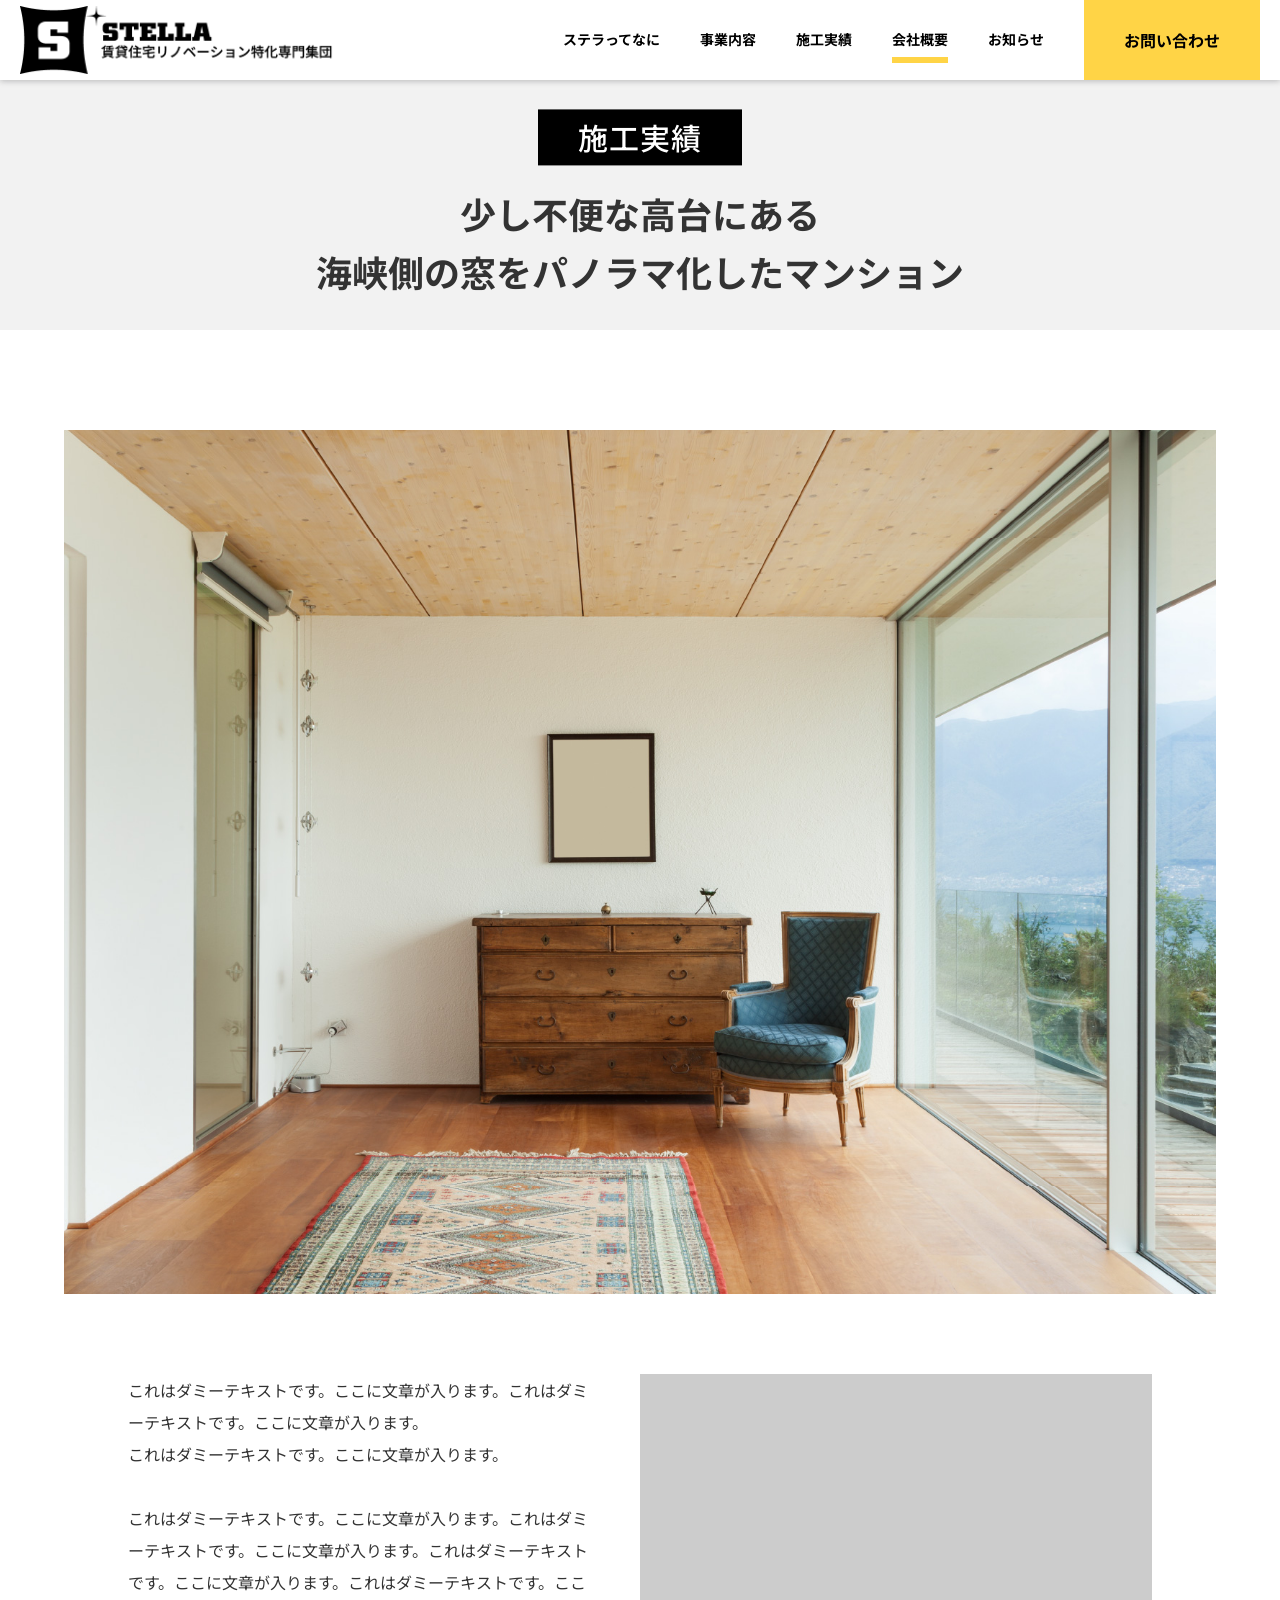
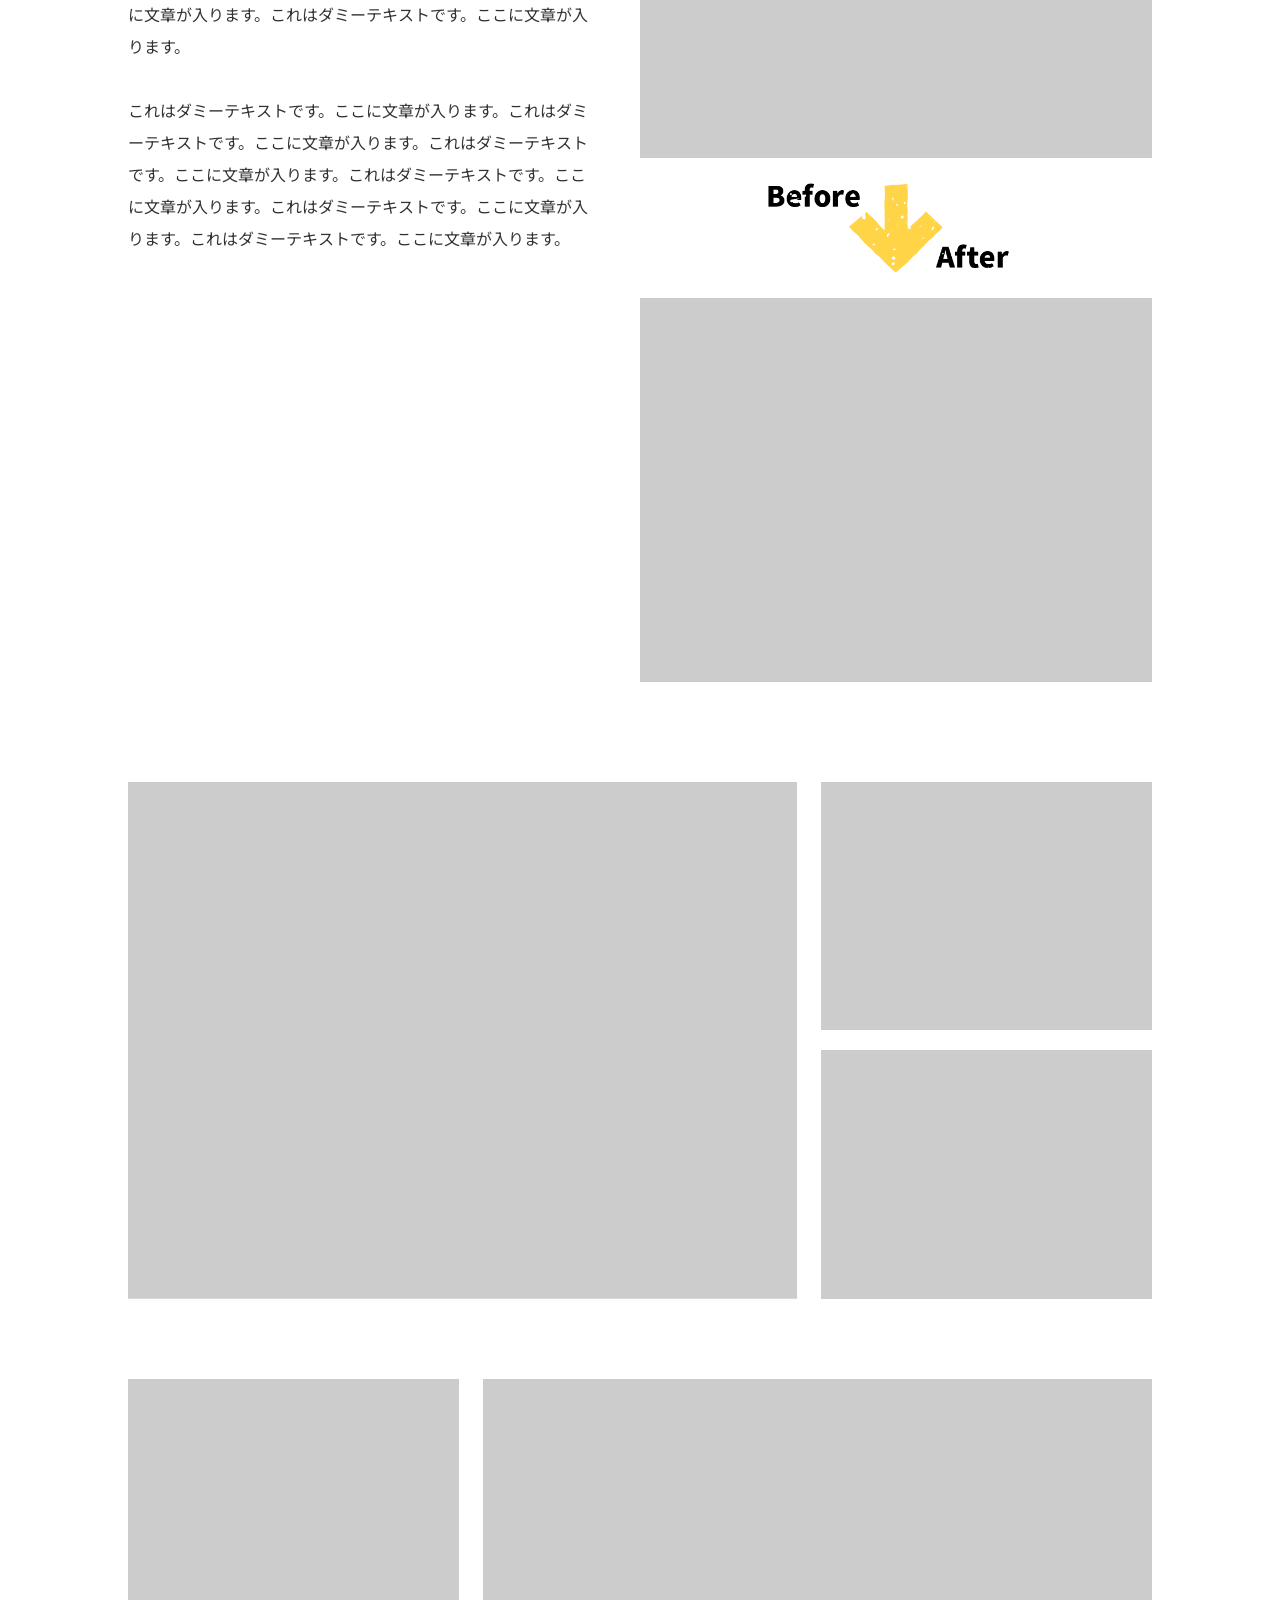
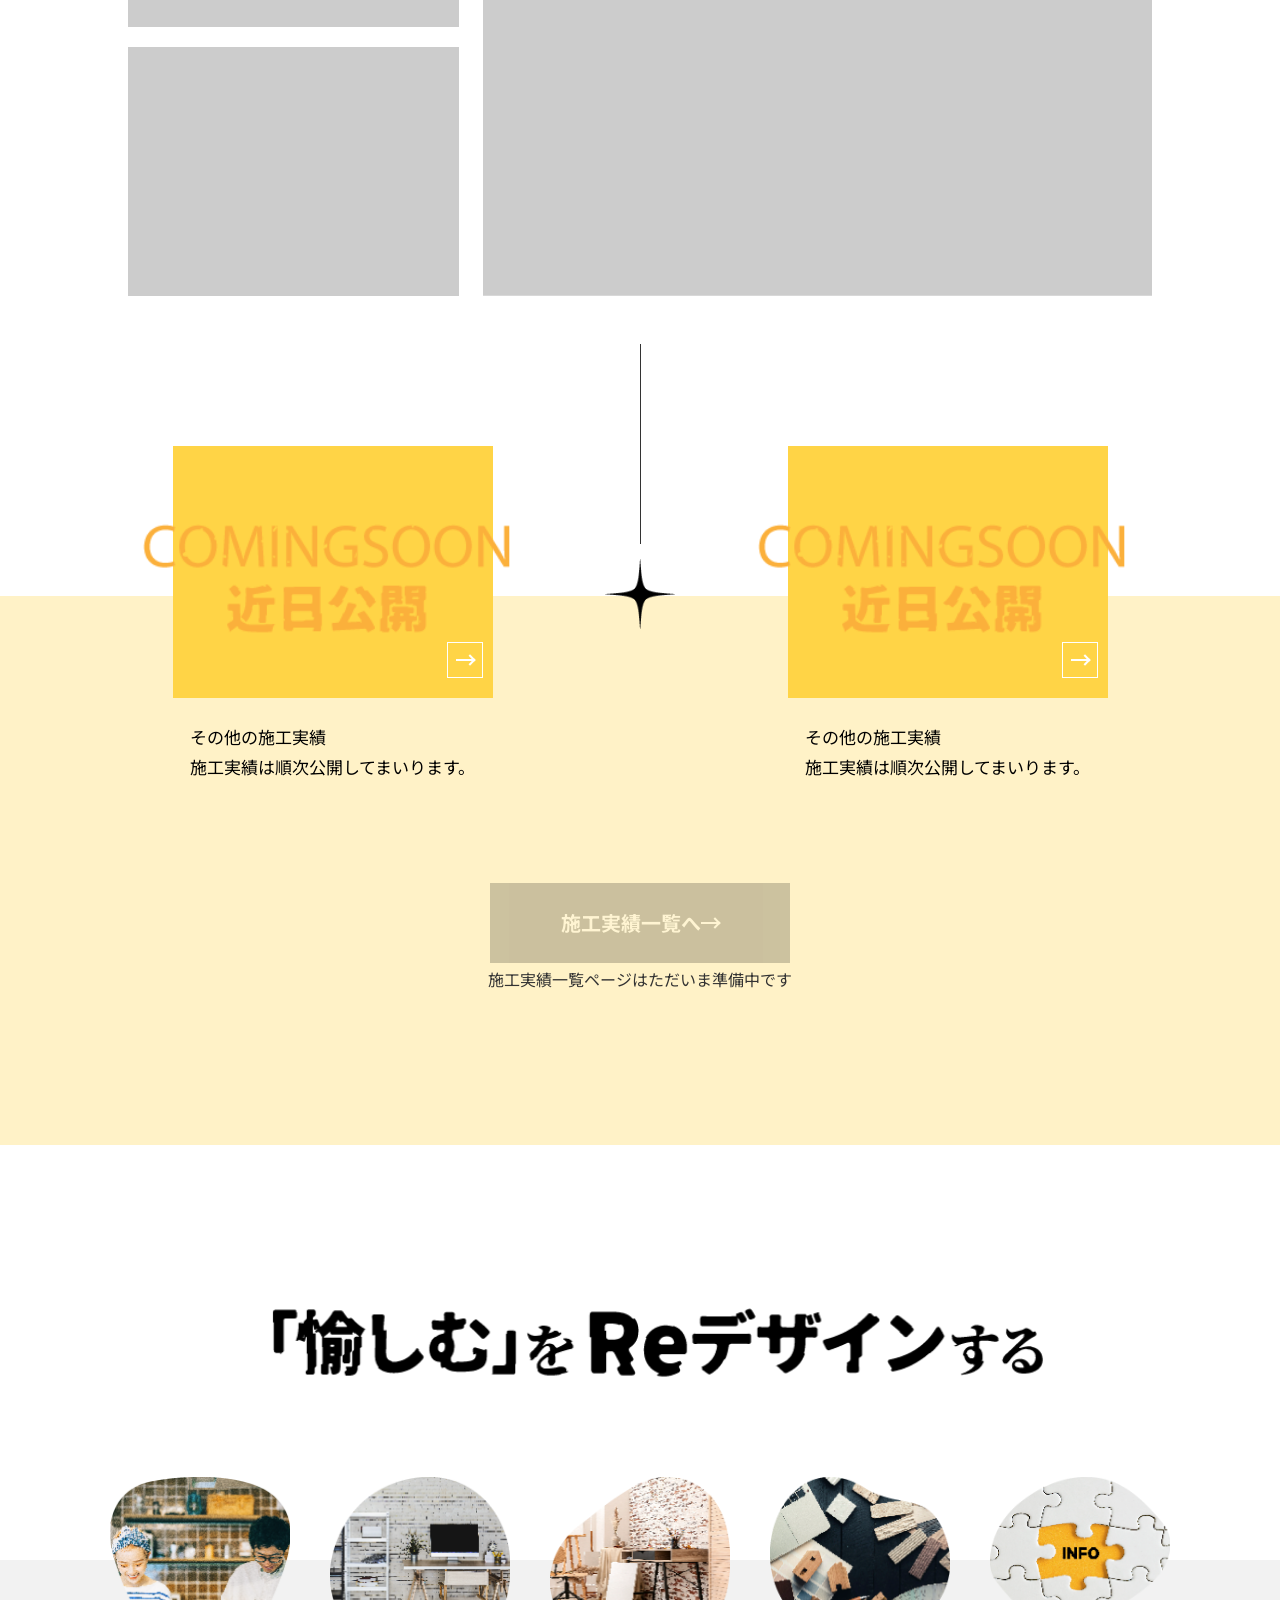
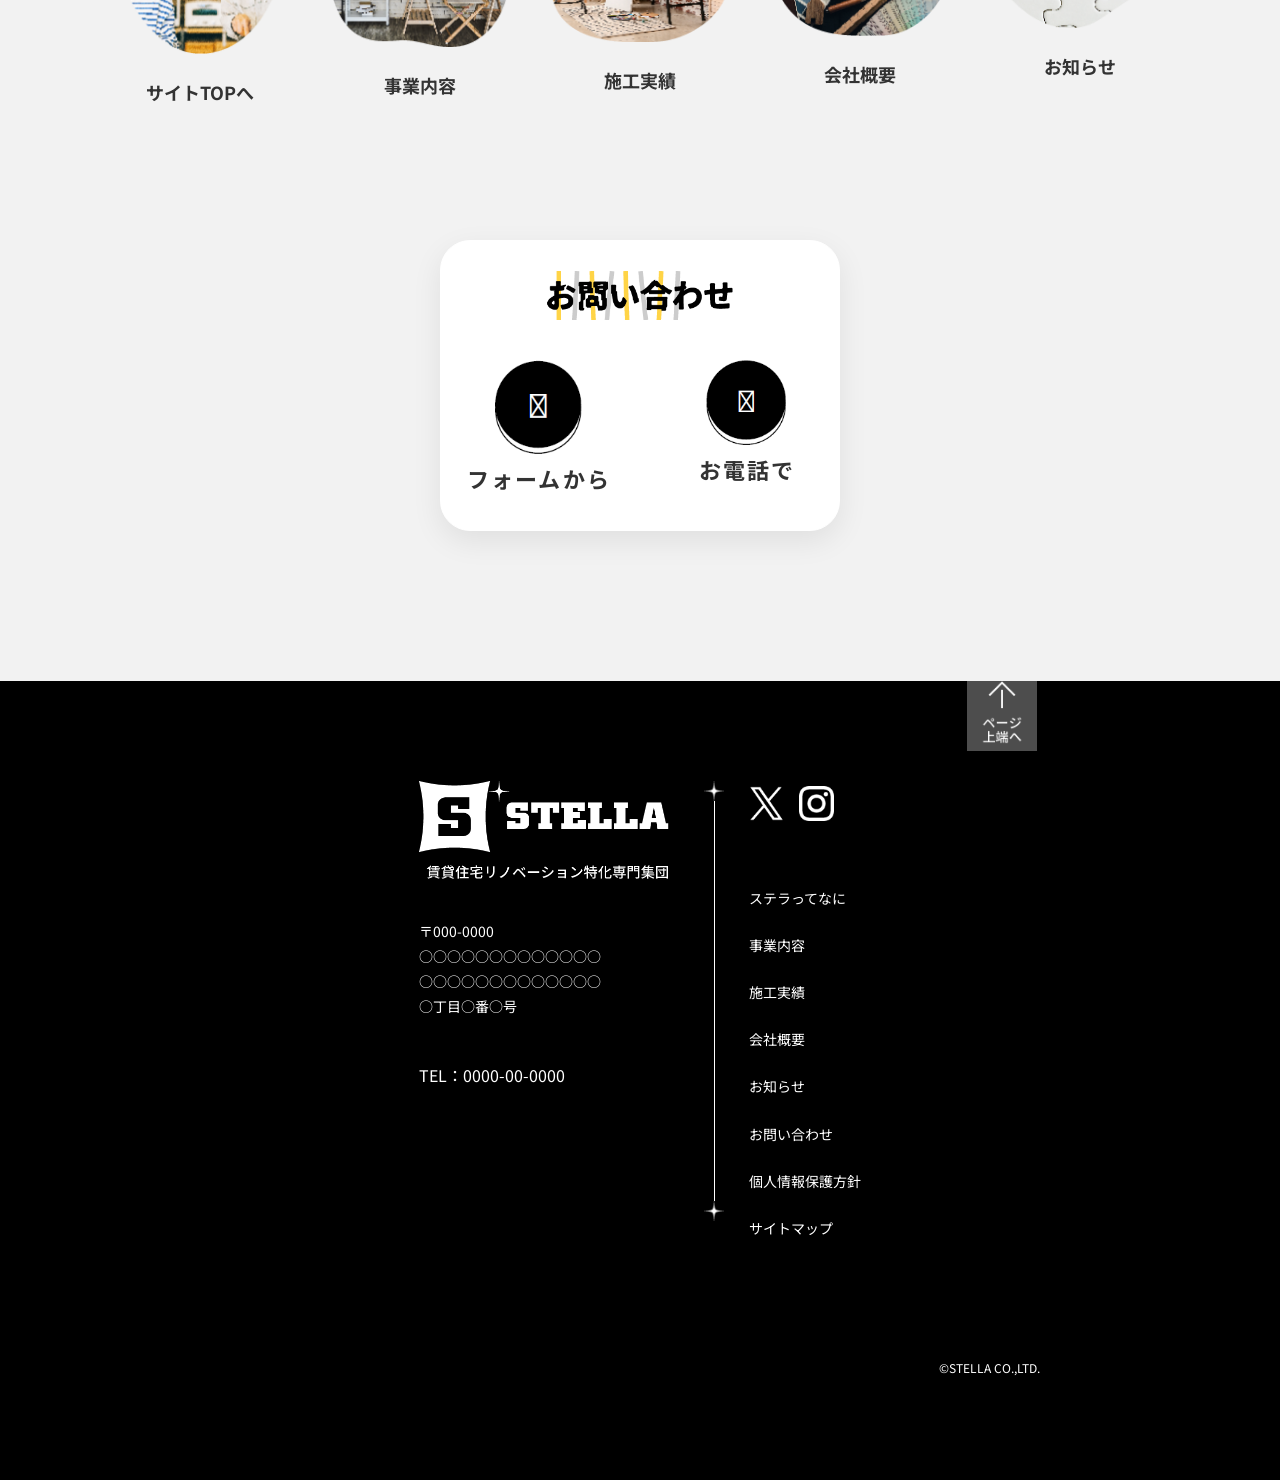
==== company.html @ 50bb9fe6 "company add" ====
<!DOCTYPE html>
<html lang="ja">

<head>
  <meta charset="UTF-8">
  <meta name="viewport" content="width=device-width, initial-scale=1.0">
  <title>STELLA｜会社概要</title>
  <link rel="stylesheet" href="assets/css/slick.css">
  <link rel="stylesheet" href="assets/css/slick-theme.css">
  <link rel="stylesheet" href="assets/css/style.css">
  <link rel="preconnect" href="https://fonts.googleapis.com">
  <link rel="preconnect" href="https://fonts.gstatic.com" crossorigin>
  <link rel="preconnect" href="assets/css/slick.css">
  <link rel="preconnect" href="assets/css/slick-theme.css">
  <link
    href="https://fonts.googleapis.com/css2?family=Noto+Sans+JP:wght@300;400;500;700&family=Noto+Serif+JP:wght@400;500;700&family=M+PLUS+Rounded+1c:wght@300;400;500;700&family=Sawarabi+Gothic&family=Sawarabi+Mincho&display=swap"
    rel="stylesheet">
  <!-- AOS CSS -->
  <link rel="stylesheet" href="https://unpkg.com/aos@next/dist/aos.css" />
</head>

<body>
  <!-- ヘッダー -->
  <header id="header">
    <div class="container">
      <h1 class="logo">
        <a href="index.html">
          <picture>
            <source srcset="assets/img/index/header_logo-pc.png" media="(max-width: 767px)">
            <img src="assets/img/index/header_logo-pc.png" alt="ロゴマーク">
          </picture>
        </a>
      </h1>
      <nav id="menubar">
        <ul>
          <li><a href="#">ステラってなに</a></li>
          <li><a href="#">事業内容</a></li>
          <li><a href="single-works.html">施工実績</a></li>
          <li><a href="company.html" class="is-active">会社概要</a></li>
          <li><a href="#">お知らせ</a></li>
        </ul>
      </nav>
      <div class="header-contact"><a href="#" class="btn btn-contact wsnr">お問い合わせ</a></div>
    </div>
    <div class="hamburger">
      <input type="checkbox" id="menu-toggle">
      <label for="menu-toggle" class="menu-icon">
        <span></span>
        <span></span>
        <span></span>
      </label>
      <nav class="sp-menu">
        <ul>
          <li><a href="#">事業内容</a></li>
          <li><a href="single-works.html">施工実績</a></li>
          <li><a href="company.html">会社概要</a></li>
          <li><a href="#">お問い合わせ</a></li>
        </ul>
      </nav>
    </div>
    </div>
  </header>
  <div id="works-detail">
    <!-- キービジュアル -->
    <section class="kv">
      <div class="kv-wrap">
        <div class="page-ttl wsnr">
          <h3>施工実績</h3>
          <p>少し不便な高台にある<br>海峡側の窓をパノラマ化したマンション
          </p>
        </div>
      </div>
    </section>
    <main>
      <section class="works">
        <div class="w-90">
          <div class="works__mainimg">
            <img src="assets/img/pages/work_main.jpg" alt="">
          </div>
        </div>
        <div class="works__contents">
          <div class="inner-1200">
            <div class="works__desc flex">
              <div class="works__text">
                <p>
                  これはダミーテキストです。ここに文章が入ります。これはダミーテキストです。ここに文章が入ります。<br>
                  これはダミーテキストです。ここに文章が入ります。<br><br>
                  これはダミーテキストです。ここに文章が入ります。これはダミーテキストです。ここに文章が入ります。これはダミーテキストです。ここに文章が入ります。これはダミーテキストです。ここに文章が入ります。これはダミーテキストです。ここに文章が入ります。<br><br>
                  これはダミーテキストです。ここに文章が入ります。これはダミーテキストです。ここに文章が入ります。これはダミーテキストです。ここに文章が入ります。これはダミーテキストです。ここに文章が入ります。これはダミーテキストです。ここに文章が入ります。これはダミーテキストです。ここに文章が入ります。
                </p>
              </div>
              <div class="works__before-after">
                <img src="assets/img/pages/work_dummy-1.png" alt="">
                <img class="arrow" src="assets/img/pages/work_before_after.png" alt="">
                <img src="assets/img/pages/work_dummy-1.png" alt="">
              </div>
            </div>
            <div class="works__gallery">
              <div class="works__gallery-item">
                <div class="works__gallery-large"><img src="assets/img/pages/work_dummy-2.png" alt=""></div>
                <div class="works__gallery-small flex"><img src="assets/img/pages/work_dummy-3.png" alt=""><img
                    src="assets/img/pages/work_dummy-3.png" alt=""></div>
              </div>
              <div class="works__gallery-item reverse">
                <div class="works__gallery-large"><img src="assets/img/pages/work_dummy-2.png" alt=""></div>
                <div class="works__gallery-small flex"><img src="assets/img/pages/work_dummy-3.png" alt=""><img
                    src="assets/img/pages/work_dummy-3.png" alt=""></div>
              </div>
            </div>
          </div>
        </div>
      </section>
      <section class="notice">
        <div class="notice__in">
          <div class="inner-1200">
            <div class="notice__block">
              <div class="notice__block-item">
                <div class="notice__block-info">
                  <h4><img src="assets/img/pages/works_comingsoon.png" alt=""></h4>
                  <span class="news-list__arrow-box"><span class="arrow arrow--line"></span>
                </div>
                <p class="notice__block-desc">その他の施工実績<br>施工実績は順次公開してまいります。</p>
              </div>
              <div class="star__decoration">
                <span class="star__line"></span>
                <img src="assets/img/pages/star_icon.png" alt="" class="star__icon">
              </div>
              <div class="notice__block-item">
                <div class="notice__block-info">
                  <h4><img src="assets/img/pages/works_comingsoon.png" alt=""></h4>
                  <span class="news-list__arrow-box"><span class="arrow arrow--line"></span>
                </div>
                <p class="notice__block-desc">その他の施工実績<br>施工実績は順次公開してまいります。</p>
              </div>
            </div>
            <div class="btn-box btn-box--c" data-aos="fade-up" data-aos-duration="1200"><a href="#"
                class="btn btn-more arrow-move">施工実績一覧へ<span class="arrow arrow--line"></span></a>
              <p>施工実績一覧ページはただいま準備中です</p>
            </div>
          </div>
        </div>
      </section>
      <section class="redesign">
        <div class="inner-1200">
          <div class="ttl-1">
            <img src="assets/img/pages/redesign_ttl.png" alt="" data-aos="fade-up" data-aos-duration="1200">
          </div>
          <div class="redesign__contents">
            <div class="redesign__list flex">
              <div class="redesign__item flex">
                <a href="index.html">
                  <div class="blob blob01">
                    <img src="assets/img/pages/redesign_top.png" alt="">
                  </div>
                  <p class="redesign__txt">サイトTOPへ</p>
                </a>
              </div>
              <div class="redesign__item flex">
                <a href="#">
                  <div class="blob blob02">
                    <img src="assets/img/pages/redesign_business.png" alt="">
                  </div>
                  <p class="redesign__txt">事業内容</p>
                </a>
              </div>
              <div class="redesign__item flex">
                <a href="single-works.html">
                  <div class="blob blob03">
                    <img src="assets/img/pages/redesign_works.png" alt="">
                  </div>
                  <p class="redesign__txt">施工実績</p>
                </a>
              </div>
              <div class="redesign__item flex">
                <a href="#">
                  <div class="blob blob04">
                    <img src="assets/img/pages/redesign_company.png" alt="">
                  </div>
                  <p class="redesign__txt">会社概要</p>
                </a>
              </div>
              <div class="redesign__item flex">
                <a href="#">
                  <div class="blob blob05">
                    <img src="assets/img/pages/redesign_news.png" alt="">
                  </div>
                  <p class="redesign__txt">お知らせ</p>
                </a>
              </div>
            </div>
          </div>
      </section>
      <section class="contact-area">
        <div class="inner-600">
          <div class="contact-area__in">
            <div class="ttl-1">
              <img src="assets/img/pages/contact_ttl.png" alt="" data-aos="fade-up" data-aos-duration="1200">
            </div>
            <div class="contact-area__list flex">
              <div class="contact-area__item flex">
                <a href="#">
                  <img src="assets/img/pages/contact_area_btn.png" alt="">
                  <p>フォームから</p>
                </a>
              </div>
              <div class="contact-area__item flex">
                <a href="tel:0000000000">
                  <img src="assets/img/pages/contact_area_btn.png" alt="">
                  <p>お電話で</p>
                </a>
              </div>
            </div>
          </div>
      </section>
    </main>
  </div>
  <!--   ここから共通 -->
  <!-- フッター -->
  <footer class="footer">
    <div class="inner-1200">
      <div class="footer__top">
        <a href="#" class="footer__top-btn">
          <img src="assets/img/index/to-top.png" alt="">
        </a>
      </div>
    </div>
    <div class="footer__inner">
      <!-- 左 -->
      <div class="footer__info">
        <h2 class="footer__logo">
          <a href="index.html">
            <picture>
              <source srcset="assets/img/index/footer_logo-pc.png" media="(max-width: 767px)">
              <img src="assets/img/index/footer_logo-pc.png" alt="STELLA">
            </picture>
          </a>
        </h2>
        <p class="footer__address">
          〒000-0000<br>
          ○○○○○○○○○○○○○<br>
          ○○○○○○○○○○○○○<br>
          ○丁目○番○号
        </p>
        <p class="footer__tel">
          TEL：0000-00-0000
        </p>
      </div>
      <!-- 中央 -->
      <div class="footer__decoration">
        <img src="assets/img/index/footer_star.png" alt="" class="footer__star">
        <span class="footer__line"></span>
        <img src="assets/img/index/footer_star.png" alt="" class="footer__star">
      </div>
      <!-- 右 -->
      <div class="footer__link">
        <div class="footer__sns">
          <a href="#" class="footer__sns-link">
            <img src="assets/img/index/footer_x.png" alt="X">
          </a>
          <a href="#" class="footer__sns-link">
            <img src="assets/img/index/footer_insta.png" alt="Instagram">
          </a>
        </div>
        <ul class="footer__links">
          <li>
            <a href="#">ステラってなに</a>
          </li>
          <li>
            <a href="#">事業内容</a>
          </li>
          <li>
            <a href="single-works.html">施工実績</a>
          </li>
          <li>
            <a href="company.html">会社概要</a>
          </li>
          <li>
            <a href="#">お知らせ</a>
          </li>
          <li>
            <a href="#">お問い合わせ</a>
          </li>
          <li>
            <a href="#">個人情報保護方針</a>
          </li>
          <li>
            <a href="#">サイトマップ</a>
          </li>
        </ul>
      </div>
    </div>
    <div class="footer__copyright">
      <p class="footer__copyright--in">
        ©STELLA CO.,LTD.
      </p>
    </div>
  </footer>
  <script src="https://code.jquery.com/jquery-3.7.1.min.js"></script>
  <script src="assets/js/slick.js"></script>
  <script src="assets/js/main.js"></script>
  <script src="https://unpkg.com/aos@next/dist/aos.js"></script>
  <script>
    AOS.init();
  </script>
</body>

</html>
---- assets/css/style.css ----
@charset "UTF-8";
* {
  margin: 0;
  padding: 0;
}

body {
  font-family: "Noto Sans JP", "Sawarabi Gothic", sans-serif;
  color: #333;
  line-height: 1.6;
}

a {
  text-decoration: none;
  color: inherit;
}
a a:hover {
  cursor: pointer;
  opacity: 0.5;
}

p {
  font-size: 16px;
  line-height: 2;
}

@media (max-width: 600px) {
  p {
    font-size: 15px;
    line-height: 1.8;
  }
}
img {
  display: block;
  width: 100%;
  height: auto;
}

ul,
ol,
li {
  list-style: none;
  font-size: clamp(0.813rem, 0.79rem + 0.11vw, 0.875rem);
  line-height: 1.8;
}

th,
td {
  font-size: clamp(0.813rem, 0.79rem + 0.11vw, 0.875rem);
}

button {
  background: none;
  border: none;
  padding: 0;
  margin: 0;
}

*,
*::before,
*::after {
  box-sizing: border-box;
}

.flex {
  display: flex;
}

.wsnr {
  white-space: nowrap;
}

@media (max-width: 600px) {
  .pd-1 {
    padding: 0 1em;
  }
}
/* === デバイス別ミックスイン === */
/*　iPad　*/
/*　iPad Air 縦　820px*/
/*　iPad Pro　*/
/*　Galaxy Fold　*/
/* === デバイス別表示用クラス === */
.sp-only,
.tb-only,
.pc-only {
  display: none;
}

@media (max-width: 620px) {
  .sp-only {
    display: block;
  }
  .tb-only,
  .pc-only {
    display: none;
  }
}
@media (min-width: 621px) and (max-width: 1023px) {
  .tb-only {
    display: block;
  }
  .sp-only,
  .pc-only {
    display: none;
  }
}
@media (min-width: 1024px) {
  .pc-only {
    display: block;
  }
  .sp-only,
  .tb-only {
    display: none;
  }
}
body #to-top {
  position: fixed;
  bottom: 100px;
  right: 20px;
  width: 50px;
  height: 50px;
  background: #333;
  border: none;
  border-radius: 50%;
  cursor: pointer;
  z-index: 1000;
  opacity: 0;
  pointer-events: none;
  transition: opacity 0.3s, transform 0.3s ease;
  display: flex;
  align-items: center;
  justify-content: center;
}
body #to-top::before {
  content: "";
  position: absolute;
  top: 17px;
  left: 50%;
  transform: translateX(-50%);
  border-left: 6px solid transparent;
  border-right: 6px solid transparent;
  border-bottom: 8px solid #fff;
}
body #to-top::after {
  content: "";
  position: absolute;
  top: 24px;
  left: 50%;
  transform: translateX(-50%);
  width: 2px;
  height: 10px;
  background-color: #fff;
}
body #to-top.show {
  opacity: 1;
  pointer-events: auto;
}
body #to-top:hover {
  background: #555;
  transform: translateY(-4px);
}

/* アニメーション----------- */
/* ホバーで拡大する共通クラス */
.hover-scale {
  display: inline-block;
  /* 必要に応じて調整 */
  transition: transform 0.3s ease;
}

.hover-scale:hover {
  transform: scale(1.05);
  /* 少し拡大 */
}

/* 共通スクロールアニメーション */
/* 左からイン */
.left-in {
  opacity: 0;
  transform: translateX(-50px);
  transition: all 0.6s ease;
}

/* 右からイン */
.right-in {
  opacity: 0;
  transform: translateX(50px);
  transition: all 0.6s ease;
}

/* 下からイン */
.up-in {
  opacity: 0;
  transform: translateY(50px);
  transition: all 0.6s ease;
}

/* 表示時 */
.left-in.show,
.right-in.show,
.up-in.show {
  opacity: 1;
  transform: translateX(0) translateY(0);
}

/* ベース */
table.table {
  width: 100%;
  text-align: left;
  border-spacing: 10px;
  background-color: #fff;
}
table.table th {
  padding: 1em 0 1em 4em;
  border: 1px #727171 dotted;
  border-width: 1px 0;
  line-height: 1.8;
  text-align: center;
  vertical-align: top;
  font-size: 16px;
  font-weight: normal;
  width: 35%;
}
table.table th a {
  text-decoration: none;
  color: #333;
}
table.table td {
  padding: 1em 0;
  border: 1px #727171 dotted;
  border-width: 1px 0;
  line-height: 1.8;
  text-align: left;
  vertical-align: middle;
  background-color: #fff;
  word-break: break-all;
  font-size: 16px;
}

/* ----------------------
   データ用
---------------------- */
.table--data th {
  background-color: #333;
  color: #fff;
}
@media (max-width: 768px) {
  .table--data {
    display: block;
    overflow-x: auto;
    white-space: nowrap;
  }
}

/* ----------------------
   フォーム用
---------------------- */
.table--form th {
  text-align: right;
  vertical-align: middle;
  background-color: #f9f9f9;
}
.table--form td {
  background-color: #fff;
}
.table--form input,
.table--form textarea,
.table--form select {
  width: 100%;
  max-width: 100%;
  box-sizing: border-box;
  padding: 8px;
  border: 1px solid #727171;
  border-radius: 4px;
  font-size: 1rem;
}
@media (max-width: 768px) {
  .table--form th,
  .table--form td {
    display: block;
    width: 100%;
    text-align: left;
  }
  .table--form th {
    margin-top: 10px;
    background: none;
  }
}

html,
body {
  overflow-x: hidden;
}

html {
  scroll-behavior: smooth;
}

main {
  padding: 0;
}
main section {
  margin: 0;
}

.section-ttl {
  text-align: center;
}
.section-ttl h3 {
  font-family: "Roboto", sans-serif;
  color: #c7d0da;
  font-size: 70px;
  font-weight: 500;
  letter-spacing: 0.03em;
  line-height: 1.1;
  margin: 0;
}
@media (max-width: 430px) {
  .section-ttl h3 {
    font-size: 30px;
  }
}
.section-ttl h3::first-letter {
  color: #8fa0b5;
  font-size: 100px;
  font-weight: 600;
  line-height: 0.9;
  vertical-align: bottom;
}
@media (max-width: 430px) {
  .section-ttl h3::first-letter {
    font-size: 55px;
  }
}
.section-ttl p {
  font-size: 36px;
  text-align: left;
  color: #333;
  font-weight: bold;
  margin: 10px 0 0;
  line-height: 1.4;
}
@media (max-width: 430px) {
  .section-ttl p {
    font-size: 20px;
  }
}
.section-ttl.pages h3 {
  font-size: 45px;
}
@media (max-width: 430px) {
  .section-ttl.pages h3 {
    font-size: 32px;
  }
}

.box-ttl {
  font-size: 36px;
}
@media (max-width: 430px) {
  .box-ttl {
    font-size: 24px;
  }
}
.box-ttl.lg {
  font-size: 45px;
}
@media (max-width: 430px) {
  .box-ttl.lg {
    font-size: 32px;
  }
}

.btn-box {
  margin-top: 100px;
}
@media (max-width: 640px) {
  .btn-box {
    margin-top: 60px;
  }
}
.btn-box img {
  width: 50%;
  margin-left: auto;
}
.btn-box--c {
  text-align: center;
}
.btn-box--l {
  text-align: left;
}
.btn-box--r {
  text-align: right;
}
@media (max-width: 640px) {
  .btn-box {
    text-align: center;
  }
}

.btn {
  display: inline-flex;
  align-items: center;
  justify-content: center;
  padding: 15px 40px;
  background-color: #000;
  color: #fff;
  text-decoration: none;
  font-weight: bold;
  line-height: 1;
  transition: 0.3s;
}
.btn:hover {
  opacity: 0.85;
}
.btn:active {
  transform: translateY(1px);
}
.btn--large {
  padding: 30px 40px;
  font-size: 1.5rem;
}
.btn--small {
  padding: 10px 25px;
  font-size: 0.9rem;
}
.btn--block {
  display: flex;
  width: 100%;
}
.btn--radius {
  border-radius: 9999px;
}
.btn--shadow {
  box-shadow: 0 4px 15px rgba(0, 0, 0, 0.05);
}

.arrow {
  position: relative;
  display: inline-block;
  transition: transform 0.3s;
}
.arrow--chevron {
  width: 12px;
  height: 12px;
}
.arrow--chevron::before {
  content: "";
  position: absolute;
  top: 50%;
  left: 0;
  width: 8px;
  height: 8px;
  border-top: 2px solid currentColor;
  border-right: 2px solid currentColor;
  transform: translateY(-50%) rotate(45deg);
}
.arrow--line {
  width: 18px;
  height: 10px;
}
.arrow--line::before {
  content: "";
  position: absolute;
  top: 50%;
  left: 0;
  width: 18px;
  height: 2px;
  background: currentColor;
  transform: translateY(-50%);
}
.arrow--line::after {
  content: "";
  position: absolute;
  top: 50%;
  right: 0;
  width: 8px;
  height: 8px;
  border-top: 2px solid currentColor;
  border-right: 2px solid currentColor;
  transform: translateY(-50%) rotate(45deg);
}

.arrow-move:hover .arrow {
  transform: translateX(5px);
}

.btn-contact {
  background: #ffd446;
  color: #000;
}
.btn-contact:hover {
  color: #ffd446;
  background: #000;
}

.btn-more {
  font-size: 22px;
  text-align: right;
  padding: 30px;
  font-size: 20px;
  width: 300px;
}
@media (max-width: 430px) {
  .btn-more {
    width: 90%;
    text-align: center;
    padding: 20px;
    display: block;
    margin: 0 auto;
  }
}

.btn-entry {
  background: #dc3545;
  color: #fff;
}

.single {
  padding: 80px 20px;
  background-color: #fafafa;
}
.single .inner-800 {
  max-width: 800px;
  margin: 0 auto;
  background: #fff;
  padding: 60px;
  border-radius: 16px;
  box-shadow: 0 4px 15px rgba(0, 0, 0, 0.05);
}
@media (max-width: 430px) {
  .single .inner-800 {
    padding: 20px;
  }
}
.single .single-title {
  font-size: 2rem;
  font-weight: 700;
  color: #222;
  margin-bottom: 12px;
  border-bottom: 2px solid #0078d7;
  padding-bottom: 10px;
}
@media (max-width: 430px) {
  .single .single-title {
    font-size: 16px;
  }
}
.single .single-date {
  font-size: 0.9rem;
  color: #888;
  margin-bottom: 8px;
}
.single .single-category {
  margin-bottom: 20px;
}
.single .single-category a {
  display: inline-block;
  background-color: #0078d7;
  color: #fff;
  font-size: 0.8rem;
  padding: 4px 10px;
  border-radius: 20px;
  text-decoration: none;
  transition: 0.3s;
}
.single .single-category a:hover {
  background-color: #005fa3;
}
.single .single-thumb {
  margin-bottom: 30px;
}
.single .single-thumb img {
  width: 100%;
  height: auto;
  border-radius: 12px;
}
.single .single-content {
  font-size: 1rem;
  line-height: 1.9;
  r: #333;
}
.single .single-content h2,
.single .single-content h3 {
  margin-top: 2em;
  font-weight: bold;
  color: #0078d7;
}
.single .single-content p {
  margin-bottom: 1.5em;
}
.single .single-content a {
  color: #0078d7;
  text-decoration: underline;
}
.single .single-content a:hover {
  color: #005fa3;
}
.single .post-navigation {
  display: flex;
  justify-content: space-between;
  margin-top: 40px;
  border-top: 1px solid #ddd;
  padding-top: 20px;
  font-size: 0.9rem;
}
.single .post-navigation a {
  color: #0078d7;
  text-decoration: none;
}
.single .post-navigation a:hover {
  text-decoration: underline;
}
.single .back-link {
  margin-top: 40px;
  text-align: center;
}
.single .back-link a {
  display: inline-block;
  padding: 10px 20px;
  border: 1px solid #0078d7;
  color: #0078d7;
  border-radius: 30px;
  text-decoration: none;
  transition: 0.3s;
}
.single .back-link a:hover {
  background-color: #0078d7;
  color: #fff;
}

.news-archive {
  background-color: #fafafa;
  padding: 80px 20px;
}
.news-archive .inner-1000 {
  max-width: 1000px;
  margin: 0 auto;
}
.news-archive .section-ttl {
  text-align: center;
  margin-bottom: 50px;
}
.news-archive .section-ttl h3 {
  font-family: "Roboto", sans-serif;
  font-size: 2rem;
  font-weight: 700;
  color: #0078d7;
  margin-bottom: 8px;
}
.news-archive .section-ttl p {
  font-size: 0.95rem;
  color: #555;
  letter-spacing: 0.05em;
}
.news-archive .news-list {
  background: #fff;
  border-radius: 12px;
  box-shadow: 0 4px 15px rgba(0, 0, 0, 0.05);
  padding: 20px 30px;
}
.news-archive .news-list li {
  display: flex;
  align-items: center;
  justify-content: space-between;
  border-bottom: 1px solid #eee;
  padding: 15px 0;
  font-size: 1rem;
  transition: 0.2s;
}
.news-archive .news-list li:last-child {
  border-bottom: none;
}
.news-archive .news-list li:hover {
  transform: translateX(3px);
  background-color: #f9fcff;
}
.news-archive .news-list li .date {
  font-size: 0.9rem;
  color: #999;
  flex-shrink: 0;
  margin-right: 20px;
  width: 100px;
}
.news-archive .news-list li a {
  flex-grow: 1;
  color: #222;
  text-decoration: none;
  display: flex;
  justify-content: space-between;
  align-items: center;
}
.news-archive .news-list li a:hover {
  color: #0078d7;
}
.news-archive .news-list li a .arrow {
  display: inline-block;
  width: 6px;
  height: 6px;
  border-top: 2px solid #0078d7;
  border-right: 2px solid #0078d7;
  transform: rotate(45deg);
  margin-left: 10px;
}
.news-archive .pagination {
  margin-top: 50px;
  display: flex;
  justify-content: center;
  gap: 8px;
}
.news-archive .pagination .page-numbers {
  display: inline-block;
  padding: 8px 14px;
  border: 1px solid #0078d7;
  border-radius: 4px;
  text-decoration: none;
  color: #0078d7;
  font-size: 0.9rem;
  transition: 0.3s;
}
.news-archive .pagination .page-numbers:hover {
  background-color: #0078d7;
  color: #fff;
}
.news-archive .pagination .page-numbers.current {
  background-color: #0078d7;
  color: #fff;
  pointer-events: none;
}

@media (max-width: 768px) {
  .news-archive {
    padding: 50px 15px;
  }
  .news-archive .news-list li {
    flex-direction: column;
    align-items: flex-start;
  }
  .news-archive .news-list li .date {
    margin-bottom: 5px;
  }
  .news-archive .news-list li a {
    justify-content: flex-start;
  }
  .news-archive .news-list li a .arrow {
    display: none;
  }
}
.error-404 {
  text-align: center;
  padding: 100px 20px;
}
.error-404 .page-title {
  font-size: 28px;
  font-weight: bold;
  margin-bottom: 20px;
  r: #333;
}
.error-404 p {
  font-size: 16px;
  color: #555;
  margin-bottom: 40px;
}
.error-404 .error-btns {
  display: flex;
  justify-content: center;
  flex-wrap: wrap;
  gap: 20px;
}
.error-404 .error-btns .btn {
  display: inline-block;
  background-color: #000;
  color: #fff;
  padding: 15px 40px;
  text-decoration: none;
  border-radius: 5px;
  transition: 0.3s;
}
.error-404 .error-btns .btn:hover {
  opacity: 0.8;
}
@media (max-width: 430px) {
  .error-404 .page-title {
    font-size: 22px;
  }
}

.grecaptcha-badge iframe {
  margin-top: 0;
}

.pages-contents p {
  letter-spacing: -0.05em;
}

.inner-1200 {
  width: min(80vw, 1200px);
  margin-inline: auto;
}
@media (max-width: 920px) {
  .inner-1200 {
    width: 100%;
    padding-inline: 3em;
  }
}
@media (max-width: 640px) {
  .inner-1200 {
    padding-inline: 1em;
  }
}

.inner-1100 {
  width: min(57.29vw, 1100px);
  margin-inline: auto;
}

.inner-1000 {
  width: min(52.08vw, 1000px);
  margin-inline: auto;
}

.inner-800 {
  width: min(41.67vw, 800px);
  margin-inline: auto;
}

.inner-700 {
  width: min(36.45vw, 700px);
  margin-inline: auto;
}

.inner-600 {
  width: min(31.25vw, 600px);
  margin-inline: auto;
}

.inner-600-nm {
  width: min(31.25vw, 600px);
}

.w-100 {
  width: 100% !important;
  max-width: 100% !important;
  margin-inline: auto;
}

.w-95 {
  width: 95% !important;
  max-width: 95% !important;
  margin-inline: auto;
}

@media (max-width: 768.98px) {
  .w-95 {
    width: 95% !important;
    max-width: 95% !important;
    margin-inline: auto;
  }
}
.w-90 {
  width: 90% !important;
  max-width: 90% !important;
  margin-inline: auto;
}

.w-85 {
  width: 85% !important;
  max-width: 85% !important;
  margin-inline: auto;
}
@media (max-width: 920px) {
  .w-85 {
    width: 100% !important;
  }
}

.w-80 {
  width: 80% !important;
  max-width: 80% !important;
  margin-inline: auto;
}
@media (max-width: 920px) {
  .w-80 {
    width: 95% !important;
    max-width: 100% !important;
    margin-inline: auto;
  }
}

.w-50 {
  width: 50% !important;
  max-width: 50% !important;
  margin-inline: auto;
}

@keyframes textOutlineAnime {}
header {
  position: fixed;
  top: 0;
  left: 0;
  width: 100%;
  height: 80px;
  z-index: 1000;
  display: flex;
  align-items: center;
  padding: 0 20px;
  transition: background-color 0.1s ease;
  box-shadow: 0 1px 6px 0 rgba(32, 33, 36, 0.28);
}
header.scrolled {
  background-color: rgb(255, 255, 255);
}
header .container {
  width: 100%;
  display: flex;
  justify-content: flex-start;
  align-items: center;
  box-sizing: border-box;
}
header .logo {
  width: 30%;
}
@media (max-width: 1025px) {
  header .logo {
    padding-left: 10px;
  }
}
@media (max-width: 640px) {
  header .logo {
    width: 70%;
  }
}
header .logo a {
  display: block;
}
header .logo img {
  width: 100%;
  max-width: 350px;
  height: auto;
}

#menubar {
  width: 70%;
  display: flex;
  justify-content: flex-end;
}
@media (max-width: 1025px) {
  #menubar {
    padding: 0;
  }
}
#menubar ul {
  display: flex;
}
#menubar ul li a {
  position: relative;
  display: block;
  padding: 10px 0;
  color: #000;
  font-weight: bold;
  text-decoration: none;
  margin: 0 20px;
}
#menubar ul li a::after {
  content: "";
  position: absolute;
  left: 0;
  bottom: 0;
  width: 100%;
  height: 6px;
  background-color: #ffd446;
  transform: scaleX(0);
  transform-origin: left;
  transition: transform 0.3s ease;
}
#menubar ul li a.is-active::after {
  transform: scaleX(1);
}

.header-contact {
  margin-left: 20px;
}
@media (max-width: 920px) {
  .header-contact {
    display: none;
  }
}
.header-contact a {
  position: relative;
  height: 80px;
}
.header-contact::after {
  content: "";
  position: absolute;
  left: 0;
  bottom: 0;
  width: 100%;
  height: 5px;
  background-color: #fff;
  transform: scaleX(0);
  transform-origin: left;
  transition: transform 0.3s ease;
}
.header-contact.is-active::after {
  transform: scaleX(1);
}

.wsnr {
  white-space: nowrap;
}

.hamburger {
  display: none;
}

@media (max-width: 920px) {
  #menubar {
    display: none;
  }
}
@media (max-width: 920px) {
  .hamburger {
    display: flex;
    position: relative;
  }
  .hamburger .menu-icon {
    display: flex;
    flex-direction: column;
    cursor: pointer;
    position: absolute;
    top: -12px;
    right: 10px;
  }
  .hamburger .menu-icon span {
    display: block;
    width: 25px;
    height: 3px;
    background: #000;
    margin: 4px 0;
    transition: all 0.3s;
    transform-origin: center;
  }
  .hamburger input[type=checkbox]:checked + .menu-icon span:nth-child(1) {
    transform: translateY(14px) rotate(45deg);
  }
  .hamburger input[type=checkbox]:checked + .menu-icon span:nth-child(2) {
    opacity: 0;
  }
  .hamburger input[type=checkbox]:checked + .menu-icon span:nth-child(3) {
    transform: translateY(-8px) rotate(-45deg);
  }
  .hamburger .sp-menu {
    position: fixed;
    top: 80px;
    right: 0px;
    width: 200px;
    background-color: #000;
    max-height: 0;
    overflow: hidden;
    transition: max-height 0.3s ease-in-out;
    z-index: 999;
  }
  .hamburger .sp-menu ul {
    list-style: none;
  }
  .hamburger .sp-menu ul li {
    border-bottom: 1px solid #fff;
    opacity: 0;
    transform: translateY(-10px);
    transition: opacity 0.3s ease, transform 0.3s ease;
  }
  .hamburger .sp-menu ul li a {
    display: block;
    padding: 10px;
    color: #fff;
    text-decoration: none;
  }
  .hamburger .sp-menu ul li a:hover {
    opacity: 0.8;
  }
  .hamburger input[type=checkbox]:checked ~ .sp-menu {
    max-height: 500px;
  }
  .hamburger input[type=checkbox]:checked ~ .sp-menu li {
    opacity: 1;
    transform: translateY(0);
  }
  .hamburger input[type=checkbox] {
    display: none;
  }
}
.footer {
  position: relative;
  background: #000;
  color: #fff;
  padding: 100px 0;
}
@media (max-width: 640px) {
  .footer {
    padding: 100px 0 20px;
  }
}
.footer__inner {
  width: 600px;
  display: flex;
  align-items: flex-start;
  justify-content: center;
  margin: 0 auto;
  gap: 25px;
}
@media (max-width: 640px) {
  .footer__inner {
    width: 100%;
    flex-direction: column;
    align-items: center;
    gap: 35px;
  }
}
.footer__info {
  width: 35%;
}
@media (max-width: 640px) {
  .footer__info {
    width: 100%;
    text-align: center;
  }
}
.footer__logo {
  width: 250px;
  margin-bottom: 30px;
}
@media (max-width: 640px) {
  .footer__logo {
    margin-inline: auto;
  }
}
.footer__logo img {
  width: 100%;
  height: auto;
}
@media (max-width: 640px) {
  .footer__logo img {
    width: 220px;
  }
}
.footer__address {
  line-height: 1.8;
  margin-top: 40px;
  font-size: 14px;
}
@media (max-width: 640px) {
  .footer__address {
    font-size: 14px;
  }
}
.footer__tel {
  margin-top: 40px;
}
@media (max-width: 640px) {
  .footer__tel {
    margin-top: 15px;
  }
}
.footer__decoration {
  display: flex;
  flex-direction: column;
  align-items: center;
  margin-left: 50px;
}
@media (max-width: 640px) {
  .footer__decoration {
    flex-direction: row;
    margin-left: 0;
    gap: 15px;
  }
}
.footer__line {
  width: 1px;
  height: 400px;
  background: #fff;
}
@media (max-width: 640px) {
  .footer__line {
    width: 180px;
    height: 1px;
  }
}
.footer__star {
  font-size: 14px;
  width: 20px;
}
.footer__link {
  margin-top: 5px;
}
@media (max-width: 640px) {
  .footer__link {
    width: 100%;
    text-align: center;
  }
}
.footer__sns {
  display: flex;
  align-items: center;
  gap: 15px;
}
@media (max-width: 640px) {
  .footer__sns {
    justify-content: center;
    gap: 60px;
  }
}
.footer__sns-link {
  width: 35px;
}
.footer__sns-link img {
  width: 100%;
  height: auto;
}
.footer__links {
  display: flex;
  flex-direction: column;
  gap: 12px;
  text-align: left;
  margin-top: 60px;
}
@media (max-width: 640px) {
  .footer__links {
    width: 100%;
    display: grid;
    grid-template-columns: repeat(2, 1fr);
    gap: 12px;
    text-align: center;
  }
}
.footer__links li {
  padding: 5px 0;
}
.footer__copyright {
  width: min(62.5vw, 1200px);
  padding-top: 60px;
  margin-inline: auto;
}
@media (max-width: 913px) and (max-width: 1024px) {
  .footer__copyright {
    width: 800px;
  }
}
@media (max-width: 920px) {
  .footer__copyright {
    width: 95%;
    padding: 0 2em;
  }
}
@media (max-width: 640px) {
  .footer__copyright {
    margin-top: 60px;
  }
}
.footer__copyright--in {
  font-size: 12px;
  text-align: right;
  margin-top: 50px;
}
@media (max-width: 640px) {
  .footer__copyright--in {
    text-align: center;
  }
}
.footer__top {
  position: absolute;
  top: 0;
  right: 19vw;
}
@media (max-width: 913px) and (max-width: 1024px) {
  .footer__top {
    right: 10vw;
  }
}
@media (max-width: 920px) {
  .footer__top {
    right: 5vw;
  }
}
.footer__top-btn {
  display: flex;
  align-items: center;
  justify-content: center;
  width: 70px;
  height: 70px;
  color: #fff;
}
@media (max-width: 640px) {
  .footer__top-btn {
    width: 55px;
    height: 55px;
  }
}

.mv {
  position: relative;
  width: 100%;
  /* .mv-wrap {
    height: min(60vw, 800px);
    overflow: hidden;

    img {
      width: 100%;
      height: 100%;
      object-fit: cover;
    }
  }
   */
}
.mv .mv-wrap {
  position: relative;
  width: 100%;
}
@media (max-width: 640px) {
  .mv .mv-wrap {
    margin-top: 5.2rem;
  }
}
.mv .mv-wrap img {
  width: 100%;
  display: block;
  margin-top: 5.2rem;
}
@media (max-width: 640px) {
  .mv .mv-wrap img {
    margin-top: 3.2rem;
  }
}
.mv .mv-wrap h2 {
  position: absolute;
  top: 50%;
  left: 50%;
  width: 15.625vw;
  transform: translate(-50%, calc(-50% + 80px));
  opacity: 0;
  transition: transform 1s ease, opacity 1s ease;
}
.mv .mv-wrap h2.is-animated {
  transform: translate(-50%, -50%);
  opacity: 1;
}
.mv .mv-wrap h2 img {
  width: 100%;
  height: auto;
  display: block;
}

.photo-section .unit {
  position: relative;
}
.photo-section .unit .deco-1 {
  position: absolute;
  width: 12vw;
  z-index: 1;
  top: -90px;
  left: 100px;
}
@media (max-width: 920px) {
  .photo-section .unit .deco-1 {
    top: -46px;
    left: 25px;
  }
}
@media (max-width: 640px) {
  .photo-section .unit .deco-1 {
    width: 17vw;
    top: -20px;
    left: 10px;
  }
}
.photo-section .unit .back-1 {
  position: relative;
  transform: rotate(-2deg);
  margin-top: 60px;
}
@media (max-width: 640px) {
  .photo-section .unit .back-1 {
    margin-top: 20px;
  }
}
.photo-section .unit .deco-2 {
  position: absolute;
  width: 12vw;
  right: -10px;
  top: -110px;
  z-index: 1;
}
@media (max-width: 920px) {
  .photo-section .unit .deco-2 {
    top: -55px;
  }
}
@media (max-width: 640px) {
  .photo-section .unit .deco-2 {
    width: 17vw;
    top: -32px;
  }
}
.photo-section .unit .back-2 {
  position: relative;
  transform: rotate(2deg);
  margin-top: 60px;
}
@media (max-width: 640px) {
  .photo-section .unit .back-2 {
    top: -20px;
  }
}
.photo-section .unit .deco-3 {
  width: 8vw;
  position: absolute;
  left: -40px;
}
@media (max-width: 640px) {
  .photo-section .unit .deco-3 {
    width: 13vw;
    left: -6px;
  }
}

.ttl-1 {
  width: 35%;
  margin-bottom: 60px;
}
@media (max-width: 640px) {
  .ttl-1 {
    width: 50%;
    margin-bottom: 10px;
  }
}

.deco-1 img,
.deco-2 img {
  animation: sun-rotate 30s linear infinite;
}

@keyframes sun-rotate {
  from {
    transform: rotate(0deg);
  }
  to {
    transform: rotate(360deg);
  }
}
.deco-3 img {
  animation: sparkle 2s ease-in-out infinite;
}

@keyframes sparkle {
  0%, 100% {
    opacity: 1;
    transform: scale(1);
  }
  50% {
    opacity: 0.6;
    transform: scale(1.15);
  }
}
.what-section {
  margin-top: 170px;
}
@media (max-width: 640px) {
  .what-section {
    margin-top: 40px;
  }
}

.business-section {
  background-color: #f2f2f2;
  margin-top: 100px;
  padding-top: 100px;
  padding-bottom: 100px;
}
@media (max-width: 640px) {
  .business-section {
    margin-top: 40px;
    padding-top: 40px;
  }
}
.business-section .unit {
  position: relative;
}
@media (max-width: 640px) {
  .business-section .unit {
    display: flex;
    flex-direction: row-reverse;
  }
}
.business-section .unit img {
  width: 80%;
  margin-left: auto;
}
@media (max-width: 640px) {
  .business-section .unit img {
    width: 50%;
  }
}
.business-section .txt {
  position: absolute;
  top: 180px;
  left: 0;
  font-size: 1rem;
  font-weight: bold;
  line-height: 2;
}
@media (max-width: 640px) {
  .business-section .txt {
    top: 10px;
    width: 50%;
    font-size: 15px;
    line-height: 1;
  }
}

.work-section {
  margin-top: 100px;
}
@media (max-width: 640px) {
  .work-section {
    margin-top: 40px;
  }
}
.work-section .unit .txt {
  margin-top: 40px;
}
.work-section .unit .txt h3 {
  font-size: 1.3rem;
}
.work-section .unit .txt p {
  width: 600px;
  font-size: 15px;
  margin-top: 40px;
}
@media (max-width: 640px) {
  .work-section .unit .txt p {
    width: 100%;
    margin-top: 20px;
  }
}

.news-section {
  background-color: #fff2c7;
  margin-top: 100px;
  padding-top: 100px;
  padding-bottom: 100px;
}
@media (max-width: 640px) {
  .news-section {
    padding: 60px 0;
  }
}
.news-section .news-list {
  width: 100%;
}
.news-section .news-list__item {
  border-bottom: 1px solid #000;
}
.news-section .news-list__link {
  display: flex;
  align-items: center;
  gap: 20px;
  padding: 20px 10px;
  color: #000;
  transition: 0.3s;
}
@media (max-width: 640px) {
  .news-section .news-list__link {
    display: block;
  }
}
.news-section .news-list__link:hover {
  opacity: 0.7;
}
.news-section .news-list__link:hover .news-list__arrow {
  transform: translateX(5px);
}
.news-section .news-list__date {
  width: 100px;
  font-size: 16px;
  flex-shrink: 0;
}
@media (max-width: 640px) {
  .news-section .news-list__date {
    display: inline-flex;
    vertical-align: middle;
    margin-right: 6px;
  }
}
.news-section .news-list__cat {
  display: inline-flex;
  justify-content: center;
  align-items: center;
  min-width: 90px;
  padding: 5px 15px;
  border-radius: 20px;
  background: #ffd446;
  color: #000;
  font-size: 13px;
  flex-shrink: 0;
}
@media (max-width: 640px) {
  .news-section .news-list__cat {
    display: inline-flex;
    vertical-align: middle;
  }
}
.news-section .news-list__ttl {
  font-size: 22px;
  flex: 1;
  margin: 0;
  overflow: hidden;
  white-space: nowrap;
  text-overflow: ellipsis;
}
@media (max-width: 640px) {
  .news-section .news-list__ttl {
    margin-top: 8px;
    font-size: 15px;
  }
}

.news-list__arrow-box {
  display: flex;
  align-items: center;
  justify-content: center;
  width: 36px;
  height: 36px;
  border: 1px solid currentColor;
  flex-shrink: 0;
}
@media (max-width: 640px) {
  .news-list__arrow-box {
    float: right;
    margin-top: -35px;
  }
}

#works-detail .kv-wrap {
  position: relative;
  background: #f2f2f2;
  height: 250px;
  margin-top: 5rem;
}
@media (max-width: 640px) {
  #works-detail .kv-wrap {
    height: 200px;
  }
}
#works-detail .kv-wrap img {
  width: 100%;
  display: block;
  margin-top: 5.3rem;
}
@media (max-width: 400px) {
  #works-detail .kv-wrap img {
    margin-top: 6rem;
  }
}
#works-detail .kv-wrap .page-ttl {
  position: absolute;
  top: 50%;
  left: 50%;
  transform: translate(-50%, 30px);
  text-align: center;
  z-index: 2;
  opacity: 0;
  transition: transform 0.8s ease, opacity 0.8s ease;
}
#works-detail .kv-wrap .page-ttl.is-animated {
  transform: translate(-50%, -50%);
  opacity: 1;
}
#works-detail .kv-wrap .page-ttl h3 {
  display: inline-block;
  color: #fff;
  background: #000;
  font-size: 30px;
  font-weight: 500;
  letter-spacing: 0.03em;
  line-height: 1.2;
  padding: 10px 40px;
  margin: 0;
}
@media (max-width: 640px) {
  #works-detail .kv-wrap .page-ttl h3 {
    font-size: 20px;
  }
}
#works-detail .kv-wrap .page-ttl p {
  font-size: 36px;
  color: #333;
  font-weight: bold;
  margin: 20px 0 0;
  line-height: 1.6;
}
@media (max-width: 640px) {
  #works-detail .kv-wrap .page-ttl p {
    font-size: 18px;
  }
}
#works-detail .works {
  padding: 100px 0;
  margin-bottom: 200px;
}
@media (max-width: 640px) {
  #works-detail .works {
    padding: 20px 0;
  }
}
#works-detail .works__mainimg img {
  width: 100%;
  display: block;
}
#works-detail .works__contents {
  margin-top: 80px;
}
@media (max-width: 640px) {
  #works-detail .works__contents {
    margin-top: 50px;
  }
}
#works-detail .works__desc {
  justify-content: space-between;
  align-items: flex-start;
  gap: 5%;
  margin-bottom: 100px;
}
@media (max-width: 640px) {
  #works-detail .works__desc {
    flex-direction: column;
  }
}
#works-detail .works__text {
  width: 45%;
}
@media (max-width: 640px) {
  #works-detail .works__text {
    width: 100%;
  }
}
#works-detail .works__before-after {
  width: 50%;
}
@media (max-width: 640px) {
  #works-detail .works__before-after {
    width: 100%;
    margin-top: 20px;
  }
}
#works-detail .works__before-after img {
  width: 100%;
  display: block;
}
#works-detail .works__before-after .arrow {
  width: 50%;
  margin: 25px auto;
}
#works-detail .works__gallery {
  margin-top: 80px;
}
#works-detail .works__gallery-item {
  display: flex;
  gap: 24px;
}
@media (max-width: 640px) {
  #works-detail .works__gallery-item {
    flex-direction: column;
  }
}
#works-detail .works__gallery-item:not(:last-child) {
  margin-bottom: 80px;
}
#works-detail .works__gallery-large {
  width: calc(66.666% - 12px);
}
@media (max-width: 640px) {
  #works-detail .works__gallery-large {
    width: 100%;
  }
}
#works-detail .works__gallery-large img {
  width: 100%;
  height: 100%;
  -o-object-fit: cover;
     object-fit: cover;
  display: block;
}
#works-detail .works__gallery-small {
  width: calc(33.333% - 10px);
  display: flex;
  flex-direction: column;
  gap: 20px;
}
@media (max-width: 640px) {
  #works-detail .works__gallery-small {
    width: calc(50% - 10px);
    flex-direction: row;
  }
}
#works-detail .works__gallery-small img {
  width: 100%;
  flex: 1;
  -o-object-fit: cover;
     object-fit: cover;
  display: block;
}

.works__gallery-item.reverse {
  flex-direction: row-reverse;
}

.notice {
  background-color: #fff2c7;
}
.notice__in {
  transform: translateY(-150px);
}
@media (max-width: 640px) {
  .notice__in {
    transform: translateY(-100px);
  }
}
.notice__block {
  display: flex;
  align-items: center;
  justify-content: center;
  gap: 100px;
  padding: 0 2em;
}
@media (max-width: 640px) {
  .notice__block {
    flex-direction: column;
    gap: 50px;
  }
}
.notice__block-item {
  width: 50%;
  text-align: center;
  display: flex;
  flex-direction: column;
  justify-content: flex-start;
  align-items: center;
}
@media (max-width: 640px) {
  .notice__block-item {
    width: 100%;
  }
}
.notice__block-info {
  display: flex;
  justify-content: center;
  align-items: center;
  flex-direction: column;
  background-color: #ffd446;
  padding: 70px 10px 20px 0;
}
@media (max-width: 640px) {
  .notice__block-info {
    padding: 50px 10px;
  }
}
.notice h4 {
  width: 120%;
  line-height: 1.5;
}
.notice__block-desc {
  font-size: 17px;
  text-align: left;
  margin-top: 24px;
  line-height: 1.8;
  color: #000;
}
@media (max-width: 640px) {
  .notice__block-desc {
    white-space: nowrap;
  }
}
.notice .btn-box .btn {
  opacity: 0.2;
}
.notice .news-list__arrow-box {
  margin-left: auto;
  color: #fff;
}

.star__decoration {
  display: flex;
  align-items: center;
  justify-content: center;
  flex-direction: column;
  transform: translateY(-120px);
}
@media (max-width: 920px) {
  .star__decoration {
    transform: translateY(-110px);
  }
}
.star__decoration .star__line {
  width: 1px;
  height: 200px;
  background: #333;
}
.star__decoration .star__icon {
  width: 70px;
  margin: 15px 0;
}
@media (max-width: 640px) {
  .star__decoration {
    flex-direction: row;
    transform: translateY(0px);
  }
  .star__decoration .star__line {
    width: 100px;
    height: 1px;
  }
  .star__decoration .star__icon {
    margin: 0 15px;
  }
}

.redesign {
  position: relative;
  margin-top: 150px;
  z-index: 2;
}
@media (max-width: 640px) {
  .redesign {
    margin-top: 80px;
  }
}
.redesign .ttl-1 {
  width: 80%;
  margin-inline: auto;
}
@media (max-width: 640px) {
  .redesign .ttl-1 {
    width: 100%;
  }
}
.redesign__contents {
  padding-top: 20px;
}
.redesign__list {
  display: flex;
  justify-content: center;
  align-items: flex-start;
  gap: 40px;
}
@media (max-width: 920px) {
  .redesign__list {
    flex-wrap: wrap;
  }
}
.redesign__item {
  width: 20%;
  flex-direction: column;
  align-items: center;
  gap: 20px;
}
@media (max-width: 920px) {
  .redesign__item {
    width: calc(33.3333333333% - 40px);
  }
}
.redesign__item a {
  display: flex;
  flex-direction: column;
  align-items: center;
  gap: 20px;
  color: inherit;
  text-decoration: none;
  transition: 0.3s;
}
.redesign__item a:hover {
  opacity: 0.7;
}
.redesign .blob {
  width: 180px;
}
.redesign .blob img {
  width: 100%;
  height: auto;
  display: block;
}
.redesign__txt {
  font-size: 18px;
  font-weight: bold;
  text-align: center;
  margin: 0;
}
@media (max-width: 430px) {
  .redesign__list {
    gap: 30px 15px;
    flex-wrap: wrap;
  }
  .redesign__item {
    width: calc(50% - 15px);
  }
  .redesign .blob {
    width: 140px;
  }
  .redesign__txt {
    font-size: 15px;
  }
}

.contact-area {
  margin-top: -150px;
  background-color: #f2f2f2;
  position: relative;
  padding: 180px 0 150px;
}
@media (max-width: 640px) {
  .contact-area {
    padding: 60px 0 100px;
  }
}
@media (max-width: 640px) {
  .contact-area .inner-600 {
    width: 90%;
  }
}
.contact-area .ttl-1 {
  width: 50%;
  margin: 0 auto 35px;
}
@media (max-width: 640px) {
  .contact-area .ttl-1 {
    width: 70%;
  }
}
.contact-area__in {
  position: relative;
  background-color: #fff;
  border: 1px solid #fff;
  box-shadow: 0 10px 30px rgba(0, 0, 0, 0.08);
  border-radius: 30px;
  padding: 30px 10px;
  margin-top: 100px;
  z-index: 1;
}
@media (max-width: 640px) {
  .contact-area__in {
    margin-top: 150px;
  }
}
.contact-area__list {
  justify-content: center;
  gap: 70px;
}
.contact-area__item a {
  display: flex;
  flex-direction: column;
  align-items: center;
  color: inherit;
  text-decoration: none;
  transition: 0.3s;
}
.contact-area__item a img {
  width: 70%;
  display: block;
}
.contact-area__item a p {
  margin: 0;
  font-size: 22px;
  font-weight: bold;
  letter-spacing: 0.1em;
}
.contact-area__item a:hover {
  opacity: 0.8;
}
@media (max-width: 640px) {
  .contact-area {
    padding: 60px 0;
  }
  .contact-area .ttl-1 {
    margin-bottom: 40px;
  }
  .contact-area__list {
    flex-direction: column;
    align-items: center;
    gap: 40px;
  }
  .contact-area__item a {
    gap: 15px;
  }
  .contact-area__item a p {
    font-size: 18px;
  }
}

.news {
  padding: 30px 20px;
  margin-top: 50px;
  margin-bottom: 100px;
}
@media (max-width: 430px) {
  .news {
    padding: 0 1em;
  }
}
.news .news-list {
  width: 100%;
}
.news .news-list li {
  display: flex;
  align-items: center;
  font-size: 16px;
  margin-bottom: 10px;
  padding: 10px;
  border-bottom: 1px solid #ccc;
}
@media (max-width: 430px) {
  .news .news-list li {
    flex-direction: column;
    align-items: flex-start;
    padding: 5px 0;
  }
}
.news .news-list li .date {
  width: 140px;
  font-size: 16px;
  color: #999;
  flex-shrink: 0;
}
@media (max-width: 430px) {
  .news .news-list li .date {
    width: 100%;
    margin-bottom: 5px;
    font-size: 15px;
  }
}
.news .news-list li a {
  display: flex;
  justify-content: space-between;
  align-items: center;
  text-decoration: none;
  color: #333;
  font-size: 16px;
  flex: 1;
  min-width: 0;
}
@media (max-width: 430px) {
  .news .news-list li a {
    width: 100%;
    font-size: 15px;
  }
}
.news .news-list li a .arrow {
  margin-left: 10px;
  flex-shrink: 0;
  transition: transform 0.3s;
}
@media (max-width: 430px) {
  .news .news-list li a .arrow {
    margin-left: 0;
    margin-top: 5px;
  }
}
.news .news-list li a:hover {
  color: #007BFF;
}
.news .news-list li a:hover .arrow::before {
  transform: translateX(4px);
}

#access {
  padding: 60px 20px;
}
#access .inner-1000 {
  width: 90%;
  max-width: 1000px;
  margin: 0 auto;
  box-sizing: border-box;
}
#access .access-map {
  width: 100%;
  overflow: hidden;
}
#access .access-map .map-wrap {
  position: relative;
  width: 100%;
  padding-top: 56.25%;
  overflow: hidden;
  border-radius: 10px;
}
#access .access-map .map-wrap iframe {
  position: absolute;
  top: 0;
  left: 0;
  width: 100% !important;
  height: 100% !important;
  border: 0;
  display: block;
}
#access .access-info {
  margin-top: 40px;
}
#access .access-info h4 {
  font-size: 20px;
  font-weight: bold;
  margin-bottom: 10px;
}
#access .access-info p {
  line-height: 1.6;
}
@media (max-width: 480px) {
  #access {
    padding: 40px 10px;
    overflow-x: hidden;
  }
  #access .inner-1000 {
    padding: 0;
  }
  #access .access-map {
    margin: 0 -10px;
  }
  #access .access-info {
    text-align: center;
  }
}

@media (max-width: 480px) {
  .pages-contents .inner-1000 {
    width: 100%;
    padding: 0 1em;
    font-size: 15px;
  }
}

/* サイトマップ全体 */
.wsp-container {
  max-width: 800px;
  margin: 0 auto;
  padding: 40px 0;
}
.wsp-container h2 {
  font-size: 24px;
  font-weight: 600;
  margin-bottom: 20px;
  padding-left: 10px;
  border-left: 4px solid #3bb1d3;
}
.wsp-container ul.wsp-pages-list {
  list-style: none;
  padding-left: 0;
  margin: 0;
}
.wsp-container ul.wsp-pages-list li {
  margin-bottom: 12px;
  padding: 10px 15px;
  background: #f7fbfc;
  /* 薄い水色の背景 */
  border: 1px solid #e2edf1;
  border-radius: 8px;
  transition: 0.3s ease;
}
.wsp-container ul.wsp-pages-list li a {
  color: #333;
  text-decoration: none;
  font-size: 18px;
  display: block;
}
.wsp-container ul.wsp-pages-list li:hover {
  background: #e5f4f8;
  transform: translateX(5px);
}
.wsp-container ul.wsp-pages-list li.current_page_item {
  background: #dff2ff;
  border-color: #8ac7e9;
}
.wsp-container ul.wsp-pages-list li.current_page_item a {
  font-weight: bold;
  color: #1678aa;
}/*# sourceMappingURL=style.css.map */
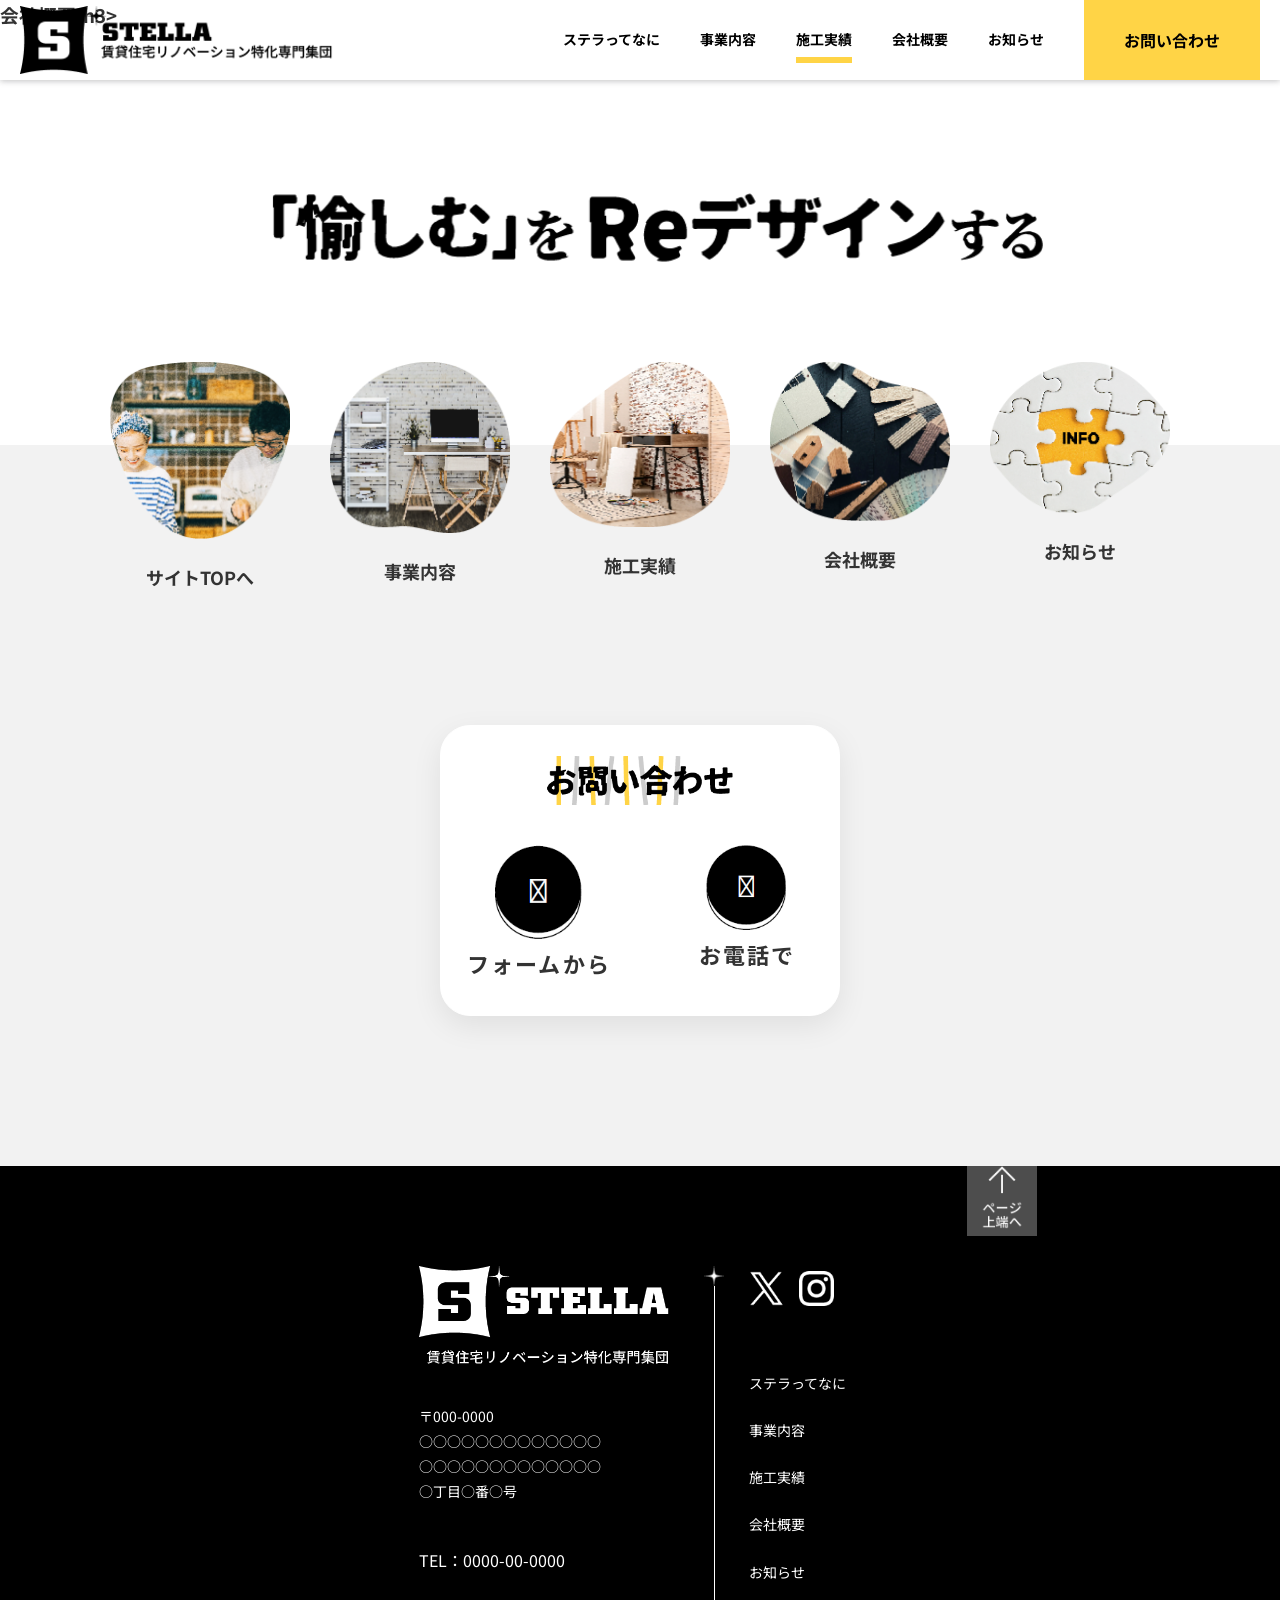
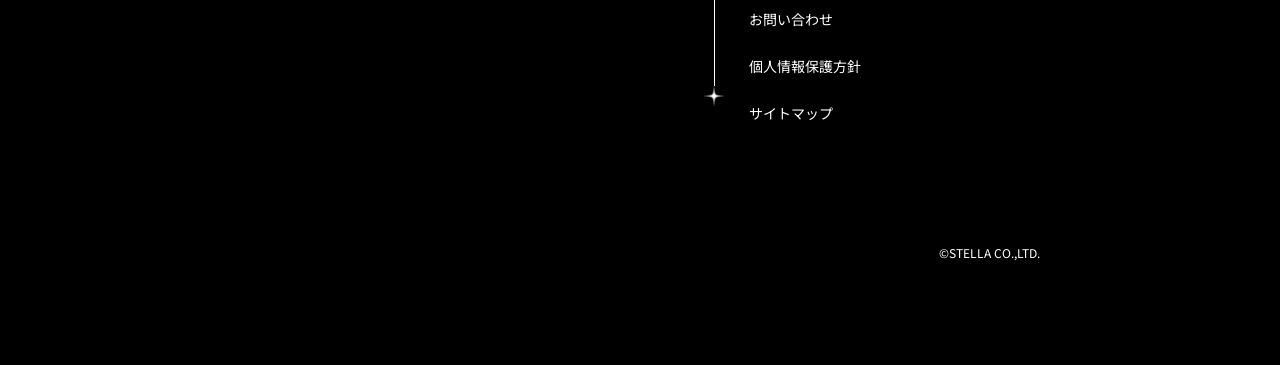
==== commit ec4bad6d: "company file" ====
--- a/company.html
+++ b/company.html
@@ -4,7 +4,7 @@
 <head>
   <meta charset="UTF-8">
   <meta name="viewport" content="width=device-width, initial-scale=1.0">
-  <title>STELLA｜会社概要</title>
+  <title>STELLA｜施工実績投稿</title>
   <link rel="stylesheet" href="assets/css/slick.css">
   <link rel="stylesheet" href="assets/css/slick-theme.css">
   <link rel="stylesheet" href="assets/css/style.css">
@@ -35,8 +35,8 @@
         <ul>
           <li><a href="#">ステラってなに</a></li>
           <li><a href="#">事業内容</a></li>
-          <li><a href="single-works.html">施工実績</a></li>
-          <li><a href="company.html" class="is-active">会社概要</a></li>
+          <li><a href="single-works.html" class="is-active">施工実績</a></li>
+          <li><a href="#">会社概要</a></li>
           <li><a href="#">お知らせ</a></li>
         </ul>
       </nav>
@@ -53,92 +53,28 @@
         <ul>
           <li><a href="#">事業内容</a></li>
           <li><a href="single-works.html">施工実績</a></li>
-          <li><a href="company.html">会社概要</a></li>
+          <li><a href="#">会社概要</a></li>
           <li><a href="#">お問い合わせ</a></li>
         </ul>
       </nav>
     </div>
     </div>
   </header>
-  <div id="works-detail">
+  <div id="company">
     <!-- キービジュアル -->
     <section class="kv">
       <div class="kv-wrap">
         <div class="page-ttl wsnr">
-          <h3>施工実績</h3>
-          <p>少し不便な高台にある<br>海峡側の窓をパノラマ化したマンション
-          </p>
+          <h3>会社概要/h3>
         </div>
       </div>
     </section>
     <main>
       <section class="works">
-        <div class="w-90">
-          <div class="works__mainimg">
-            <img src="assets/img/pages/work_main.jpg" alt="">
-          </div>
-        </div>
-        <div class="works__contents">
-          <div class="inner-1200">
-            <div class="works__desc flex">
-              <div class="works__text">
-                <p>
-                  これはダミーテキストです。ここに文章が入ります。これはダミーテキストです。ここに文章が入ります。<br>
-                  これはダミーテキストです。ここに文章が入ります。<br><br>
-                  これはダミーテキストです。ここに文章が入ります。これはダミーテキストです。ここに文章が入ります。これはダミーテキストです。ここに文章が入ります。これはダミーテキストです。ここに文章が入ります。これはダミーテキストです。ここに文章が入ります。<br><br>
-                  これはダミーテキストです。ここに文章が入ります。これはダミーテキストです。ここに文章が入ります。これはダミーテキストです。ここに文章が入ります。これはダミーテキストです。ここに文章が入ります。これはダミーテキストです。ここに文章が入ります。これはダミーテキストです。ここに文章が入ります。
-                </p>
-              </div>
-              <div class="works__before-after">
-                <img src="assets/img/pages/work_dummy-1.png" alt="">
-                <img class="arrow" src="assets/img/pages/work_before_after.png" alt="">
-                <img src="assets/img/pages/work_dummy-1.png" alt="">
-              </div>
-            </div>
-            <div class="works__gallery">
-              <div class="works__gallery-item">
-                <div class="works__gallery-large"><img src="assets/img/pages/work_dummy-2.png" alt=""></div>
-                <div class="works__gallery-small flex"><img src="assets/img/pages/work_dummy-3.png" alt=""><img
-                    src="assets/img/pages/work_dummy-3.png" alt=""></div>
-              </div>
-              <div class="works__gallery-item reverse">
-                <div class="works__gallery-large"><img src="assets/img/pages/work_dummy-2.png" alt=""></div>
-                <div class="works__gallery-small flex"><img src="assets/img/pages/work_dummy-3.png" alt=""><img
-                    src="assets/img/pages/work_dummy-3.png" alt=""></div>
-              </div>
-            </div>
-          </div>
-        </div>
+  
       </section>
       <section class="notice">
-        <div class="notice__in">
-          <div class="inner-1200">
-            <div class="notice__block">
-              <div class="notice__block-item">
-                <div class="notice__block-info">
-                  <h4><img src="assets/img/pages/works_comingsoon.png" alt=""></h4>
-                  <span class="news-list__arrow-box"><span class="arrow arrow--line"></span>
-                </div>
-                <p class="notice__block-desc">その他の施工実績<br>施工実績は順次公開してまいります。</p>
-              </div>
-              <div class="star__decoration">
-                <span class="star__line"></span>
-                <img src="assets/img/pages/star_icon.png" alt="" class="star__icon">
-              </div>
-              <div class="notice__block-item">
-                <div class="notice__block-info">
-                  <h4><img src="assets/img/pages/works_comingsoon.png" alt=""></h4>
-                  <span class="news-list__arrow-box"><span class="arrow arrow--line"></span>
-                </div>
-                <p class="notice__block-desc">その他の施工実績<br>施工実績は順次公開してまいります。</p>
-              </div>
-            </div>
-            <div class="btn-box btn-box--c" data-aos="fade-up" data-aos-duration="1200"><a href="#"
-                class="btn btn-more arrow-move">施工実績一覧へ<span class="arrow arrow--line"></span></a>
-              <p>施工実績一覧ページはただいま準備中です</p>
-            </div>
-          </div>
-        </div>
+
       </section>
       <section class="redesign">
         <div class="inner-1200">
@@ -272,7 +208,7 @@
             <a href="single-works.html">施工実績</a>
           </li>
           <li>
-            <a href="company.html">会社概要</a>
+            <a href="#">会社概要</a>
           </li>
           <li>
             <a href="#">お知らせ</a>
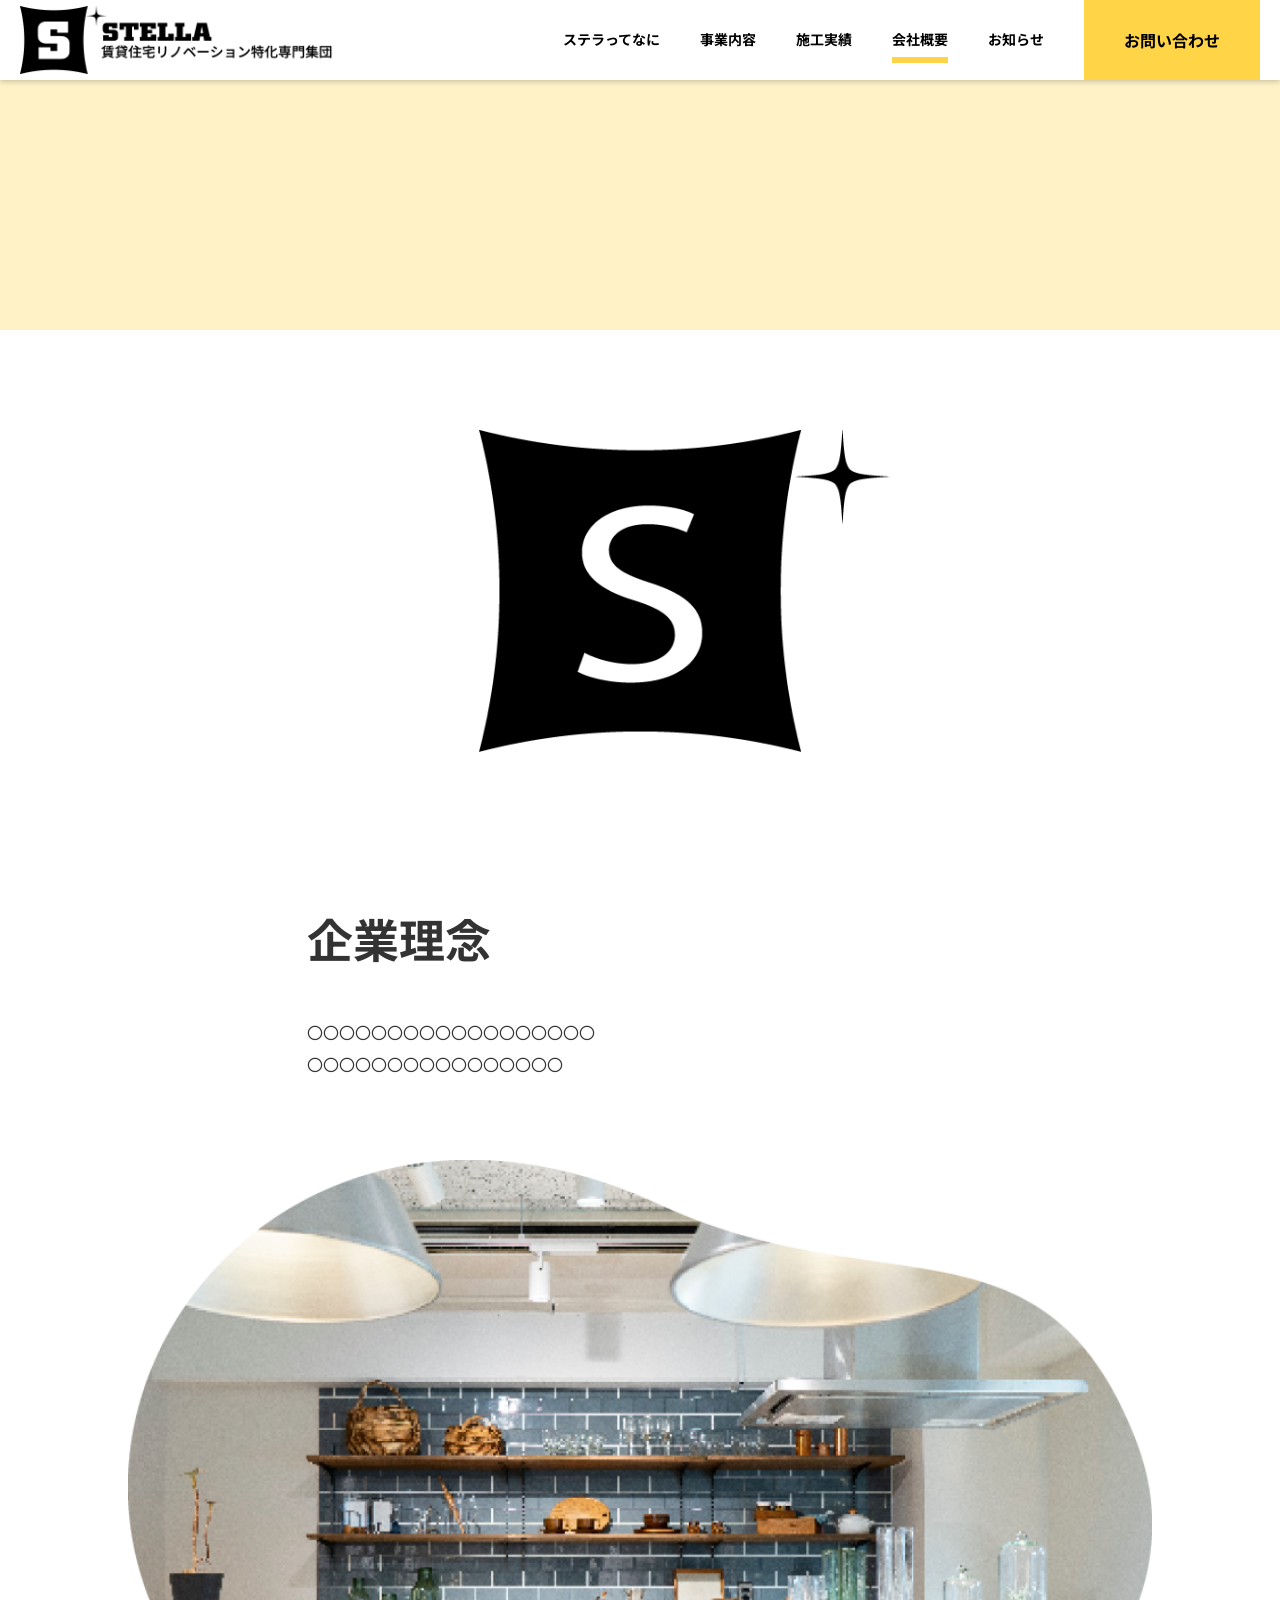
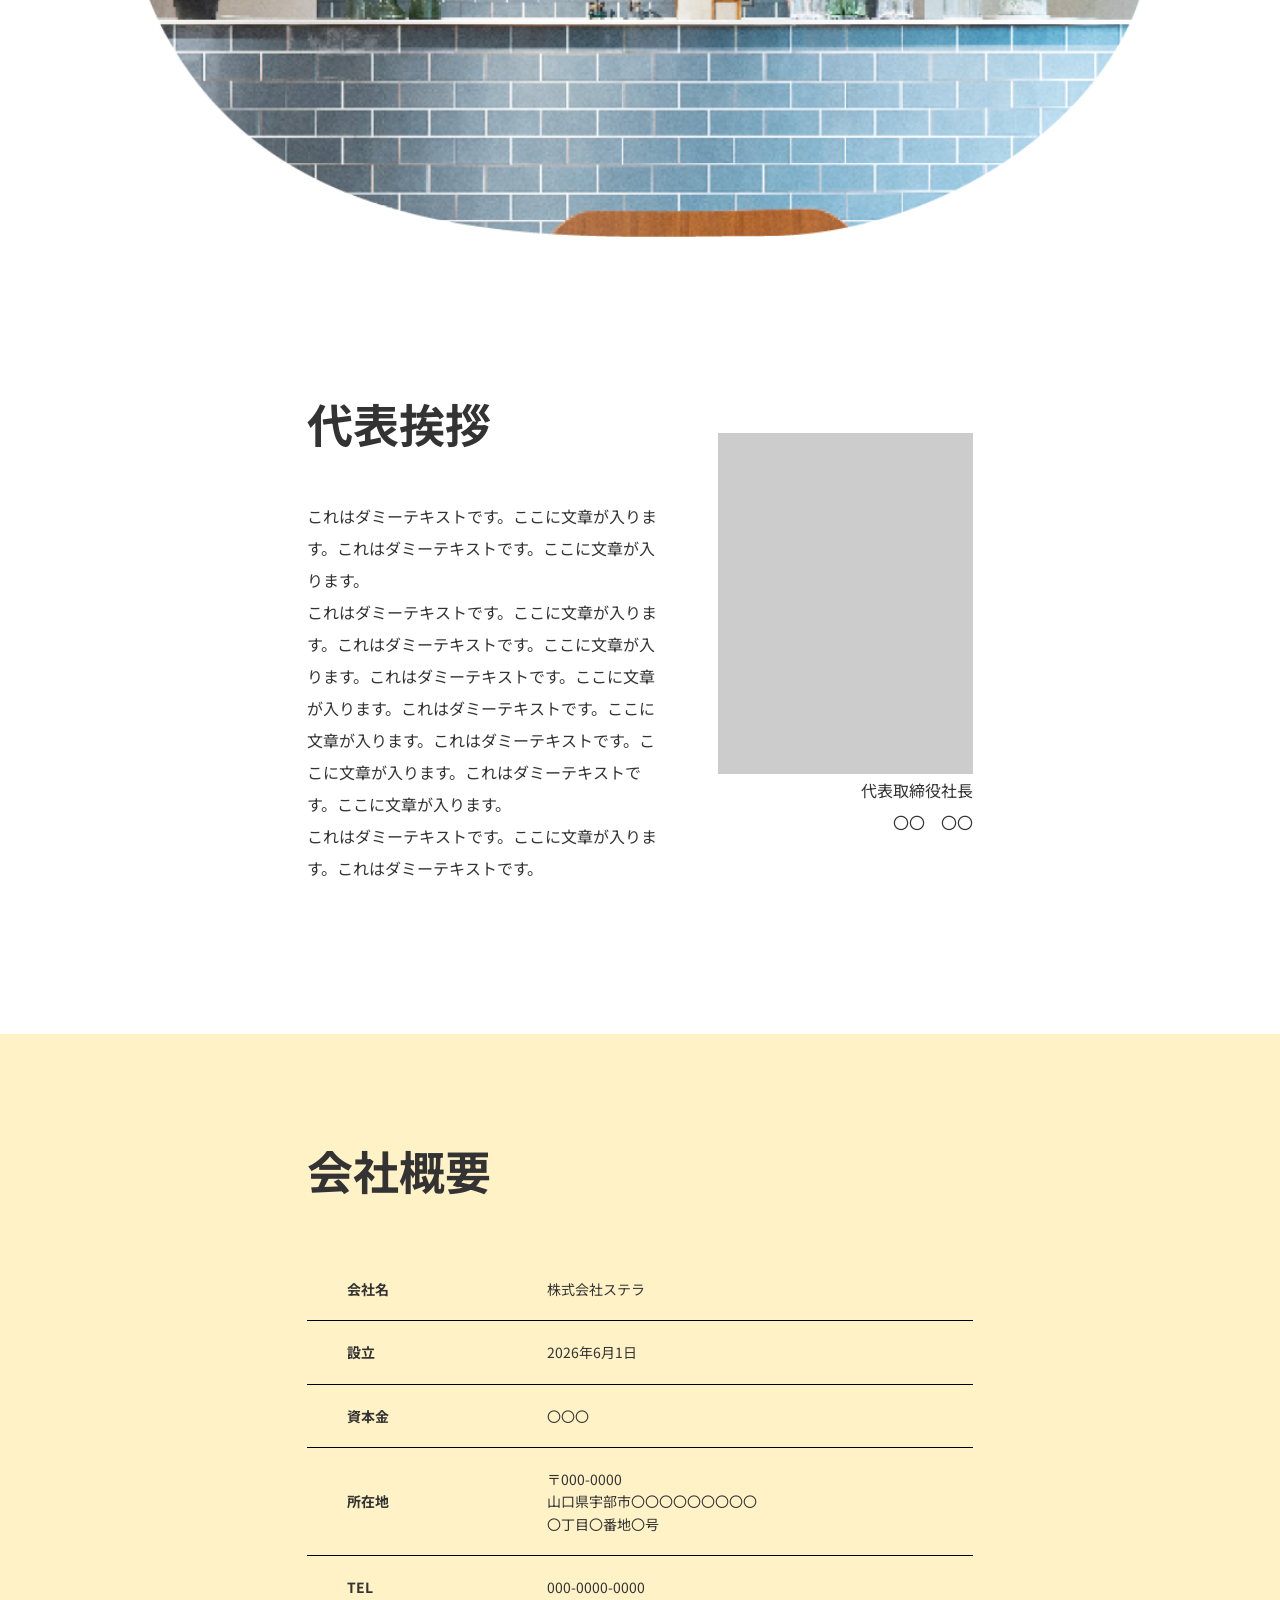
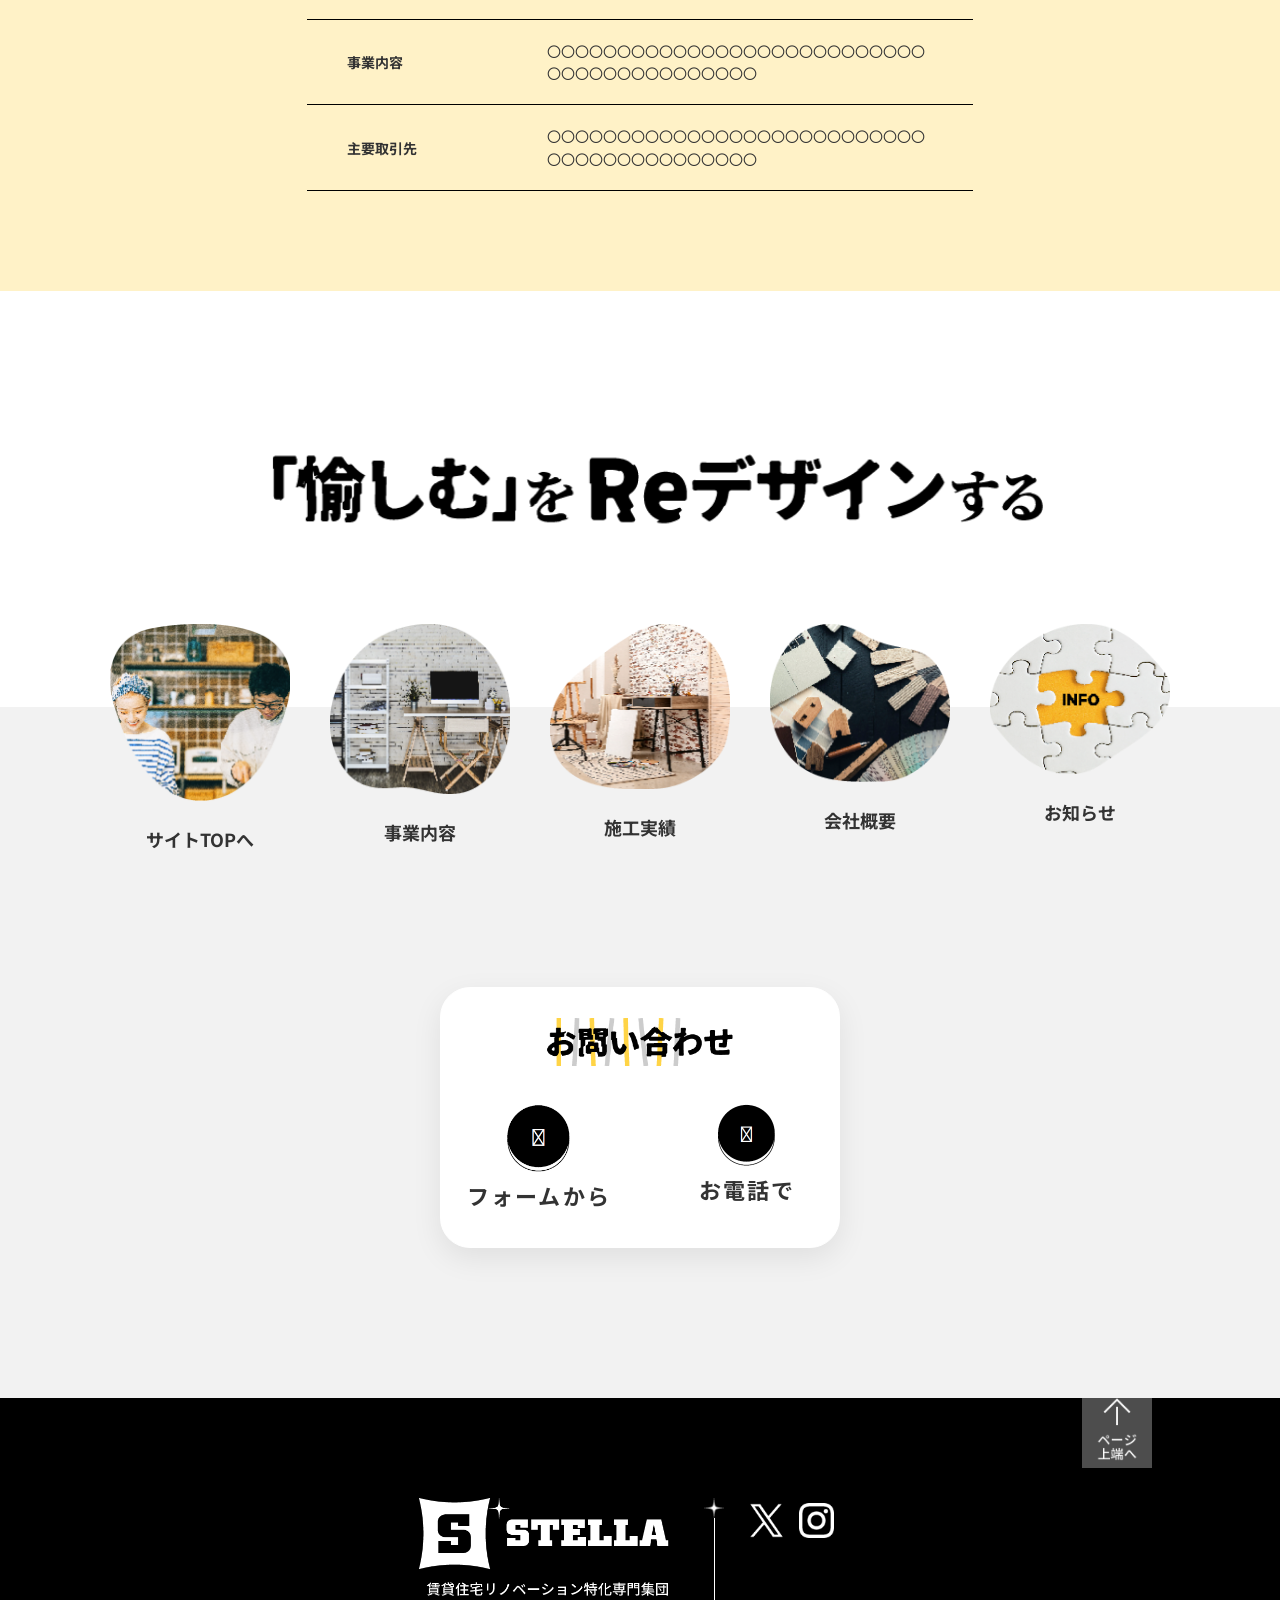
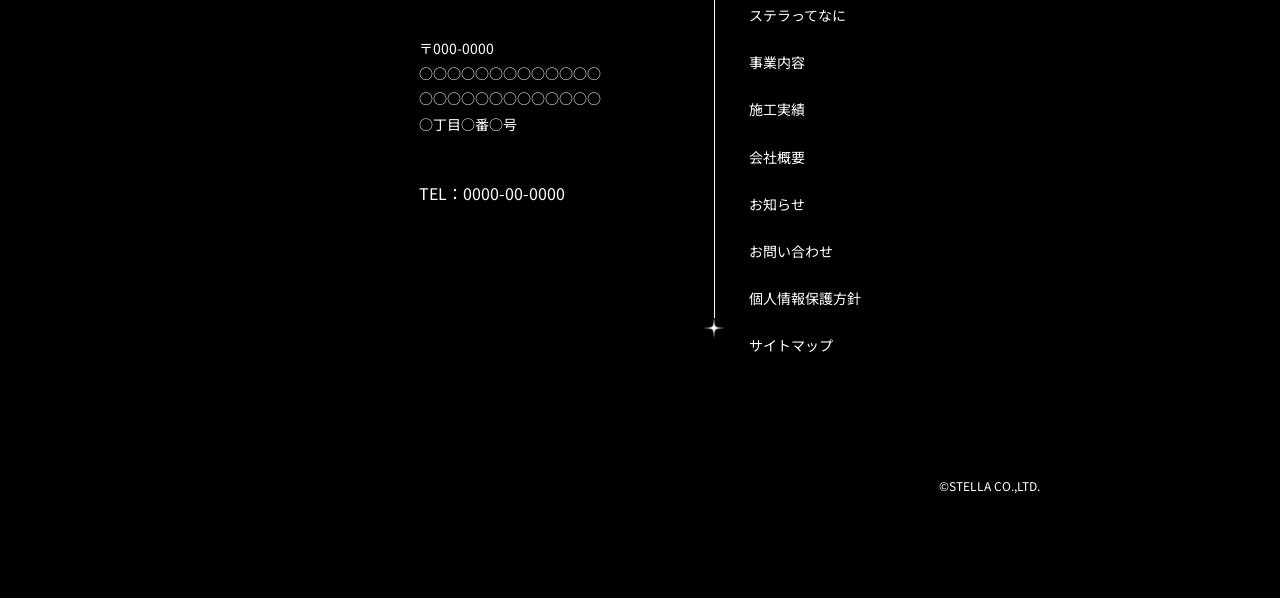
==== commit 215645ae: "company title size" ====
--- a/company.html
+++ b/company.html
@@ -4,7 +4,7 @@
 <head>
   <meta charset="UTF-8">
   <meta name="viewport" content="width=device-width, initial-scale=1.0">
-  <title>STELLA｜施工実績投稿</title>
+  <title>STELLA｜会社概要</title>
   <link rel="stylesheet" href="assets/css/slick.css">
   <link rel="stylesheet" href="assets/css/slick-theme.css">
   <link rel="stylesheet" href="assets/css/style.css">
@@ -35,8 +35,8 @@
         <ul>
           <li><a href="#">ステラってなに</a></li>
           <li><a href="#">事業内容</a></li>
-          <li><a href="single-works.html" class="is-active">施工実績</a></li>
-          <li><a href="#">会社概要</a></li>
+          <li><a href="single-works.html">施工実績</a></li>
+          <li><a href="#" class="is-active">会社概要</a></li>
           <li><a href="#">お知らせ</a></li>
         </ul>
       </nav>
@@ -64,18 +64,118 @@
     <!-- キービジュアル -->
     <section class="kv">
       <div class="kv-wrap">
-        <div class="page-ttl wsnr">
-          <h3>会社概要/h3>
+        <div class="page-ttl">
+          <h3><img src="assets/img/pages/company_ttl.png" alt=""></h3>
         </div>
       </div>
     </section>
     <main>
-      <section class="works">
-  
+      <section class="company">
+        <div class="inner-1200">
+          <div class="company__top">
+            <img src="assets/img/pages/company_top.png" alt="">
+          </div>
+
+
+
+          <div class="company__concept">
+            <div class="inner-1000">
+
+              <h3 class="company-title">企業理念</h3>
+              <p class="company__concept-desc">
+                〇〇〇〇〇〇〇〇〇〇〇〇〇〇〇〇〇〇<br>〇〇〇〇〇〇〇〇〇〇〇〇〇〇〇〇
+              </p>
+
+            </div>
+
+            <div class="inner-1200">
+              <div class="company__concept-image">
+                <div class="deco-1" data-aos="fade-up" data-aos-duration="1200"><img src="assets/img/index/deco-1.png"
+                    alt="">
+                </div>
+                <img src="assets/img/pages/company_philosophy.png" alt="">
+
+              </div>
+            </div>
+          </div>
+
+
+
+
+
+
+          <div class="company__greeting">
+            <div class="inner-1000">
+              <div class="company__greeting-wrapper">
+                <div class="company__greeting-body">
+                  <h3 class="company-title">代表挨拶</h3>
+                  <p class="company__greeting-desc">
+                    これはダミーテキストです。ここに文章が入ります。これはダミーテキストです。ここに文章が入ります。<br>これはダミーテキストです。ここに文章が入ります。これはダミーテキストです。ここに文章が入ります。これはダミーテキストです。ここに文章が入ります。これはダミーテキストです。ここに文章が入ります。これはダミーテキストです。ここに文章が入ります。これはダミーテキストです。ここに文章が入ります。<br>これはダミーテキストです。ここに文章が入ります。これはダミーテキストです。
+                  </p>
+                </div>
+
+                <div class="company__greeting-image">
+                  <img src="assets/img/pages/company_representative.png" alt="">
+                  <p class="company__greeting-image__position">代表取締役社長
+                  </p>
+                  <p class="company__greeting-image__name">〇〇　〇〇
+                  </p>
+                </div>
+              </div>
+            </div>
+          </div>
+        </div>
+
+
+
+
+        <div class="company__profile">
+          <div class="inner-1000">
+            <h3 class="company-title">会社概要</h3>
+            <table class="company__profile-table">
+              <tr>
+                <th>会社名</th>
+                <td>株式会社ステラ</td>
+              </tr>
+              <tr>
+                <th>設立</th>
+                <td>2026年6月1日</td>
+              </tr>
+              <tr>
+                <th>資本金</th>
+                <td>〇〇〇</td>
+              </tr>
+              <tr>
+                <th>所在地</th>
+                <td>〒000-0000<br>
+                  山口県宇部市〇〇〇〇〇〇〇〇〇<br>
+                  〇丁目〇番地〇号
+                </td>
+              </tr>
+              <tr>
+                <th>TEL</th>
+                <td>000-0000-0000</td>
+              </tr>
+              <tr>
+                <th>事業内容</th>
+                <td>〇〇〇〇〇〇〇〇〇〇〇〇〇〇〇〇〇〇〇〇〇〇〇〇〇〇〇〇〇〇〇〇〇〇〇〇〇〇〇〇〇〇</td>
+              </tr>
+              <tr>
+                <th>主要取引先</th>
+                <td>〇〇〇〇〇〇〇〇〇〇〇〇〇〇〇〇〇〇〇〇〇〇〇〇〇〇〇〇〇〇〇〇〇〇〇〇〇〇〇〇〇〇</td>
+              </tr>
+
+            </table>
+          </div>
+        </div>
+
+
       </section>
-      <section class="notice">
-
-      </section>
+
+
+
+
+
       <section class="redesign">
         <div class="inner-1200">
           <div class="ttl-1">
--- a/assets/css/style.css
+++ b/assets/css/style.css
@@ -498,9 +498,9 @@
 .btn-more {
   font-size: 22px;
   text-align: right;
-  padding: 30px;
+  padding: 30px 20px;
   font-size: 20px;
-  width: 300px;
+  width: 350px;
 }
 @media (max-width: 430px) {
   .btn-more {
@@ -1270,7 +1270,22 @@
 .footer__top {
   position: absolute;
   top: 0;
-  right: 19vw;
+  right: 10vw;
+}
+@media (min-width: 1536px) {
+  .footer__top {
+    right: 11vw;
+  }
+}
+@media (min-width: 1600px) {
+  .footer__top {
+    right: 13vw;
+  }
+}
+@media (min-width: 1920px) {
+  .footer__top {
+    right: 18vw;
+  }
 }
 @media (max-width: 913px) and (max-width: 1024px) {
   .footer__top {
@@ -1333,7 +1348,7 @@
 }
 .mv .mv-wrap h2 {
   position: absolute;
-  top: 50%;
+  top: 40%;
   left: 50%;
   width: 15.625vw;
   transform: translate(-50%, calc(-50% + 80px));
@@ -1640,6 +1655,7 @@
   }
 }
 
+/* 施工実績 */
 #works-detail .kv-wrap {
   position: relative;
   background: #f2f2f2;
@@ -1703,6 +1719,9 @@
     font-size: 18px;
   }
 }
+#works-detail {
+  /*  施工実績　内容 */
+}
 #works-detail .works {
   padding: 100px 0;
   margin-bottom: 200px;
@@ -1809,23 +1828,21 @@
      object-fit: cover;
   display: block;
 }
-
-.works__gallery-item.reverse {
+#works-detail .works__gallery-item.reverse {
   flex-direction: row-reverse;
 }
-
-.notice {
+#works-detail .notice {
   background-color: #fff2c7;
 }
-.notice__in {
+#works-detail .notice__in {
   transform: translateY(-150px);
 }
 @media (max-width: 640px) {
-  .notice__in {
+  #works-detail .notice__in {
     transform: translateY(-100px);
   }
 }
-.notice__block {
+#works-detail .notice__block {
   display: flex;
   align-items: center;
   justify-content: center;
@@ -1833,12 +1850,12 @@
   padding: 0 2em;
 }
 @media (max-width: 640px) {
-  .notice__block {
+  #works-detail .notice__block {
     flex-direction: column;
     gap: 50px;
   }
 }
-.notice__block-item {
+#works-detail .notice__block-item {
   width: 50%;
   text-align: center;
   display: flex;
@@ -1847,11 +1864,11 @@
   align-items: center;
 }
 @media (max-width: 640px) {
-  .notice__block-item {
+  #works-detail .notice__block-item {
     width: 100%;
   }
 }
-.notice__block-info {
+#works-detail .notice__block-info {
   display: flex;
   justify-content: center;
   align-items: center;
@@ -1860,15 +1877,15 @@
   padding: 70px 10px 20px 0;
 }
 @media (max-width: 640px) {
-  .notice__block-info {
+  #works-detail .notice__block-info {
     padding: 50px 10px;
   }
 }
-.notice h4 {
+#works-detail .notice h4 {
   width: 120%;
   line-height: 1.5;
 }
-.notice__block-desc {
+#works-detail .notice__block-desc {
   font-size: 17px;
   text-align: left;
   margin-top: 24px;
@@ -1876,19 +1893,18 @@
   color: #000;
 }
 @media (max-width: 640px) {
-  .notice__block-desc {
+  #works-detail .notice__block-desc {
     white-space: nowrap;
   }
 }
-.notice .btn-box .btn {
+#works-detail .notice .btn-box .btn {
   opacity: 0.2;
 }
-.notice .news-list__arrow-box {
+#works-detail .notice .news-list__arrow-box {
   margin-left: auto;
   color: #fff;
 }
-
-.star__decoration {
+#works-detail .star__decoration {
   display: flex;
   align-items: center;
   justify-content: center;
@@ -1896,29 +1912,29 @@
   transform: translateY(-120px);
 }
 @media (max-width: 920px) {
-  .star__decoration {
+  #works-detail .star__decoration {
     transform: translateY(-110px);
   }
 }
-.star__decoration .star__line {
+#works-detail .star__decoration .star__line {
   width: 1px;
   height: 200px;
   background: #333;
 }
-.star__decoration .star__icon {
+#works-detail .star__decoration .star__icon {
   width: 70px;
   margin: 15px 0;
 }
 @media (max-width: 640px) {
-  .star__decoration {
+  #works-detail .star__decoration {
     flex-direction: row;
     transform: translateY(0px);
   }
-  .star__decoration .star__line {
+  #works-detail .star__decoration .star__line {
     width: 100px;
     height: 1px;
   }
-  .star__decoration .star__icon {
+  #works-detail .star__decoration .star__icon {
     margin: 0 15px;
   }
 }
@@ -2062,7 +2078,7 @@
   transition: 0.3s;
 }
 .contact-area__item a img {
-  width: 70%;
+  width: 50%;
   display: block;
 }
 .contact-area__item a p {
@@ -2082,7 +2098,6 @@
     margin-bottom: 40px;
   }
   .contact-area__list {
-    flex-direction: column;
     align-items: center;
     gap: 40px;
   }
@@ -2091,6 +2106,160 @@
   }
   .contact-area__item a p {
     font-size: 18px;
+  }
+}
+
+/*  会社概要 */
+#company .kv-wrap {
+  position: relative;
+  background: #fff2c7;
+  height: 250px;
+  margin-top: 5rem;
+}
+@media (max-width: 640px) {
+  #company .kv-wrap {
+    height: 200px;
+  }
+}
+#company .kv-wrap .page-ttl {
+  position: absolute;
+  top: 50%;
+  left: 50%;
+  transform: translate(-50%, 30px);
+  text-align: center;
+  z-index: 2;
+  opacity: 0;
+  transition: transform 0.8s ease, opacity 0.8s ease;
+}
+#company .kv-wrap .page-ttl.is-animated {
+  transform: translate(-50%, -50%);
+  opacity: 1;
+}
+#company .kv-wrap .page-ttl h3 {
+  display: inline-block;
+  color: #000;
+  font-size: 72px;
+  font-weight: bold;
+  letter-spacing: 0.03em;
+  line-height: 1.2;
+  padding: 10px 40px;
+  margin: 0;
+}
+@media (max-width: 640px) {
+  #company .kv-wrap .page-ttl h3 {
+    font-size: 20px;
+  }
+}
+#company .company-title {
+  font-size: 46px;
+  font-weight: bold;
+  text-align: left;
+}
+@media (max-width: 640px) {
+  #company .company-title {
+    font-size: 24px;
+  }
+}
+#company .company__top img {
+  width: 50%;
+  margin: 100px auto;
+}
+#company .company__concept {
+  margin-top: 150px;
+}
+#company .company__concept-desc {
+  margin-top: 40px;
+  line-height: 2;
+  text-align: left;
+}
+#company .company__concept-image {
+  position: relative;
+  margin-top: 80px;
+}
+#company .company__concept-image img {
+  width: 100%;
+  display: block;
+}
+#company .company__concept-image .deco-1 {
+  position: absolute;
+  width: 12vw;
+  top: 75px;
+  right: -40px;
+}
+@media (max-width: 640px) {
+  #company .company__concept-image .deco-1 {
+    top: -20px;
+    left: -20px;
+  }
+}
+#company .company__greeting {
+  margin-top: 150px;
+}
+#company .company__greeting-wrapper {
+  display: flex;
+  align-items: center;
+  justify-content: flex-start;
+  gap: 60px;
+}
+@media (max-width: 640px) {
+  #company .company__greeting-wrapper {
+    flex-direction: column;
+    gap: 40px;
+  }
+}
+#company .company__greeting-body {
+  width: 55%;
+}
+@media (max-width: 640px) {
+  #company .company__greeting-body {
+    width: 100%;
+  }
+}
+#company .company__greeting-desc {
+  margin-top: 40px;
+  line-height: 2;
+}
+#company .company__greeting-image {
+  width: 40%;
+  text-align: right;
+}
+#company .company__greeting-image img {
+  width: 100%;
+  display: block;
+}
+@media (max-width: 640px) {
+  #company .company__greeting-image {
+    width: 100%;
+  }
+}
+#company .company__profile {
+  background-color: #fff2c7;
+  margin-top: 150px;
+  padding: 100px 0;
+}
+#company .company__profile-table {
+  width: 100%;
+  margin-top: 50px;
+  border-collapse: collapse;
+}
+#company .company__profile-table th,
+#company .company__profile-table td {
+  padding: 20px 40px;
+  border-bottom: 1px solid #000;
+  text-align: left;
+}
+#company .company__profile-table th {
+  width: 30%;
+  font-weight: bold;
+}
+#company .company__profile-table td {
+  width: 70%;
+}
+@media (max-width: 640px) {
+  #company .company__profile-table th,
+  #company .company__profile-table td {
+    display: block;
+    width: 100%;
   }
 }
 
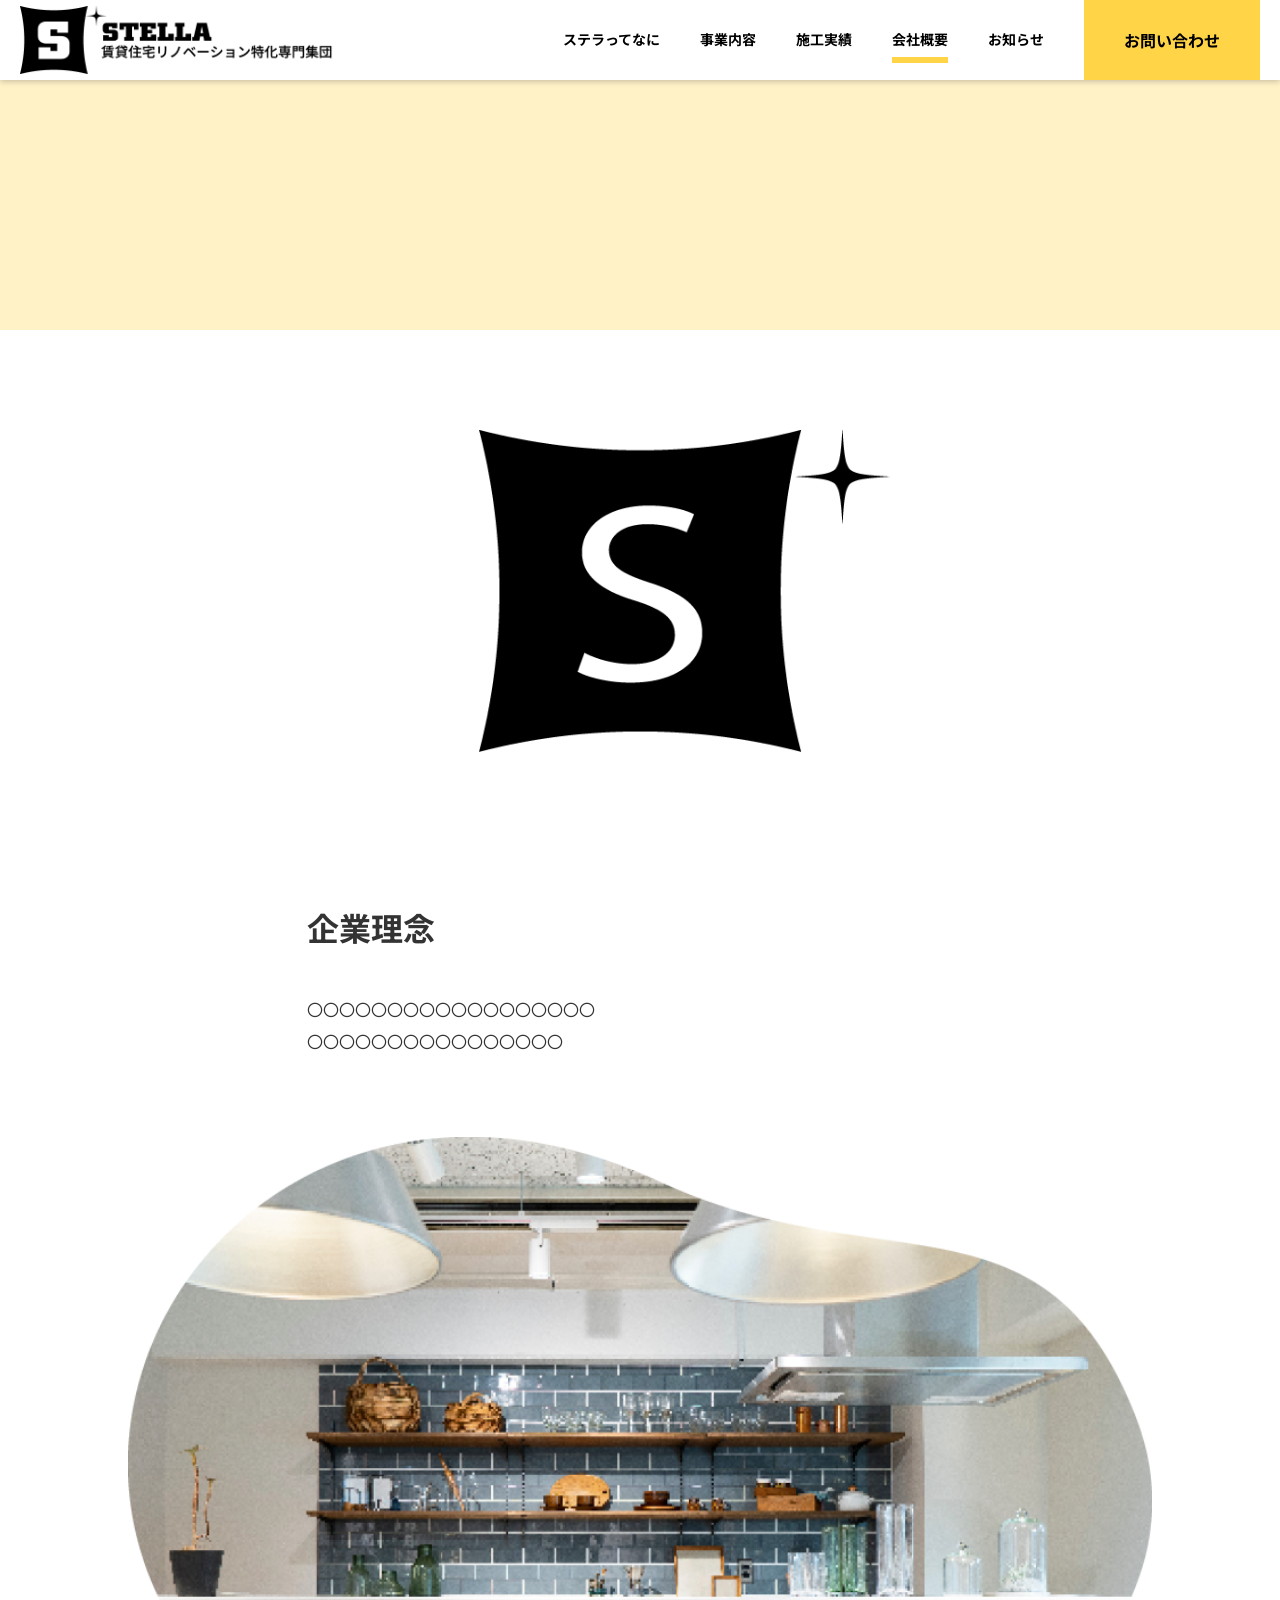
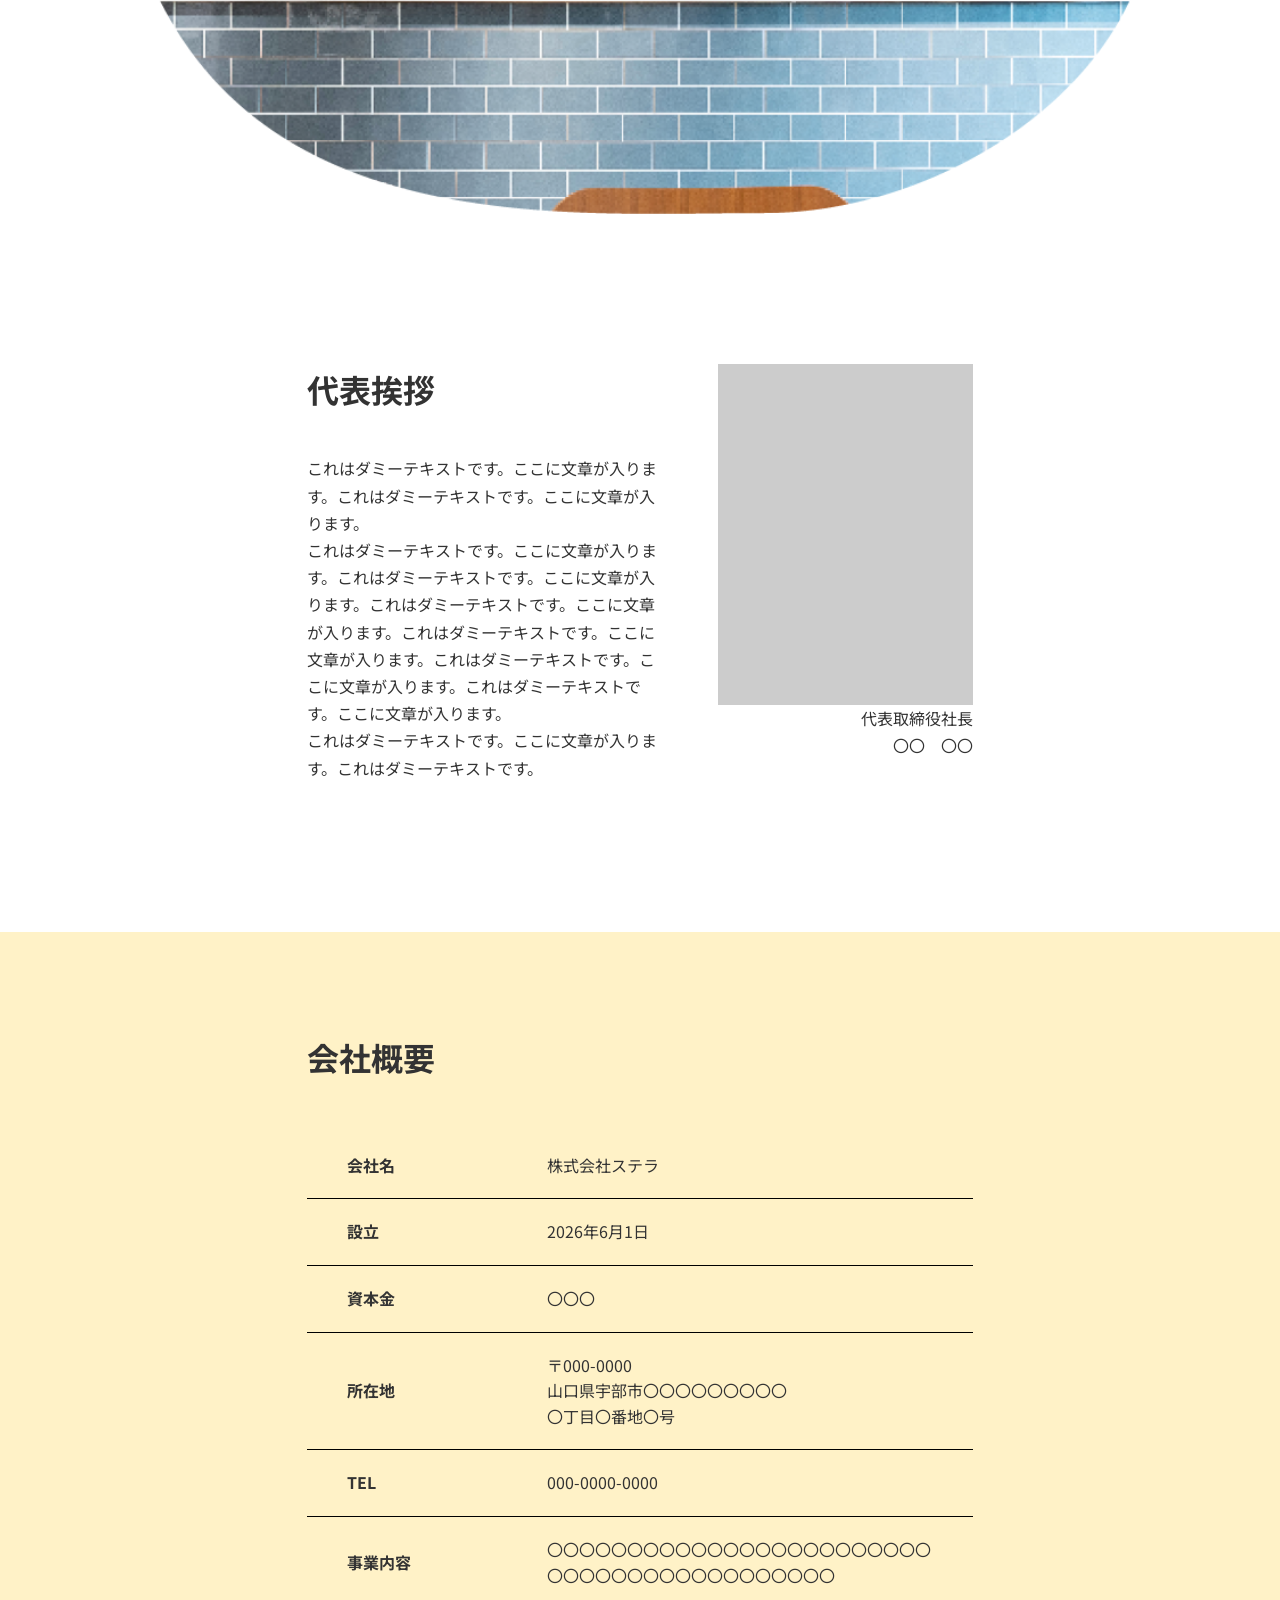
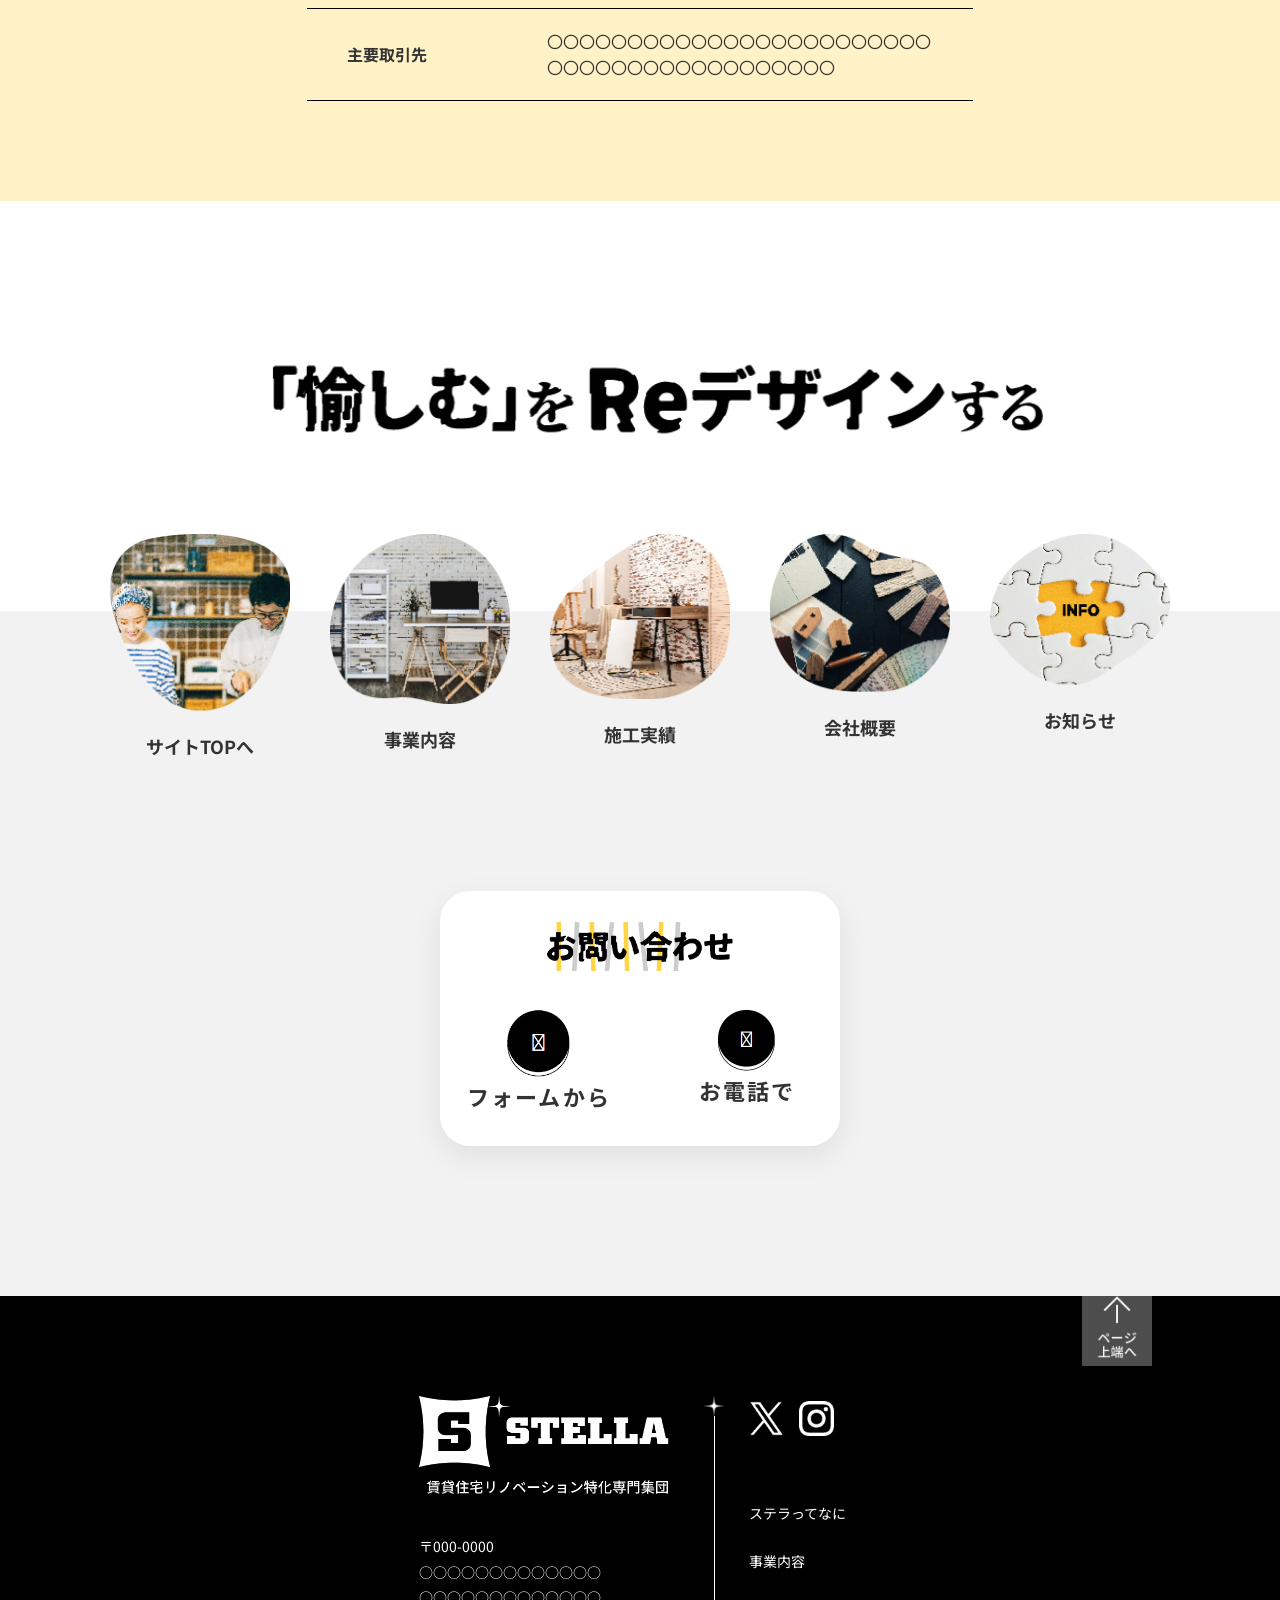
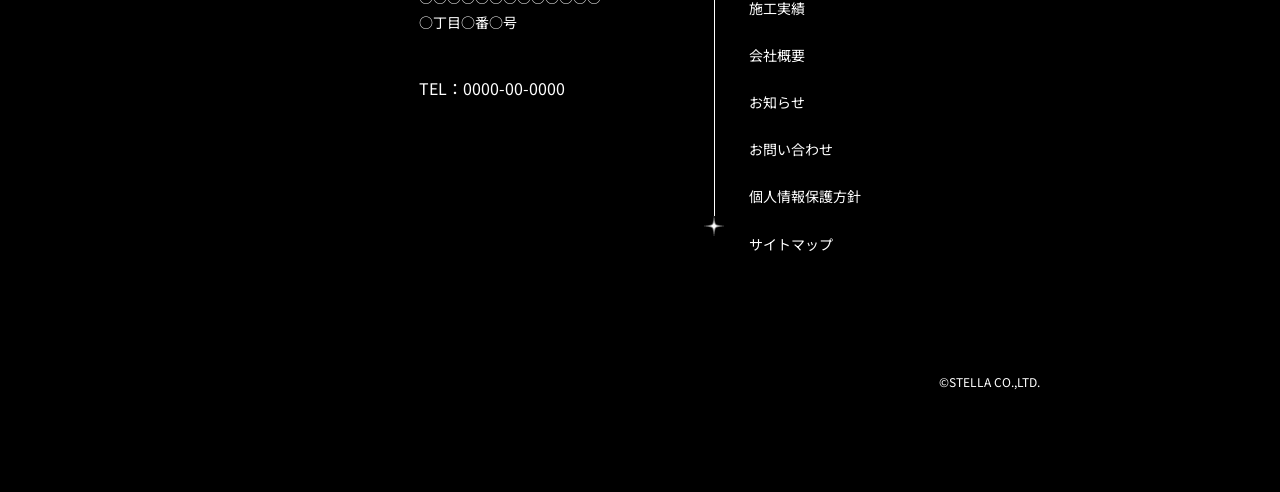
==== commit 699ea4e5: "company__profile 1200px" ====
--- a/company.html
+++ b/company.html
@@ -130,42 +130,44 @@
 
 
         <div class="company__profile">
-          <div class="inner-1000">
-            <h3 class="company-title">会社概要</h3>
-            <table class="company__profile-table">
-              <tr>
-                <th>会社名</th>
-                <td>株式会社ステラ</td>
-              </tr>
-              <tr>
-                <th>設立</th>
-                <td>2026年6月1日</td>
-              </tr>
-              <tr>
-                <th>資本金</th>
-                <td>〇〇〇</td>
-              </tr>
-              <tr>
-                <th>所在地</th>
-                <td>〒000-0000<br>
-                  山口県宇部市〇〇〇〇〇〇〇〇〇<br>
-                  〇丁目〇番地〇号
-                </td>
-              </tr>
-              <tr>
-                <th>TEL</th>
-                <td>000-0000-0000</td>
-              </tr>
-              <tr>
-                <th>事業内容</th>
-                <td>〇〇〇〇〇〇〇〇〇〇〇〇〇〇〇〇〇〇〇〇〇〇〇〇〇〇〇〇〇〇〇〇〇〇〇〇〇〇〇〇〇〇</td>
-              </tr>
-              <tr>
-                <th>主要取引先</th>
-                <td>〇〇〇〇〇〇〇〇〇〇〇〇〇〇〇〇〇〇〇〇〇〇〇〇〇〇〇〇〇〇〇〇〇〇〇〇〇〇〇〇〇〇</td>
-              </tr>
-
-            </table>
+          <div class="inner-1200">
+            <div class="inner-1000">
+              <h3 class="company-title">会社概要</h3>
+              <table class="company__profile-table">
+                <tr>
+                  <th>会社名</th>
+                  <td>株式会社ステラ</td>
+                </tr>
+                <tr>
+                  <th>設立</th>
+                  <td>2026年6月1日</td>
+                </tr>
+                <tr>
+                  <th>資本金</th>
+                  <td>〇〇〇</td>
+                </tr>
+                <tr>
+                  <th>所在地</th>
+                  <td>〒000-0000<br>
+                    山口県宇部市〇〇〇〇〇〇〇〇〇<br>
+                    〇丁目〇番地〇号
+                  </td>
+                </tr>
+                <tr>
+                  <th>TEL</th>
+                  <td>000-0000-0000</td>
+                </tr>
+                <tr>
+                  <th>事業内容</th>
+                  <td>〇〇〇〇〇〇〇〇〇〇〇〇〇〇〇〇〇〇〇〇〇〇〇〇〇〇〇〇〇〇〇〇〇〇〇〇〇〇〇〇〇〇</td>
+                </tr>
+                <tr>
+                  <th>主要取引先</th>
+                  <td>〇〇〇〇〇〇〇〇〇〇〇〇〇〇〇〇〇〇〇〇〇〇〇〇〇〇〇〇〇〇〇〇〇〇〇〇〇〇〇〇〇〇</td>
+                </tr>
+
+              </table>
+            </div>
           </div>
         </div>
 
--- a/assets/css/style.css
+++ b/assets/css/style.css
@@ -21,7 +21,7 @@
 
 p {
   font-size: 16px;
-  line-height: 2;
+  line-height: 1.7;
 }
 
 @media (max-width: 600px) {
@@ -46,7 +46,16 @@
 
 th,
 td {
-  font-size: clamp(0.813rem, 0.79rem + 0.11vw, 0.875rem);
+  font-size: 16px;
+}
+@media (max-width: 600px) {
+  th th,
+  th td,
+  td th,
+  td td {
+    font-size: 15px;
+    line-height: 1.8;
+  }
 }
 
 button {
@@ -2151,9 +2160,14 @@
   }
 }
 #company .company-title {
-  font-size: 46px;
+  font-size: 2.5rem;
   font-weight: bold;
   text-align: left;
+}
+@media (max-width: 1280px) {
+  #company .company-title {
+    font-size: 2rem;
+  }
 }
 @media (max-width: 640px) {
   #company .company-title {
@@ -2197,7 +2211,7 @@
 }
 #company .company__greeting-wrapper {
   display: flex;
-  align-items: center;
+  align-items: flex-start;
   justify-content: flex-start;
   gap: 60px;
 }
@@ -2217,7 +2231,6 @@
 }
 #company .company__greeting-desc {
   margin-top: 40px;
-  line-height: 2;
 }
 #company .company__greeting-image {
   width: 40%;
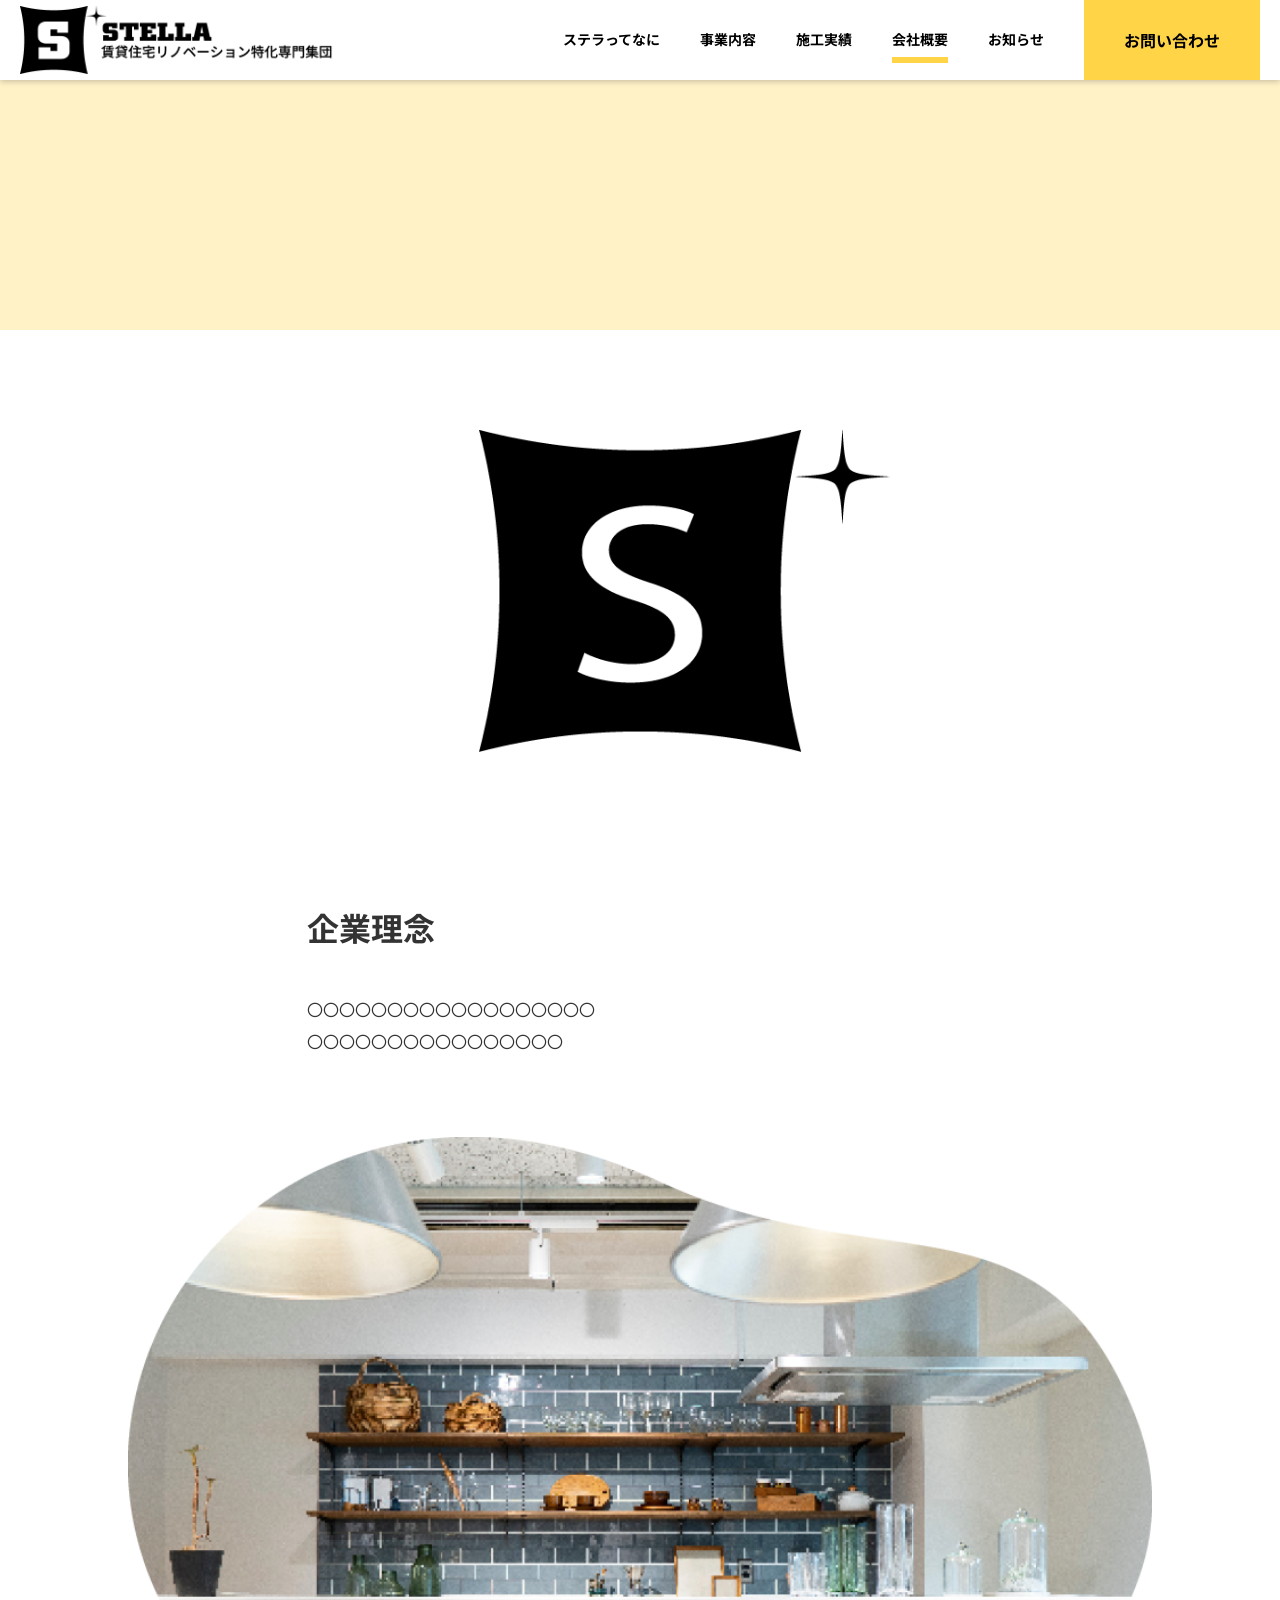
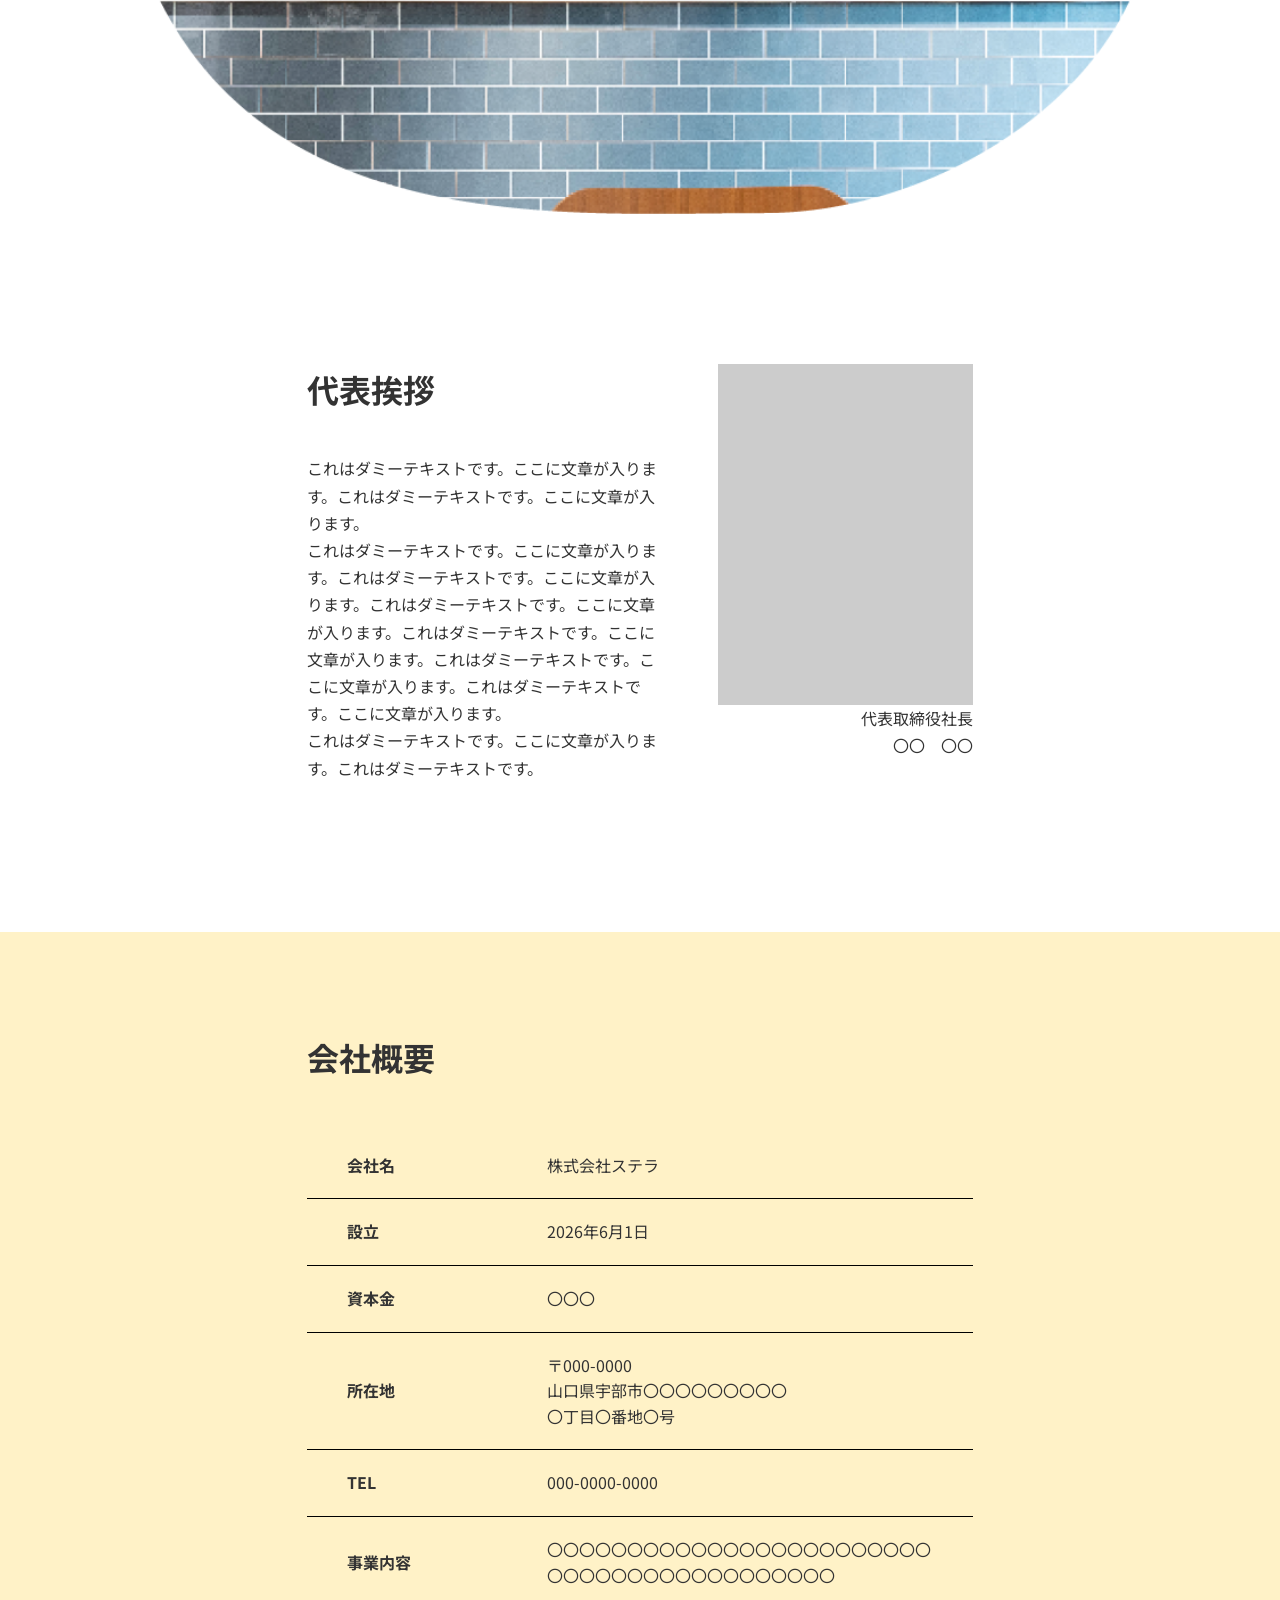
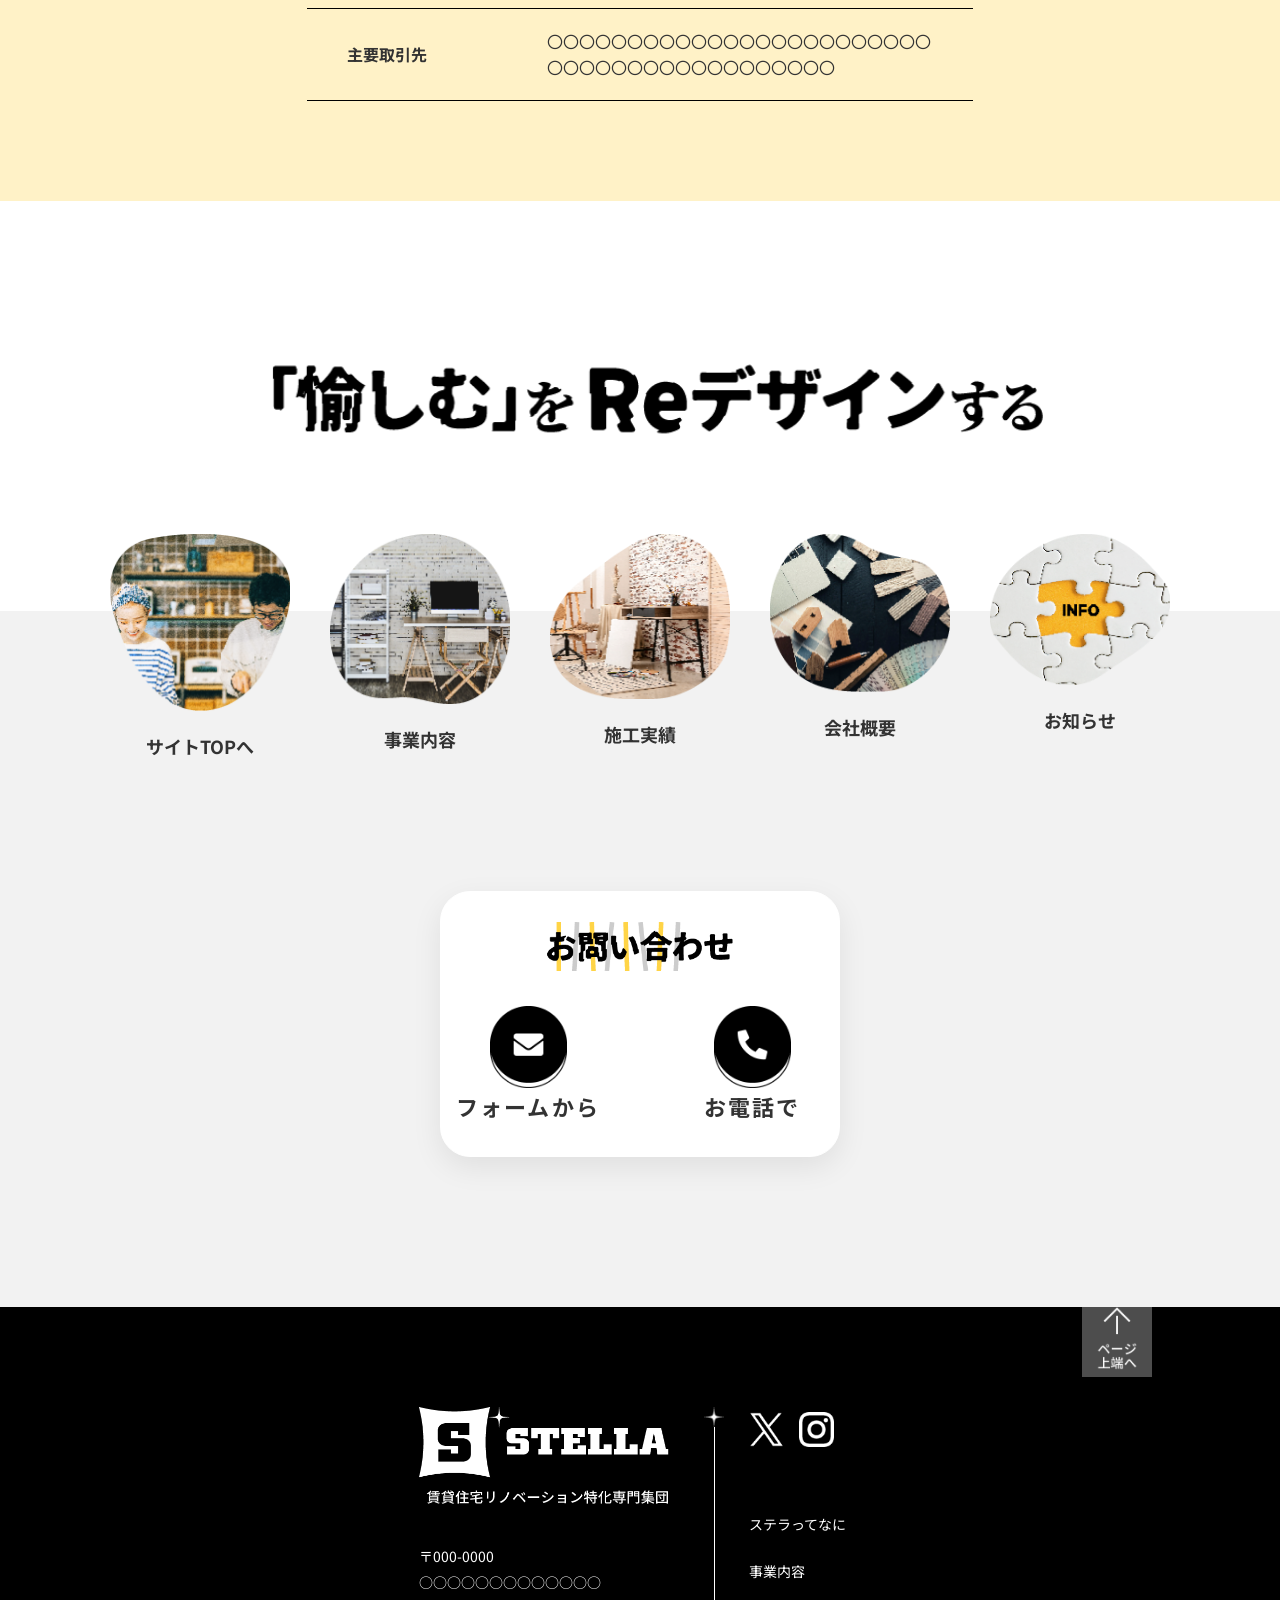
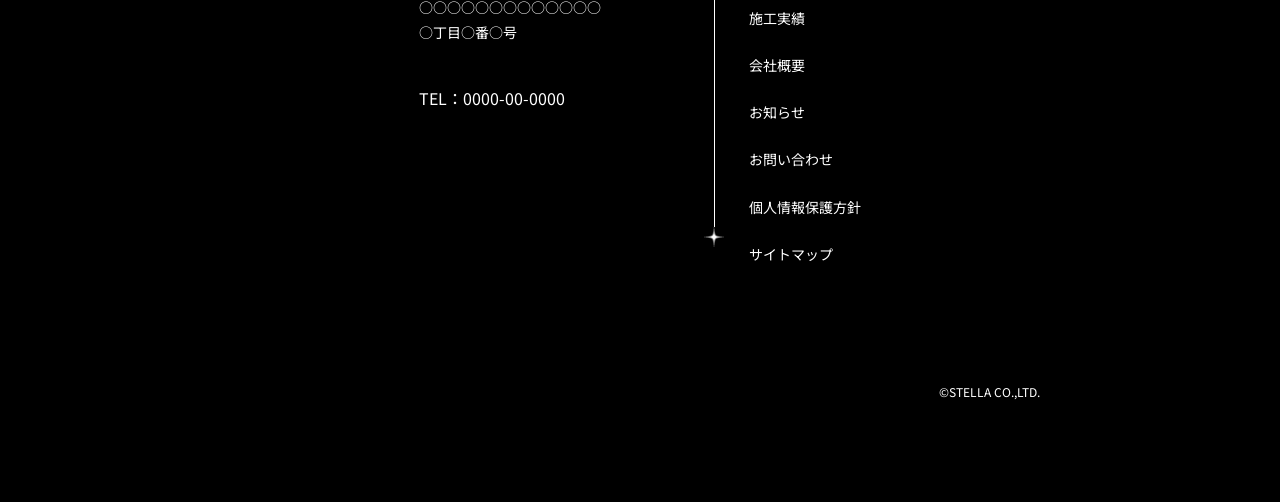
==== commit 9a6b8c27: "contact area btn" ====
--- a/company.html
+++ b/company.html
@@ -237,13 +237,13 @@
             <div class="contact-area__list flex">
               <div class="contact-area__item flex">
                 <a href="#">
-                  <img src="assets/img/pages/contact_area_btn.png" alt="">
+                  <img src="assets/img/pages/contact_area_btn-mail.png" alt="">
                   <p>フォームから</p>
                 </a>
               </div>
               <div class="contact-area__item flex">
                 <a href="tel:0000000000">
-                  <img src="assets/img/pages/contact_area_btn.png" alt="">
+                  <img src="assets/img/pages/contact_area_btn-tel.png" alt="">
                   <p>お電話で</p>
                 </a>
               </div>
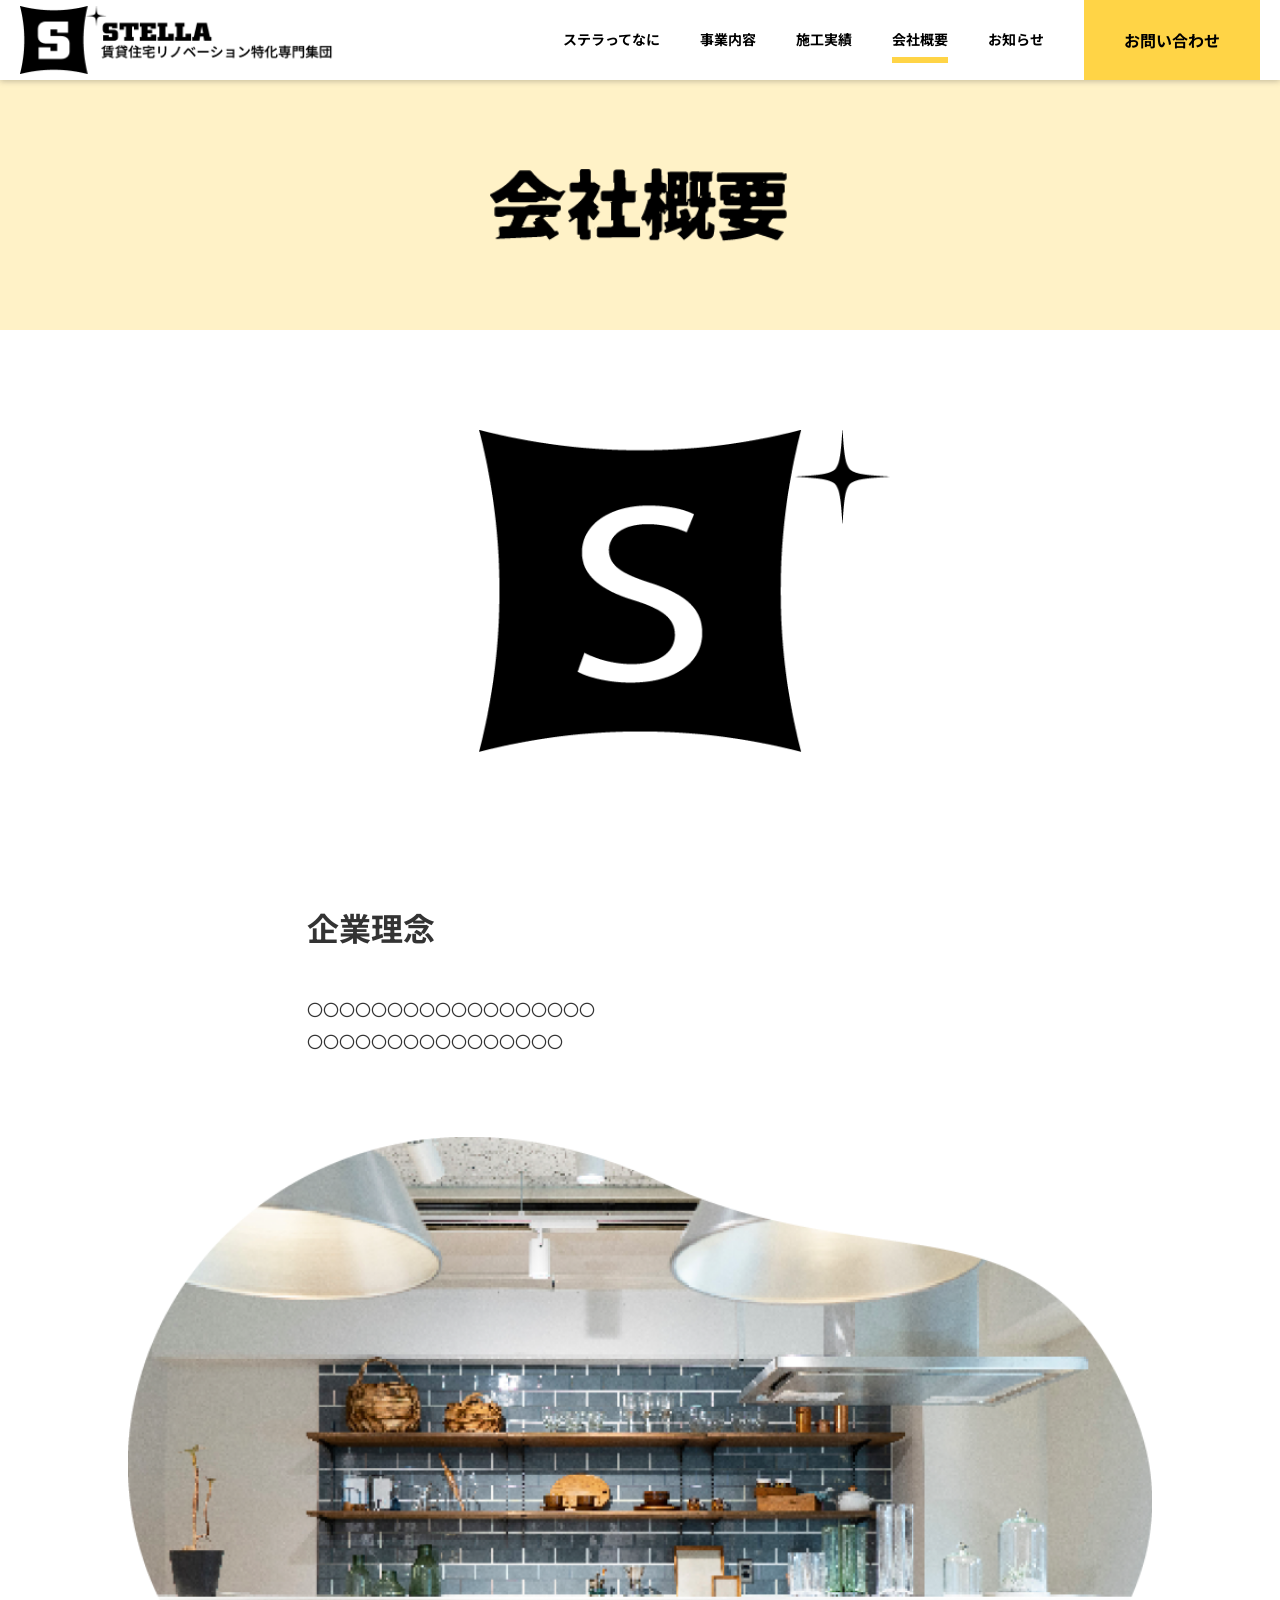
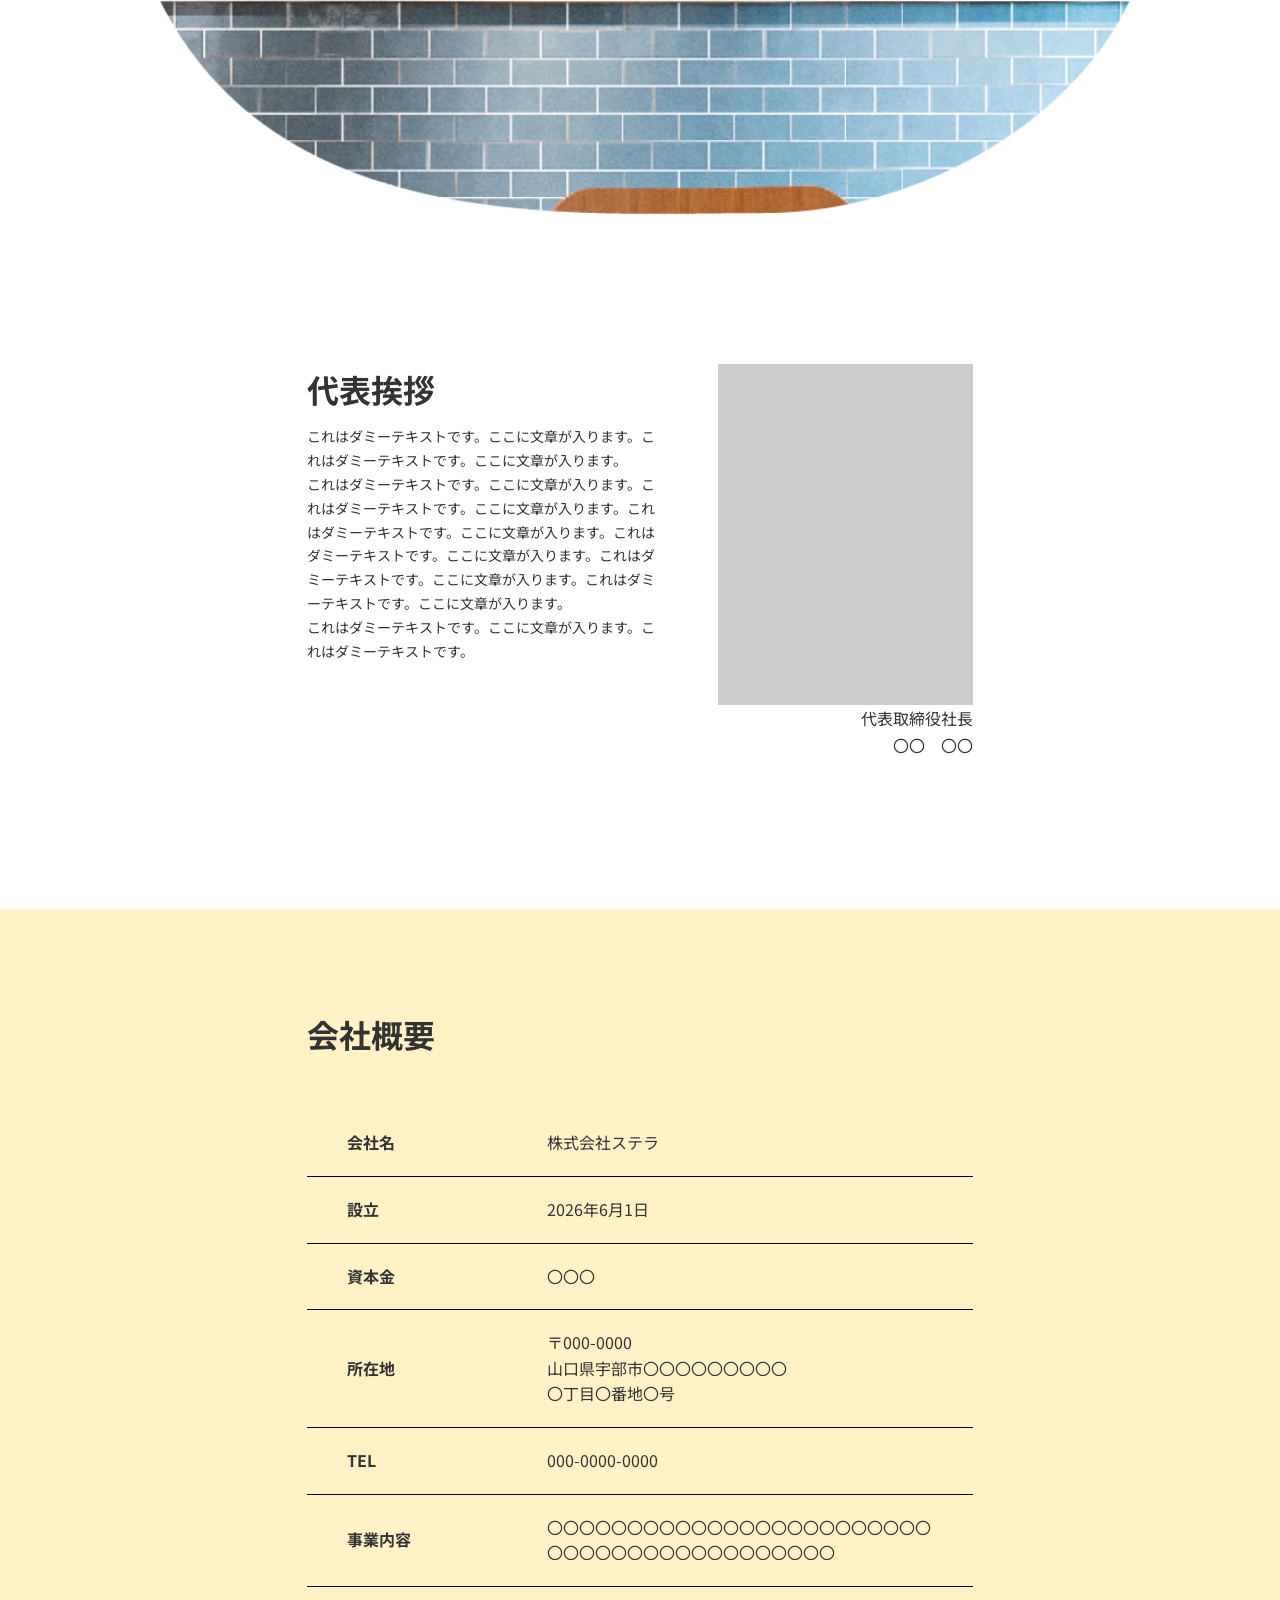
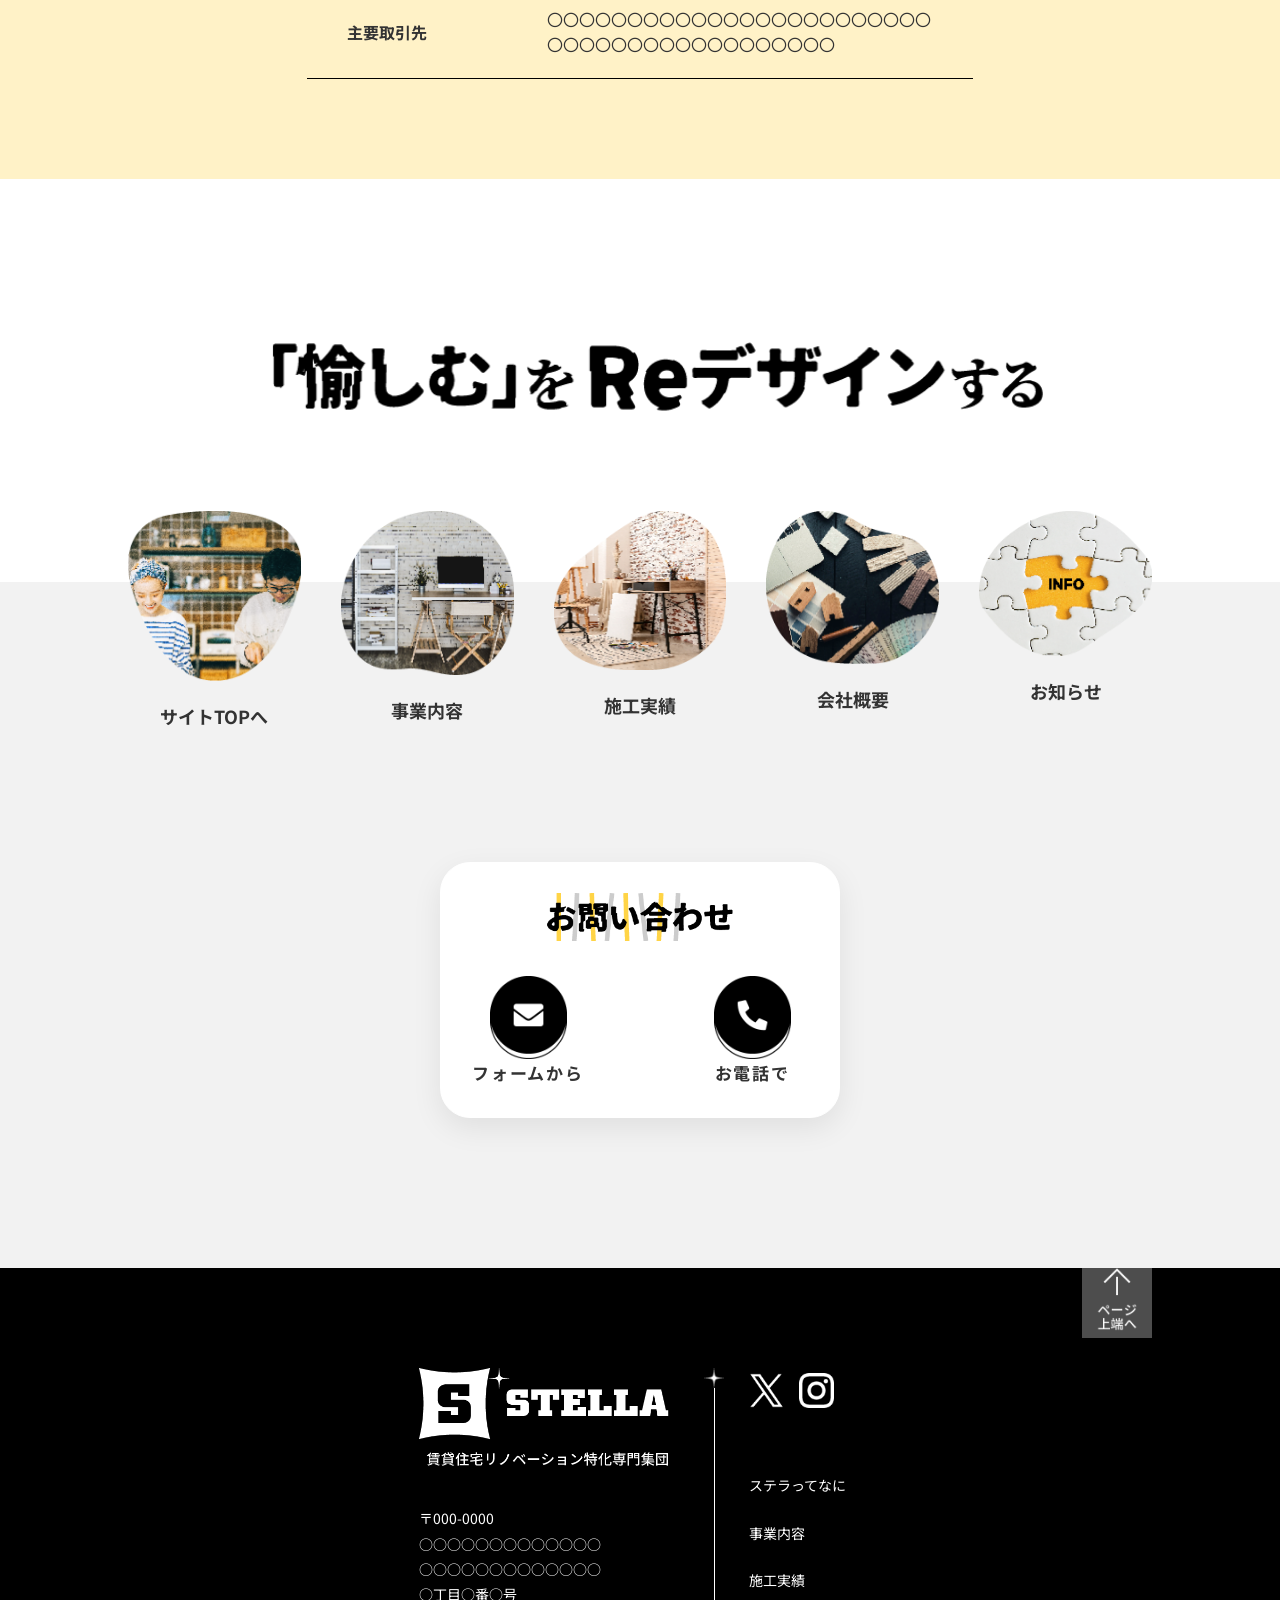
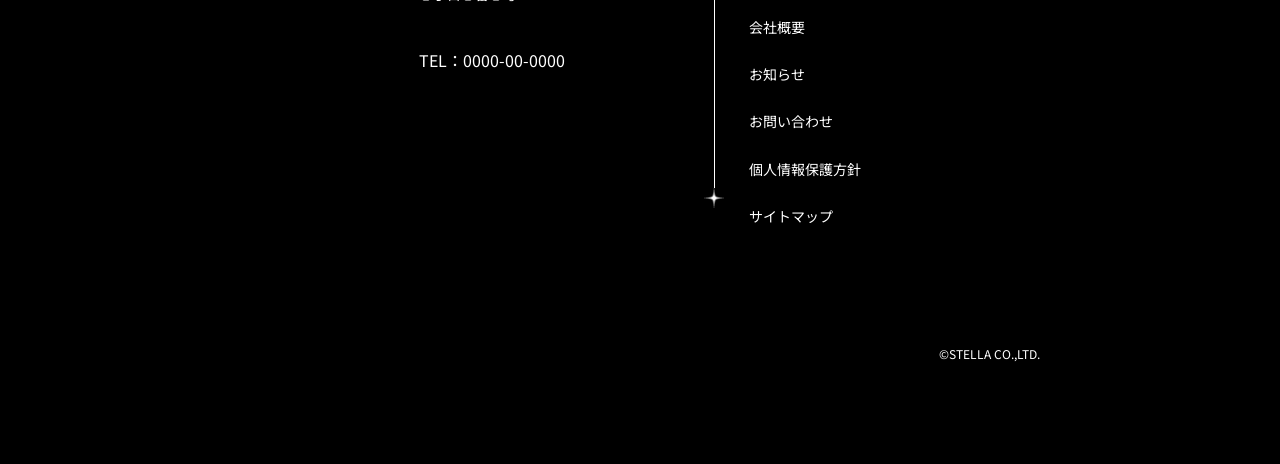
==== commit 8668b7f7: "page link" ====
--- a/company.html
+++ b/company.html
@@ -36,7 +36,7 @@
           <li><a href="#">ステラってなに</a></li>
           <li><a href="#">事業内容</a></li>
           <li><a href="single-works.html">施工実績</a></li>
-          <li><a href="#" class="is-active">会社概要</a></li>
+          <li><a href="company.html" class="is-active">会社概要</a></li>
           <li><a href="#">お知らせ</a></li>
         </ul>
       </nav>
@@ -53,7 +53,7 @@
         <ul>
           <li><a href="#">事業内容</a></li>
           <li><a href="single-works.html">施工実績</a></li>
-          <li><a href="#">会社概要</a></li>
+          <li><a href="company.html">会社概要</a></li>
           <li><a href="#">お問い合わせ</a></li>
         </ul>
       </nav>
@@ -210,7 +210,7 @@
                 </a>
               </div>
               <div class="redesign__item flex">
-                <a href="#">
+                <a href="company.html">
                   <div class="blob blob04">
                     <img src="assets/img/pages/redesign_company.png" alt="">
                   </div>
@@ -310,7 +310,7 @@
             <a href="single-works.html">施工実績</a>
           </li>
           <li>
-            <a href="#">会社概要</a>
+            <a href="company.html">会社概要</a>
           </li>
           <li>
             <a href="#">お知らせ</a>
--- a/assets/css/style.css
+++ b/assets/css/style.css
@@ -24,7 +24,7 @@
   line-height: 1.7;
 }
 
-@media (max-width: 600px) {
+@media (max-width: 640px) {
   p {
     font-size: 15px;
     line-height: 1.8;
@@ -48,7 +48,7 @@
 td {
   font-size: 16px;
 }
-@media (max-width: 600px) {
+@media (max-width: 640px) {
   th th,
   th td,
   td th,
@@ -79,7 +79,7 @@
   white-space: nowrap;
 }
 
-@media (max-width: 600px) {
+@media (max-width: 640px) {
   .pd-1 {
     padding: 0 1em;
   }
@@ -1250,7 +1250,7 @@
   padding-top: 60px;
   margin-inline: auto;
 }
-@media (max-width: 913px) and (max-width: 1024px) {
+@media (min-width: 913px) and (max-width: 1024px) {
   .footer__copyright {
     width: 800px;
   }
@@ -1296,7 +1296,7 @@
     right: 18vw;
   }
 }
-@media (max-width: 913px) and (max-width: 1024px) {
+@media (min-width: 913px) and (max-width: 1024px) {
   .footer__top {
     right: 10vw;
   }
@@ -2004,9 +2004,6 @@
 .redesign__item a:hover {
   opacity: 0.7;
 }
-.redesign .blob {
-  width: 180px;
-}
 .redesign .blob img {
   width: 100%;
   height: auto;
@@ -2019,6 +2016,11 @@
   margin: 0;
 }
 @media (max-width: 430px) {
+  .redesign__txt {
+    font-size: 15px;
+  }
+}
+@media (max-width: 430px) {
   .redesign__list {
     gap: 30px 15px;
     flex-wrap: wrap;
@@ -2045,7 +2047,7 @@
     padding: 60px 0 100px;
   }
 }
-@media (max-width: 640px) {
+@media (max-width: 920px) {
   .contact-area .inner-600 {
     width: 90%;
   }
@@ -2092,7 +2094,7 @@
 }
 .contact-area__item a p {
   margin: 0;
-  font-size: 22px;
+  font-size: 17px;
   font-weight: bold;
   letter-spacing: 0.1em;
 }
@@ -2127,36 +2129,33 @@
 }
 @media (max-width: 640px) {
   #company .kv-wrap {
-    height: 200px;
+    height: 150px;
   }
 }
 #company .kv-wrap .page-ttl {
   position: absolute;
-  top: 50%;
+  top: 35%;
   left: 50%;
   transform: translate(-50%, 30px);
-  text-align: center;
-  z-index: 2;
   opacity: 0;
   transition: transform 0.8s ease, opacity 0.8s ease;
 }
 #company .kv-wrap .page-ttl.is-animated {
-  transform: translate(-50%, -50%);
+  transform: translate(-50%, 0);
   opacity: 1;
 }
-#company .kv-wrap .page-ttl h3 {
-  display: inline-block;
-  color: #000;
-  font-size: 72px;
-  font-weight: bold;
-  letter-spacing: 0.03em;
-  line-height: 1.2;
-  padding: 10px 40px;
-  margin: 0;
-}
-@media (max-width: 640px) {
-  #company .kv-wrap .page-ttl h3 {
-    font-size: 20px;
+#company .kv-wrap .page-ttl h3 img {
+  display: block;
+  width: 300px;
+}
+@media (max-width: 640px) {
+  #company .kv-wrap .page-ttl h3 img {
+    width: 190px;
+  }
+}
+@media (max-width: 1025px) {
+  #company .company .inner-1000 {
+    width: 100%;
   }
 }
 #company .company-title {
@@ -2169,6 +2168,11 @@
     font-size: 2rem;
   }
 }
+@media (max-width: 1100px) {
+  #company .company-title {
+    font-size: 1.5rem;
+  }
+}
 @media (max-width: 640px) {
   #company .company-title {
     font-size: 24px;
@@ -2176,10 +2180,20 @@
 }
 #company .company__top img {
   width: 50%;
-  margin: 100px auto;
+  margin: 100px auto 0;
+}
+@media (max-width: 430px) {
+  #company .company__top img {
+    margin: 50px auto 0;
+  }
 }
 #company .company__concept {
   margin-top: 150px;
+}
+@media (max-width: 430px) {
+  #company .company__concept {
+    margin-top: 80px;
+  }
 }
 #company .company__concept-desc {
   margin-top: 40px;
@@ -2202,12 +2216,18 @@
 }
 @media (max-width: 640px) {
   #company .company__concept-image .deco-1 {
-    top: -20px;
-    left: -20px;
+    width: 17vw;
+    top: 6px;
+    right: 0px;
   }
 }
 #company .company__greeting {
   margin-top: 150px;
+}
+@media (max-width: 640px) {
+  #company .company__greeting {
+    margin-top: 80px;
+  }
 }
 #company .company__greeting-wrapper {
   display: flex;
@@ -2215,6 +2235,11 @@
   justify-content: flex-start;
   gap: 60px;
 }
+@media (max-width: 920px) {
+  #company .company__greeting-wrapper {
+    align-items: left;
+  }
+}
 @media (max-width: 640px) {
   #company .company__greeting-wrapper {
     flex-direction: column;
@@ -2232,6 +2257,12 @@
 #company .company__greeting-desc {
   margin-top: 40px;
 }
+@media (max-width: 1280px) {
+  #company .company__greeting-desc {
+    margin-top: 10px;
+    font-size: 14px;
+  }
+}
 #company .company__greeting-image {
   width: 40%;
   text-align: right;
@@ -2244,35 +2275,54 @@
   #company .company__greeting-image {
     width: 100%;
   }
+}
+#company .company__greeting-image__position {
+  text-align: right;
+}
+#company .company__greeting-image__name {
+  text-align: right;
 }
 #company .company__profile {
   background-color: #fff2c7;
   margin-top: 150px;
   padding: 100px 0;
 }
+@media (max-width: 640px) {
+  #company .company__profile {
+    margin-top: 80px;
+  }
+}
 #company .company__profile-table {
   width: 100%;
   margin-top: 50px;
   border-collapse: collapse;
 }
-#company .company__profile-table th,
+#company .company__profile-table th {
+  padding: 20px 40px;
+  border-bottom: 1px solid #000;
+  text-align: left;
+  width: 30%;
+  font-weight: bold;
+}
+@media (max-width: 640px) {
+  #company .company__profile-table th {
+    display: block;
+    width: 100%;
+    padding: 20px 10px;
+  }
+}
 #company .company__profile-table td {
   padding: 20px 40px;
   border-bottom: 1px solid #000;
   text-align: left;
-}
-#company .company__profile-table th {
-  width: 30%;
-  font-weight: bold;
-}
-#company .company__profile-table td {
   width: 70%;
 }
 @media (max-width: 640px) {
-  #company .company__profile-table th,
   #company .company__profile-table td {
     display: block;
     width: 100%;
+    border-bottom: none;
+    padding: 20px;
   }
 }
 
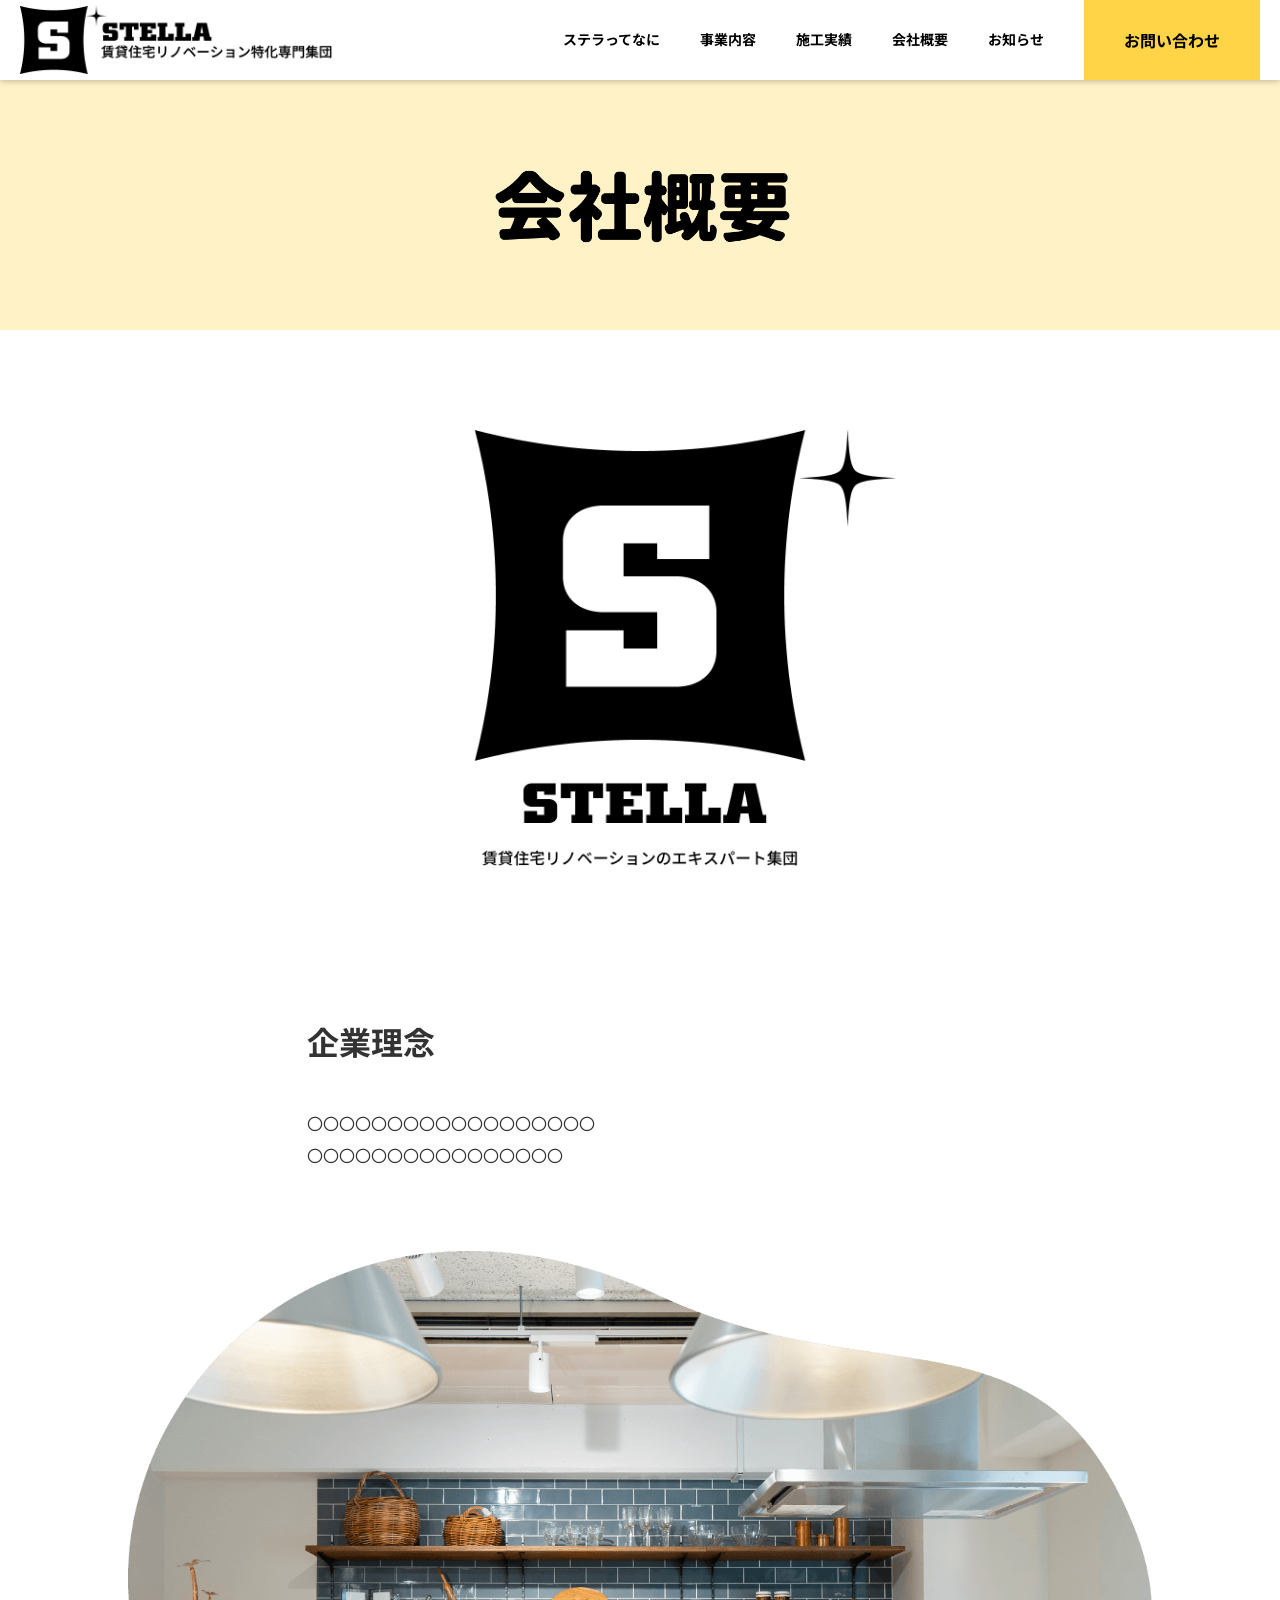
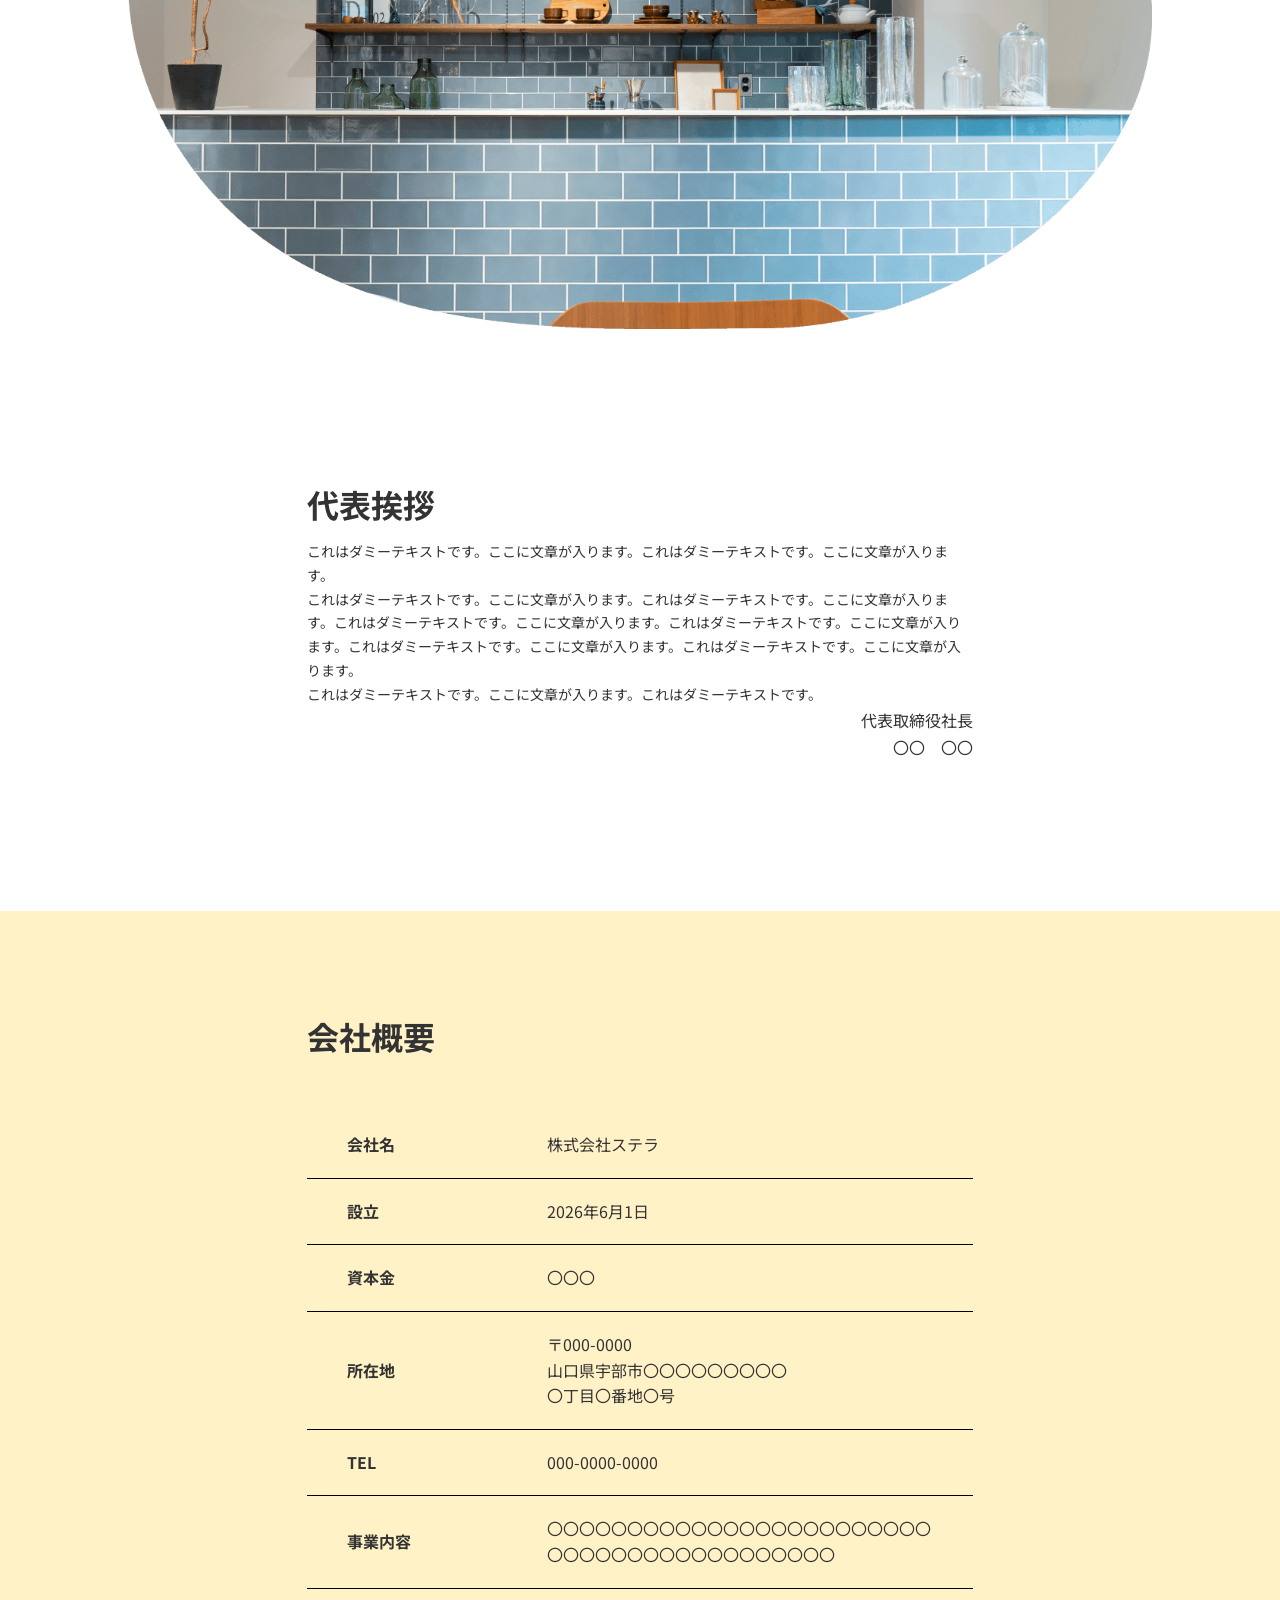
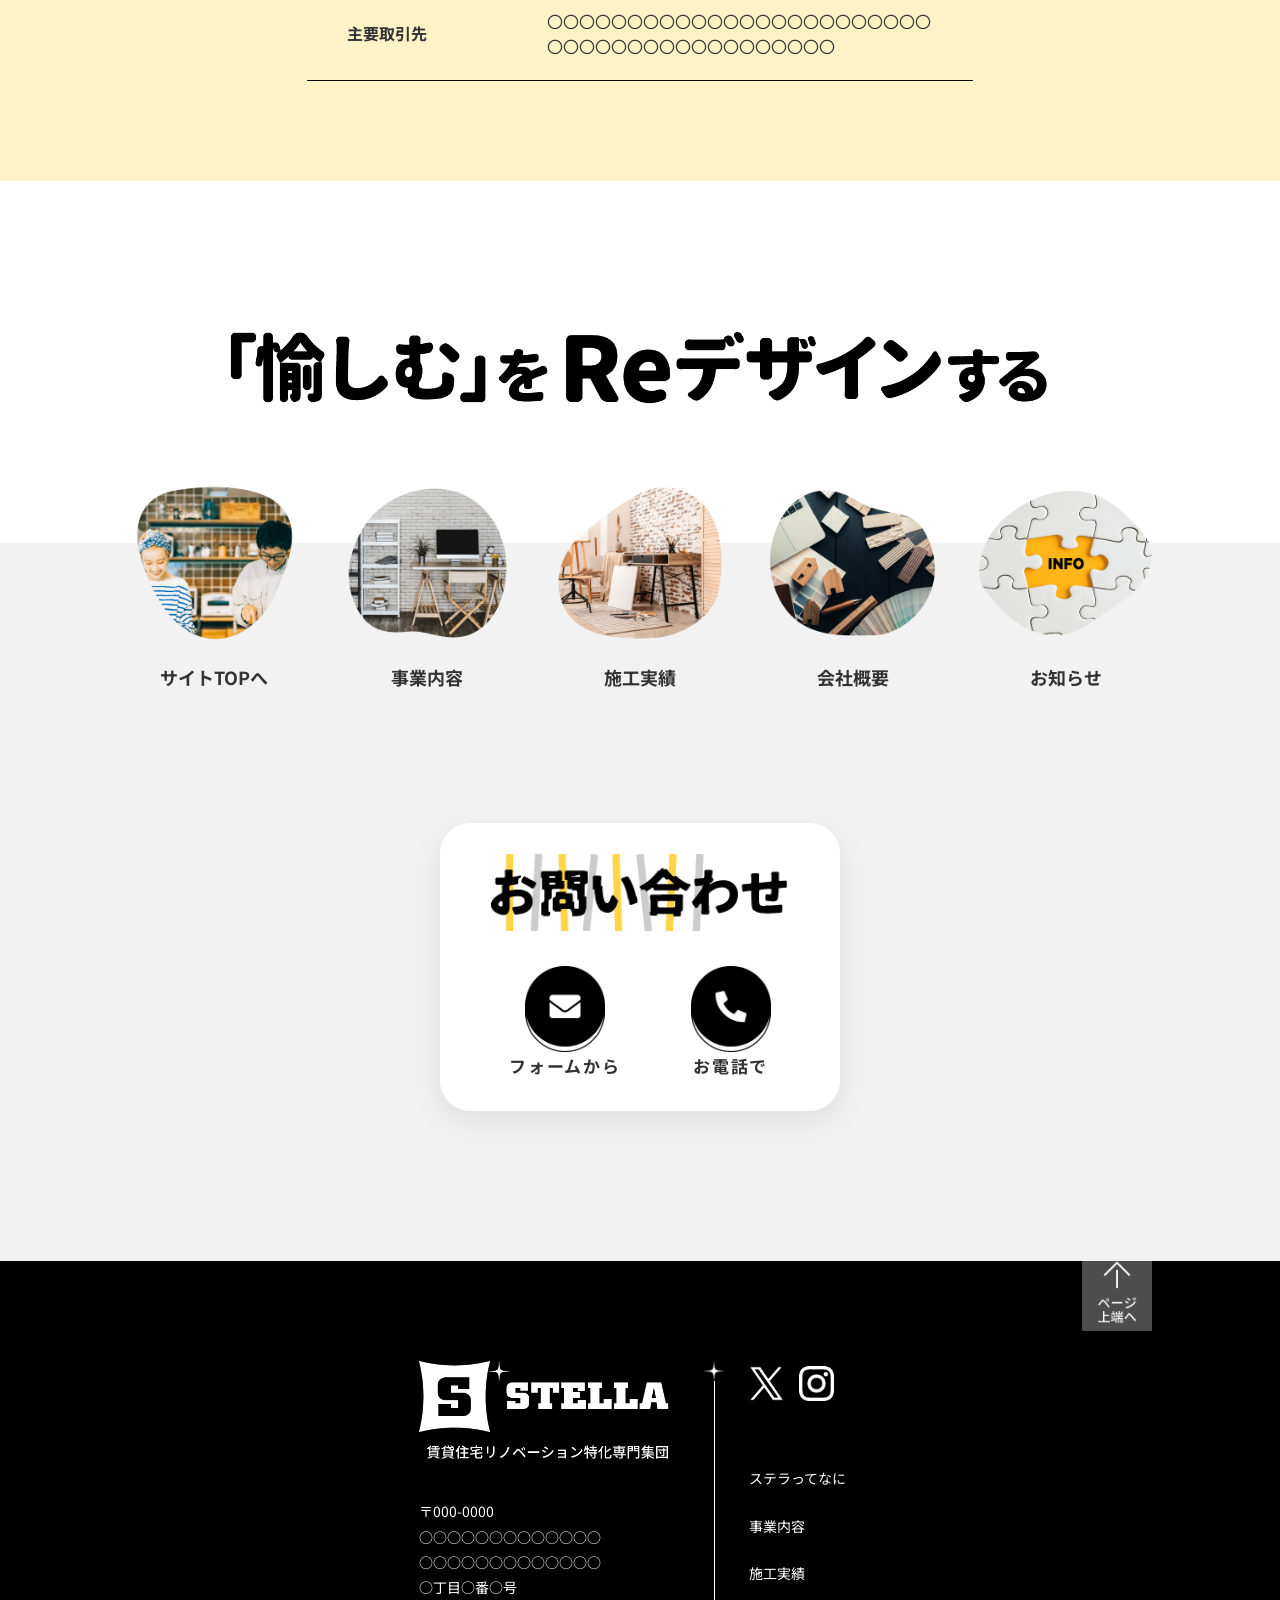
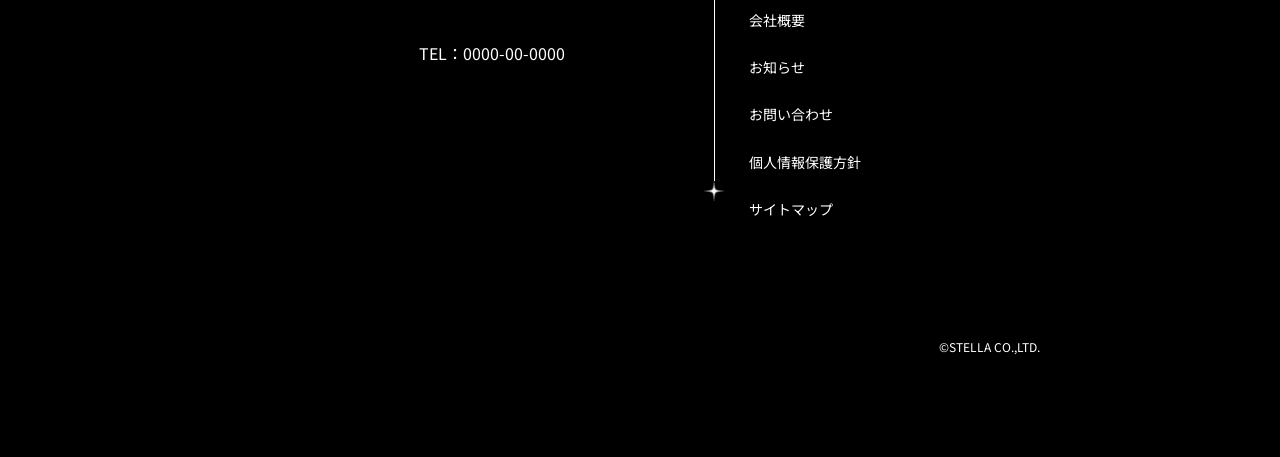
==== commit d8f25bc5: "font add" ====
--- a/company.html
+++ b/company.html
@@ -4,7 +4,7 @@
 <head>
   <meta charset="UTF-8">
   <meta name="viewport" content="width=device-width, initial-scale=1.0">
-  <title>STELLA｜会社概要</title>
+  <title>STELLA</title>
   <link rel="stylesheet" href="assets/css/slick.css">
   <link rel="stylesheet" href="assets/css/slick-theme.css">
   <link rel="stylesheet" href="assets/css/style.css">
@@ -12,6 +12,8 @@
   <link rel="preconnect" href="https://fonts.gstatic.com" crossorigin>
   <link rel="preconnect" href="assets/css/slick.css">
   <link rel="preconnect" href="assets/css/slick-theme.css">
+  <link rel="stylesheet" href="assets/fonts/GenJyuuGothic-Medium.css">
+  <link rel="stylesheet" href="assets/fonts/GenJyuuGothic-Bold.css">
   <link
     href="https://fonts.googleapis.com/css2?family=Noto+Sans+JP:wght@300;400;500;700&family=Noto+Serif+JP:wght@400;500;700&family=M+PLUS+Rounded+1c:wght@300;400;500;700&family=Sawarabi+Gothic&family=Sawarabi+Mincho&display=swap"
     rel="stylesheet">
@@ -34,9 +36,9 @@
       <nav id="menubar">
         <ul>
           <li><a href="#">ステラってなに</a></li>
-          <li><a href="#">事業内容</a></li>
+          <li><a href="business.html">事業内容</a></li>
           <li><a href="single-works.html">施工実績</a></li>
-          <li><a href="company.html" class="is-active">会社概要</a></li>
+          <li><a href="company.html">会社概要</a></li>
           <li><a href="#">お知らせ</a></li>
         </ul>
       </nav>
@@ -51,7 +53,7 @@
       </label>
       <nav class="sp-menu">
         <ul>
-          <li><a href="#">事業内容</a></li>
+          <li><a href="business.html">事業内容</a></li>
           <li><a href="single-works.html">施工実績</a></li>
           <li><a href="company.html">会社概要</a></li>
           <li><a href="#">お問い合わせ</a></li>
@@ -65,7 +67,7 @@
     <section class="kv">
       <div class="kv-wrap">
         <div class="page-ttl">
-          <h3><img src="assets/img/pages/company_ttl.png" alt=""></h3>
+          <h3><img src="assets/img/pages/company_top_ttl.png" alt=""></h3>
         </div>
       </div>
     </section>
@@ -93,7 +95,7 @@
                 <div class="deco-1" data-aos="fade-up" data-aos-duration="1200"><img src="assets/img/index/deco-1.png"
                     alt="">
                 </div>
-                <img src="assets/img/pages/company_philosophy.png" alt="">
+                <img src="assets/img/pages/company_concept.png" alt="">
 
               </div>
             </div>
@@ -112,10 +114,6 @@
                   <p class="company__greeting-desc">
                     これはダミーテキストです。ここに文章が入ります。これはダミーテキストです。ここに文章が入ります。<br>これはダミーテキストです。ここに文章が入ります。これはダミーテキストです。ここに文章が入ります。これはダミーテキストです。ここに文章が入ります。これはダミーテキストです。ここに文章が入ります。これはダミーテキストです。ここに文章が入ります。これはダミーテキストです。ここに文章が入ります。<br>これはダミーテキストです。ここに文章が入ります。これはダミーテキストです。
                   </p>
-                </div>
-
-                <div class="company__greeting-image">
-                  <img src="assets/img/pages/company_representative.png" alt="">
                   <p class="company__greeting-image__position">代表取締役社長
                   </p>
                   <p class="company__greeting-image__name">〇〇　〇〇
--- a/assets/css/style.css
+++ b/assets/css/style.css
@@ -2053,13 +2053,12 @@
   }
 }
 .contact-area .ttl-1 {
-  width: 50%;
+  width: 80%;
   margin: 0 auto 35px;
-}
-@media (max-width: 640px) {
-  .contact-area .ttl-1 {
-    width: 70%;
-  }
+  font-family: "GenJyuuGothic";
+  font-size: 3rem;
+  font-weight: 700;
+  text-align: center;
 }
 .contact-area__in {
   position: relative;
@@ -2089,8 +2088,9 @@
   transition: 0.3s;
 }
 .contact-area__item a img {
-  width: 50%;
+  width: 100%;
   display: block;
+  max-width: 80px;
 }
 .contact-area__item a p {
   margin: 0;
@@ -2120,19 +2120,22 @@
   }
 }
 
-/*  会社概要 */
-#company .kv-wrap {
+/*  会社概要 事業内容　タイトル */
+#company .kv-wrap,
+#business .kv-wrap {
   position: relative;
   background: #fff2c7;
   height: 250px;
   margin-top: 5rem;
 }
 @media (max-width: 640px) {
-  #company .kv-wrap {
+  #company .kv-wrap,
+  #business .kv-wrap {
     height: 150px;
   }
 }
-#company .kv-wrap .page-ttl {
+#company .kv-wrap .page-ttl,
+#business .kv-wrap .page-ttl {
   position: absolute;
   top: 35%;
   left: 50%;
@@ -2140,164 +2143,199 @@
   opacity: 0;
   transition: transform 0.8s ease, opacity 0.8s ease;
 }
-#company .kv-wrap .page-ttl.is-animated {
+#company .kv-wrap .page-ttl.is-animated,
+#business .kv-wrap .page-ttl.is-animated {
   transform: translate(-50%, 0);
   opacity: 1;
 }
-#company .kv-wrap .page-ttl h3 img {
+#company .kv-wrap .page-ttl h3 img,
+#business .kv-wrap .page-ttl h3 img {
   display: block;
   width: 300px;
 }
 @media (max-width: 640px) {
-  #company .kv-wrap .page-ttl h3 img {
+  #company .kv-wrap .page-ttl h3 img,
+  #business .kv-wrap .page-ttl h3 img {
     width: 190px;
   }
 }
 @media (max-width: 1025px) {
-  #company .company .inner-1000 {
+  #company .company .inner-1000,
+  #business .company .inner-1000 {
     width: 100%;
   }
 }
-#company .company-title {
+#company .company-title,
+#business .company-title {
   font-size: 2.5rem;
   font-weight: bold;
   text-align: left;
 }
 @media (max-width: 1280px) {
-  #company .company-title {
+  #company .company-title,
+  #business .company-title {
     font-size: 2rem;
   }
 }
 @media (max-width: 1100px) {
-  #company .company-title {
+  #company .company-title,
+  #business .company-title {
     font-size: 1.5rem;
   }
 }
 @media (max-width: 640px) {
-  #company .company-title {
+  #company .company-title,
+  #business .company-title {
     font-size: 24px;
   }
 }
-#company .company__top img {
+#company .company__top img,
+#business .company__top img {
   width: 50%;
   margin: 100px auto 0;
 }
 @media (max-width: 430px) {
-  #company .company__top img {
+  #company .company__top img,
+  #business .company__top img {
     margin: 50px auto 0;
   }
 }
-#company .company__concept {
+#company .company__concept,
+#business .company__concept {
   margin-top: 150px;
 }
 @media (max-width: 430px) {
-  #company .company__concept {
+  #company .company__concept,
+  #business .company__concept {
     margin-top: 80px;
   }
 }
-#company .company__concept-desc {
+#company .company__concept-desc,
+#business .company__concept-desc {
   margin-top: 40px;
   line-height: 2;
   text-align: left;
 }
-#company .company__concept-image {
+#company .company__concept-image,
+#business .company__concept-image {
   position: relative;
   margin-top: 80px;
 }
-#company .company__concept-image img {
+#company .company__concept-image img,
+#business .company__concept-image img {
   width: 100%;
   display: block;
 }
-#company .company__concept-image .deco-1 {
+#company .company__concept-image .deco-1,
+#business .company__concept-image .deco-1 {
   position: absolute;
   width: 12vw;
   top: 75px;
   right: -40px;
 }
 @media (max-width: 640px) {
-  #company .company__concept-image .deco-1 {
+  #company .company__concept-image .deco-1,
+  #business .company__concept-image .deco-1 {
     width: 17vw;
     top: 6px;
     right: 0px;
   }
 }
-#company .company__greeting {
+#company .company__greeting,
+#business .company__greeting {
   margin-top: 150px;
 }
 @media (max-width: 640px) {
-  #company .company__greeting {
+  #company .company__greeting,
+  #business .company__greeting {
     margin-top: 80px;
   }
 }
-#company .company__greeting-wrapper {
+#company .company__greeting-wrapper,
+#business .company__greeting-wrapper {
   display: flex;
   align-items: flex-start;
   justify-content: flex-start;
   gap: 60px;
 }
 @media (max-width: 920px) {
-  #company .company__greeting-wrapper {
+  #company .company__greeting-wrapper,
+  #business .company__greeting-wrapper {
     align-items: left;
   }
 }
 @media (max-width: 640px) {
-  #company .company__greeting-wrapper {
+  #company .company__greeting-wrapper,
+  #business .company__greeting-wrapper {
     flex-direction: column;
     gap: 40px;
   }
 }
-#company .company__greeting-body {
-  width: 55%;
-}
-@media (max-width: 640px) {
-  #company .company__greeting-body {
+#company .company__greeting-body,
+#business .company__greeting-body {
+  width: 100%;
+}
+@media (max-width: 640px) {
+  #company .company__greeting-body,
+  #business .company__greeting-body {
     width: 100%;
   }
 }
-#company .company__greeting-desc {
+#company .company__greeting-desc,
+#business .company__greeting-desc {
   margin-top: 40px;
 }
 @media (max-width: 1280px) {
-  #company .company__greeting-desc {
+  #company .company__greeting-desc,
+  #business .company__greeting-desc {
     margin-top: 10px;
     font-size: 14px;
   }
 }
-#company .company__greeting-image {
+#company .company__greeting-image,
+#business .company__greeting-image {
   width: 40%;
   text-align: right;
 }
-#company .company__greeting-image img {
+#company .company__greeting-image img,
+#business .company__greeting-image img {
   width: 100%;
   display: block;
 }
 @media (max-width: 640px) {
-  #company .company__greeting-image {
+  #company .company__greeting-image,
+  #business .company__greeting-image {
     width: 100%;
   }
 }
-#company .company__greeting-image__position {
+#company .company__greeting-image__position,
+#business .company__greeting-image__position {
   text-align: right;
 }
-#company .company__greeting-image__name {
+#company .company__greeting-image__name,
+#business .company__greeting-image__name {
   text-align: right;
 }
-#company .company__profile {
+#company .company__profile,
+#business .company__profile {
   background-color: #fff2c7;
   margin-top: 150px;
   padding: 100px 0;
 }
 @media (max-width: 640px) {
-  #company .company__profile {
+  #company .company__profile,
+  #business .company__profile {
     margin-top: 80px;
   }
 }
-#company .company__profile-table {
+#company .company__profile-table,
+#business .company__profile-table {
   width: 100%;
   margin-top: 50px;
   border-collapse: collapse;
 }
-#company .company__profile-table th {
+#company .company__profile-table th,
+#business .company__profile-table th {
   padding: 20px 40px;
   border-bottom: 1px solid #000;
   text-align: left;
@@ -2305,25 +2343,64 @@
   font-weight: bold;
 }
 @media (max-width: 640px) {
-  #company .company__profile-table th {
+  #company .company__profile-table th,
+  #business .company__profile-table th {
     display: block;
     width: 100%;
     padding: 20px 10px;
   }
 }
-#company .company__profile-table td {
+#company .company__profile-table td,
+#business .company__profile-table td {
   padding: 20px 40px;
   border-bottom: 1px solid #000;
   text-align: left;
   width: 70%;
 }
 @media (max-width: 640px) {
-  #company .company__profile-table td {
+  #company .company__profile-table td,
+  #business .company__profile-table td {
     display: block;
     width: 100%;
     border-bottom: none;
     padding: 20px;
   }
+}
+
+/* 事業内容 */
+#business .business__content {
+  display: flex;
+}
+#business .business__content-title {
+  width: 50%;
+  font-size: 50px;
+}
+#business .business__content-text {
+  font-size: 30px;
+  font-weight: bold;
+}
+#business .business__card {
+  display: flex;
+  gap: 50px;
+  margin-top: 100px;
+}
+#business .business__card-image {
+  width: 50%;
+}
+#business .business__card-content {
+  width: 50%;
+  display: flex;
+  flex-direction: column;
+  gap: 20px;
+}
+#business .business__card-title {
+  font-size: 20px;
+}
+#business .business__card-text {
+  font-size: 16px;
+}
+#business .business__card--reverse {
+  flex-direction: row-reverse;
 }
 
 .news {
--- a/assets/fonts/GenJyuuGothic-Medium.css
+++ b/assets/fonts/GenJyuuGothic-Medium.css
@@ -0,0 +1,1208 @@
+@charset "UTF-8";
+
+/*
+copyright 2021 Ichinose Shogo (@shogo82148) https://github.com/shogo82148/genjyuugothic-subsets
+copyright 2014 自家製フォント工房 by MM. http://jikasei.me/font/genjyuu/
+M+ OUTLINE FONTS is under the M+ FONTS LICENSE.
+*/
+
+/* [0] */
+@font-face {
+    font-family: 'GenJyuuGothic';
+    font-style: normal;
+    font-weight: 500;
+    font-display: swap;
+    src: url(./GenJyuuGothic-Medium-db7f7c4ed4231de85e4c72cad92bedecce95fb6097b525849090a5e09054e304-0.woff2) format('woff2');
+    unicode-range: U+25ee8, U+25f23, U+25f5c, U+25fd4, U+25fe0, U+25ffb, U+2600c, U+26017, U+26060, U+260ed, U+26222, U+2626a, U+26270, U+26286, U+2634c, U+26402, U+2667e, U+266b0, U+2671d, U+268dd, U+268ea, U+26951, U+2696f, U+26999, U+269dd, U+26a1e, U+26a58, U+26a8c, U+26ab7, U+26aff, U+26c29, U+26c73, U+26c9e, U+26cdd, U+26e40, U+26e65, U+26f94, U+26ff6-26ff8, U+270f4, U+2710d, U+27139, U+273da-273db, U+273fe, U+27410, U+27449, U+27614-27615, U+27631, U+27684, U+27693, U+2770e, U+27723, U+27752, U+278b2, U+27985, U+279b4, U+27a84, U+27bb3, U+27bbe, U+27bc7, U+27c3c, U+27cb8, U+27d73, U+27da0, U+27e10, U+27eaf, U+27fb7, U+2808a, U+280bb, U+28277, U+28282, U+282f3, U+283cd, U+2840c, U+28455, U+284dc, U+2856b, U+285c8-285c9, U+286d7, U+286fa, U+28946, U+28949, U+2896b, U+28987-28988, U+289ba-289bb, U+28a1e, U+28a29, U+28a43, U+28a71, U+28a99, U+28acd, U+28add, U+28ae4, U+28bc1, U+28bef, U+28cdd, U+28d10, U+28d71, U+28dfb, U+28e0f, U+28e17, U+28e1f, U+28e36, U+28e89, U+28eeb, U+28ef6, U+28f32, U+28ff8, U+292a0, U+292b1, U+29490, U+295cf, U+2967f, U+296f0, U+29719, U+29750, U+29810, U+298c6, U+29a72, U+29d4b, U+29ddb, U+29e15, U+29e3d, U+29e49, U+29e8a, U+29ec4, U+29edb, U+29ee9, U+29fce, U+29fd7, U+2a01a, U+2a02f, U+2a082, U+2a0f9, U+2a190, U+2a2b2, U+2a38c, U+2a437, U+2a5f1, U+2a602, U+2a61a, U+2a6b2, U+2a9e6, U+2b746, U+2b751, U+2b753, U+2b75a, U+2b75c, U+2b765, U+2b776-2b777, U+2b77c, U+2b782, U+2b789, U+2b78b, U+2b78e, U+2b794, U+2b7ac, U+2b7af, U+2b7bd, U+2b7c9, U+2b7cf, U+2b7d2, U+2b7d8, U+2b7f0, U+2b80d, U+2b817, U+2b81a, U+2d544, U+2e278, U+2e569, U+2e6ea, U+2f804, U+2f80f, U+2f815, U+2f818, U+2f81a, U+2f822, U+2f828, U+2f82c, U+2f833, U+2f83f, U+2f846, U+2f852, U+2f862, U+2f86d, U+2f873, U+2f877, U+2f884, U+2f899-2f89a, U+2f8a6, U+2f8ac, U+2f8b2, U+2f8b6, U+2f8d3, U+2f8db-2f8dc, U+2f8e1, U+2f8e5, U+2f8ea, U+2f8ed, U+2f8fc, U+2f903, U+2f90b, U+2f90f, U+2f91a, U+2f920-2f921, U+2f945, U+2f947, U+2f96c, U+2f995, U+2f9d0, U+2f9de-2f9df, U+2f9f4;
+}
+
+/* [1] */
+@font-face {
+    font-family: 'GenJyuuGothic';
+    font-style: normal;
+    font-weight: 500;
+    font-display: swap;
+    src: url(./GenJyuuGothic-Medium-db7f7c4ed4231de85e4c72cad92bedecce95fb6097b525849090a5e09054e304-1.woff2) format('woff2');
+    unicode-range: U+1f235-1f23b, U+1f240-1f248, U+1f250-1f251, U+2000b, U+20089-2008a, U+200a2, U+200a4, U+200b0, U+200f5, U+20158, U+201a2, U+20213, U+2032b, U+20371, U+20381, U+203f9, U+2044a, U+20509, U+2053f, U+205b1, U+205d6, U+20611, U+20628, U+206ec, U+2074f, U+207c8, U+20807, U+2083a, U+208b9, U+2090e, U+2097c, U+20984, U+2099d, U+20a64, U+20ad3, U+20b1d, U+20b9f, U+20bb7, U+20d45, U+20d58, U+20de1, U+20e64, U+20e6d, U+20e95, U+20f5f, U+21201, U+2123d, U+21255, U+21274, U+2127b, U+212d7, U+212e4, U+212fd, U+2131b, U+21336, U+21344, U+213c4, U+2146d-2146e, U+215d7, U+21647, U+216b4, U+21706, U+21742, U+218bd, U+219c3, U+21a1a, U+21c56, U+21d2d, U+21d45, U+21d62, U+21d78, U+21d92, U+21d9c, U+21da1, U+21db7, U+21de0, U+21e33-21e34, U+21f1e, U+21f76, U+21ffa, U+2217b, U+22218, U+2231e, U+223ad, U+22609, U+226f3, U+2285b, U+228ab, U+2298f, U+22ab8, U+22b46, U+22b4f-22b50, U+22ba6, U+22c1d, U+22c24, U+22de1, U+22e42, U+22feb, U+231b6, U+231c3-231c4, U+231f5, U+23372, U+233cc, U+233d0, U+233d2-233d3, U+233d5, U+233da, U+233df, U+233e4, U+233fe, U+2344a-2344b, U+23451, U+23465, U+234e4, U+2355a, U+23594, U+235c4, U+23638-2363a, U+23647, U+2370c, U+2371c, U+2373f, U+23763-23764, U+237e7, U+237f1, U+237ff, U+23824, U+2383d, U+23a98, U+23c7f, U+23cbe, U+23cfe, U+23d00, U+23d0e, U+23d40, U+23dd3, U+23df9-23dfa, U+23f7e, U+2404b, U+24096, U+24103, U+241c6, U+241fe, U+242ee, U+243bc, U+243d0, U+24629, U+246a5, U+247f1, U+24896, U+248e9, U+24a4d, U+24b56, U+24b6f, U+24c16, U+24d14, U+24e04, U+24e0e, U+24e37, U+24e6a, U+24e8b, U+24ff2, U+2504a, U+25055, U+25122, U+251a9, U+251cd, U+251e5, U+2521e, U+2524c, U+2542e, U+2548e, U+254d9, U+2550e, U+255a7, U+2567f, U+25771, U+257a9, U+257b4, U+25874, U+259c4, U+259cc, U+259d4, U+25ad7, U+25ae3-25ae4, U+25af1, U+25bb2, U+25c4b, U+25c64, U+25da1, U+25e2e, U+25e56, U+25e62, U+25e65, U+25ec2, U+25ed8;
+}
+
+/* [2] */
+@font-face {
+    font-family: 'GenJyuuGothic';
+    font-style: normal;
+    font-weight: 500;
+    font-display: swap;
+    src: url(./GenJyuuGothic-Medium-db7f7c4ed4231de85e4c72cad92bedecce95fb6097b525849090a5e09054e304-2.woff2) format('woff2');
+    unicode-range: U+ffd7, U+ffda-ffdc, U+ffe0-ffe2, U+ffe4, U+ffe6, U+ffe8-ffee, U+1f100-1f10c, U+1f110-1f16c, U+1f170-1f1ac, U+1f200-1f202, U+1f210-1f234;
+}
+
+/* [3] */
+@font-face {
+    font-family: 'GenJyuuGothic';
+    font-style: normal;
+    font-weight: 500;
+    font-display: swap;
+    src: url(./GenJyuuGothic-Medium-db7f7c4ed4231de85e4c72cad92bedecce95fb6097b525849090a5e09054e304-3.woff2) format('woff2');
+    unicode-range: U+fa10, U+fa12-fa6d, U+fb00-fb04, U+fe10-fe19, U+fe30-fe42, U+fe44-fe52, U+fe54-fe66, U+fe68-fe6b, U+ff02, U+ff04, U+ff07, U+ff51, U+ff5b, U+ff5d, U+ff5f-ff60, U+ff66, U+ff69, U+ff87, U+ffa1-ffbe, U+ffc2-ffc7, U+ffca-ffcf, U+ffd2-ffd6;
+}
+
+/* [4] */
+@font-face {
+    font-family: 'GenJyuuGothic';
+    font-style: normal;
+    font-weight: 500;
+    font-display: swap;
+    src: url(./GenJyuuGothic-Medium-db7f7c4ed4231de85e4c72cad92bedecce95fb6097b525849090a5e09054e304-4.woff2) format('woff2');
+    unicode-range: U+f92d-f959, U+f95b-f9f2, U+f9f4-fa0b, U+fa0e-fa0f;
+}
+
+/* [5] */
+@font-face {
+    font-family: 'GenJyuuGothic';
+    font-style: normal;
+    font-weight: 500;
+    font-display: swap;
+    src: url(./GenJyuuGothic-Medium-db7f7c4ed4231de85e4c72cad92bedecce95fb6097b525849090a5e09054e304-5.woff2) format('woff2');
+    unicode-range: U+9e8b-9e8c, U+9e8e-9e8f, U+9e91-9e92, U+9e95-9e96, U+9e98, U+9e9b, U+9e9d-9e9e, U+9ea4-9ea5, U+9ea8-9eaa, U+9eac-9eb0, U+9eb3-9eb5, U+9eb8, U+9ebc-9ebf, U+9ec3, U+9ec6, U+9ec8, U+9ecb-9ecd, U+9ecf-9ed1, U+9ed4-9ed5, U+9ed8, U+9edb-9ee0, U+9ee4-9ee5, U+9ee7-9ee8, U+9eec-9ef2, U+9ef4-9ef9, U+9efb-9eff, U+9f02-9f03, U+9f07-9f09, U+9f0e-9f12, U+9f14-9f17, U+9f19-9f1b, U+9f1f-9f22, U+9f26, U+9f2a-9f2c, U+9f2f, U+9f31-9f32, U+9f34, U+9f37, U+9f39-9f3a, U+9f3c-9f3f, U+9f41, U+9f43-9f47, U+9f4a, U+9f4e-9f50, U+9f52-9f58, U+9f5a, U+9f5d-9f61, U+9f63, U+9f66-9f6a, U+9f6c-9f73, U+9f75-9f77, U+9f7a, U+9f7d, U+9f7f, U+9f8f-9f92, U+9f94-9f97, U+9f99, U+9f9c-9fa3, U+9fa5, U+9fb4, U+9fbc-9fc2, U+9fc4, U+9fc6, U+9fcc, U+f900-f92c;
+}
+
+/* [6] */
+@font-face {
+    font-family: 'GenJyuuGothic';
+    font-style: normal;
+    font-weight: 500;
+    font-display: swap;
+    src: url(./GenJyuuGothic-Medium-db7f7c4ed4231de85e4c72cad92bedecce95fb6097b525849090a5e09054e304-6.woff2) format('woff2');
+    unicode-range: U+9c3e, U+9c41, U+9c43-9c4a, U+9c4e-9c50, U+9c52-9c54, U+9c56, U+9c58, U+9c5a-9c61, U+9c63, U+9c65, U+9c67-9c6b, U+9c6d-9c6e, U+9c70, U+9c72, U+9c75-9c78, U+9c7a-9c7c, U+9ce6-9ce7, U+9ceb-9cec, U+9cf0, U+9cf2, U+9cf6-9cf7, U+9cf9, U+9d02-9d03, U+9d06-9d09, U+9d0b, U+9d0e, U+9d11-9d12, U+9d15, U+9d17-9d18, U+9d1b-9d1f, U+9d23, U+9d26, U+9d2a-9d2c, U+9d2f-9d30, U+9d32-9d34, U+9d3a, U+9d3c-9d3f, U+9d41-9d48, U+9d4a, U+9d50-9d54, U+9d59, U+9d5d-9d65, U+9d69-9d6c, U+9d6f-9d70, U+9d72-9d73, U+9d76-9d77, U+9d7a-9d7c, U+9d7e, U+9d83-9d84, U+9d86-9d87, U+9d89-9d8a, U+9d8d-9d8e, U+9d92-9d93, U+9d95-9d9a, U+9da1, U+9da4, U+9da9-9dac, U+9dae, U+9db1-9db2, U+9db5, U+9db8-9dbd, U+9dbf-9dc4, U+9dc6-9dc7, U+9dc9-9dca, U+9dcf, U+9dd3-9dd7, U+9dd9-9dda, U+9dde-9de0, U+9de3, U+9de5-9de7, U+9de9, U+9deb, U+9ded-9df0, U+9df3-9df4, U+9df8, U+9dfd-9dfe, U+9e02, U+9e07, U+9e0a, U+9e0d-9e0e, U+9e10-9e12, U+9e15-9e16, U+9e19-9e1f, U+9e75, U+9e79-9e7d, U+9e80-9e85, U+9e87-9e88;
+}
+
+/* [7] */
+@font-face {
+    font-family: 'GenJyuuGothic';
+    font-style: normal;
+    font-weight: 500;
+    font-display: swap;
+    src: url(./GenJyuuGothic-Medium-db7f7c4ed4231de85e4c72cad92bedecce95fb6097b525849090a5e09054e304-7.woff2) format('woff2');
+    unicode-range: U+9ae5-9ae7, U+9ae9, U+9aeb-9aec, U+9aee-9aef, U+9af1-9af5, U+9af7, U+9af9-9afb, U+9afd, U+9aff-9b06, U+9b08-9b09, U+9b0b-9b0e, U+9b10, U+9b12, U+9b16, U+9b18-9b1d, U+9b1f-9b20, U+9b22-9b23, U+9b25-9b2f, U+9b32-9b35, U+9b37, U+9b39-9b3b, U+9b3d, U+9b43-9b44, U+9b48, U+9b4b-9b4f, U+9b51, U+9b55-9b58, U+9b5b, U+9b5e, U+9b61, U+9b63, U+9b65-9b66, U+9b68, U+9b6a-9b6f, U+9b72-9b79, U+9b7f-9b80, U+9b83-9b87, U+9b89-9b8b, U+9b8d, U+9b8f-9b94, U+9b96-9b97, U+9b9a, U+9b9d-9ba0, U+9ba6-9ba7, U+9ba9-9baa, U+9bac, U+9bb0-9bb2, U+9bb4, U+9bb7-9bb9, U+9bbb-9bbc, U+9bbe-9bc1, U+9bc6-9bc8, U+9bca, U+9bce-9bd2, U+9bd4, U+9bd7-9bd8, U+9bdd, U+9bdf, U+9be1-9be5, U+9be7, U+9bea-9beb, U+9bee-9bf3, U+9bf5, U+9bf7-9bfa, U+9bfd, U+9bff-9c00, U+9c02, U+9c04, U+9c06, U+9c08-9c0d, U+9c0f-9c16, U+9c18-9c1e, U+9c21-9c2a, U+9c2d-9c32, U+9c35-9c37, U+9c39-9c3a, U+9c3d;
+}
+
+/* [8] */
+@font-face {
+    font-family: 'GenJyuuGothic';
+    font-style: normal;
+    font-weight: 500;
+    font-display: swap;
+    src: url(./GenJyuuGothic-Medium-db7f7c4ed4231de85e4c72cad92bedecce95fb6097b525849090a5e09054e304-8.woff2) format('woff2');
+    unicode-range: U+98eb, U+98ed-98ee, U+98f0-98f1, U+98f3, U+98f6, U+9902, U+9907-9909, U+9911-9912, U+9914-9918, U+991a-9922, U+9924, U+9926-9927, U+992b-992c, U+992e, U+9931-9935, U+9939-993e, U+9940-9942, U+9945-9949, U+994b-994e, U+9950-9952, U+9954-9955, U+9958-9959, U+995b-995c, U+995e-9960, U+9963, U+9997-9998, U+999b, U+999d-999f, U+99a3, U+99a5-99a6, U+99a8, U+99ad-99ae, U+99b0-99b2, U+99b5, U+99b9-99ba, U+99bc-99bd, U+99bf, U+99c1, U+99c3, U+99c8-99c9, U+99d1, U+99d3-99d5, U+99d8-99df, U+99e1-99e2, U+99e7, U+99ea-99ee, U+99f0-99f2, U+99f4-99f5, U+99f8-99f9, U+99fb-99fe, U+9a01-9a05, U+9a08, U+9a0a-9a0c, U+9a0f-9a11, U+9a16, U+9a1a, U+9a1e, U+9a20, U+9a22-9a24, U+9a27, U+9a2b, U+9a2d-9a2e, U+9a31, U+9a33, U+9a35-9a38, U+9a3e, U+9a40-9a45, U+9a47, U+9a4a-9a4e, U+9a51-9a52, U+9a54-9a58, U+9a5b, U+9a5d, U+9a5f, U+9a62, U+9a64-9a65, U+9a69-9a6c, U+9aaa, U+9aac-9ab0, U+9ab2, U+9ab4-9ab7, U+9ab9, U+9abb-9ac1, U+9ac3, U+9ac6, U+9ac8, U+9ace-9ad3, U+9ad5-9ad7, U+9adb-9adc, U+9ade-9ae0, U+9ae2-9ae4;
+}
+
+/* [9] */
+@font-face {
+    font-family: 'GenJyuuGothic';
+    font-style: normal;
+    font-weight: 500;
+    font-display: swap;
+    src: url(./GenJyuuGothic-Medium-db7f7c4ed4231de85e4c72cad92bedecce95fb6097b525849090a5e09054e304-9.woff2) format('woff2');
+    unicode-range: U+971d, U+9721-9724, U+9728, U+972a, U+9730-9731, U+9733, U+9736, U+9738-9739, U+973b, U+973d-973e, U+9741-9744, U+9746-974a, U+974d-974f, U+9751, U+9755, U+9757-9758, U+975a-975c, U+9760-9761, U+9763-9764, U+9766-9768, U+976a-976b, U+976e, U+9771, U+9773, U+9776-977d, U+977f-9781, U+9785-9786, U+9789, U+978b, U+978f-9790, U+9795-9797, U+9799-979a, U+979c, U+979e-97a0, U+97a2-97a3, U+97a6, U+97a8, U+97ab-97ac, U+97ae, U+97b1-97b6, U+97b8-97ba, U+97bc, U+97be-97bf, U+97c1, U+97c3-97ce, U+97d0-97d1, U+97d4, U+97d7-97d9, U+97db-97de, U+97e0-97e1, U+97e4, U+97e6, U+97ed-97ef, U+97f1-97f2, U+97f4-97f8, U+97fa, U+9804, U+9807, U+980a, U+980c-980f, U+9814, U+9816-9817, U+9819-981a, U+981c, U+981e, U+9820-9821, U+9823-9826, U+982b, U+982e-9830, U+9832-9835, U+9837, U+9839, U+983d-983e, U+9844, U+9846-9847, U+984a-984b, U+984f, U+9851-9853, U+9856-9857, U+9859-985b, U+9862-9863, U+9865-9866, U+986a-986c, U+986f-9871, U+9873-9875, U+98aa-98ab, U+98ad-98ae, U+98b0-98b1, U+98b4, U+98b6-98b8, U+98ba-98bc, U+98bf, U+98c2-98c8, U+98cb-98cc, U+98ce, U+98dc, U+98de, U+98e0-98e1, U+98e3, U+98e5-98e7, U+98e9-98ea;
+}
+
+/* [10] */
+@font-face {
+    font-family: 'GenJyuuGothic';
+    font-style: normal;
+    font-weight: 500;
+    font-display: swap;
+    src: url(./GenJyuuGothic-Medium-db7f7c4ed4231de85e4c72cad92bedecce95fb6097b525849090a5e09054e304-10.woff2) format('woff2');
+    unicode-range: U+944a, U+944c, U+9452-9453, U+9455, U+9459-945c, U+945e-9463, U+9468, U+946a-946b, U+946d-9472, U+9475, U+9477, U+947c-947f, U+9481, U+9483-9485, U+9578-9579, U+957e-957f, U+9582, U+9584, U+9586-9588, U+958a, U+958c-958f, U+9592, U+9594, U+9596, U+9598-9599, U+959d-95a1, U+95a4, U+95a6-95a9, U+95ab-95ad, U+95b1, U+95b4, U+95b6, U+95b9-95bf, U+95c3, U+95c6, U+95c8-95cd, U+95d0-95d6, U+95d9-95da, U+95dc-95e2, U+95e4-95e6, U+95e8, U+961d-961e, U+9621-9622, U+9624-9626, U+9628, U+962c, U+962e-962f, U+9631, U+9633-9634, U+9637-963a, U+963c-963d, U+9641-9642, U+964b-964c, U+964f, U+9652, U+9654, U+9656-9658, U+965c-965f, U+9661, U+9666, U+966a, U+966c, U+966e, U+9672, U+9674, U+9677, U+967b-967c, U+967e-967f, U+9681-9684, U+9689, U+968b, U+968d, U+9691, U+9695-9698, U+969a, U+969d, U+969f, U+96a4-96aa, U+96ae-96b4, U+96b6, U+96b8-96bb, U+96bd, U+96c1, U+96c9-96cb, U+96cd-96ce, U+96d2, U+96d5-96d6, U+96d8-96da, U+96dc-96df, U+96e9, U+96ef, U+96f1, U+96f9-96fa, U+9702-9706, U+9708-9709, U+970d-970f, U+9711, U+9713-9714, U+9716, U+9719-971b;
+}
+
+/* [11] */
+@font-face {
+    font-family: 'GenJyuuGothic';
+    font-style: normal;
+    font-weight: 500;
+    font-display: swap;
+    src: url(./GenJyuuGothic-Medium-db7f7c4ed4231de85e4c72cad92bedecce95fb6097b525849090a5e09054e304-11.woff2) format('woff2');
+    unicode-range: U+92bc-92bd, U+92bf-92c3, U+92c5-92c8, U+92cb-92d0, U+92d2-92d3, U+92d5, U+92d7-92d9, U+92dc-92dd, U+92df-92e1, U+92e3-92e5, U+92e7-92ea, U+92ec, U+92ee, U+92f0, U+92f2, U+92f7-92fb, U+92ff-9300, U+9302, U+9304, U+9308, U+930d, U+930f-9311, U+9314-9315, U+9318-931a, U+931c-931f, U+9321-9325, U+9327-932b, U+932e, U+9333-9337, U+933a-933b, U+9344, U+9347-934a, U+934d, U+9350-9352, U+9354-9358, U+935a, U+935c, U+935e, U+9360, U+9364-9365, U+9367, U+9369-936d, U+936f-9371, U+9373-9374, U+9376, U+937a, U+937d-9382, U+9388, U+938a-938b, U+938d, U+938f, U+9392, U+9394-9395, U+9397-9398, U+939a-939b, U+939e, U+93a1, U+93a3-93a4, U+93a6, U+93a8-93a9, U+93ab-93ad, U+93b0, U+93b4-93b6, U+93b9-93bb, U+93c1, U+93c3-93cd, U+93d0-93d1, U+93d3, U+93d6-93d9, U+93dc-93df, U+93e2, U+93e4-93e8, U+93f1, U+93f5, U+93f7-93fb, U+93fd, U+9401-9404, U+9407-9409, U+940d-9410, U+9413-9417, U+9419-941a, U+941f, U+9421, U+942b, U+942e-942f, U+9431-9434, U+9436, U+9438, U+943a-943b, U+943d, U+943f, U+9441, U+9443-9445, U+9448;
+}
+
+/* [12] */
+@font-face {
+    font-family: 'GenJyuuGothic';
+    font-style: normal;
+    font-weight: 500;
+    font-display: swap;
+    src: url(./GenJyuuGothic-Medium-db7f7c4ed4231de85e4c72cad92bedecce95fb6097b525849090a5e09054e304-12.woff2) format('woff2');
+    unicode-range: U+9143, U+9146-914c, U+914f, U+9153, U+9156-915b, U+9161, U+9163-9165, U+9167, U+9169, U+916d, U+9172-9174, U+9179-917b, U+9181-9183, U+9185-9187, U+9189-918b, U+918e, U+9191, U+9193-9195, U+9197-9198, U+919e, U+91a1-91a2, U+91a6, U+91a8, U+91aa-91b6, U+91ba-91bd, U+91bf-91c6, U+91c9, U+91cb, U+91d0, U+91d3-91d4, U+91d6-91d7, U+91d9-91db, U+91de-91df, U+91e1, U+91e4-91e6, U+91e9-91ea, U+91ec-91f1, U+91f5-91f7, U+91f9, U+91fb-91fd, U+91ff-9201, U+9204-9207, U+9209-920a, U+920c, U+920e, U+9210-9218, U+921c-921e, U+9223-9226, U+9228-9229, U+922c, U+922e-9230, U+9233, U+9235-923a, U+923c, U+923e-9240, U+9242-9243, U+9245-924b, U+924d-9251, U+9256-925a, U+925c-925e, U+9260-9261, U+9264-9269, U+926e-9270, U+9275-9279, U+927b-927f, U+9288-928a, U+928d-928e, U+9291-9293, U+9295-9297, U+9299, U+929b-929c, U+929f-92a0, U+92a4-92a5, U+92a7-92a8, U+92ab, U+92af, U+92b2-92b3, U+92b6-92bb;
+}
+
+/* [13] */
+@font-face {
+    font-family: 'GenJyuuGothic';
+    font-style: normal;
+    font-weight: 500;
+    font-display: swap;
+    src: url(./GenJyuuGothic-Medium-db7f7c4ed4231de85e4c72cad92bedecce95fb6097b525849090a5e09054e304-13.woff2) format('woff2');
+    unicode-range: U+8f52-8f55, U+8f57-8f58, U+8f5c-8f5e, U+8f61-8f66, U+8f9c-8f9d, U+8f9f-8fa2, U+8fa4-8fa8, U+8fad-8faf, U+8fb4-8fb8, U+8fbe, U+8fc0-8fc2, U+8fc6, U+8fc8, U+8fca-8fcb, U+8fcd, U+8fd0, U+8fd2-8fd3, U+8fd5, U+8fda, U+8fe0, U+8fe2-8fe5, U+8fe8-8fea, U+8fed-8fef, U+8ff1, U+8ff4-8ff6, U+8ff8-8ffb, U+8ffe, U+9002, U+9004-9005, U+9008, U+900b-900e, U+9011, U+9013, U+9015-9016, U+9018, U+901b, U+901e, U+9021, U+9027-902a, U+902c-902d, U+902f, U+9033-9037, U+9039, U+903c, U+903e-903f, U+9041, U+9043-9044, U+9049, U+904c, U+904f-9052, U+9056, U+9058, U+905b-905e, U+9062, U+9066-9068, U+906c, U+906f-9070, U+9072, U+9074, U+9076, U+9079, U+9080-9083, U+9085, U+9087-9088, U+908b-908c, U+908e-9090, U+9095, U+9097-9099, U+909b, U+90a0-90a2, U+90a5, U+90a8, U+90af-90b6, U+90bd-90be, U+90c3-90c5, U+90c7-90c9, U+90cc, U+90d2, U+90d5, U+90d7-90d9, U+90db-90df, U+90e2, U+90e4-90e5, U+90eb, U+90ef-90f0, U+90f2, U+90f4, U+90f6, U+90fe-9100, U+9102, U+9104-9106, U+9108, U+910d, U+9110, U+9112, U+9114-911a, U+911c, U+911e, U+9120, U+9122-9123, U+9125, U+9127, U+9129, U+912d-9132, U+9134, U+9136-9137, U+9139-913a, U+913c-913d;
+}
+
+/* [14] */
+@font-face {
+    font-family: 'GenJyuuGothic';
+    font-style: normal;
+    font-weight: 500;
+    font-display: swap;
+    src: url(./GenJyuuGothic-Medium-db7f7c4ed4231de85e4c72cad92bedecce95fb6097b525849090a5e09054e304-14.woff2) format('woff2');
+    unicode-range: U+8dc0, U+8dc2, U+8dc5-8dc8, U+8dca-8dcc, U+8dce-8dcf, U+8dd1, U+8dd4-8dd7, U+8dd9-8ddb, U+8ddf, U+8de3-8de5, U+8de7, U+8dea-8dec, U+8df0-8df2, U+8df4, U+8dfc-8dfd, U+8dff, U+8e01, U+8e04-8e06, U+8e08-8e09, U+8e0b-8e0c, U+8e10-8e11, U+8e14, U+8e16, U+8e1d-8e23, U+8e26-8e27, U+8e30-8e31, U+8e33-8e39, U+8e3d, U+8e40-8e42, U+8e44, U+8e47-8e50, U+8e54-8e55, U+8e59, U+8e5b-8e64, U+8e69, U+8e6c-8e6d, U+8e6f-8e72, U+8e75-8e77, U+8e79-8e7c, U+8e81-8e85, U+8e89, U+8e8b, U+8e90-8e95, U+8e98-8e9b, U+8e9d-8e9e, U+8ea1-8ea2, U+8ea7, U+8ea9-8eaa, U+8eac-8eb1, U+8eb3, U+8eb5-8eb6, U+8eba-8ebb, U+8ebe, U+8ec0-8ec1, U+8ec3-8ec8, U+8ecb, U+8ecf, U+8ed1, U+8ed4, U+8edb-8edc, U+8ee3, U+8ee8, U+8eeb, U+8eed-8eee, U+8ef0-8ef1, U+8ef7, U+8ef9-8efc, U+8efe, U+8f00, U+8f02, U+8f05, U+8f07-8f08, U+8f0a, U+8f0f-8f10, U+8f12-8f13, U+8f15-8f19, U+8f1b-8f1c, U+8f1e-8f21, U+8f23, U+8f25-8f28, U+8f2b-8f2f, U+8f33-8f37, U+8f39-8f3b, U+8f3e, U+8f40-8f43, U+8f45-8f47, U+8f49-8f4a, U+8f4c-8f4f, U+8f51;
+}
+
+/* [15] */
+@font-face {
+    font-family: 'GenJyuuGothic';
+    font-style: normal;
+    font-weight: 500;
+    font-display: swap;
+    src: url(./GenJyuuGothic-Medium-db7f7c4ed4231de85e4c72cad92bedecce95fb6097b525849090a5e09054e304-15.woff2) format('woff2');
+    unicode-range: U+8b2d, U+8b30, U+8b37, U+8b3c, U+8b3e, U+8b41-8b46, U+8b48-8b49, U+8b4c-8b4f, U+8b51-8b54, U+8b56, U+8b59, U+8b5b, U+8b5e-8b5f, U+8b63, U+8b69, U+8b6b-8b6d, U+8b6f, U+8b71, U+8b74, U+8b76, U+8b78-8b79, U+8b7c-8b81, U+8b84-8b85, U+8b8a-8b8f, U+8b92-8b96, U+8b99-8b9a, U+8b9c-8ba0, U+8c38-8c3a, U+8c3d-8c3f, U+8c41, U+8c45, U+8c47-8c49, U+8c4b-8c4c, U+8c4e-8c51, U+8c53-8c55, U+8c57-8c59, U+8c5b, U+8c5d, U+8c62-8c64, U+8c66, U+8c68-8c69, U+8c6b-8c6d, U+8c73, U+8c75-8c76, U+8c78, U+8c7a-8c7c, U+8c7e, U+8c82, U+8c85-8c87, U+8c89-8c8b, U+8c8d-8c8e, U+8c90, U+8c92-8c94, U+8c98-8c99, U+8c9b-8c9c, U+8c9f, U+8ca4, U+8cad-8cae, U+8cb2-8cb3, U+8cb6, U+8cb9-8cba, U+8cbd, U+8cc1-8cc2, U+8cc4-8cc6, U+8cc8-8cc9, U+8ccb, U+8ccd-8ccf, U+8cd2, U+8cd5-8cd6, U+8cd9-8cda, U+8cdd, U+8ce1, U+8ce3-8ce4, U+8ce6, U+8ce8, U+8cec, U+8cef-8cf2, U+8cf4-8cf5, U+8cf7-8cf8, U+8cfa-8cfb, U+8cfd-8cff, U+8d01, U+8d03-8d04, U+8d07, U+8d09-8d0b, U+8d0d-8d10, U+8d12-8d14, U+8d16-8d17, U+8d1b-8d1d, U+8d65, U+8d67, U+8d69, U+8d6b-8d6e, U+8d71, U+8d73, U+8d76, U+8d7f, U+8d81-8d82, U+8d84, U+8d88, U+8d8d, U+8d90-8d91, U+8d95, U+8d99, U+8d9e-8da0, U+8da6, U+8da8, U+8dab-8dac, U+8daf, U+8db2, U+8db5, U+8db7, U+8db9-8dbc, U+8dbe;
+}
+
+/* [16] */
+@font-face {
+    font-family: 'GenJyuuGothic';
+    font-style: normal;
+    font-weight: 500;
+    font-display: swap;
+    src: url(./GenJyuuGothic-Medium-db7f7c4ed4231de85e4c72cad92bedecce95fb6097b525849090a5e09054e304-16.woff2) format('woff2');
+    unicode-range: U+8973-8975, U+8977, U+897a-897e, U+8980, U+8983, U+8988-898a, U+898d, U+8990, U+8993-8995, U+8998, U+899b-899c, U+899f-89a1, U+89a5-89a6, U+89a9, U+89ac, U+89af-89b0, U+89b2, U+89b4-89b7, U+89ba, U+89bc-89bd, U+89bf-89c1, U+89d4-89d8, U+89da, U+89dc-89dd, U+89e5, U+89e7, U+89e9, U+89eb, U+89ed, U+89f1, U+89f3-89f4, U+89f6, U+89f8-89f9, U+89fd, U+89ff, U+8a01, U+8a04-8a05, U+8a07, U+8a0c, U+8a0f-8a12, U+8a14-8a16, U+8a1b, U+8a1d-8a1e, U+8a20-8a22, U+8a24-8a26, U+8a2b-8a2c, U+8a2f, U+8a35-8a37, U+8a3b, U+8a3d-8a3e, U+8a40-8a41, U+8a43, U+8a45-8a49, U+8a4d-8a4e, U+8a51-8a54, U+8a56-8a58, U+8a5b-8a5d, U+8a61-8a62, U+8a65, U+8a67, U+8a6c-8a6d, U+8a75-8a77, U+8a79-8a7c, U+8a7e-8a80, U+8a82-8a86, U+8a8b, U+8a8f-8a92, U+8a96-8a97, U+8a99-8a9a, U+8a9f, U+8aa1, U+8aa3, U+8aa5-8aaa, U+8aae-8aaf, U+8ab3, U+8ab6-8ab7, U+8abb-8abc, U+8abe, U+8ac2-8ac4, U+8ac6, U+8ac8-8aca, U+8acc-8acd, U+8ad0-8ad1, U+8ad3-8ad5, U+8ad7, U+8ada-8ae2, U+8ae4, U+8ae7, U+8aeb-8aec, U+8aee, U+8af0-8af1, U+8af3-8af7, U+8afa, U+8afc, U+8aff, U+8b01-8b02, U+8b04-8b07, U+8b0a-8b0d, U+8b0f-8b11, U+8b14, U+8b16, U+8b1a, U+8b1c, U+8b1e-8b20, U+8b26, U+8b28, U+8b2b-8b2c;
+}
+
+/* [17] */
+@font-face {
+    font-family: 'GenJyuuGothic';
+    font-style: normal;
+    font-weight: 500;
+    font-display: swap;
+    src: url(./GenJyuuGothic-Medium-db7f7c4ed4231de85e4c72cad92bedecce95fb6097b525849090a5e09054e304-17.woff2) format('woff2');
+    unicode-range: U+87e2-87e6, U+87ea-87ed, U+87ef, U+87f1, U+87f3, U+87f5-87f8, U+87fa-87fb, U+87fe-87ff, U+8801, U+8803, U+8805-8807, U+8809-880b, U+880d-8816, U+8818-881c, U+881e-881f, U+8821-8822, U+8827-8828, U+882d-882e, U+8830-8832, U+8835-8836, U+8839-883c, U+8841-8845, U+8848-884b, U+884d-884e, U+8851-8852, U+8855-8856, U+8858-885a, U+885c, U+885e-8860, U+8862, U+8864, U+8869, U+886b, U+886e-886f, U+8871-8872, U+8875, U+8877, U+8879, U+887b, U+887d-887e, U+8880-8882, U+8888, U+888d, U+8892, U+8897-889c, U+889e-88a0, U+88a2, U+88a4, U+88a8, U+88aa, U+88ae, U+88b0-88b1, U+88b5, U+88b7, U+88ba, U+88bc-88c0, U+88c3-88c4, U+88c6, U+88ca-88ce, U+88d1-88d4, U+88d8-88d9, U+88db, U+88dd-88e1, U+88e7-88e8, U+88ef-88f2, U+88f4-88f5, U+88f7, U+88f9, U+88fc, U+8901-8902, U+8904, U+8906, U+890a, U+890c-890f, U+8913, U+8915-8916, U+8918-891a, U+891c-891e, U+8920, U+8925-8928, U+892a-892b, U+8930-8932, U+8935-893b, U+893e, U+8940-8946, U+8949, U+894c-894d, U+894f, U+8952, U+8956-8957, U+895a-895c, U+895e, U+8960-8964, U+8966, U+896a-896b, U+896d-8970;
+}
+
+/* [18] */
+@font-face {
+    font-family: 'GenJyuuGothic';
+    font-style: normal;
+    font-weight: 500;
+    font-display: swap;
+    src: url(./GenJyuuGothic-Medium-db7f7c4ed4231de85e4c72cad92bedecce95fb6097b525849090a5e09054e304-18.woff2) format('woff2');
+    unicode-range: U+8655-8659, U+865b, U+865d-8664, U+8667, U+8669, U+866c, U+866f, U+8671, U+8675-8677, U+867a-867b, U+867d, U+8687-8689, U+868b-868d, U+8691, U+8693, U+8695-8696, U+8698, U+869a, U+869c-869d, U+86a1, U+86a3-86a4, U+86a6-86ab, U+86ad, U+86af-86b1, U+86b3-86b9, U+86bf-86c1, U+86c3-86c6, U+86c9, U+86cb, U+86ce, U+86d1-86d2, U+86d4-86d5, U+86d7, U+86da, U+86dc, U+86de-86e0, U+86e3-86e7, U+86e9, U+86ec-86ed, U+86ef, U+86f8-86fe, U+8700, U+8703-870b, U+870d-8714, U+8719-871a, U+871e-871f, U+8721-8723, U+8725, U+8728-8729, U+872e-872f, U+8731-8732, U+8734, U+8737, U+8739-8740, U+8743, U+8745, U+8749, U+874b-874e, U+8751, U+8753, U+8755, U+8757-8759, U+875d, U+875f-8761, U+8763-8766, U+8768, U+876a, U+876e-876f, U+8771-8772, U+8774, U+8778, U+877b-877c, U+877f, U+8782-8789, U+878b-878c, U+878e, U+8790, U+8793, U+8795, U+8797-8799, U+879e-87a0, U+87a2-87a3, U+87a7, U+87ab-87af, U+87b1, U+87b3, U+87b5, U+87bb, U+87bd-87c1, U+87c4, U+87c6-87cb, U+87ce, U+87d0, U+87d2, U+87d5-87d6, U+87d9-87da, U+87dc, U+87df-87e0;
+}
+
+/* [19] */
+@font-face {
+    font-family: 'GenJyuuGothic';
+    font-style: normal;
+    font-weight: 500;
+    font-display: swap;
+    src: url(./GenJyuuGothic-Medium-db7f7c4ed4231de85e4c72cad92bedecce95fb6097b525849090a5e09054e304-19.woff2) format('woff2');
+    unicode-range: U+84b4, U+84b9-84bb, U+84bd-84c2, U+84c6-84ca, U+84cc-84d1, U+84d3, U+84d6, U+84d9-84da, U+84dc, U+84e7, U+84ea, U+84ec, U+84ef-84f2, U+84f4, U+84f7, U+84fa-84fd, U+84ff-8500, U+8502-8503, U+8506-8507, U+850c, U+850e, U+8510, U+8514-8515, U+8517-8518, U+851a-851c, U+851e-851f, U+8521-8525, U+8527, U+852a-852c, U+852f, U+8532-8534, U+8536, U+853e-8541, U+8543, U+8546, U+8548, U+854a-854b, U+854f-8553, U+8555-855a, U+855c-8564, U+8569-856b, U+856d, U+856f, U+8577, U+8579-857b, U+857d-8581, U+8585-8586, U+8588-858c, U+858f-8591, U+8593, U+8597-8598, U+859b-859d, U+859f-85a0, U+85a2, U+85a4-85a5, U+85a7-85a8, U+85ad-85b0, U+85b4, U+85b6-85ba, U+85bc-85bf, U+85c1-85c2, U+85c7, U+85c9-85cb, U+85ce-85d0, U+85d5, U+85d8-85da, U+85dc, U+85df-85e1, U+85e5-85e6, U+85e8, U+85ed, U+85f3-85f4, U+85f6-85f7, U+85f9-85fa, U+85fc, U+85fe-8600, U+8602, U+8604-8606, U+860a-860b, U+860d-860e, U+8610-8613, U+8616-861b, U+861e, U+8621-8622, U+8624, U+8627, U+8629, U+862f-8630, U+8636, U+8638-863a, U+863c-863d, U+863f-8642, U+8646, U+864d, U+8652-8654;
+}
+
+/* [20] */
+@font-face {
+    font-family: 'GenJyuuGothic';
+    font-style: normal;
+    font-weight: 500;
+    font-display: swap;
+    src: url(./GenJyuuGothic-Medium-db7f7c4ed4231de85e4c72cad92bedecce95fb6097b525849090a5e09054e304-20.woff2) format('woff2');
+    unicode-range: U+82e8, U+82ea, U+82ed, U+82ef, U+82f3-82f4, U+82f6-82f7, U+82f9, U+82fb, U+82fd-82fe, U+8300-8301, U+8303, U+8306-8308, U+830a-830c, U+8316-8318, U+831b, U+831d-831f, U+8321-8323, U+832b-8335, U+8337, U+833a, U+833c-833d, U+8340, U+8342-8347, U+834a, U+834d-8351, U+8353-8357, U+835a, U+8362-8363, U+8370, U+8373, U+8375, U+8378, U+837c-837d, U+837f-8380, U+8382, U+8384-8387, U+838a, U+838d-838e, U+8392-8396, U+8398-83a0, U+83a2, U+83a6-83ad, U+83b1, U+83b5, U+83bd-83c1, U+83c7, U+83c9, U+83ce-83d1, U+83d4, U+83d6, U+83d8, U+83dd, U+83df-83e1, U+83e5, U+83e8, U+83ea-83eb, U+83f0, U+83f2, U+83f4, U+83f6-83f9, U+83fb-83fd, U+8401, U+8403-8404, U+8406-8407, U+840a-840b, U+840d, U+840f, U+8411, U+8413, U+8415, U+8417, U+8419, U+8420, U+8422, U+842a, U+842f, U+8431, U+8435, U+8438-8439, U+843c, U+8445-8448, U+844a, U+844d-844f, U+8451-8452, U+8456, U+8458-845a, U+845c, U+845f-8462, U+8464-8467, U+8469-846b, U+846d-8470, U+8473-8474, U+8476-847a, U+847c-847d, U+8481-8482, U+8484-8485, U+848b, U+8490, U+8492-8493, U+8495, U+8497, U+849c, U+849e-849f, U+84a1, U+84a6, U+84a8-84aa, U+84ad, U+84af, U+84b1;
+}
+
+/* [21] */
+@font-face {
+    font-family: 'GenJyuuGothic';
+    font-style: normal;
+    font-weight: 500;
+    font-display: swap;
+    src: url(./GenJyuuGothic-Medium-db7f7c4ed4231de85e4c72cad92bedecce95fb6097b525849090a5e09054e304-21.woff2) format('woff2');
+    unicode-range: U+814a, U+814c, U+8151-8153, U+8157, U+815f-8161, U+8165-8169, U+816d-816f, U+8171, U+8173-8174, U+8177, U+8180-8186, U+8188, U+818a-818b, U+818e, U+8190, U+8193, U+8195-8196, U+8198, U+819b, U+819e, U+81a0, U+81a2, U+81a4, U+81a9, U+81ae, U+81b0, U+81b2, U+81b4-81b5, U+81b8, U+81ba-81bb, U+81bd-81be, U+81c0-81c3, U+81c5-81c6, U+81c8-81cb, U+81cd-81cf, U+81d1, U+81d5-81db, U+81dd-81e1, U+81e4-81e5, U+81e7, U+81eb-81ec, U+81ef-81f2, U+81f5-81f6, U+81f8-81fb, U+81fd-8205, U+8209-820b, U+820d, U+820f, U+8212-8214, U+8216, U+8219-821d, U+8221-8222, U+8228-8229, U+822b, U+822e, U+8232-8235, U+8237-8238, U+823a, U+823c, U+8240, U+8243-8246, U+8249, U+824b, U+824e-824f, U+8251, U+8256-825a, U+825c-825d, U+825f-8260, U+8262-8264, U+8267-8268, U+826a-826b, U+826d-826e, U+8271, U+8274, U+8277, U+8279, U+827b, U+827d-8281, U+8283-8284, U+8287, U+8289-828a, U+828d-828e, U+8291-8294, U+8296, U+8298-829b, U+829f-82a1, U+82a3-82a4, U+82a7-82ac, U+82ae, U+82b0, U+82b2, U+82b4, U+82b7, U+82ba-82bc, U+82be-82bf, U+82c5-82c6, U+82d0, U+82d2-82d3, U+82d5, U+82d9-82da, U+82dc, U+82de-82e4, U+82e7;
+}
+
+/* [22] */
+@font-face {
+    font-family: 'GenJyuuGothic';
+    font-style: normal;
+    font-weight: 500;
+    font-display: swap;
+    src: url(./GenJyuuGothic-Medium-db7f7c4ed4231de85e4c72cad92bedecce95fb6097b525849090a5e09054e304-22.woff2) format('woff2');
+    unicode-range: U+7f77-7f79, U+7f7d-7f80, U+7f82-7f83, U+7f86-7f88, U+7f8b-7f8d, U+7f8f-7f91, U+7f94, U+7f96-7f97, U+7f9a, U+7f9c-7f9d, U+7fa1-7fa3, U+7fa6, U+7faa, U+7fad-7faf, U+7fb2, U+7fb4, U+7fb6, U+7fb8-7fb9, U+7fbc, U+7fbf-7fc0, U+7fc3, U+7fc5-7fc6, U+7fc8, U+7fca, U+7fce-7fcf, U+7fd5, U+7fdb, U+7fdf, U+7fe1, U+7fe3, U+7fe5-7fe6, U+7fe8-7fe9, U+7feb-7fec, U+7fee-7ff0, U+7ff2-7ff3, U+7ff9-7ffa, U+7ffd-7fff, U+8002, U+8004, U+8006-8008, U+800a-800f, U+8011-8014, U+8016, U+8018-8019, U+801c-8021, U+8024, U+8026, U+8028, U+802c, U+802e, U+8030, U+8034-8035, U+8037, U+8039-8040, U+8043-8044, U+8046, U+804a, U+8052, U+8058, U+805a, U+805f-8060, U+8062, U+8064, U+8066, U+8068, U+806d, U+806f-8073, U+8075-8076, U+8079, U+807b, U+807d-8081, U+8084-8088, U+808b, U+808e, U+8093, U+8099-809a, U+809c, U+809e, U+80a4, U+80a6-80a7, U+80ab-80ad, U+80b1, U+80b8-80b9, U+80c4-80c5, U+80c8, U+80ca, U+80cd, U+80cf, U+80d2, U+80d4-80db, U+80dd, U+80e0, U+80e4-80e6, U+80ed-80f3, U+80f5-80f7, U+80f9-80fc, U+80fe, U+8101, U+8103, U+8109, U+810b, U+810d, U+8116-8118, U+811b-811c, U+811e, U+8120, U+8123-8124, U+8127, U+8129, U+812b-812c, U+812f-8130, U+8135, U+8139-813a, U+813c-813e, U+8141, U+8145-8147;
+}
+
+/* [23] */
+@font-face {
+    font-family: 'GenJyuuGothic';
+    font-style: normal;
+    font-weight: 500;
+    font-display: swap;
+    src: url(./GenJyuuGothic-Medium-db7f7c4ed4231de85e4c72cad92bedecce95fb6097b525849090a5e09054e304-23.woff2) format('woff2');
+    unicode-range: U+7d57, U+7d59-7d5d, U+7d63, U+7d65, U+7d67, U+7d6a, U+7d6e, U+7d70, U+7d72-7d73, U+7d78, U+7d7a-7d7b, U+7d7d, U+7d7f, U+7d81-7d83, U+7d85-7d86, U+7d88-7d89, U+7d8b-7d8d, U+7d8f, U+7d91, U+7d93, U+7d96-7d97, U+7d9b-7da0, U+7da2-7da3, U+7da6-7da7, U+7daa-7dac, U+7dae-7db0, U+7db3, U+7db5-7db9, U+7dbd, U+7dc0, U+7dc2-7dc7, U+7dcc-7dce, U+7dd0, U+7dd5-7dd9, U+7ddc-7dde, U+7de1-7de6, U+7dea-7ded, U+7df1-7df2, U+7df5-7df6, U+7df9-7dfa, U+7e00, U+7e05, U+7e08-7e0b, U+7e10-7e12, U+7e15, U+7e17, U+7e1c-7e1d, U+7e1f-7e23, U+7e27-7e28, U+7e2c-7e2d, U+7e2f, U+7e31-7e33, U+7e35-7e37, U+7e39-7e3b, U+7e3d, U+7e3f, U+7e43-7e48, U+7e4e, U+7e50, U+7e52, U+7e56, U+7e58-7e5a, U+7e5d-7e5f, U+7e61-7e62, U+7e65-7e67, U+7e69-7e6b, U+7e6d-7e6f, U+7e73, U+7e75, U+7e78-7e79, U+7e7b-7e7f, U+7e81-7e83, U+7e86-7e8a, U+7e8c-7e8e, U+7e90-7e96, U+7e98, U+7e9a-7e9f, U+7f38, U+7f3a-7f3f, U+7f43-7f45, U+7f47, U+7f4c-7f50, U+7f52-7f55, U+7f58, U+7f5b-7f5d, U+7f5f, U+7f61, U+7f63-7f69, U+7f6b, U+7f6d, U+7f71;
+}
+
+/* [24] */
+@font-face {
+    font-family: 'GenJyuuGothic';
+    font-style: normal;
+    font-weight: 500;
+    font-display: swap;
+    src: url(./GenJyuuGothic-Medium-db7f7c4ed4231de85e4c72cad92bedecce95fb6097b525849090a5e09054e304-24.woff2) format('woff2');
+    unicode-range: U+7bc8, U+7bca-7bcc, U+7bcf, U+7bd4, U+7bd6-7bd7, U+7bd9-7bdb, U+7bdd, U+7be5-7be6, U+7be8-7bea, U+7bf0, U+7bf2-7bfa, U+7bfc, U+7bfe, U+7c00-7c04, U+7c06-7c07, U+7c09, U+7c0b-7c0f, U+7c11-7c14, U+7c17, U+7c19, U+7c1b, U+7c1e-7c20, U+7c23, U+7c25-7c28, U+7c2a-7c2c, U+7c2f, U+7c31, U+7c33-7c34, U+7c36-7c3a, U+7c3d-7c3e, U+7c40, U+7c42-7c43, U+7c45-7c46, U+7c4a, U+7c4c, U+7c4f-7c5f, U+7c61, U+7c63-7c65, U+7c67, U+7c69, U+7c6c-7c70, U+7c72, U+7c75, U+7c79, U+7c7b-7c7e, U+7c81-7c83, U+7c86-7c87, U+7c8d, U+7c8f-7c90, U+7c94, U+7c9e, U+7ca0-7ca2, U+7ca4-7ca6, U+7ca8, U+7cab, U+7cad-7cae, U+7cb0-7cb3, U+7cb6-7cb7, U+7cb9-7cbd, U+7cbf-7cc0, U+7cc2, U+7cc4-7cc5, U+7cc7-7cca, U+7ccd-7ccf, U+7cd2-7cd5, U+7cd7-7cda, U+7cdc-7cdd, U+7cdf-7ce0, U+7ce2, U+7ce6, U+7ce9, U+7ceb, U+7cef, U+7cf2, U+7cf4-7cf6, U+7cf9-7cfa, U+7cfe, U+7d02-7d03, U+7d06-7d0a, U+7d0f, U+7d11-7d13, U+7d15-7d16, U+7d1c-7d1e, U+7d23, U+7d26, U+7d2a, U+7d2c-7d2e, U+7d31-7d32, U+7d35, U+7d3c-7d41, U+7d43, U+7d45, U+7d47-7d48, U+7d4b, U+7d4d-7d4f, U+7d51, U+7d53, U+7d55-7d56;
+}
+
+/* [25] */
+@font-face {
+    font-family: 'GenJyuuGothic';
+    font-style: normal;
+    font-weight: 500;
+    font-display: swap;
+    src: url(./GenJyuuGothic-Medium-db7f7c4ed4231de85e4c72cad92bedecce95fb6097b525849090a5e09054e304-25.woff2) format('woff2');
+    unicode-range: U+7a17-7a19, U+7a1b, U+7a1e-7a21, U+7a27, U+7a2b, U+7a2d, U+7a2f-7a31, U+7a34-7a35, U+7a37-7a3b, U+7a3e, U+7a43-7a49, U+7a4c, U+7a4e, U+7a50, U+7a55-7a57, U+7a59, U+7a5c-7a5d, U+7a5f-7a63, U+7a65, U+7a67, U+7a69-7a6a, U+7a6d, U+7a70, U+7a75, U+7a78-7a79, U+7a7d-7a7e, U+7a80, U+7a82, U+7a84-7a86, U+7a88, U+7a8a-7a8b, U+7a90-7a91, U+7a94-7a98, U+7a9e, U+7aa0, U+7aa3, U+7aa9, U+7aac, U+7ab0, U+7ab3, U+7ab5-7ab6, U+7ab9-7abf, U+7ac3, U+7ac5-7aca, U+7acc-7acf, U+7ad1-7ad3, U+7ad5, U+7ada-7adb, U+7add, U+7adf, U+7ae1-7ae2, U+7ae6-7aed, U+7af0-7af1, U+7af4, U+7af8, U+7afa-7afb, U+7afd-7afe, U+7b02, U+7b04, U+7b06-7b08, U+7b0a-7b0b, U+7b0f, U+7b12, U+7b14, U+7b18-7b19, U+7b1e-7b1f, U+7b23, U+7b25, U+7b27-7b2b, U+7b2d-7b31, U+7b33-7b36, U+7b3b, U+7b3d, U+7b3f-7b41, U+7b45, U+7b47, U+7b4c-7b50, U+7b53, U+7b55, U+7b5d, U+7b60, U+7b64-7b66, U+7b69-7b6a, U+7b6c-7b75, U+7b77, U+7b79-7b7a, U+7b7f, U+7b84, U+7b86, U+7b89, U+7b8d-7b92, U+7b96, U+7b98-7ba0, U+7ba5, U+7bac-7bad, U+7baf-7bb0, U+7bb2, U+7bb4-7bb6, U+7bba-7bbd, U+7bc1-7bc2, U+7bc5-7bc6;
+}
+
+/* [26] */
+@font-face {
+    font-family: 'GenJyuuGothic';
+    font-style: normal;
+    font-weight: 500;
+    font-display: swap;
+    src: url(./GenJyuuGothic-Medium-db7f7c4ed4231de85e4c72cad92bedecce95fb6097b525849090a5e09054e304-26.woff2) format('woff2');
+    unicode-range: U+7851-7852, U+785c, U+785e, U+7860-7861, U+7863-7864, U+7868, U+786a, U+786e-786f, U+7872, U+7874, U+787a, U+787c, U+787e, U+7886-7887, U+788a, U+788c-788f, U+7893-7895, U+7898, U+789a, U+789d-789f, U+78a1, U+78a3-78a4, U+78a8-78aa, U+78ac-78ad, U+78af-78b3, U+78b5, U+78bb-78bf, U+78c5-78cc, U+78ce, U+78d1-78d6, U+78da-78db, U+78df-78e1, U+78e4, U+78e6-78e7, U+78ea, U+78ec, U+78f2-78f4, U+78f6-78f7, U+78f9-78fb, U+78fd-7901, U+7906-7907, U+790c, U+7910-7912, U+7919-791c, U+791e-7920, U+7925-792e, U+7930-7931, U+7934-7935, U+793b, U+793d, U+793f, U+7941-7942, U+7944-7946, U+794a-794b, U+794f, U+7951, U+7954-7955, U+7957-7958, U+795a-795c, U+795f-7960, U+7962, U+7967, U+7969, U+796b, U+7972, U+7977, U+7979-797c, U+797e-7980, U+798a-798e, U+7991, U+7993-7996, U+7998, U+799b-799d, U+79a1, U+79a6-79ab, U+79ae-79b1, U+79b3-79b4, U+79b8-79bb, U+79bd-79be, U+79c2, U+79c4, U+79c7-79ca, U+79cc-79cd, U+79cf, U+79d4-79d6, U+79da, U+79dd-79e3, U+79e5, U+79e7, U+79ea-79ed, U+79f1, U+79f8, U+79fc, U+7a02-7a03, U+7a05, U+7a07-7a0a, U+7a0c-7a0d, U+7a11, U+7a15;
+}
+
+/* [27] */
+@font-face {
+    font-family: 'GenJyuuGothic';
+    font-style: normal;
+    font-weight: 500;
+    font-display: swap;
+    src: url(./GenJyuuGothic-Medium-db7f7c4ed4231de85e4c72cad92bedecce95fb6097b525849090a5e09054e304-27.woff2) format('woff2');
+    unicode-range: U+768c-768e, U+7690, U+7693, U+7695-7696, U+7699-76a8, U+76aa, U+76ad, U+76af-76b0, U+76b4, U+76b6-76ba, U+76bd, U+76c1-76c3, U+76c5, U+76c8-76c9, U+76cb-76ce, U+76d2, U+76d4, U+76d6, U+76d9, U+76dc, U+76de, U+76e0-76e1, U+76e5-76e8, U+76ea-76ec, U+76f0-76f1, U+76f6, U+76f9, U+76fb-76fc, U+7700, U+7704, U+7706-7708, U+770a, U+770e, U+7712, U+7714-7715, U+7717, U+7719-771c, U+7722, U+7724-7726, U+7728, U+772d-772f, U+7734-7739, U+773d-773e, U+7742, U+7745-7747, U+774a, U+774d-774f, U+7752, U+7756-7758, U+775a-775c, U+775e-7760, U+7762, U+7764-7765, U+7767, U+776a-776c, U+7770, U+7772-7774, U+7779-777a, U+777c-7780, U+7784, U+778b-778e, U+7794-7796, U+779a, U+779e-77a0, U+77a2, U+77a4-77a5, U+77a7, U+77a9-77aa, U+77ae-77b1, U+77b5-77b7, U+77b9, U+77bb-77bf, U+77c3, U+77c7, U+77c9, U+77cd, U+77d1-77d2, U+77d5, U+77d7, U+77d9-77da, U+77dc, U+77de-77e0, U+77e3-77e4, U+77e6-77e7, U+77e9-77ea, U+77ec, U+77ee, U+77f0-77f1, U+77f4, U+77f8, U+77fb-77fc, U+7805-7806, U+7809, U+780c-780e, U+7811-7812, U+7819, U+781d, U+7820-7823, U+7826-7827, U+782c-782e, U+7830, U+7835, U+7837, U+783a, U+783f, U+7843-7845, U+7847-7848, U+784c, U+784e-784f;
+}
+
+/* [28] */
+@font-face {
+    font-family: 'GenJyuuGothic';
+    font-style: normal;
+    font-weight: 500;
+    font-display: swap;
+    src: url(./GenJyuuGothic-Medium-db7f7c4ed4231de85e4c72cad92bedecce95fb6097b525849090a5e09054e304-28.woff2) format('woff2');
+    unicode-range: U+7511-7513, U+7515-7517, U+751c, U+751e, U+7520-7522, U+7524, U+7526-7527, U+7529-752c, U+752f, U+7536, U+7538-7539, U+753c-7540, U+7543-7544, U+7546-754b, U+754d-7550, U+7552, U+7557, U+755a-755b, U+755d-755f, U+7561-7562, U+7564, U+7566-7567, U+7569, U+756b-756d, U+756f, U+7571-7572, U+7574-757e, U+7581-7582, U+7585-7587, U+7589-758c, U+758f-7590, U+7592-7595, U+7599-759a, U+759c-759d, U+75a2-75a5, U+75b0-75b1, U+75b3-75b5, U+75b7-75b8, U+75ba, U+75bd, U+75bf-75c4, U+75c6, U+75ca, U+75cc-75cf, U+75d3-75d4, U+75d7-75d8, U+75dc-75e1, U+75e3-75e4, U+75e7, U+75ec, U+75ee-75f3, U+75f9, U+75fc, U+75fe-7604, U+7607-760c, U+760f, U+7612-7613, U+7615-7616, U+7618-7619, U+761b-7629, U+762d, U+7630, U+7632-7635, U+7638-763c, U+7640-7641, U+7643-764b, U+764e, U+7655, U+7658-7659, U+765c, U+765f, U+7661-7662, U+7664-7665, U+7667-766a, U+766c-7672, U+7674, U+7676, U+7678, U+7680-7683, U+7685, U+7688, U+768b;
+}
+
+/* [29] */
+@font-face {
+    font-family: 'GenJyuuGothic';
+    font-style: normal;
+    font-weight: 500;
+    font-display: swap;
+    src: url(./GenJyuuGothic-Medium-db7f7c4ed4231de85e4c72cad92bedecce95fb6097b525849090a5e09054e304-29.woff2) format('woff2');
+    unicode-range: U+736c, U+736e-7371, U+7375, U+7377-737c, U+7380-7381, U+7383, U+7385-7386, U+738a, U+738e, U+7390, U+7393-7398, U+739c, U+739e-73a0, U+73a2, U+73a5-73a6, U+73a8, U+73aa-73ab, U+73ad, U+73b3, U+73b5, U+73b7, U+73b9-73bd, U+73bf, U+73c5-73c6, U+73c9-73cc, U+73ce-73cf, U+73d2-73d3, U+73d6, U+73d9, U+73dd-73de, U+73e1, U+73e3-73e7, U+73e9-73ea, U+73ee, U+73f1, U+73f4-73f5, U+73f7-73fb, U+73fd, U+73ff-7401, U+7404-7405, U+7407, U+740a, U+7411, U+7413, U+741a-741b, U+7421, U+7424, U+7426, U+7428-7431, U+7433, U+7439-743a, U+743f-7441, U+7443-7444, U+7446-7447, U+744b, U+744d, U+7451-7453, U+7455, U+7457, U+7459-745a, U+745c-745d, U+745f, U+7462-7464, U+7466-746b, U+746d-7473, U+7476, U+747e, U+7480-7481, U+7485-7489, U+748b, U+748f-7492, U+7497-749a, U+749c, U+749e-74a3, U+74a5-74a6, U+74a8-74ab, U+74ae-74af, U+74b1-74b2, U+74b5, U+74b9-74bb, U+74bd, U+74bf, U+74c8-74ca, U+74cc, U+74cf-74d0, U+74d3-74d4, U+74d6, U+74d8, U+74da-74db, U+74de-74e0, U+74e3-74e4, U+74e7-74eb, U+74ee-74f2, U+74f4, U+74f7-74f8, U+74fa-74fc, U+74ff, U+7501, U+7503-7506, U+750c-750e;
+}
+
+/* [30] */
+@font-face {
+    font-family: 'GenJyuuGothic';
+    font-style: normal;
+    font-weight: 500;
+    font-display: swap;
+    src: url(./GenJyuuGothic-Medium-db7f7c4ed4231de85e4c72cad92bedecce95fb6097b525849090a5e09054e304-30.woff2) format('woff2');
+    unicode-range: U+7166, U+7168, U+716c, U+7179, U+7180, U+7184-7185, U+7187-7188, U+718c, U+718f, U+7192, U+7194-7196, U+7199-719b, U+71a0, U+71a2, U+71a8, U+71ac, U+71ae-71b0, U+71b2-71b3, U+71b9-71ba, U+71be-71c1, U+71c4, U+71c9, U+71cb-71cc, U+71ce, U+71d0, U+71d2-71d4, U+71d6-71d7, U+71d9-71da, U+71dc, U+71df-71e0, U+71e6-71e7, U+71ec-71ee, U+71f4-71f5, U+71f8-71f9, U+71fc, U+71fe-7200, U+7207-7209, U+720d, U+7210, U+7213, U+7215, U+7217, U+721a, U+721d, U+721f, U+7224, U+7228, U+722b, U+722d, U+722f-7230, U+7232, U+7234, U+7238-7239, U+723b-723c, U+723e-7243, U+7245-7246, U+724b, U+724e-7250, U+7252-7253, U+7255-7258, U+725a, U+725c, U+725e, U+7260, U+7263, U+7268, U+726b, U+726e-726f, U+7271, U+7274, U+7277-7278, U+727b-727c, U+727e-7282, U+7284, U+7287, U+7289, U+728d-728e, U+7292-7293, U+7296, U+729b, U+72a2, U+72a7-72a8, U+72ad-72ae, U+72b0-72b2, U+72b4, U+72b9, U+72be, U+72c0-72c1, U+72c3-72c4, U+72c6-72c7, U+72c9, U+72cc, U+72ce, U+72d2, U+72d5-72d6, U+72d8, U+72df-72e2, U+72e5, U+72f3-72f4, U+72f7, U+72f9-72fb, U+72fd-72fe, U+7302, U+7304-7305, U+7307, U+730a-730b, U+730d, U+7312-7313, U+7316-7319, U+731c-731e, U+7322, U+7324, U+7327-7329, U+732c, U+732f, U+7331-7337, U+7339-733b, U+733d-733e, U+7343, U+734d-7350, U+7352, U+7356-7358, U+735d-7360, U+7366-736b;
+}
+
+/* [31] */
+@font-face {
+    font-family: 'GenJyuuGothic';
+    font-style: normal;
+    font-weight: 500;
+    font-display: swap;
+    src: url(./GenJyuuGothic-Medium-db7f7c4ed4231de85e4c72cad92bedecce95fb6097b525849090a5e09054e304-31.woff2) format('woff2');
+    unicode-range: U+6f58-6f5b, U+6f5d-6f5e, U+6f60-6f62, U+6f66, U+6f68, U+6f6c-6f6d, U+6f6f, U+6f74, U+6f78, U+6f7a, U+6f7c-6f7e, U+6f80, U+6f82-6f83, U+6f86-6f88, U+6f8b-6f8e, U+6f90-6f94, U+6f96-6f98, U+6f9a, U+6f9d, U+6f9f-6fa1, U+6fa3, U+6fa5-6fa8, U+6fae-6fb1, U+6fb3, U+6fb5-6fb7, U+6fb9, U+6fbc, U+6fbe, U+6fc2, U+6fc5-6fca, U+6fd4-6fd5, U+6fd8, U+6fda-6fdb, U+6fde-6fe0, U+6fe4, U+6fe8-6fe9, U+6feb-6fec, U+6fee, U+6ff0, U+6ff3, U+6ff5-6ff6, U+6ff9-6ffa, U+6ffc-6ffe, U+7000-7001, U+7005-7007, U+7009-700b, U+700d, U+700f, U+7011, U+7015, U+7017-7018, U+701a-701b, U+701d-7020, U+7023, U+7026, U+7028, U+702f-7030, U+7032, U+7034, U+7037, U+7039-703a, U+703c, U+703e, U+7043-7044, U+7047-704c, U+704e, U+7051, U+7054-7055, U+705d-705e, U+7064-7065, U+7069, U+706c, U+706e, U+7075-7076, U+707e, U+7081, U+7085-7086, U+7094-7098, U+709b, U+709f, U+70a4, U+70ab-70ac, U+70ae-70b1, U+70b3-70b4, U+70b7, U+70bb, U+70ca-70cb, U+70d1, U+70d3-70d6, U+70d8-70d9, U+70dc-70dd, U+70df, U+70e4, U+70ec, U+70f1, U+70fa, U+70fd, U+7103-7108, U+710b-710c, U+710f, U+7114, U+7119, U+711c, U+711e, U+7120, U+712b, U+712d-7131, U+7138, U+7141, U+7145-7147, U+7149-714b, U+7150-7153, U+7155-7157, U+715a, U+715c, U+715e, U+7160, U+7162, U+7164-7165;
+}
+
+/* [32] */
+@font-face {
+    font-family: 'GenJyuuGothic';
+    font-style: normal;
+    font-weight: 500;
+    font-display: swap;
+    src: url(./GenJyuuGothic-Medium-db7f7c4ed4231de85e4c72cad92bedecce95fb6097b525849090a5e09054e304-32.woff2) format('woff2');
+    unicode-range: U+6d7c, U+6d80-6d82, U+6d85, U+6d87, U+6d89-6d8a, U+6d8c-6d8e, U+6d91-6d98, U+6d9c, U+6daa-6dac, U+6dae, U+6db4-6db5, U+6db7-6db9, U+6dbd, U+6dbf, U+6dc2, U+6dc4-6dc8, U+6dca, U+6dcc, U+6dce-6dd0, U+6dd2, U+6dd5-6dd6, U+6dd8-6ddb, U+6ddd-6de0, U+6de2, U+6de4-6de6, U+6de8-6dea, U+6dec, U+6dee-6df0, U+6df2, U+6df4, U+6df6, U+6df8-6dfa, U+6dfc, U+6e00, U+6e04, U+6e0a, U+6e17, U+6e19, U+6e1d-6e20, U+6e22-6e25, U+6e27, U+6e2b, U+6e2d-6e2e, U+6e32, U+6e34, U+6e36, U+6e38-6e3c, U+6e42-6e45, U+6e48-6e49, U+6e4b-6e4f, U+6e51-6e54, U+6e57, U+6e5b-6e5f, U+6e62-6e63, U+6e68, U+6e6b, U+6e6e, U+6e72-6e73, U+6e76, U+6e7b, U+6e7d, U+6e82, U+6e89, U+6e8c-6e8d, U+6e8f, U+6e93, U+6e98-6e99, U+6e9f-6ea0, U+6ea5, U+6ea7, U+6eaa-6eab, U+6ead-6eaf, U+6eb1-6eb4, U+6eb7, U+6ebb-6ebd, U+6ebf-6ec4, U+6ec7-6eca, U+6ecc-6ecf, U+6ed3-6ed5, U+6ed9-6edb, U+6ee6, U+6eeb-6eef, U+6ef7-6ef9, U+6efb, U+6efd-6eff, U+6f04, U+6f08-6f0a, U+6f0c-6f0d, U+6f10-6f11, U+6f13, U+6f15-6f16, U+6f18, U+6f1a-6f1b, U+6f25-6f26, U+6f29-6f2a, U+6f2d, U+6f2f-6f33, U+6f35-6f36, U+6f38, U+6f3b-6f3c, U+6f3e-6f3f, U+6f41, U+6f45, U+6f4f, U+6f51-6f53, U+6f57;
+}
+
+/* [33] */
+@font-face {
+    font-family: 'GenJyuuGothic';
+    font-style: normal;
+    font-weight: 500;
+    font-display: swap;
+    src: url(./GenJyuuGothic-Medium-db7f7c4ed4231de85e4c72cad92bedecce95fb6097b525849090a5e09054e304-33.woff2) format('woff2');
+    unicode-range: U+6b85, U+6b89, U+6b8d, U+6b95, U+6b97-6b98, U+6b9b, U+6b9e-6ba0, U+6ba2-6ba4, U+6ba8-6bb3, U+6bb7-6bb9, U+6bbc-6bbe, U+6bc0, U+6bc3-6bc4, U+6bc6-6bc9, U+6bcb-6bcc, U+6bcf, U+6bd3, U+6bd6-6bd8, U+6bda, U+6bdf, U+6be1, U+6be3, U+6be6-6be7, U+6beb-6bec, U+6bee, U+6bf1, U+6bf3, U+6bf7, U+6bf9, U+6bff, U+6c02, U+6c04-6c05, U+6c08-6c0a, U+6c0d-6c0e, U+6c10, U+6c12-6c14, U+6c19, U+6c1b, U+6c1f, U+6c24, U+6c26-6c28, U+6c2c, U+6c2e, U+6c33, U+6c35-6c36, U+6c3a-6c3b, U+6c3e-6c40, U+6c4a-6c4b, U+6c4d, U+6c4f, U+6c52, U+6c54-6c55, U+6c59, U+6c5b-6c5e, U+6c62, U+6c67-6c68, U+6c6a-6c6b, U+6c6d, U+6c6f, U+6c73-6c74, U+6c76, U+6c78-6c79, U+6c7b, U+6c7e, U+6c81-6c87, U+6c89, U+6c8c-6c8d, U+6c90, U+6c92-6c95, U+6c97-6c98, U+6c9a-6c9c, U+6c9f, U+6caa-6cae, U+6cb0-6cb2, U+6cb4, U+6cba, U+6cbd-6cbe, U+6cc2, U+6cc5-6cc6, U+6ccd, U+6ccf-6cd4, U+6cd6-6cd7, U+6cd9-6cdd, U+6ce0, U+6ce7, U+6ce9-6cef, U+6cf1-6cf2, U+6cf4, U+6cfb, U+6d00-6d01, U+6d04, U+6d07, U+6d0a, U+6d0c, U+6d0e-6d0f, U+6d11, U+6d13, U+6d19-6d1a, U+6d1f, U+6d24, U+6d26-6d28, U+6d2b, U+6d2e-6d2f, U+6d31, U+6d33-6d36, U+6d38-6d39, U+6d3c-6d3d, U+6d3f, U+6d57-6d5b, U+6d5e-6d61, U+6d64-6d65, U+6d67, U+6d6c, U+6d6f-6d70, U+6d79;
+}
+
+/* [34] */
+@font-face {
+    font-family: 'GenJyuuGothic';
+    font-style: normal;
+    font-weight: 500;
+    font-display: swap;
+    src: url(./GenJyuuGothic-Medium-db7f7c4ed4231de85e4c72cad92bedecce95fb6097b525849090a5e09054e304-34.woff2) format('woff2');
+    unicode-range: U+69dd-69de, U+69e2-69e3, U+69e5, U+69e7-69eb, U+69ed-69ef, U+69f1-69f6, U+69f9, U+69fe-6a01, U+6a03, U+6a05, U+6a0a, U+6a0c, U+6a0f, U+6a11-6a15, U+6a17, U+6a1a-6a1b, U+6a1d-6a20, U+6a22-6a24, U+6a28, U+6a2e, U+6a30, U+6a32-6a38, U+6a3b, U+6a3e-6a3f, U+6a44-6a4a, U+6a4e, U+6a50-6a52, U+6a54-6a56, U+6a5b, U+6a61-6a62, U+6a64, U+6a66-6a67, U+6a6a-6a6b, U+6a71-6a73, U+6a78, U+6a7a, U+6a7e-6a7f, U+6a81, U+6a83-6a84, U+6a86-6a87, U+6a89, U+6a8b, U+6a8d, U+6a90-6a91, U+6a94, U+6a97, U+6a9b, U+6a9d-6aa3, U+6aa5, U+6aaa-6aac, U+6aae-6ab1, U+6ab3-6ab4, U+6ab8, U+6abb, U+6abd-6abf, U+6ac1-6ac3, U+6ac6, U+6ac8-6ac9, U+6acc, U+6ad0-6ad1, U+6ad3-6ad6, U+6ada-6adf, U+6ae2, U+6ae4, U+6ae7-6ae8, U+6aea, U+6aec, U+6af0-6af3, U+6af8, U+6afa, U+6afc-6afd, U+6b02-6b03, U+6b06-6b07, U+6b09-6b0b, U+6b0f-6b12, U+6b16-6b17, U+6b1b, U+6b1d-6b1f, U+6b23-6b24, U+6b28, U+6b2b-6b2c, U+6b2f, U+6b35-6b39, U+6b3b, U+6b3d, U+6b3f, U+6b43, U+6b46-6b47, U+6b49-6b4a, U+6b4d-6b4e, U+6b50, U+6b52, U+6b54, U+6b56, U+6b58-6b59, U+6b5b, U+6b5d, U+6b5f-6b61, U+6b65, U+6b67, U+6b6b-6b6c, U+6b6e, U+6b70, U+6b72, U+6b75, U+6b77-6b7a, U+6b7d-6b84;
+}
+
+/* [35] */
+@font-face {
+    font-family: 'GenJyuuGothic';
+    font-style: normal;
+    font-weight: 500;
+    font-display: swap;
+    src: url(./GenJyuuGothic-Medium-db7f7c4ed4231de85e4c72cad92bedecce95fb6097b525849090a5e09054e304-35.woff2) format('woff2');
+    unicode-range: U+6855, U+6857-6859, U+685b, U+685d, U+685f, U+6863, U+6867, U+686b, U+686e-6872, U+6874-6875, U+6877, U+6879-687c, U+687e-687f, U+6882-6884, U+6886, U+6888, U+688d-6890, U+6894, U+6896, U+6898-689c, U+689f-68a3, U+68a5-68a7, U+68a9-68ab, U+68ad-68af, U+68b2-68b5, U+68b9-68bc, U+68c3, U+68c5-68c6, U+68c8-68ca, U+68cc-68cd, U+68cf-68d1, U+68d3-68d9, U+68dc-68dd, U+68e0-68e1, U+68e3-68e5, U+68e7-68e8, U+68ea-68ed, U+68ef-68f1, U+68f5-68f7, U+68f9, U+68fb-68fd, U+6900-6901, U+6903-6904, U+6906-690c, U+690f-6911, U+6913, U+6916-6917, U+6919-691b, U+6921-6923, U+6925-6926, U+6928, U+692a, U+6930-6931, U+6933-6936, U+6938-6939, U+693b, U+693d, U+6942, U+6945-6946, U+6949, U+694e, U+6954, U+6957, U+6959, U+695b-695e, U+6961-6966, U+6968-696c, U+696e-6974, U+6977-697b, U+697e-6981, U+6986, U+698d, U+6991-6992, U+6994-6996, U+6998, U+699c, U+69a0-69a1, U+69a5-69a8, U+69ab, U+69ad, U+69af-69b2, U+69b4, U+69b7-69b8, U+69ba-69bc, U+69be-69c1, U+69c3, U+69c5, U+69c7-69c8, U+69ca, U+69ce-69d1, U+69d3, U+69d6-69d7, U+69d9;
+}
+
+/* [36] */
+@font-face {
+    font-family: 'GenJyuuGothic';
+    font-style: normal;
+    font-weight: 500;
+    font-display: swap;
+    src: url(./GenJyuuGothic-Medium-db7f7c4ed4231de85e4c72cad92bedecce95fb6097b525849090a5e09054e304-36.woff2) format('woff2');
+    unicode-range: U+667e-6680, U+6683-6684, U+6688, U+668b-668e, U+6690, U+6692, U+6698-669d, U+669f-66a0, U+66a2, U+66a4, U+66ad, U+66b1-66b3, U+66b5, U+66b8-66b9, U+66bb-66bc, U+66be-66c4, U+66c6, U+66c8-66c9, U+66cc, U+66ce-66cf, U+66d4, U+66da-66db, U+66dd, U+66df-66e0, U+66e6, U+66e8-66e9, U+66eb-66ec, U+66ee, U+66f5, U+66f7, U+66fa-66fc, U+6701, U+6705, U+6707, U+670c, U+670e-6710, U+6712-6716, U+6719, U+671c, U+671e, U+6720, U+6722, U+6725-6726, U+672e, U+6733, U+6735-6738, U+673e-673f, U+6741, U+6743, U+6745-6748, U+674c-674d, U+6753-6755, U+6759, U+675d-675e, U+6760, U+6762-6764, U+6766, U+676a, U+676c, U+676e, U+6770, U+6772-6774, U+6776-6777, U+677b-677c, U+6780-6781, U+6784-6785, U+6787, U+6789, U+678b-678c, U+678e-678f, U+6791-6793, U+6796, U+6798-6799, U+679b, U+67a1, U+67a4, U+67a6, U+67a9, U+67b0-67b5, U+67b7-67b9, U+67bb-67be, U+67c0-67c3, U+67c5-67c6, U+67c8-67c9, U+67ce, U+67d2, U+67d7-67d9, U+67db-67de, U+67e1-67e2, U+67e4, U+67e6-67e7, U+67e9, U+67ec, U+67ee-67f0, U+67f2, U+67f6-67f7, U+67f9-67fa, U+67fc, U+67fe, U+6801-6802, U+6805, U+6810, U+6814, U+6818-6819, U+681d, U+681f, U+6822, U+6827-6829, U+682b-682d, U+682f-6834, U+683b, U+683e-6840, U+6844-6846, U+6849-684a, U+684c-684e, U+6852-6854;
+}
+
+/* [37] */
+@font-face {
+    font-family: 'GenJyuuGothic';
+    font-style: normal;
+    font-weight: 500;
+    font-display: swap;
+    src: url(./GenJyuuGothic-Medium-db7f7c4ed4231de85e4c72cad92bedecce95fb6097b525849090a5e09054e304-37.woff2) format('woff2');
+    unicode-range: U+64d2, U+64d4-64d5, U+64d7-64d8, U+64da, U+64e0-64e1, U+64e3-64e5, U+64e7, U+64e9-64ea, U+64ed, U+64ef-64f2, U+64f4-64f7, U+64fa-64fb, U+64fd-6501, U+6504-6505, U+6508-650a, U+650f, U+6513-6514, U+6516, U+6518-6519, U+651b-651f, U+6522, U+6524, U+6526, U+6529-652c, U+652e, U+6531-6532, U+6534-6538, U+653a, U+653c-653d, U+6543-6544, U+6547-6549, U+654d-654e, U+6550, U+6552, U+6554-6556, U+6558, U+655d-6560, U+6567, U+656b, U+6572, U+6578, U+657a, U+657d, U+6581-6585, U+6588, U+658a, U+658c, U+6592, U+6595, U+6598, U+659b, U+659d, U+659f-65a1, U+65a3-65a6, U+65ab, U+65ae, U+65b2-65b5, U+65b7-65b8, U+65be-65bf, U+65c1-65c4, U+65c6, U+65c8-65c9, U+65cc, U+65ce, U+65d0, U+65d2, U+65d4, U+65d6, U+65d8-65d9, U+65db, U+65df-65e1, U+65e3, U+65f0-65f2, U+65f4-65f5, U+65f9, U+65fb-65fc, U+65fe-6600, U+6603-6604, U+6608-660a, U+660d, U+6611-6612, U+6615-6616, U+661c-661e, U+6621-6624, U+6626, U+6629-662c, U+662e, U+6630-6631, U+6633-6637, U+6639-663b, U+663f-6641, U+6644-6646, U+6648-664a, U+664c, U+664e-664f, U+6651, U+6657-6665, U+6667-6668, U+666a-666d, U+6670, U+6673, U+6675, U+6677-6679, U+667b-667c;
+}
+
+/* [38] */
+@font-face {
+    font-family: 'GenJyuuGothic';
+    font-style: normal;
+    font-weight: 500;
+    font-display: swap;
+    src: url(./GenJyuuGothic-Medium-db7f7c4ed4231de85e4c72cad92bedecce95fb6097b525849090a5e09054e304-38.woff2) format('woff2');
+    unicode-range: U+62cf, U+62d1, U+62d4-62d6, U+62da, U+62dc, U+62ea, U+62ee-62ef, U+62f1-62f2, U+62f4-62f5, U+62fc-62fd, U+62ff, U+6302-6304, U+6308-630d, U+6310, U+6313, U+6316, U+6318, U+631b, U+6327, U+6329-632a, U+632d, U+6332, U+6335-6336, U+6339-633c, U+633e, U+6341-6344, U+6346, U+634a-634e, U+6350, U+6352-6354, U+6358-6359, U+635b, U+6365-6366, U+6369, U+636b-636d, U+6371-6372, U+6374-6378, U+637a, U+637c-637d, U+637f-6380, U+6382, U+6384, U+6387, U+6389-638a, U+638e-6390, U+6394-6396, U+6399-639a, U+639e, U+63a0, U+63a3-63a4, U+63a6, U+63a9, U+63ab-63af, U+63b5, U+63bd-63be, U+63c0-63c1, U+63c4-63c6, U+63c8, U+63ce, U+63d1-63d6, U+63dc, U+63e0, U+63e3, U+63e5, U+63e9-63ed, U+63f2-63f3, U+63f5-63f9, U+6406, U+6409-640a, U+640f-6410, U+6412-6414, U+6416-6418, U+641e, U+6420, U+6422, U+6424-6426, U+6428-642a, U+642f-6430, U+6434-6436, U+643d, U+643f, U+644b, U+644e-644f, U+6451-6454, U+645a-645d, U+645f-6461, U+6463, U+6467, U+646d, U+6473-6474, U+6476, U+6478-6479, U+647b, U+647d, U+6485, U+6487-6488, U+648f-6491, U+6493, U+6495, U+6498-649b, U+649d-649f, U+64a1, U+64a3, U+64a6, U+64a8-64a9, U+64ac, U+64b3, U+64bb-64bf, U+64c2, U+64c4-64c5, U+64c7, U+64c9-64cc, U+64ce, U+64d0-64d1;
+}
+
+/* [39] */
+@font-face {
+    font-family: 'GenJyuuGothic';
+    font-style: normal;
+    font-weight: 500;
+    font-display: swap;
+    src: url(./GenJyuuGothic-Medium-db7f7c4ed4231de85e4c72cad92bedecce95fb6097b525849090a5e09054e304-39.woff2) format('woff2');
+    unicode-range: U+6117, U+6119, U+611c, U+611e, U+6120-6122, U+6127-6128, U+612a-612c, U+6130-6131, U+6134-6137, U+6139-613a, U+613c-613f, U+6141-6142, U+6144-6147, U+6149-614a, U+614d, U+6153, U+6158-615a, U+615d-6160, U+6164-6165, U+616b-616c, U+616f, U+6171-6175, U+6177-6178, U+617b-6181, U+6183-6184, U+6187, U+618a-618b, U+618d, U+6192-6194, U+6196-619a, U+619c-619d, U+619f-61a0, U+61a5, U+61a8, U+61aa-61ae, U+61b8-61ba, U+61bc, U+61be, U+61c0-61c3, U+61c6, U+61c8, U+61ca-61cf, U+61d5, U+61dc-61df, U+61e1-61e3, U+61e5-61e9, U+61ec-61ed, U+61ef, U+61f4-61f7, U+61fa, U+61fc-6201, U+6203-6204, U+6207-620a, U+620d-620e, U+6213-6215, U+621b-621e, U+6220-6223, U+6227, U+6229-622b, U+622e, U+6230-6233, U+6236, U+6239, U+623d-623e, U+6241-6244, U+6246, U+6248, U+624c, U+624e, U+6250-6252, U+6254, U+6256, U+6258, U+625a-625c, U+625e, U+6260-6261, U+6263-6264, U+6268, U+626d, U+626f, U+6273, U+627a-627e, U+6282-6283, U+6285, U+6289, U+628d-6290, U+6292-6294, U+6296, U+6299, U+629b, U+62a6, U+62a8, U+62ac, U+62b3, U+62b6-62b7, U+62ba-62bb, U+62be-62bf, U+62c2, U+62c4, U+62c6-62c8, U+62ca, U+62ce;
+}
+
+/* [40] */
+@font-face {
+    font-family: 'GenJyuuGothic';
+    font-style: normal;
+    font-weight: 500;
+    font-display: swap;
+    src: url(./GenJyuuGothic-Medium-db7f7c4ed4231de85e4c72cad92bedecce95fb6097b525849090a5e09054e304-40.woff2) format('woff2');
+    unicode-range: U+5f6c-5f6d, U+5f6f, U+5f72-5f75, U+5f78, U+5f7a, U+5f7d-5f7f, U+5f82-5f83, U+5f87-5f89, U+5f8d, U+5f8f, U+5f91, U+5f96, U+5f99, U+5f9c-5f9d, U+5fa0, U+5fa2, U+5fa4, U+5fa7-5fa8, U+5fab-5fad, U+5faf-5fb1, U+5fb5, U+5fb7-5fb8, U+5fbc-5fbd, U+5fc4, U+5fc7-5fc9, U+5fcb, U+5fd0-5fd4, U+5fdd-5fde, U+5fe1-5fe2, U+5fe4, U+5fe8-5fea, U+5fec-5ff3, U+5ff6, U+5ff8, U+5ffa-5ffd, U+5fff, U+6007, U+600a, U+600d-6010, U+6013-6015, U+6017-601b, U+601f, U+6021-6022, U+6024, U+6026, U+6029, U+602b, U+602d, U+6031, U+6033, U+6035, U+603a, U+6040-6043, U+6046-604a, U+604c-604d, U+6051, U+6054-6057, U+6059-605a, U+605d, U+605f-6064, U+6067, U+606a-606c, U+6070-6071, U+6077, U+607e-607f, U+6081-6086, U+6088-608e, U+6091-6093, U+6095-6098, U+609a-609b, U+609d-609e, U+60a2, U+60a4-60a5, U+60a7-60a8, U+60b0-60b1, U+60b3-60b5, U+60b7-60b8, U+60bb, U+60bd-60be, U+60c2, U+60c4, U+60c6-60cb, U+60ce-60cf, U+60d3-60d5, U+60d8-60d9, U+60db, U+60dd-60df, U+60e1-60e2, U+60e5, U+60ee, U+60f0-60f2, U+60f4-60f8, U+60fa-60fd, U+6100, U+6102-6103, U+6106-6108, U+610a, U+610c-610e, U+6110-6114, U+6116;
+}
+
+/* [41] */
+@font-face {
+    font-family: 'GenJyuuGothic';
+    font-style: normal;
+    font-weight: 500;
+    font-display: swap;
+    src: url(./GenJyuuGothic-Medium-db7f7c4ed4231de85e4c72cad92bedecce95fb6097b525849090a5e09054e304-41.woff2) format('woff2');
+    unicode-range: U+5d9b, U+5d9d, U+5d9f-5da0, U+5da2, U+5da4, U+5da7, U+5dab-5dac, U+5dae, U+5db0, U+5db2, U+5db4, U+5db7-5db9, U+5dbc-5dbd, U+5dc3, U+5dc7, U+5dc9, U+5dcb-5dce, U+5dd0-5dd3, U+5dd6-5dd9, U+5ddb, U+5de0, U+5de2, U+5de4, U+5de9, U+5df2, U+5df5, U+5df8-5df9, U+5dfd, U+5dff-5e00, U+5e07, U+5e0b, U+5e0d, U+5e11-5e12, U+5e14-5e15, U+5e18-5e1b, U+5e1f-5e20, U+5e25, U+5e28, U+5e2e, U+5e32, U+5e35-5e37, U+5e3e, U+5e40, U+5e43-5e44, U+5e47, U+5e49, U+5e4b, U+5e4e, U+5e50-5e51, U+5e54, U+5e56-5e58, U+5e5b-5e5c, U+5e5e-5e5f, U+5e62, U+5e64, U+5e68, U+5e6a-5e6e, U+5e70, U+5e75-5e77, U+5e7a, U+5e7f-5e80, U+5e87, U+5e8b, U+5e8e, U+5e96, U+5e99-5e9a, U+5ea0, U+5ea2, U+5ea4-5ea5, U+5ea8, U+5eaa, U+5eac, U+5eb1, U+5eb3, U+5eb8-5eb9, U+5ebd-5ebf, U+5ec1-5ec2, U+5ec6, U+5ec8, U+5ecb-5ecc, U+5ece-5ed6, U+5ed9-5ee2, U+5ee5, U+5ee8-5ee9, U+5eeb-5eec, U+5ef0-5ef1, U+5ef3-5ef4, U+5ef8-5ef9, U+5efc-5f00, U+5f02-5f03, U+5f06-5f09, U+5f0b-5f0e, U+5f11, U+5f16-5f17, U+5f19, U+5f1b-5f1e, U+5f21-5f24, U+5f27-5f29, U+5f2b-5f30, U+5f34, U+5f36, U+5f38, U+5f3a-5f3d, U+5f3f-5f41, U+5f44-5f45, U+5f47-5f48, U+5f4a, U+5f4c-5f4e, U+5f50-5f51, U+5f54, U+5f56-5f58, U+5f5b-5f5d, U+5f60, U+5f63-5f65, U+5f67, U+5f6a;
+}
+
+/* [42] */
+@font-face {
+    font-family: 'GenJyuuGothic';
+    font-style: normal;
+    font-weight: 500;
+    font-display: swap;
+    src: url(./GenJyuuGothic-Medium-db7f7c4ed4231de85e4c72cad92bedecce95fb6097b525849090a5e09054e304-42.woff2) format('woff2');
+    unicode-range: U+5bbc, U+5bc0-5bc1, U+5bc3, U+5bc7, U+5bc9, U+5bcd-5bd0, U+5bd3-5bd4, U+5bd6-5bda, U+5bde, U+5be0-5be2, U+5be4-5be6, U+5be8, U+5beb-5bec, U+5bef-5bf1, U+5bf3-5bf6, U+5bfd, U+5c03, U+5c05, U+5c07-5c09, U+5c0c-5c0d, U+5c12-5c14, U+5c17, U+5c19, U+5c1e-5c20, U+5c22-5c24, U+5c26, U+5c28-5c2e, U+5c30, U+5c32, U+5c35-5c36, U+5c38-5c39, U+5c46, U+5c4d-5c50, U+5c53, U+5c59-5c5c, U+5c5f-5c63, U+5c67-5c69, U+5c6c-5c70, U+5c74-5c76, U+5c79-5c7d, U+5c87-5c88, U+5c8a, U+5c8c, U+5c8f, U+5c91-5c92, U+5c94, U+5c9d, U+5c9f-5ca0, U+5ca2-5ca3, U+5ca6-5ca8, U+5caa-5cab, U+5cad, U+5cb1-5cb2, U+5cb4-5cb7, U+5cba-5cbc, U+5cbe, U+5cc5, U+5cc7, U+5cc9, U+5ccb, U+5cd0, U+5cd2, U+5cd7, U+5cd9, U+5cdd, U+5ce6, U+5ce8-5cea, U+5ced-5cee, U+5cf1-5cf2, U+5cf4-5cf5, U+5cfa-5cfb, U+5cfd, U+5d01, U+5d06, U+5d0b, U+5d0d, U+5d10-5d12, U+5d14-5d15, U+5d17-5d1b, U+5d1d, U+5d1f-5d20, U+5d22-5d24, U+5d26-5d27, U+5d2b, U+5d31, U+5d34, U+5d39, U+5d3d, U+5d3f, U+5d42-5d43, U+5d46-5d48, U+5d4a-5d4b, U+5d4e, U+5d51-5d53, U+5d55, U+5d59, U+5d5c, U+5d5f-5d62, U+5d64, U+5d69-5d6a, U+5d6c-5d6d, U+5d6f-5d70, U+5d73, U+5d76, U+5d79-5d7a, U+5d7e-5d7f, U+5d81-5d84, U+5d87-5d88, U+5d8a, U+5d8c, U+5d90, U+5d92-5d95, U+5d97, U+5d99;
+}
+
+/* [43] */
+@font-face {
+    font-family: 'GenJyuuGothic';
+    font-style: normal;
+    font-weight: 500;
+    font-display: swap;
+    src: url(./GenJyuuGothic-Medium-db7f7c4ed4231de85e4c72cad92bedecce95fb6097b525849090a5e09054e304-43.woff2) format('woff2');
+    unicode-range: U+598b-598e, U+5992, U+5995, U+5997, U+599b, U+599d, U+599f, U+59a3-59a4, U+59a7, U+59ad-59b0, U+59b2-59b3, U+59b7, U+59ba, U+59bc, U+59be, U+59c1, U+59c3-59c4, U+59c6, U+59c8, U+59ca, U+59cd, U+59d2, U+59d9-59da, U+59dd-59df, U+59e3-59e5, U+59e7-59e8, U+59ec, U+59ee-59ef, U+59f1-59f2, U+59f4, U+59f6-59f8, U+5a00, U+5a03-5a04, U+5a09, U+5a0c-5a0e, U+5a11-5a13, U+5a17, U+5a1a-5a1c, U+5a1e-5a1f, U+5a23-5a25, U+5a27-5a28, U+5a2a, U+5a2d, U+5a30, U+5a35-5a36, U+5a40-5a41, U+5a44-5a45, U+5a47-5a49, U+5a4c, U+5a50, U+5a55, U+5a5e, U+5a62-5a63, U+5a65, U+5a67, U+5a6a, U+5a6c-5a6d, U+5a77, U+5a7a-5a7b, U+5a7e, U+5a84, U+5a8b, U+5a90, U+5a93, U+5a96, U+5a99, U+5a9c, U+5a9e-5aa0, U+5aa2, U+5aa7, U+5aac, U+5ab1-5ab3, U+5ab5, U+5ab8, U+5aba-5abf, U+5ac2, U+5ac4, U+5ac6, U+5ac8, U+5acb, U+5acf-5ad0, U+5ad6-5ad7, U+5ada, U+5adc, U+5ae0-5ae1, U+5ae3, U+5ae5-5ae6, U+5ae9-5aea, U+5aee, U+5af0, U+5af5-5af6, U+5afa-5afb, U+5afd, U+5b00-5b01, U+5b08, U+5b0b, U+5b16-5b17, U+5b19, U+5b1b, U+5b1d, U+5b21, U+5b25, U+5b2a, U+5b2c-5b2d, U+5b30, U+5b32, U+5b34, U+5b36, U+5b38, U+5b3e, U+5b40-5b41, U+5b43, U+5b45, U+5b4b-5b4c, U+5b51-5b52, U+5b56, U+5b5a-5b5c, U+5b5e-5b5f, U+5b65, U+5b68-5b69, U+5b6e-5b71, U+5b73, U+5b75-5b76, U+5b7a, U+5b7c-5b84, U+5b86, U+5b8a-5b8b, U+5b8d-5b8e, U+5b90-5b91, U+5b93-5b94, U+5b96, U+5ba5-5ba6, U+5ba8-5ba9, U+5bac-5bad, U+5baf, U+5bb1-5bb2, U+5bb7-5bb8, U+5bba;
+}
+
+/* [44] */
+@font-face {
+    font-family: 'GenJyuuGothic';
+    font-style: normal;
+    font-weight: 500;
+    font-display: swap;
+    src: url(./GenJyuuGothic-Medium-db7f7c4ed4231de85e4c72cad92bedecce95fb6097b525849090a5e09054e304-44.woff2) format('woff2');
+    unicode-range: U+57b3, U+57b8, U+57bd, U+57c0, U+57c3, U+57c6-57c8, U+57cc, U+57cf, U+57d2-57d7, U+57dc-57de, U+57e0-57e1, U+57e3-57e4, U+57e6-57e7, U+57e9, U+57ed, U+57f0, U+57f4-57f6, U+57f8, U+57fb, U+57fd-57ff, U+5803-5804, U+5808-580d, U+5819, U+581b, U+581d-5821, U+5826-5827, U+582d, U+582f-5830, U+5832, U+5835, U+5839, U+583d, U+583f-5840, U+5849, U+584b-584d, U+584f-5852, U+5855, U+5858-5859, U+585f, U+5861-5862, U+5864, U+5867-5868, U+586d, U+5870, U+5872, U+5878-5879, U+587c, U+587f-5881, U+5885, U+5887-588d, U+588f-5890, U+5894, U+5896, U+5898, U+589d-589e, U+58a0-58a2, U+58a6, U+58a9-58ab, U+58ae, U+58b1-58b3, U+58b8-58bc, U+58be, U+58c2-58c5, U+58c8, U+58cd-58ce, U+58d0-58da, U+58dc-58e2, U+58e4-58e5, U+58e9, U+58ec, U+58ef, U+58f3-58f4, U+58f7, U+58f9, U+58fb-58fd, U+5902, U+5905-5906, U+590a-590d, U+5910, U+5912-5914, U+5918-5919, U+591b, U+591d, U+591f, U+5921, U+5923-5925, U+5928, U+592c-592d, U+592f-5930, U+5932-5933, U+5935-5936, U+5938-5939, U+593d-593f, U+5943, U+5946, U+594e, U+5950, U+5952-5953, U+5955, U+5957-595b, U+595d-5961, U+5963, U+5967, U+5969, U+596b-596d, U+596f, U+5972, U+5975-5976, U+5978-5979, U+597b-597c, U+5981;
+}
+
+/* [45] */
+@font-face {
+    font-family: 'GenJyuuGothic';
+    font-style: normal;
+    font-weight: 500;
+    font-display: swap;
+    src: url(./GenJyuuGothic-Medium-db7f7c4ed4231de85e4c72cad92bedecce95fb6097b525849090a5e09054e304-45.woff2) format('woff2');
+    unicode-range: U+5616-5617, U+5619, U+561b, U+5620, U+5628, U+562c, U+562f-5639, U+563b-563d, U+563f-5641, U+5643-5644, U+5646-5647, U+5649, U+564b, U+564d-5650, U+5653-5654, U+565e, U+5660-5664, U+5666, U+5669-566d, U+566f, U+5671-5672, U+5675-5676, U+5678, U+567a, U+5680, U+5684-5688, U+568a-568c, U+568f, U+5694-5695, U+5699-569a, U+569d-56a0, U+56a5-56a9, U+56ab-56ae, U+56b1-56b4, U+56b6-56b7, U+56bc, U+56be, U+56c0, U+56c2-56c3, U+56c5, U+56c8-56d1, U+56d3, U+56d7-56d9, U+56dc-56dd, U+56df, U+56e1, U+56e4-56e8, U+56eb, U+56ed-56ee, U+56f1, U+56f6-56f7, U+56f9, U+56ff-5704, U+5707-570a, U+570c-570d, U+5711, U+5713, U+5715-5716, U+5718, U+571a-571d, U+5720-5726, U+5729-572a, U+572c, U+572e-572f, U+5733-5734, U+5737-5738, U+573b, U+573d-573f, U+5745-5746, U+574c-574f, U+5751-5752, U+5759, U+575f, U+5761-5762, U+5764-5765, U+5767-5769, U+576b, U+576d-5771, U+5773-5775, U+5777, U+5779-577c, U+577e-577f, U+5781, U+5783, U+5788-5789, U+578c, U+5793-5795, U+5797, U+5799-579a, U+579c-57a1, U+57a4, U+57a7-57aa, U+57ac, U+57ae, U+57b0;
+}
+
+/* [46] */
+@font-face {
+    font-family: 'GenJyuuGothic';
+    font-style: normal;
+    font-weight: 500;
+    font-display: swap;
+    src: url(./GenJyuuGothic-Medium-db7f7c4ed4231de85e4c72cad92bedecce95fb6097b525849090a5e09054e304-46.woff2) format('woff2');
+    unicode-range: U+543f-5440, U+5443-5444, U+5447, U+544c-544f, U+5455, U+545e, U+5462, U+5464, U+5466-5467, U+5469, U+546b-546e, U+5470-5471, U+5474-5477, U+547b, U+547f-5481, U+5483-5486, U+5488-548b, U+548d-5492, U+5495-5496, U+549c, U+549f-54a2, U+54a4, U+54a6-54af, U+54b1, U+54b7-54bc, U+54be-54bf, U+54c2-54c4, U+54c6-54c8, U+54ca, U+54cd-54ce, U+54d8, U+54e0, U+54e2, U+54e5-54e6, U+54e8-54ea, U+54ec-54ef, U+54f1, U+54f3, U+54f6, U+54fc-5501, U+5505, U+5508-5509, U+550c-550f, U+5514-5516, U+5527, U+552a-552b, U+552e, U+5532-5533, U+5535-5536, U+5538-5539, U+553b-553d, U+5540-5541, U+5544-5545, U+5547, U+5549-554a, U+554c-554d, U+5550-5551, U+5556-5558, U+555a-555e, U+5560-5561, U+5563-5564, U+5566, U+557b-5583, U+5586-5588, U+558a, U+558e-558f, U+5591-5594, U+5597, U+5599, U+559e-559f, U+55a3-55a4, U+55a8-55a9, U+55ac-55ae, U+55b2, U+55bf, U+55c1, U+55c3-55c4, U+55c6-55c7, U+55c9, U+55cb-55cc, U+55ce, U+55d1-55d4, U+55d7-55d8, U+55da-55db, U+55dd-55df, U+55e2, U+55e4, U+55e9, U+55ec, U+55ee, U+55f1, U+55f6-55f9, U+55fd-55ff, U+5605, U+5607-5608, U+560a, U+560d-5612;
+}
+
+/* [47] */
+@font-face {
+    font-family: 'GenJyuuGothic';
+    font-style: normal;
+    font-weight: 500;
+    font-display: swap;
+    src: url(./GenJyuuGothic-Medium-db7f7c4ed4231de85e4c72cad92bedecce95fb6097b525849090a5e09054e304-47.woff2) format('woff2');
+    unicode-range: U+528d, U+5291-5298, U+529a, U+529c, U+52a4-52a7, U+52ab-52ad, U+52af-52b0, U+52b5-52b8, U+52ba-52be, U+52c0-52c1, U+52c4-52c6, U+52c8, U+52ca, U+52cc-52cd, U+52cf-52d2, U+52d4, U+52d6-52d7, U+52db-52dc, U+52de, U+52e0-52e1, U+52e3, U+52e5-52e6, U+52e8-52ea, U+52ec, U+52f0-52f1, U+52f3-52fb, U+5300-5301, U+5303, U+5306-5308, U+530a-530d, U+530f-5311, U+5313, U+5315, U+5318-531f, U+5321, U+5323-5325, U+5327-532d, U+532f-5333, U+5335, U+5338, U+533c-533e, U+5340, U+5342, U+5345-5346, U+5349, U+534b-534c, U+5359, U+535b, U+535e, U+5361, U+5363-5367, U+5369, U+536c-536e, U+5372, U+5377, U+5379-537b, U+537d-537f, U+5382-5383, U+5387-5389, U+538e, U+5393-5394, U+5396, U+5398-5399, U+539d, U+53a0-53a1, U+53a4-53a6, U+53a9-53ab, U+53ad-53b0, U+53b2, U+53b4-53b8, U+53ba, U+53bd, U+53c0-53c1, U+53c3-53c5, U+53cf, U+53d2-53d3, U+53d5, U+53da-53db, U+53dd-53e0, U+53e2, U+53e6-53e8, U+53ed-53ee, U+53f4-53f5, U+53fa, U+5401-5403, U+540b, U+540f, U+5412-5413, U+541a, U+541d-541e, U+5421, U+5424, U+5427-542a, U+542c-542f, U+5431, U+5433-5436, U+543c-543d;
+}
+
+/* [48] */
+@font-face {
+    font-family: 'GenJyuuGothic';
+    font-style: normal;
+    font-weight: 500;
+    font-display: swap;
+    src: url(./GenJyuuGothic-Medium-db7f7c4ed4231de85e4c72cad92bedecce95fb6097b525849090a5e09054e304-48.woff2) format('woff2');
+    unicode-range: U+50dd-50df, U+50e1-50e6, U+50e8-50e9, U+50ed-50f6, U+50f9-50fb, U+50fe, U+5101-5103, U+5106-5109, U+510b-510e, U+5110, U+5112, U+5114-511e, U+5121, U+5123, U+5127-5128, U+512c-512d, U+512f, U+5131, U+5133-5135, U+5137-513c, U+513f-5142, U+5147, U+514a, U+514c, U+514f, U+5152-5155, U+5157-5158, U+515f-5160, U+5162, U+5164, U+5166-5167, U+5169-516a, U+516e, U+5173-5174, U+5179, U+517b, U+517e, U+5180, U+5182-5184, U+5189, U+518b-518c, U+518e-5191, U+5193, U+5195-5196, U+5198, U+519d, U+51a1-51a4, U+51a6, U+51a9-51ab, U+51ad, U+51b0-51b3, U+51b5, U+51b8, U+51ba, U+51bc-51bf, U+51c2-51c3, U+51c5, U+51c8-51cb, U+51cf, U+51d1-51d6, U+51d8, U+51de-51e0, U+51e2, U+51e5, U+51e7, U+51e9, U+51ec-51ee, U+51f2-51f5, U+51f7, U+51fe, U+5201-5202, U+5204-5205, U+520b, U+520e, U+5212-5216, U+5218, U+5222, U+5226-5228, U+522a-522b, U+522e, U+5231-5233, U+5235, U+523c, U+5244-5245, U+5249, U+524b-524c, U+524f, U+5254-5255, U+5257-5258, U+525a, U+525c-5261, U+5266, U+5269, U+526c, U+526e, U+5271, U+5273-5274, U+5277-5279, U+527d, U+527f-5280, U+5282-5285, U+5288-528a, U+528c;
+}
+
+/* [49] */
+@font-face {
+    font-family: 'GenJyuuGothic';
+    font-style: normal;
+    font-weight: 500;
+    font-display: swap;
+    src: url(./GenJyuuGothic-Medium-db7f7c4ed4231de85e4c72cad92bedecce95fb6097b525849090a5e09054e304-49.woff2) format('woff2');
+    unicode-range: U+4f57-4f58, U+4f5a-4f5b, U+4f5d-4f5f, U+4f63-4f64, U+4f69-4f6a, U+4f6c, U+4f6e-4f71, U+4f76-4f7e, U+4f81-4f85, U+4f88-4f8a, U+4f8c, U+4f8e-4f90, U+4f92-4f94, U+4f96-4f9a, U+4f9e-4fa0, U+4fab, U+4fad, U+4faf, U+4fb2, U+4fb7, U+4fb9, U+4fbb-4fbe, U+4fc0-4fc1, U+4fc4-4fc6, U+4fc8-4fc9, U+4fcb-4fd4, U+4fd8, U+4fda-4fdc, U+4fdf-4fe0, U+4fe2, U+4fe4-4fe6, U+4fef-4ff2, U+4ff6, U+4ffc-5002, U+5004-5007, U+500a, U+500c, U+500e-5011, U+5013-5014, U+5016-5018, U+501a-501e, U+5021-5023, U+5025-502a, U+502c-502e, U+5030, U+5032-5033, U+5035, U+5039, U+503b, U+5040-5043, U+5045-5048, U+504a, U+504c, U+504e, U+5050-5053, U+5055-5057, U+5059-505a, U+505f-5060, U+5062-5063, U+5066-5067, U+506a, U+506c-506d, U+5070-5072, U+5077-5078, U+5080-5081, U+5083-5086, U+5088, U+508a, U+508e-5090, U+5092-5096, U+509a-509c, U+509e-50a3, U+50aa, U+50ad, U+50af-50b4, U+50b9-50bb, U+50bd, U+50c0, U+50c2-50c4, U+50c7, U+50c9-50ca, U+50cc, U+50ce, U+50d0-50d1, U+50d3-50d4, U+50d6, U+50d8-50d9, U+50dc;
+}
+
+/* [50] */
+@font-face {
+    font-family: 'GenJyuuGothic';
+    font-style: normal;
+    font-weight: 500;
+    font-display: swap;
+    src: url(./GenJyuuGothic-Medium-db7f7c4ed4231de85e4c72cad92bedecce95fb6097b525849090a5e09054e304-50.woff2) format('woff2');
+    unicode-range: U+4093, U+4103, U+4105, U+4148, U+414f, U+4163, U+41b4, U+41bf, U+41e6, U+41ee, U+41f3, U+4207, U+420e, U+4264, U+4293, U+42c6, U+42d6, U+42dd, U+4302, U+432b, U+4343, U+43ee, U+43f0, U+4408, U+440c, U+4417, U+441c, U+4422, U+4453, U+445b, U+4476, U+447a, U+4491, U+44b3, U+44be, U+44d4, U+4508, U+450d, U+4525, U+4543, U+457a, U+459d, U+45b8, U+45be, U+45e5, U+45ea, U+460f-4610, U+4641, U+4665, U+46a1, U+46ae-46af, U+470c, U+471f, U+4764, U+47e6, U+47fd, U+4816, U+481e, U+4844, U+484e, U+48b5, U+49b0, U+49e7, U+49fa, U+4a04, U+4a29, U+4abc, U+4b38, U+4b3b, U+4b7e, U+4bc2, U+4bca, U+4bd2, U+4be8, U+4c17, U+4c20, U+4c38, U+4cc4, U+4cd1, U+4ce1, U+4d07, U+4d77, U+4e02, U+4e04-4e05, U+4e0c, U+4e0f-4e12, U+4e15, U+4e17, U+4e19, U+4e1e-4e1f, U+4e23-4e24, U+4e28-4e2c, U+4e2e-4e31, U+4e35-4e37, U+4e3f-4e42, U+4e44, U+4e47-4e48, U+4e4d-4e4e, U+4e51, U+4e55-4e56, U+4e58, U+4e5a-4e5c, U+4e62-4e63, U+4e68-4e69, U+4e74-4e75, U+4e79, U+4e7f, U+4e82, U+4e85, U+4e8a, U+4e8d-4e8e, U+4e96-4e99, U+4e9d-4ea0, U+4ea2, U+4ea5-4ea6, U+4ea8, U+4eaf-4eb0, U+4eb3, U+4eb6, U+4eb9, U+4ebb-4ebc, U+4ec2-4ec4, U+4ec6-4ec8, U+4ecd, U+4ed0, U+4ed7, U+4eda-4edb, U+4edd-4ee2, U+4ee8, U+4eeb, U+4eed, U+4eef, U+4ef1, U+4ef3, U+4ef5, U+4ef7, U+4efc-4f00, U+4f02-4f03, U+4f08-4f09, U+4f0b-4f0d, U+4f12, U+4f15-4f17, U+4f19, U+4f1c, U+4f2b, U+4f2e, U+4f30-4f31, U+4f33, U+4f35-4f37, U+4f39, U+4f3b, U+4f3e, U+4f40, U+4f42-4f43, U+4f48-4f49, U+4f4b-4f4c, U+4f52, U+4f54, U+4f56;
+}
+
+/* [51] */
+@font-face {
+    font-family: 'GenJyuuGothic';
+    font-style: normal;
+    font-weight: 500;
+    font-display: swap;
+    src: url(./GenJyuuGothic-Medium-db7f7c4ed4231de85e4c72cad92bedecce95fb6097b525849090a5e09054e304-51.woff2) format('woff2');
+    unicode-range: U+3395-339b, U+339e-33a0, U+33a2-33ff, U+3402, U+3405-3406, U+3427, U+342c, U+342e, U+3468, U+346a, U+3488, U+3492, U+34b5, U+34bc, U+34c1, U+34c7, U+34db, U+351f, U+353e, U+355d-355e, U+3563, U+356e, U+35a6, U+35a8, U+35c5, U+35da, U+35de, U+35f4, U+3605, U+3614, U+364a, U+3691, U+3696, U+3699, U+36cf, U+3761-3762, U+376b-376c, U+3775, U+378d, U+37c1, U+37e2, U+37e8, U+37f4, U+37fd, U+3800, U+382f, U+3836, U+3840, U+385c, U+3861, U+38a1, U+38ad, U+38fa, U+3917, U+391a, U+396f, U+39a4, U+39b8, U+3a5c, U+3a6e, U+3a73, U+3a85, U+3ac4, U+3acb, U+3ad6-3ad7, U+3aea, U+3af3, U+3b0e, U+3b1a, U+3b1c, U+3b22, U+3b35, U+3b6d, U+3b77, U+3b87-3b88, U+3b8d, U+3ba4, U+3bb6, U+3bc3, U+3bcd, U+3bf0, U+3bf3, U+3c0f, U+3c26, U+3cc3, U+3cd2, U+3d11, U+3d1e, U+3d31, U+3d4e, U+3d64, U+3d9a, U+3dc0, U+3dcc, U+3dd4, U+3e05, U+3e3f-3e40, U+3e60, U+3e66, U+3e68, U+3e83, U+3e8a, U+3e94, U+3eda, U+3f57, U+3f72, U+3f75, U+3f77, U+3fae, U+3fb1, U+3fc9, U+3fd7, U+3fdc, U+4039, U+4058;
+}
+
+/* [52] */
+@font-face {
+    font-family: 'GenJyuuGothic';
+    font-style: normal;
+    font-weight: 500;
+    font-display: swap;
+    src: url(./GenJyuuGothic-Medium-db7f7c4ed4231de85e4c72cad92bedecce95fb6097b525849090a5e09054e304-52.woff2) format('woff2');
+    unicode-range: U+32b5-332b, U+332d-3394;
+}
+
+/* [53] */
+@font-face {
+    font-family: 'GenJyuuGothic';
+    font-style: normal;
+    font-weight: 500;
+    font-display: swap;
+    src: url(./GenJyuuGothic-Medium-db7f7c4ed4231de85e4c72cad92bedecce95fb6097b525849090a5e09054e304-53.woff2) format('woff2');
+    unicode-range: U+31c8-31e3, U+31f0-321e, U+3220-3230, U+3232-32b4;
+}
+
+/* [54] */
+@font-face {
+    font-family: 'GenJyuuGothic';
+    font-style: normal;
+    font-weight: 500;
+    font-display: swap;
+    src: url(./GenJyuuGothic-Medium-db7f7c4ed4231de85e4c72cad92bedecce95fb6097b525849090a5e09054e304-54.woff2) format('woff2');
+    unicode-range: U+3028-303f, U+3094-3096, U+309f-30a0, U+30ee, U+30f7-30fa, U+30ff, U+3105-312f, U+3131-3163, U+3165-318e, U+3190-31bb, U+31c0-31c7;
+}
+
+/* [55] */
+@font-face {
+    font-family: 'GenJyuuGothic';
+    font-style: normal;
+    font-weight: 500;
+    font-display: swap;
+    src: url(./GenJyuuGothic-Medium-db7f7c4ed4231de85e4c72cad92bedecce95fb6097b525849090a5e09054e304-55.woff2) format('woff2');
+    unicode-range: U+2f14-2fd5, U+2ff0-2ffb, U+3004, U+3013, U+3016-301b, U+301e, U+3020-3027;
+}
+
+/* [56] */
+@font-face {
+    font-family: 'GenJyuuGothic';
+    font-style: normal;
+    font-weight: 500;
+    font-display: swap;
+    src: url(./GenJyuuGothic-Medium-db7f7c4ed4231de85e4c72cad92bedecce95fb6097b525849090a5e09054e304-56.woff2) format('woff2');
+    unicode-range: U+25e4-25e6, U+2601-2603, U+2609, U+260e-260f, U+2616-2617, U+261c-261f, U+262f, U+2641, U+2660, U+2662-2664, U+2666-2668, U+266d-266e, U+2672-267d, U+26bd-26be, U+2702, U+271a, U+273d, U+2740, U+2756, U+2776-2793, U+27a1, U+2934-2935, U+29bf, U+29fa-29fb, U+2b05-2b07, U+2b1a, U+2b95, U+2e3a-2e3b, U+2e80-2e99, U+2e9b-2ef3, U+2f00-2f13;
+}
+
+/* [57] */
+@font-face {
+    font-family: 'GenJyuuGothic';
+    font-style: normal;
+    font-weight: 500;
+    font-display: swap;
+    src: url(./GenJyuuGothic-Medium-db7f7c4ed4231de85e4c72cad92bedecce95fb6097b525849090a5e09054e304-57.woff2) format('woff2');
+    unicode-range: U+24d1-24ff, U+2503-2513, U+2515-2516, U+2518-251b, U+251d-2522, U+2524-259f, U+25a2-25ab, U+25b1, U+25b7, U+25c0-25c1, U+25c9-25ca, U+25cc, U+25d0-25d3, U+25e2-25e3;
+}
+
+/* [58] */
+@font-face {
+    font-family: 'GenJyuuGothic';
+    font-style: normal;
+    font-weight: 500;
+    font-display: swap;
+    src: url(./GenJyuuGothic-Medium-db7f7c4ed4231de85e4c72cad92bedecce95fb6097b525849090a5e09054e304-58.woff2) format('woff2');
+    unicode-range: U+2105, U+2109-210a, U+210f, U+2116, U+2121, U+2126-2127, U+212b, U+212e, U+2135, U+213b, U+2194-2199, U+21b8-21b9, U+21c4-21c6, U+21cb-21cc, U+21d0, U+21e6-21e9, U+21f5, U+2202-2203, U+2205-2206, U+2208-220b, U+220f, U+2211, U+2213, U+2215, U+221a, U+221d, U+2220, U+2223, U+2225-2226, U+2228, U+222a-222e, U+2234-2237, U+223d, U+2243, U+2245, U+2248, U+224c, U+2260, U+2262, U+2264-2265, U+226e-226f, U+2272-2273, U+2276-2277, U+2283-2287, U+228a-228b, U+2295-2299, U+22a0, U+22a5, U+22bf, U+22da-22db, U+22ef, U+2305-2307, U+2318, U+2329-232a, U+23b0-23b1, U+23be-23cc, U+23ce, U+23da-23db, U+2423, U+2469-24d0;
+}
+
+/* [59] */
+@font-face {
+    font-family: 'GenJyuuGothic';
+    font-style: normal;
+    font-weight: 500;
+    font-display: swap;
+    src: url(./GenJyuuGothic-Medium-db7f7c4ed4231de85e4c72cad92bedecce95fb6097b525849090a5e09054e304-59.woff2) format('woff2');
+    unicode-range: U+a1-a4, U+a6-a7, U+aa, U+ac-ad, U+b5-b6, U+b8-ba, U+bc-c8, U+ca-cc, U+ce-d5, U+d9-db, U+dd-df, U+e6, U+ee, U+f0, U+f5, U+f7, U+f9, U+fb, U+fe-102, U+110-113, U+11a-11b, U+128-12b, U+143-144, U+147-148, U+14c, U+14e-14f, U+152-153, U+168-16d, U+192, U+1a0-1a1, U+1af, U+1cd-1dc, U+1f8-1f9, U+251, U+261, U+2bb, U+2c7, U+2c9, U+2ea-2eb, U+304, U+307, U+30c, U+1e3e-1e3f, U+1ea0-1ebe, U+1ec0-1ec6, U+1ec8-1ef9, U+2011-2012, U+2016, U+2018-201a, U+201e, U+2021, U+2030, U+2033, U+2035, U+2042, U+2047, U+2051, U+2074, U+20a9, U+20ab-20ac, U+20dd-20de, U+2100;
+}
+
+/* [60] */
+@font-face {
+    font-family: 'GenJyuuGothic';
+    font-style: normal;
+    font-weight: 500;
+    font-display: swap;
+    src: url(./GenJyuuGothic-Medium-db7f7c4ed4231de85e4c72cad92bedecce95fb6097b525849090a5e09054e304-60.woff2) format('woff2');
+    unicode-range: U+2227, U+26a0, U+2713, U+301f, U+4ff8, U+5239, U+526a, U+54fa, U+5740, U+5937, U+5993, U+59fb, U+5a3c, U+5c41, U+6028, U+626e, U+646f, U+647a, U+64b0, U+64e2, U+65a7, U+66fe, U+6727, U+6955, U+6bef, U+6f23, U+724c, U+767c, U+7a83, U+7ac4, U+7b67, U+8000, U+8471, U+8513, U+8599, U+86db, U+8718, U+87f2, U+88f3, U+8ad2, U+8e2a, U+8fa3, U+95a5, U+9798, U+9910, U+9957, U+9bab, U+9c3b, U+9daf, U+ff95;
+}
+
+/* [61] */
+@font-face {
+    font-family: 'GenJyuuGothic';
+    font-style: normal;
+    font-weight: 500;
+    font-display: swap;
+    src: url(./GenJyuuGothic-Medium-db7f7c4ed4231de85e4c72cad92bedecce95fb6097b525849090a5e09054e304-61.woff2) format('woff2');
+    unicode-range: U+a8, U+2032, U+2261, U+2282, U+3090, U+30f1, U+339c, U+535c, U+53d9, U+56a2, U+56c1, U+5806, U+589f, U+59d0, U+5a7f, U+60e0, U+639f, U+65af, U+68fa, U+69ae, U+6d1b, U+6ef2, U+71fb, U+725d, U+7262, U+75bc, U+7768, U+7940, U+79bf, U+7bed, U+7d68, U+7dfb, U+814b, U+8207, U+83e9, U+8494, U+8526, U+8568, U+85ea, U+86d9, U+87ba, U+8861, U+887f, U+8fe6, U+9059, U+9061, U+916a, U+976d, U+97ad, U+9ece;
+}
+
+/* [62] */
+@font-face {
+    font-family: 'GenJyuuGothic';
+    font-style: normal;
+    font-weight: 500;
+    font-display: swap;
+    src: url(./GenJyuuGothic-Medium-db7f7c4ed4231de85e4c72cad92bedecce95fb6097b525849090a5e09054e304-62.woff2) format('woff2');
+    unicode-range: U+2d9, U+21d4, U+301d, U+515c, U+52fe, U+5420, U+5750, U+5766, U+5954, U+5b95, U+5f8a, U+5f98, U+620c, U+621f, U+641c, U+66d9, U+676d, U+6775, U+67f5, U+694a, U+6a02, U+6a3a, U+6a80, U+6c23, U+6c72, U+6dcb, U+6faa, U+707c, U+71c8, U+7422, U+74e2, U+7791, U+7825, U+7a14, U+7a1c, U+7c95, U+7fc1, U+82a5, U+82db, U+8304, U+853d, U+8cd3, U+8de8, U+8f0c, U+8f3f, U+9091, U+91c7, U+929a, U+98af, U+9913;
+}
+
+/* [63] */
+@font-face {
+    font-family: 'GenJyuuGothic';
+    font-style: normal;
+    font-weight: 500;
+    font-display: swap;
+    src: url(./GenJyuuGothic-Medium-db7f7c4ed4231de85e4c72cad92bedecce95fb6097b525849090a5e09054e304-63.woff2) format('woff2');
+    unicode-range: U+2ca-2cb, U+2229, U+2468, U+2669, U+266f, U+273f, U+4ec0, U+4f60, U+4fb6, U+5347, U+540e, U+543b, U+5b0c, U+5d4c, U+5f14, U+5f9e, U+6155, U+62d0, U+6602, U+6666, U+66f3, U+67a2, U+67ca, U+69cc, U+6d29, U+6d9b, U+6e3e, U+6f81, U+7109, U+73c0, U+73c2, U+7425, U+7435-7436, U+7525, U+7554, U+785d, U+786b, U+7ae3, U+7b94, U+7d18, U+81bf, U+8511, U+8549, U+9075, U+9640, U+98e2, U+9e9f, U+ff96;
+}
+
+/* [64] */
+@font-face {
+    font-family: 'GenJyuuGothic';
+    font-style: normal;
+    font-weight: 500;
+    font-display: swap;
+    src: url(./GenJyuuGothic-Medium-db7f7c4ed4231de85e4c72cad92bedecce95fb6097b525849090a5e09054e304-64.woff2) format('woff2');
+    unicode-range: U+2467, U+4ece, U+4ed4, U+4f91, U+4fae, U+534d, U+53c9, U+54b3, U+586b, U+5944, U+5b78, U+5df7, U+5f77, U+6101, U+6167-6168, U+61a4, U+62d9, U+698a, U+699b, U+6a59, U+6cc4, U+6e07, U+7099, U+75d2, U+77ad, U+7953, U+7984, U+7a92, U+7baa, U+7dbb, U+817f, U+82ad, U+85e9, U+868a, U+8caa, U+8f44, U+9017, U+907c, U+908a, U+92f3, U+936e, U+9435, U+978d, U+9838, U+9a28, U+9b41, U+9ba8, U+9c57, U+9eb9;
+}
+
+/* [65] */
+@font-face {
+    font-family: 'GenJyuuGothic';
+    font-style: normal;
+    font-weight: 500;
+    font-display: swap;
+    src: url(./GenJyuuGothic-Medium-db7f7c4ed4231de85e4c72cad92bedecce95fb6097b525849090a5e09054e304-65.woff2) format('woff2');
+    unicode-range: U+b1, U+309b, U+4e5e, U+51f1, U+5506, U+55c5, U+58cc, U+59d1, U+5c51, U+5ef7, U+6284, U+62d7, U+6689, U+673d, U+6a2b, U+6a8e, U+6a9c, U+6d63, U+6dd1, U+70b8, U+7235, U+72db, U+72f8, U+7560, U+7c9b, U+7ce7, U+7e1e, U+80af, U+82eb, U+8463, U+8499, U+85dd, U+86ee, U+8a60, U+8a6e, U+8c79, U+8e87, U+8e8a, U+8f5f, U+9010, U+918d, U+9190, U+965b, U+97fb, U+9ab8, U+9bad, U+9d3b, U+9d5c, U+9dfa, U+9e93;
+}
+
+/* [66] */
+@font-face {
+    font-family: 'GenJyuuGothic';
+    font-style: normal;
+    font-weight: 500;
+    font-display: swap;
+    src: url(./GenJyuuGothic-Medium-db7f7c4ed4231de85e4c72cad92bedecce95fb6097b525849090a5e09054e304-66.woff2) format('woff2');
+    unicode-range: U+2020, U+3003, U+3231, U+4e9b, U+4f3d, U+4f47, U+51b6, U+51dc, U+53e1, U+5bc5, U+602f, U+60bc, U+61c9, U+633d, U+637b, U+6492, U+65fa, U+660f, U+66f0, U+6703, U+681e, U+6876, U+6893, U+6912, U+698e, U+6c7d, U+714c, U+7169, U+71d5, U+725f, U+72d7, U+745b, U+74dc, U+75e2, U+7891, U+7897, U+7dcb, U+810a, U+8218, U+8339, U+840e, U+852d, U+8823, U+8a0a, U+9089, U+919c, U+971c, U+9ad9, U+ff4a, U+ff5a;
+}
+
+/* [67] */
+@font-face {
+    font-family: 'GenJyuuGothic';
+    font-style: normal;
+    font-weight: 500;
+    font-display: swap;
+    src: url(./GenJyuuGothic-Medium-db7f7c4ed4231de85e4c72cad92bedecce95fb6097b525849090a5e09054e304-67.woff2) format('woff2');
+    unicode-range: U+2466, U+2600, U+4eab, U+4fe3, U+4ff5, U+51a5, U+51f0, U+536f, U+53d4, U+53f1, U+54a5, U+559d, U+55e3, U+58fa, U+5962, U+59ea, U+5c16, U+5cef, U+5d16, U+5f10, U+5fd6, U+6190, U+6216, U+634f, U+63bb, U+66d6, U+6756, U+6bc5, U+6e26, U+727d, U+731f, U+76f2, U+7729, U+7a7f, U+7aff, U+7c9f, U+818f, U+8236, U+82b9, U+8338, U+85aa, U+88b4, U+8b33, U+904d, U+93a7, U+96cc, U+96eb, U+9aed, U+9b8e, U+fa11;
+}
+
+/* [68] */
+@font-face {
+    font-family: 'GenJyuuGothic';
+    font-style: normal;
+    font-weight: 500;
+    font-display: swap;
+    src: url(./GenJyuuGothic-Medium-db7f7c4ed4231de85e4c72cad92bedecce95fb6097b525849090a5e09054e304-68.woff2) format('woff2');
+    unicode-range: U+251c, U+2523, U+4e14, U+545f, U+54bd, U+553e, U+55dc, U+56da, U+589c, U+5b55, U+5bb5, U+5ce1, U+5df4, U+5eb6, U+5ec9, U+6191, U+62f7, U+6357, U+64a5, U+6591, U+65bc, U+6897, U+6e1a, U+7063, U+711a, U+721b, U+722c, U+75b9, U+75d5, U+75fa, U+7766, U+7aae, U+7b48, U+7b8b, U+7d21, U+7e55, U+7f75, U+842c, U+8910, U+8a63, U+8b39, U+8b5a, U+8cdc, U+8d74, U+907d, U+91e7, U+9306, U+96bc, U+98f4, U+9ac4;
+}
+
+/* [69] */
+@font-face {
+    font-family: 'GenJyuuGothic';
+    font-style: normal;
+    font-weight: 500;
+    font-display: swap;
+    src: url(./GenJyuuGothic-Medium-db7f7c4ed4231de85e4c72cad92bedecce95fb6097b525849090a5e09054e304-69.woff2) format('woff2');
+    unicode-range: U+2003, U+2312, U+266c, U+4f86, U+51ea, U+5243, U+5256, U+541f, U+5841, U+59dc, U+5df3, U+601c, U+60e7, U+632b, U+638c, U+64ad, U+6881, U+697c, U+69cd, U+6c50, U+6d2a, U+6fc1, U+7027, U+7058, U+70f9, U+714e, U+7345, U+751a, U+760d, U+764c, U+77db, U+7d79, U+7e8f, U+80ce, U+814e, U+81fc, U+8247, U+8278, U+85a9, U+8a03, U+90ed, U+9784, U+9801, U+984e, U+99b3, U+9bc9, U+9bdb, U+9be8, U+9e78, U+ff6b;
+}
+
+/* [70] */
+@font-face {
+    font-family: 'GenJyuuGothic';
+    font-style: normal;
+    font-weight: 500;
+    font-display: swap;
+    src: url(./GenJyuuGothic-Medium-db7f7c4ed4231de85e4c72cad92bedecce95fb6097b525849090a5e09054e304-70.woff2) format('woff2');
+    unicode-range: U+266b, U+3006, U+5176, U+5197, U+51a8, U+51c6, U+52f2, U+5614, U+5875, U+5a2f, U+5b54, U+5ce0, U+5dba, U+5deb, U+5e63, U+5f59, U+5fcc, U+6068, U+6367, U+68b6, U+6a0b, U+6b64, U+6e15, U+6eba, U+7272, U+72a0, U+7947, U+7985, U+79e6, U+79e9, U+7a3d, U+7a9f, U+7aaf, U+7b95, U+7f60, U+7f9e, U+7fe0, U+8098, U+80ba, U+8106, U+82d4, U+831c, U+87f9, U+8a1f, U+8acf, U+90c1, U+920d, U+9756, U+fe43, U+ff94;
+}
+
+/* [71] */
+@font-face {
+    font-family: 'GenJyuuGothic';
+    font-style: normal;
+    font-weight: 500;
+    font-display: swap;
+    src: url(./GenJyuuGothic-Medium-db7f7c4ed4231de85e4c72cad92bedecce95fb6097b525849090a5e09054e304-71.woff2) format('woff2');
+    unicode-range: U+af, U+2465, U+2517, U+33a1, U+4f10, U+50c5, U+51b4, U+5384, U+5606, U+5bb0, U+5cac, U+5ee3, U+618e, U+61f2, U+62c9, U+66ab, U+66f9, U+6816, U+6960, U+6b3e, U+6f20, U+7078, U+72d0, U+73ed, U+7ad9, U+7b1b, U+7be4, U+7d62, U+7f51, U+80b4, U+80f4, U+8154, U+85fb, U+865c, U+8702, U+895f, U+8aed, U+8b90, U+8ced, U+8fbf, U+91d8, U+9418, U+9583, U+9591, U+9813, U+982c, U+9bd6, U+ff46, U+ff7f, U+ff88;
+}
+
+/* [72] */
+@font-face {
+    font-family: 'GenJyuuGothic';
+    font-style: normal;
+    font-weight: 500;
+    font-display: swap;
+    src: url(./GenJyuuGothic-Medium-db7f7c4ed4231de85e4c72cad92bedecce95fb6097b525849090a5e09054e304-72.woff2) format('woff2');
+    unicode-range: U+4e91, U+508d, U+50e7, U+514e, U+51f6, U+5446, U+5504, U+584a, U+59a8, U+59d3, U+5a46, U+5ac9, U+6020, U+60a6, U+6148, U+621a, U+6234, U+64c1, U+6523, U+675c, U+67d1, U+6953, U+6ccc, U+6df5, U+6e13, U+6f06, U+723a, U+7325, U+74e6, U+758e, U+75ab, U+75d9, U+7a40, U+8096, U+82fa, U+8587, U+8594, U+8a6b, U+8ab9, U+8b17, U+8b83, U+937c, U+963b, U+9673, U+96db, U+9ce9, U+9f4b, U+ff67, U+ff82, U+ff93;
+}
+
+/* [73] */
+@font-face {
+    font-family: 'GenJyuuGothic';
+    font-style: normal;
+    font-weight: 500;
+    font-display: swap;
+    src: url(./GenJyuuGothic-Medium-db7f7c4ed4231de85e4c72cad92bedecce95fb6097b525849090a5e09054e304-73.woff2) format('woff2');
+    unicode-range: U+221e, U+2514, U+51f9, U+5270, U+5449, U+5824, U+59a5, U+5a29, U+5d07, U+5e16, U+60e3, U+614c, U+6276, U+643e, U+64ab, U+6562, U+6681, U+670b, U+6734, U+67af, U+6a3d, U+6b05, U+6dc0, U+6e4a, U+7259, U+732a, U+7409, U+78a7, U+7a6b, U+8015, U+809b, U+817a, U+830e, U+837b, U+85ab, U+8a23, U+8a93, U+8b00, U+8b19, U+8b21, U+8cbf, U+8fb0, U+901d, U+91b8, U+9320, U+932c, U+9688, U+96f6, U+9df2, U+ff6a;
+}
+
+/* [74] */
+@font-face {
+    font-family: 'GenJyuuGothic';
+    font-style: normal;
+    font-weight: 500;
+    font-display: swap;
+    src: url(./GenJyuuGothic-Medium-db7f7c4ed4231de85e4c72cad92bedecce95fb6097b525849090a5e09054e304-74.woff2) format('woff2');
+    unicode-range: U+2002, U+2025, U+4f8d, U+51e1, U+51f8, U+5507, U+5598, U+58f1, U+5983, U+59ac, U+5c3c, U+5de7, U+5e7d, U+5eca, U+5f61, U+606d, U+60f9, U+636e, U+64ec, U+67da, U+67ff, U+6813, U+68f2, U+693f, U+6b6a, U+6bbb, U+6ef4, U+7092, U+717d, U+7261, U+73c8, U+7432, U+7483, U+76fe, U+7709, U+78d0, U+81a3, U+81b3, U+82af, U+8305, U+8309, U+8870, U+88fe, U+8cd1, U+8d66, U+906e, U+971e, U+9812, U+ff79, U+ff90;
+}
+
+/* [75] */
+@font-face {
+    font-family: 'GenJyuuGothic';
+    font-style: normal;
+    font-weight: 500;
+    font-display: swap;
+    src: url(./GenJyuuGothic-Medium-db7f7c4ed4231de85e4c72cad92bedecce95fb6097b525849090a5e09054e304-75.woff2) format('woff2');
+    unicode-range: U+2464, U+2501, U+2640, U+2642, U+339d, U+4f0e, U+5091, U+50b5, U+5132, U+51cc, U+558b, U+55aa, U+585e, U+5bee, U+5dfe, U+60b6, U+62b9, U+6349, U+6566, U+6590, U+6842, U+689d, U+6a58, U+6c70, U+6ff1, U+7815, U+7881, U+7aaa, U+7bc7, U+7def, U+7fa8, U+8017, U+8036, U+8061, U+821f, U+8429, U+8ce0, U+8e74, U+9019, U+90ca, U+9162, U+932f, U+93ae, U+9644, U+990c, U+9cf3, U+ff56, U+ff6e, U+ff7e, U+ff85;
+}
+
+/* [76] */
+@font-face {
+    font-family: 'GenJyuuGothic';
+    font-style: normal;
+    font-weight: 500;
+    font-display: swap;
+    src: url(./GenJyuuGothic-Medium-db7f7c4ed4231de85e4c72cad92bedecce95fb6097b525849090a5e09054e304-76.woff2) format('woff2');
+    unicode-range: U+2266-2267, U+4f2f, U+5208, U+5451, U+546a, U+5589, U+576a, U+5815, U+5a9a, U+5b9b, U+5c3a, U+5efb, U+5faa, U+6109, U+6643, U+6652, U+695a, U+69fd, U+6b86, U+6bb4, U+6daf, U+7089, U+70cf, U+7a00, U+7a4f, U+7b39, U+7d33, U+80e1, U+828b, U+82a6, U+86cd, U+8c8c, U+8cca, U+8df3, U+9077, U+9175, U+91dc, U+925b, U+9262, U+9271, U+92ed, U+9855, U+9905, U+9d28, U+ff3f, U+ff58, U+ff68, U+ff6d, U+ff9c;
+}
+
+/* [77] */
+@font-face {
+    font-family: 'GenJyuuGothic';
+    font-style: normal;
+    font-weight: 500;
+    font-display: swap;
+    src: url(./GenJyuuGothic-Medium-db7f7c4ed4231de85e4c72cad92bedecce95fb6097b525849090a5e09054e304-77.woff2) format('woff2');
+    unicode-range: U+2207, U+25ef, U+309c, U+4e4f, U+5146, U+51dd, U+5351, U+540a, U+5629, U+5eb5, U+5f04, U+5f13, U+60dc, U+6212, U+63b4, U+642c, U+6627, U+66a6, U+66c7, U+66fd, U+674e, U+6b96, U+6c4e, U+6df3, U+6e67, U+6f84, U+72fc, U+733f, U+7c97, U+7db1, U+7e4d, U+816b, U+82d1, U+84cb, U+854e, U+8607, U+86c7, U+871c, U+8776, U+8a89, U+8fc4, U+91a4, U+9285, U+9685, U+9903, U+9b31, U+9f13, U+ff42, U+ff74, U+ff91;
+}
+
+/* [78] */
+@font-face {
+    font-family: 'GenJyuuGothic';
+    font-style: normal;
+    font-weight: 500;
+    font-display: swap;
+    src: url(./GenJyuuGothic-Medium-db7f7c4ed4231de85e4c72cad92bedecce95fb6097b525849090a5e09054e304-78.woff2) format('woff2');
+    unicode-range: U+4e32, U+51db, U+53a8, U+53ea, U+5609, U+5674, U+5a92, U+5e7e, U+6115, U+611a, U+62cc, U+62ed, U+63c9, U+64b9, U+64e6, U+65cb, U+6606, U+6731, U+683d, U+6afb, U+7460, U+771e, U+78ef, U+7b26, U+7b51, U+7cde, U+7d10, U+7d2f, U+7d46, U+80de, U+819c, U+84b2, U+85cd, U+865a, U+8ecc, U+9022, U+90b8, U+9192, U+9675, U+96b7, U+99ff, U+ff44, U+ff55, U+ff6c, U+ff73, U+ff75, U+ff86, U+ff8d, U+ff92, U+ffe3;
+}
+
+/* [79] */
+@font-face {
+    font-family: 'GenJyuuGothic';
+    font-style: normal;
+    font-weight: 500;
+    font-display: swap;
+    src: url(./GenJyuuGothic-Medium-db7f7c4ed4231de85e4c72cad92bedecce95fb6097b525849090a5e09054e304-79.woff2) format('woff2');
+    unicode-range: U+25b3, U+30f5, U+4eae, U+4f46, U+4f51, U+5203, U+52ff, U+55a7, U+564c, U+565b, U+57f9, U+5805, U+5b64, U+5e06, U+5f70, U+5f90, U+60e8, U+6182, U+62f3, U+62fe, U+63aa, U+64a4, U+65d7, U+673a, U+6851, U+68cb, U+68df, U+6d1e, U+6e58, U+6e9d, U+77b3, U+7832, U+7c3f, U+7db4, U+7f70, U+80aa, U+80c6, U+8105, U+819d, U+8276, U+8679, U+8986, U+8c9d, U+8fc5, U+916c, U+9665, U+9699, U+96c0, U+9a19, U+ff8b;
+}
+
+/* [80] */
+@font-face {
+    font-family: 'GenJyuuGothic';
+    font-style: normal;
+    font-weight: 500;
+    font-display: swap;
+    src: url(./GenJyuuGothic-Medium-db7f7c4ed4231de85e4c72cad92bedecce95fb6097b525849090a5e09054e304-80.woff2) format('woff2');
+    unicode-range: U+2463, U+25a1, U+4ef0, U+5076, U+5098, U+51fd, U+5302, U+5448, U+54c9, U+570b, U+583a, U+5893, U+58a8, U+58ee, U+5949, U+5bdb, U+5f26, U+5f81, U+6052, U+6170, U+61c7, U+631f, U+635c, U+664b, U+69fb, U+6f01, U+7070, U+722a, U+745e, U+755c, U+76c6, U+78c1, U+79e4, U+7bb8, U+7d0b, U+81a8, U+82d7, U+8b5c, U+8f14, U+8fb1, U+8fbb, U+9283, U+9298, U+9a30, U+ff03, U+ff50, U+ff59, U+ff7b, U+ff8e-ff8f;
+}
+
+/* [81] */
+@font-face {
+    font-family: 'GenJyuuGothic';
+    font-style: normal;
+    font-weight: 500;
+    font-display: swap;
+    src: url(./GenJyuuGothic-Medium-db7f7c4ed4231de85e4c72cad92bedecce95fb6097b525849090a5e09054e304-81.woff2) format('woff2');
+    unicode-range: U+2010, U+2502, U+25b6, U+4f3a, U+514b, U+5265, U+52c3, U+5339, U+53ec, U+54c0, U+55b0, U+5854, U+5b8f, U+5cb3, U+5e84, U+60da, U+6247, U+6249, U+628a, U+62cd, U+65ac, U+6838, U+690e, U+6cf0, U+6f02, U+6f2c, U+6f70, U+708a, U+7434, U+75be, U+77ef, U+7c60, U+7c98, U+7d1b, U+7e2b, U+80a5, U+81e3, U+820c, U+8210, U+8475, U+862d, U+8650, U+8997, U+906d, U+91c8, U+9700, U+9727, U+9df9, U+ff3a, U+ff9a;
+}
+
+/* [82] */
+@font-face {
+    font-family: 'GenJyuuGothic';
+    font-style: normal;
+    font-weight: 500;
+    font-display: swap;
+    src: url(./GenJyuuGothic-Medium-db7f7c4ed4231de85e4c72cad92bedecce95fb6097b525849090a5e09054e304-82.woff2) format('woff2');
+    unicode-range: U+2103, U+5049, U+52b1, U+5320, U+5553, U+572d, U+58c7, U+5b5d, U+5bc2, U+5de3, U+5e61, U+5f80, U+61a9, U+67d0, U+67f4, U+6c88, U+6ca1, U+6ce5, U+6d78, U+6e9c, U+6f54, U+731b, U+73b2, U+74a7, U+74f6, U+75e9, U+7b20, U+7c8b, U+7f72, U+809d, U+8108, U+82b3, U+82bd, U+84b8, U+84c4, U+88c2, U+8ae6, U+8ef8, U+902e, U+9065, U+9326, U+935b, U+938c, U+9676, U+9694, U+96f7, U+9ed9, U+ff48, U+ff4c, U+ff81;
+}
+
+/* [83] */
+@font-face {
+    font-family: 'GenJyuuGothic';
+    font-style: normal;
+    font-weight: 500;
+    font-display: swap;
+    src: url(./GenJyuuGothic-Medium-db7f7c4ed4231de85e4c72cad92bedecce95fb6097b525849090a5e09054e304-83.woff2) format('woff2');
+    unicode-range: U+2500, U+3008-3009, U+4ead, U+4f0f, U+4fca, U+53eb, U+543e, U+57a2, U+5cf0, U+5e8f, U+5fe0, U+61b2, U+62d8, U+6442, U+64b2, U+6589, U+659c, U+67f1, U+68c4, U+6cb8, U+6d12, U+6de1, U+6fe1, U+70c8, U+723d, U+73e0, U+7656, U+773a, U+7948, U+7b87, U+7c92, U+7d3a, U+7e1b, U+7e4a, U+819a, U+8358, U+83c5, U+84bc, U+864e, U+8912, U+8c9e, U+8d05, U+92fc, U+9396, U+98fd, U+99d2, U+ff64, U+ff7a, U+ff83;
+}
+
+/* [84] */
+@font-face {
+    font-family: 'GenJyuuGothic';
+    font-style: normal;
+    font-weight: 500;
+    font-display: swap;
+    src: url(./GenJyuuGothic-Medium-db7f7c4ed4231de85e4c72cad92bedecce95fb6097b525849090a5e09054e304-84.woff2) format('woff2');
+    unicode-range: U+3014-3015, U+4e3c, U+5036, U+5075, U+533f, U+53e9, U+5531, U+5642, U+5984, U+59e6, U+5a01, U+5b6b, U+5c0b, U+5f25, U+6069, U+60a0, U+614e, U+62b5, U+62d2-62d3, U+6597, U+660c, U+674f, U+67cf, U+6841, U+6905, U+6cf3, U+6d32, U+6d69, U+6f64, U+716e, U+7761, U+7b52, U+7be0, U+7dbf, U+7de9, U+7f36, U+81d3, U+8302, U+8389, U+846c, U+84ee, U+8a69, U+9038, U+9d8f, U+ff47, U+ff4b, U+ff76, U+ff9b;
+}
+
+/* [85] */
+@font-face {
+    font-family: 'GenJyuuGothic';
+    font-style: normal;
+    font-weight: 500;
+    font-display: swap;
+    src: url(./GenJyuuGothic-Medium-db7f7c4ed4231de85e4c72cad92bedecce95fb6097b525849090a5e09054e304-85.woff2) format('woff2');
+    unicode-range: U+25c7, U+3007, U+504f, U+507d, U+51a0, U+52a3, U+5410, U+5510, U+559a, U+5782, U+582a, U+5c0a, U+5c3f, U+5c48, U+5f6b, U+6176, U+622f, U+6279, U+62bd, U+62dd, U+65ed, U+67b6, U+6817, U+6850, U+6d6a, U+6deb, U+6ea2, U+6edd, U+6f5c, U+72e9, U+73a9, U+7573, U+76bf, U+7950, U+7956, U+7f8a, U+7ffc, U+80a2, U+80c3, U+83ca, U+8a02, U+8a13, U+8df5, U+9375, U+983b, U+99b4, U+ff4e, U+ff71, U+ff89, U+ff97;
+}
+
+/* [86] */
+@font-face {
+    font-family: 'GenJyuuGothic';
+    font-style: normal;
+    font-weight: 500;
+    font-display: swap;
+    src: url(./GenJyuuGothic-Medium-db7f7c4ed4231de85e4c72cad92bedecce95fb6097b525849090a5e09054e304-86.woff2) format('woff2');
+    unicode-range: U+24, U+2022, U+2212, U+221f, U+2665, U+4ecf, U+5100, U+51cd, U+52d8, U+5378, U+53f6, U+574a, U+5982, U+5996, U+5c1a, U+5e1d, U+5f84, U+609f, U+61a7, U+61f8, U+6398, U+63ee, U+6676, U+6691, U+6eb6, U+7126, U+71e5, U+7687, U+7965, U+7d17, U+80a1, U+8107, U+8266, U+85a6, U+8987, U+8ca2, U+8cab, U+8e0a, U+9042, U+95c7, U+9810, U+9867, U+98fc, U+ff52-ff54, U+ff61, U+ff77, U+ff98-ff99;
+}
+
+/* [87] */
+@font-face {
+    font-family: 'GenJyuuGothic';
+    font-style: normal;
+    font-weight: 500;
+    font-display: swap;
+    src: url(./GenJyuuGothic-Medium-db7f7c4ed4231de85e4c72cad92bedecce95fb6097b525849090a5e09054e304-87.woff2) format('woff2');
+    unicode-range: U+b0, U+226a, U+2462, U+4e39, U+4fc3, U+4fd7, U+50be, U+50da, U+5200, U+5211, U+54f2, U+5618, U+596a, U+5b22, U+5bb4, U+5d50, U+60a3, U+63fa, U+658e, U+65e8, U+6669, U+6795, U+679d, U+67a0, U+6b3a, U+6e09, U+757f, U+7cd6, U+7dbe, U+7ffb, U+83cc, U+83f1, U+840c, U+845b, U+8846, U+8972, U+8a34, U+8a50, U+8a87, U+8edf, U+8ff0, U+90a6, U+9154, U+95a3, U+9663, U+9686, U+96c7, U+ff3c, U+ff7c, U+ff8a;
+}
+
+/* [88] */
+@font-face {
+    font-family: 'GenJyuuGothic';
+    font-style: normal;
+    font-weight: 500;
+    font-display: swap;
+    src: url(./GenJyuuGothic-Medium-db7f7c4ed4231de85e4c72cad92bedecce95fb6097b525849090a5e09054e304-88.woff2) format('woff2');
+    unicode-range: U+25bd, U+4e59, U+4ec1, U+4ff3, U+515a, U+518a, U+525b, U+5375, U+552f, U+57a3, U+5b9c, U+5c3d, U+5e3d, U+5e7b, U+5f0a, U+6094, U+6458, U+654f, U+67f3, U+6b8a, U+6bd2, U+6c37, U+6ce1, U+6e56, U+6e7f, U+6ed1, U+6ede, U+6f0f, U+70ad, U+7267, U+7363, U+786c, U+7a42, U+7db2, U+7f85, U+8178, U+829d, U+8896, U+8c5a, U+8cb0, U+8ce2, U+8ed2, U+9047, U+9177, U+970a, U+9ea6, U+ff1b, U+ff31, U+ff39, U+ff80;
+}
+
+/* [89] */
+@font-face {
+    font-family: 'GenJyuuGothic';
+    font-style: normal;
+    font-weight: 500;
+    font-display: swap;
+    src: url(./GenJyuuGothic-Medium-db7f7c4ed4231de85e4c72cad92bedecce95fb6097b525849090a5e09054e304-89.woff2) format('woff2');
+    unicode-range: U+a5, U+4e80, U+4f34, U+4f73, U+4f75, U+511f, U+5192, U+52aa, U+53c8, U+570f, U+57cb, U+596e, U+5d8b, U+5f66, U+5fd9, U+62db, U+62f6, U+6328, U+633f, U+63a7, U+6469, U+6bbf, U+6c41, U+6c57, U+6d44, U+6dbc, U+706f, U+72c2, U+72ed, U+7551, U+75f4, U+7949, U+7e26, U+7fd4, U+8150, U+8af8, U+8b0e, U+8b72, U+8ca7, U+934b, U+9a0e, U+9a12, U+9b42, U+ff41, U+ff43, U+ff45, U+ff49, U+ff4f, U+ff62-ff63;
+}
+
+/* [90] */
+@font-face {
+    font-family: 'GenJyuuGothic';
+    font-style: normal;
+    font-weight: 500;
+    font-display: swap;
+    src: url(./GenJyuuGothic-Medium-db7f7c4ed4231de85e4c72cad92bedecce95fb6097b525849090a5e09054e304-90.woff2) format('woff2');
+    unicode-range: U+4e18, U+4fb5, U+5104, U+52c7, U+5353, U+5374, U+53e5, U+587e, U+594f, U+5a20, U+5de1, U+5f18, U+5fcd, U+6291, U+62ab, U+6355, U+6392, U+63da, U+63e1, U+656c, U+6687, U+68b0-68b1, U+68d2, U+68da, U+6b27, U+6cbc, U+7159, U+7344, U+73cd, U+76df, U+790e, U+7cf8, U+8102, U+88c1, U+8aa0, U+8e0f, U+9178, U+92ad, U+9670, U+96c5, U+9cf4, U+9db4, U+ff3e, U+ff6f, U+ff72, U+ff78, U+ff7d, U+ff84, U+ff8c;
+}
+
+/* [91] */
+@font-face {
+    font-family: 'GenJyuuGothic';
+    font-style: normal;
+    font-weight: 500;
+    font-display: swap;
+    src: url(./GenJyuuGothic-Medium-db7f7c4ed4231de85e4c72cad92bedecce95fb6097b525849090a5e09054e304-91.woff2) format('woff2');
+    unicode-range: U+60, U+2200, U+226b, U+2461, U+517c, U+526f, U+5800, U+5b97, U+5bf8, U+5c01, U+5d29, U+5e4c, U+5e81, U+6065, U+61d0, U+667a, U+6696, U+6843, U+6c99, U+6d99, U+6ec5, U+6f22, U+6f6e, U+6fa4, U+6fef, U+71c3, U+72d9, U+7384, U+78e8, U+7a1a, U+7a32, U+7a3c, U+7adc, U+7ca7, U+7d2b, U+7dad, U+7e4b, U+80a9, U+8170, U+81ed, U+820e, U+8a17, U+8afe, U+90aa, U+914e, U+963f, U+99c4, U+9eba, U+9f3b, U+ff38;
+}
+
+/* [92] */
+@font-face {
+    font-family: 'GenJyuuGothic';
+    font-style: normal;
+    font-weight: 500;
+    font-display: swap;
+    src: url(./GenJyuuGothic-Medium-db7f7c4ed4231de85e4c72cad92bedecce95fb6097b525849090a5e09054e304-92.woff2) format('woff2');
+    unicode-range: U+2460, U+4e5f, U+4e7e, U+4ed9, U+501f, U+502b, U+5968, U+5974, U+5ac1, U+5b99, U+5ba3, U+5be7, U+5be9, U+5c64, U+5cb8, U+5ec3, U+5f1f, U+616e, U+6297, U+62e0, U+62ec, U+6368, U+642d, U+65e6, U+6717, U+676f, U+6b04, U+732e, U+7652, U+76ca, U+76d7, U+7802, U+7e70, U+7f6a, U+8133, U+81e8, U+866b, U+878d, U+88f8, U+8a5e, U+8cdb, U+8d08, U+907a, U+90e1, U+96f2, U+9f8d, U+ff35, U+ff37, U+ff40, U+ff9d;
+}
+
+/* [93] */
+@font-face {
+    font-family: 'GenJyuuGothic';
+    font-style: normal;
+    font-weight: 500;
+    font-display: swap;
+    src: url(./GenJyuuGothic-Medium-db7f7c4ed4231de85e4c72cad92bedecce95fb6097b525849090a5e09054e304-93.woff2) format('woff2');
+    unicode-range: U+21d2, U+25ce, U+300a-300b, U+4e89, U+4e9c, U+4ea1, U+5263, U+53cc, U+5426, U+5869, U+5947, U+598a, U+5999, U+5e55, U+5e72, U+5e79, U+5fae, U+5fb9, U+602a, U+6163, U+624d, U+6749, U+6c5a, U+6cbf, U+6d45, U+6dfb, U+6e7e, U+708e, U+725b, U+7763, U+79c0, U+7bc4, U+7c89, U+7e01, U+7e2e, U+8010, U+8033, U+8c6a, U+8cc3, U+8f1d, U+8f9b, U+8fb2, U+907f, U+90f7, U+9707, U+9818, U+9b3c, U+ff0a, U+ff4d;
+}
+
+/* [94] */
+@font-face {
+    font-family: 'GenJyuuGothic';
+    font-style: normal;
+    font-weight: 500;
+    font-display: swap;
+    src: url(./GenJyuuGothic-Medium-db7f7c4ed4231de85e4c72cad92bedecce95fb6097b525849090a5e09054e304-94.woff2) format('woff2');
+    unicode-range: U+2015, U+2190, U+4e43, U+5019, U+5247, U+52e7, U+5438, U+54b2, U+55ab, U+57f7, U+5bd2, U+5e8a, U+5ef6, U+6016, U+60b2, U+6162, U+6319, U+6551, U+6607, U+66b4, U+675f, U+67d4, U+6b20, U+6b53, U+6ce3, U+719f, U+75b2, U+770b, U+7720, U+77ac, U+79d2, U+7af9, U+7d05, U+7dca, U+8056, U+80f8, U+81f3, U+8352, U+885d, U+8a70, U+8aa4, U+8cbc, U+900f, U+9084, U+91e3, U+9451, U+96c4, U+99c6, U+9ad4, U+ff70;
+}
+
+/* [95] */
+@font-face {
+    font-family: 'GenJyuuGothic';
+    font-style: normal;
+    font-weight: 500;
+    font-display: swap;
+    src: url(./GenJyuuGothic-Medium-db7f7c4ed4231de85e4c72cad92bedecce95fb6097b525849090a5e09054e304-95.woff2) format('woff2');
+    unicode-range: U+2193, U+25b2, U+4e4b, U+516d, U+51c4, U+529f, U+52c9, U+5360, U+5442, U+5857, U+5915, U+59eb, U+5a9b, U+5c3b, U+6012, U+61b6, U+62b1, U+6311, U+6577, U+65e2, U+65ec, U+6613, U+6790, U+6cb9, U+7372, U+76ae, U+7d5e, U+7fcc, U+88ab, U+88d5, U+8caf, U+8ddd, U+8ecd, U+8f38, U+8f9e, U+8feb, U+9063, U+90f5, U+93e1, U+968a, U+968f, U+98fe, U+9ec4, U+ff1d, U+ff27, U+ff2a, U+ff36, U+ff3b, U+ff3d, U+ffe5;
+}
+
+/* [96] */
+@font-face {
+    font-family: 'GenJyuuGothic';
+    font-style: normal;
+    font-weight: 500;
+    font-display: swap;
+    src: url(./GenJyuuGothic-Medium-db7f7c4ed4231de85e4c72cad92bedecce95fb6097b525849090a5e09054e304-96.woff2) format('woff2');
+    unicode-range: U+4e03, U+4f38, U+50b7, U+5264, U+5348, U+5371, U+585a, U+58ca, U+5951, U+59b9, U+59d4, U+5b98, U+5f8b, U+6388, U+64cd, U+65e7, U+6803, U+6b6f, U+6d66, U+6e0b, U+6ecb, U+6fc3, U+72ac, U+773c, U+77e2, U+7968, U+7a74, U+7dba, U+7dd1, U+7e3e, U+808c, U+811a, U+8179, U+8239, U+8584, U+8a0e, U+8a72, U+8b66, U+8c46, U+8f29, U+90a3, U+9234, U+96f0, U+9769, U+9774, U+9aa8, U+ff26, U+ff28, U+ff9e-ff9f;
+}
+
+/* [97] */
+@font-face {
+    font-family: 'GenJyuuGothic';
+    font-style: normal;
+    font-weight: 500;
+    font-display: swap;
+    src: url(./GenJyuuGothic-Medium-db7f7c4ed4231de85e4c72cad92bedecce95fb6097b525849090a5e09054e304-97.woff2) format('woff2');
+    unicode-range: U+7e, U+b4, U+25c6, U+2661, U+4e92, U+4eee, U+4ffa, U+5144, U+5237, U+5287, U+52b4, U+58c1, U+5bff, U+5c04, U+5c06, U+5e95, U+5f31, U+5f93, U+63c3, U+640d, U+6557, U+6614, U+662f, U+67d3, U+690d, U+6bba, U+6e6f, U+72af, U+732b, U+7518, U+7ae0, U+7ae5, U+7af6, U+822a, U+89e6, U+8a3a, U+8a98, U+8cb8, U+8de1, U+8e8d, U+95d8, U+961c, U+96a3, U+96ea, U+9bae, U+ff20, U+ff22, U+ff29, U+ff2b-ff2c;
+}
+
+/* [98] */
+@font-face {
+    font-family: 'GenJyuuGothic';
+    font-style: normal;
+    font-weight: 500;
+    font-display: swap;
+    src: url(./GenJyuuGothic-Medium-db7f7c4ed4231de85e4c72cad92bedecce95fb6097b525849090a5e09054e304-98.woff2) format('woff2');
+    unicode-range: U+25cb, U+4e71, U+4f59, U+50d5, U+520a, U+5217, U+5230, U+523a-523b, U+541b, U+5439, U+5747, U+59c9, U+5bdf, U+5c31, U+5de8, U+5e7c, U+5f69, U+6050, U+60d1, U+63cf, U+663c, U+67c4, U+6885, U+6c38, U+6d6e, U+6db2, U+6df7, U+6e2c, U+6f5f, U+7532, U+76e3-76e4, U+7701, U+793c, U+79f0, U+7a93, U+7d00, U+7de0, U+7e54, U+8328, U+8840, U+969c, U+96e8, U+9811, U+9aea, U+9b5a, U+ff24, U+ff2e, U+ff57;
+}
+
+/* [99] */
+@font-face {
+    font-family: 'GenJyuuGothic';
+    font-style: normal;
+    font-weight: 500;
+    font-display: swap;
+    src: url(./GenJyuuGothic-Medium-db7f7c4ed4231de85e4c72cad92bedecce95fb6097b525849090a5e09054e304-99.woff2) format('woff2');
+    unicode-range: U+2191, U+505c, U+52e4, U+5305, U+535a, U+56e0, U+59bb, U+5acc, U+5b09, U+5b87, U+5c90, U+5df1, U+5e2d, U+5e33, U+5f3e, U+6298, U+6383, U+653b, U+6697, U+6804, U+6a39, U+6cca, U+6e90, U+6f2b, U+702c, U+7206, U+7236, U+7559, U+7565, U+7591, U+75c7, U+75db, U+7b4b, U+7bb1, U+7d99, U+7fbd, U+8131, U+885b, U+8b1d, U+8ff7, U+9003, U+9045, U+96a0, U+9732, U+990a, U+99d0, U+9e97, U+9f62, U+ff25, U+ff2d;
+}
+
+/* [100] */
+@font-face {
+    font-family: 'GenJyuuGothic';
+    font-style: normal;
+    font-weight: 500;
+    font-display: swap;
+    src: url(./GenJyuuGothic-Medium-db7f7c4ed4231de85e4c72cad92bedecce95fb6097b525849090a5e09054e304-100.woff2) format('woff2');
+    unicode-range: U+4e08, U+4f9d, U+5012, U+514d, U+51b7, U+5275, U+53ca, U+53f8, U+5584, U+57fc, U+5b9d, U+5bfa, U+5c3e, U+5f01, U+5fb4, U+5fd7, U+606f, U+62e1, U+6563, U+6674, U+6cb3, U+6d3e, U+6d74, U+6e1b, U+6e2f, U+718a, U+7247, U+79d8, U+7d14, U+7d66, U+7d71, U+7df4, U+7e41, U+80cc, U+8155, U+83d3, U+8a95, U+8ab2, U+8ad6, U+8ca1, U+9000, U+9006, U+9678, U+97d3, U+9808, U+98ef, U+9a5a, U+9b45, U+ff23, U+ff30;
+}
+
+/* [101] */
+@font-face {
+    font-family: 'GenJyuuGothic';
+    font-style: normal;
+    font-weight: 500;
+    font-display: swap;
+    src: url(./GenJyuuGothic-Medium-db7f7c4ed4231de85e4c72cad92bedecce95fb6097b525849090a5e09054e304-101.woff2) format('woff2');
+    unicode-range: U+25bc, U+3012, U+4ef2, U+4f0a, U+516b, U+5373, U+539a, U+53b3, U+559c, U+56f0, U+5727, U+5742, U+5965, U+59ff, U+5bc6, U+5dfb, U+5e45, U+5ead, U+5fb3, U+6211, U+6253, U+639b, U+63a8, U+6545, U+6575, U+6628, U+672d, U+68a8, U+6bdb, U+6d25, U+707d, U+767e, U+7834, U+7b46, U+7bc9, U+8074, U+82e6, U+8349, U+8a2a, U+8d70, U+8da3, U+8fce, U+91cc, U+967d, U+97ff, U+9996, U+ff1c, U+ff2f, U+ff32, U+ff34;
+}
+
+/* [102] */
+@font-face {
+    font-family: 'GenJyuuGothic';
+    font-style: normal;
+    font-weight: 500;
+    font-display: swap;
+    src: url(./GenJyuuGothic-Medium-db7f7c4ed4231de85e4c72cad92bedecce95fb6097b525849090a5e09054e304-102.woff2) format('woff2');
+    unicode-range: U+3d, U+5e, U+25cf, U+4e0e, U+4e5d, U+4e73, U+4e94, U+4f3c, U+5009, U+5145, U+51ac, U+5238, U+524a, U+53f3, U+547c, U+5802, U+5922, U+5a66, U+5c0e, U+5de6, U+5fd8, U+5feb, U+6797, U+685c, U+6b7b, U+6c5f-6c60, U+6cc9, U+6ce2, U+6d17, U+6e21, U+7167, U+7642, U+76db, U+8001, U+821e, U+8857, U+89d2, U+8b1b, U+8b70, U+8cb4, U+8cde, U+8f03, U+8f2a, U+968e, U+9b54, U+9e7f, U+9ebb, U+ff05, U+ff33;
+}
+
+/* [103] */
+@font-face {
+    font-family: 'GenJyuuGothic';
+    font-style: normal;
+    font-weight: 500;
+    font-display: swap;
+    src: url(./GenJyuuGothic-Medium-db7f7c4ed4231de85e4c72cad92bedecce95fb6097b525849090a5e09054e304-103.woff2) format('woff2');
+    unicode-range: U+500d, U+5074, U+50cd, U+5175, U+52e2, U+5352, U+5354, U+53f2, U+5409, U+56fa, U+5a18, U+5b88, U+5bdd, U+5ca9, U+5f92, U+5fa9, U+60a9, U+623f, U+6483, U+653f, U+666f, U+66ae, U+66f2, U+6a21, U+6b66, U+6bcd, U+6d5c, U+796d, U+7a4d, U+7aef, U+7b56, U+7b97, U+7c4d, U+7e04, U+7fa9, U+8377, U+83dc, U+83ef, U+8535, U+8863, U+88cf, U+88dc, U+8907, U+8acb, U+90ce, U+91dd, U+ff0b, U+ff0d, U+ff19, U+ff65;
+}
+
+/* [104] */
+@font-face {
+    font-family: 'GenJyuuGothic';
+    font-style: normal;
+    font-weight: 500;
+    font-display: swap;
+    src: url(./GenJyuuGothic-Medium-db7f7c4ed4231de85e4c72cad92bedecce95fb6097b525849090a5e09054e304-104.woff2) format('woff2');
+    unicode-range: U+4e01, U+4e21, U+4e38, U+52a9, U+547d, U+592e, U+5931, U+5b63, U+5c40, U+5dde, U+5e78, U+5efa, U+5fa1, U+604b, U+6075, U+62c5, U+632f, U+6a19, U+6c0f, U+6c11, U+6c96, U+6e05, U+70ba, U+71b1, U+7387, U+7403, U+75c5, U+77ed, U+795d, U+7b54, U+7cbe, U+7d19, U+7fa4, U+8089, U+81f4, U+8208, U+8336, U+8457, U+8a33, U+8c4a, U+8ca0, U+8ca8, U+8cc0, U+9014, U+964d, U+9803, U+983c, U+98db, U+ff17, U+ff21;
+}
+
+/* [105] */
+@font-face {
+    font-family: 'GenJyuuGothic';
+    font-style: normal;
+    font-weight: 500;
+    font-display: swap;
+    src: url(./GenJyuuGothic-Medium-db7f7c4ed4231de85e4c72cad92bedecce95fb6097b525849090a5e09054e304-105.woff2) format('woff2');
+    unicode-range: U+25, U+25a0, U+4e26, U+4f4e, U+5341, U+56f2, U+5bbf, U+5c45, U+5c55, U+5c5e, U+5dee, U+5e9c, U+5f7c, U+6255, U+627f, U+62bc, U+65cf, U+661f, U+666e, U+66dc, U+67fb, U+6975, U+6a4b, U+6b32, U+6df1, U+6e29, U+6fc0, U+738b, U+7686, U+7a76, U+7a81, U+7c73, U+7d75, U+7dd2, U+82e5, U+82f1, U+85ac, U+888b, U+899a, U+8a31, U+8a8c, U+8ab0, U+8b58, U+904a, U+9060, U+9280, U+95b2, U+984d, U+9ce5, U+ff18;
+}
+
+/* [106] */
+@font-face {
+    font-family: 'GenJyuuGothic';
+    font-style: normal;
+    font-weight: 500;
+    font-display: swap;
+    src: url(./GenJyuuGothic-Medium-db7f7c4ed4231de85e4c72cad92bedecce95fb6097b525849090a5e09054e304-106.woff2) format('woff2');
+    unicode-range: U+30f6, U+50ac, U+5178, U+51e6, U+5224, U+52dd, U+5883, U+5897, U+590f, U+5a5a, U+5bb3, U+5c65, U+5e03, U+5e2b, U+5e30, U+5eb7, U+6271, U+63f4, U+64ae, U+6574, U+672b, U+679a, U+6a29-6a2a, U+6ca2, U+6cc1, U+6d0b, U+713c, U+74b0, U+7981, U+7a0b, U+7bc0, U+7d1a, U+7d61, U+7fd2, U+822c, U+8996, U+89aa, U+8cac, U+8cbb, U+8d77, U+8def, U+9020, U+9152, U+9244, U+9662, U+967a, U+96e3, U+9759, U+ff16;
+}
+
+/* [107] */
+@font-face {
+    font-family: 'GenJyuuGothic';
+    font-style: normal;
+    font-weight: 500;
+    font-display: swap;
+    src: url(./GenJyuuGothic-Medium-db7f7c4ed4231de85e4c72cad92bedecce95fb6097b525849090a5e09054e304-107.woff2) format('woff2');
+    unicode-range: U+23, U+3c, U+2192, U+4e45, U+4efb, U+4f50, U+4f8b, U+4fc2, U+5024, U+5150, U+5272, U+5370, U+53bb, U+542b, U+56db, U+56e3, U+57ce, U+5bc4, U+5bcc, U+5f71, U+60aa, U+6238, U+6280, U+629c, U+6539, U+66ff, U+670d, U+677e-677f, U+6839, U+69cb, U+6b4c, U+6bb5, U+6e96, U+6f14, U+72ec, U+7389, U+7814, U+79cb, U+79d1, U+79fb, U+7a0e, U+7d0d, U+85e4, U+8d64, U+9632, U+96e2, U+9805, U+99ac, U+ff1e;
+}
+
+/* [108] */
+@font-face {
+    font-family: 'GenJyuuGothic';
+    font-style: normal;
+    font-weight: 500;
+    font-display: swap;
+    src: url(./GenJyuuGothic-Medium-db7f7c4ed4231de85e4c72cad92bedecce95fb6097b525849090a5e09054e304-108.woff2) format('woff2');
+    unicode-range: U+2605-2606, U+301c, U+4e57, U+4fee, U+5065, U+52df, U+533b, U+5357, U+57df, U+58eb, U+58f0, U+591c, U+592a-592b, U+5948, U+5b85, U+5d0e, U+5ea7, U+5ff5, U+6025, U+63a1, U+63a5, U+63db, U+643a, U+65bd, U+671d, U+68ee, U+6982, U+6b73, U+6bd4, U+6d88, U+7570, U+7b11, U+7d76, U+8077, U+8217, U+8c37, U+8c61, U+8cc7, U+8d85, U+901f, U+962a, U+9802, U+9806, U+9854, U+98f2, U+9928, U+99c5, U+9ed2;
+}
+
+/* [109] */
+@font-face {
+    font-family: 'GenJyuuGothic';
+    font-style: normal;
+    font-weight: 500;
+    font-display: swap;
+    src: url(./GenJyuuGothic-Medium-db7f7c4ed4231de85e4c72cad92bedecce95fb6097b525849090a5e09054e304-109.woff2) format('woff2');
+    unicode-range: U+266a, U+4f11, U+533a, U+5343, U+534a, U+53cd, U+5404, U+56f3, U+5b57-5b58, U+5bae, U+5c4a, U+5e0c, U+5e2f, U+5eab, U+5f35, U+5f79, U+614b, U+6226, U+629e, U+65c5, U+6625, U+6751, U+6821, U+6b69, U+6b8b, U+6bce, U+6c42, U+706b, U+7c21, U+7cfb, U+805e, U+80b2, U+82b8, U+843d, U+8853, U+88c5, U+8a3c, U+8a66, U+8d8a, U+8fba, U+9069, U+91cf, U+9752, U+975e, U+9999, U+ff0f-ff10, U+ff14-ff15;
+}
+
+/* [110] */
+@font-face {
+    font-family: 'GenJyuuGothic';
+    font-style: normal;
+    font-weight: 500;
+    font-display: swap;
+    src: url(./GenJyuuGothic-Medium-db7f7c4ed4231de85e4c72cad92bedecce95fb6097b525849090a5e09054e304-110.woff2) format('woff2');
+    unicode-range: U+40, U+4e86, U+4e95, U+4f01, U+4f1d, U+4fbf, U+5099, U+5171, U+5177, U+53cb, U+53ce, U+53f0, U+5668, U+5712, U+5ba4, U+5ca1, U+5f85, U+60f3, U+653e, U+65ad, U+65e9, U+6620, U+6750, U+6761, U+6b62, U+6b74, U+6e08, U+6e80, U+7248, U+7531, U+7533, U+753a, U+77f3, U+798f, U+7f6e, U+8449, U+88fd, U+89b3, U+8a55, U+8ac7, U+8b77, U+8db3, U+8efd, U+8fd4, U+9031-9032, U+9580, U+9589, U+96d1, U+985e;
+}
+
+/* [111] */
+@font-face {
+    font-family: 'GenJyuuGothic';
+    font-style: normal;
+    font-weight: 500;
+    font-display: swap;
+    src: url(./GenJyuuGothic-Medium-db7f7c4ed4231de85e4c72cad92bedecce95fb6097b525849090a5e09054e304-111.woff2) format('woff2');
+    unicode-range: U+2b, U+d7, U+300e-300f, U+4e07, U+4e8c, U+512a, U+5149, U+518d, U+5236, U+52b9, U+52d9, U+5468, U+578b, U+57fa, U+5b8c, U+5ba2, U+5c02, U+5de5, U+5f37, U+5f62, U+623b, U+63d0, U+652f, U+672a, U+6848, U+6d41, U+7136, U+7537, U+754c, U+76f4, U+79c1, U+7ba1, U+7d44, U+7d4c, U+7dcf, U+7dda, U+7de8, U+82b1, U+897f, U+8ca9, U+8cfc, U+904e, U+9664, U+982d, U+9858, U+98a8, U+9a13, U+ff13, U+ff5c;
+}
+
+/* [112] */
+@font-face {
+    font-family: 'GenJyuuGothic';
+    font-style: normal;
+    font-weight: 500;
+    font-display: swap;
+    src: url(./GenJyuuGothic-Medium-db7f7c4ed4231de85e4c72cad92bedecce95fb6097b525849090a5e09054e304-112.woff2) format('woff2');
+    unicode-range: U+4e16, U+4e3b, U+4ea4, U+4ee4, U+4f4d, U+4f4f, U+4f55, U+4f9b, U+5317, U+5358, U+53c2, U+53e4, U+548c, U+571f, U+59cb, U+5cf6, U+5e38, U+63a2, U+63b2, U+6559, U+662d, U+679c, U+6c7a, U+72b6, U+7523, U+767d, U+770c, U+7a2e, U+7a3f, U+7a7a, U+7b2c, U+7b49, U+7d20, U+7d42, U+8003, U+8272, U+8a08, U+8aac, U+8cb7, U+8eab, U+8ee2, U+9054-9055, U+90fd, U+914d, U+91cd, U+969b, U+97f3, U+984c, U+ff06;
+}
+
+/* [113] */
+@font-face {
+    font-family: 'GenJyuuGothic';
+    font-style: normal;
+    font-weight: 500;
+    font-display: swap;
+    src: url(./GenJyuuGothic-Medium-db7f7c4ed4231de85e4c72cad92bedecce95fb6097b525849090a5e09054e304-113.woff2) format('woff2');
+    unicode-range: U+26, U+5f, U+2026, U+203b, U+4e09, U+4eac, U+4ed5, U+4fa1, U+5143, U+5199, U+5207, U+539f, U+53e3, U+53f7, U+5411, U+5473, U+5546, U+55b6, U+5929, U+597d, U+5bb9, U+5c11, U+5c4b, U+5ddd, U+5f97, U+5fc5, U+6295, U+6301, U+6307, U+671b, U+76f8, U+78ba, U+795e, U+7d30, U+7d39, U+7d9a, U+89e3, U+8a00, U+8a73, U+8a8d, U+8a9e, U+8aad, U+8abf, U+8cea, U+8eca, U+8ffd, U+904b, U+9650, U+ff11-ff12;
+}
+
+/* [114] */
+@font-face {
+    font-family: 'GenJyuuGothic';
+    font-style: normal;
+    font-weight: 500;
+    font-display: swap;
+    src: url(./GenJyuuGothic-Medium-db7f7c4ed4231de85e4c72cad92bedecce95fb6097b525849090a5e09054e304-114.woff2) format('woff2');
+    unicode-range: U+3e, U+3005, U+4e0d, U+4e88, U+4ecb, U+4ee3, U+4ef6, U+4fdd, U+4fe1, U+500b, U+50cf, U+5186, U+5316, U+53d7, U+540c, U+544a, U+54e1, U+5728, U+58f2, U+5973, U+5b89, U+5c71, U+5e02, U+5e97, U+5f15, U+5fc3, U+5fdc, U+601d, U+611b, U+611f, U+671f, U+6728, U+6765, U+683c, U+6b21, U+6ce8, U+6d3b, U+6d77, U+7530, U+7740, U+7acb, U+7d50, U+826f, U+8f09, U+8fbc, U+9001, U+9053, U+91ce, U+9762, U+98df;
+}
+
+/* [115] */
+@font-face {
+    font-family: 'GenJyuuGothic';
+    font-style: normal;
+    font-weight: 500;
+    font-display: swap;
+    src: url(./GenJyuuGothic-Medium-db7f7c4ed4231de85e4c72cad92bedecce95fb6097b525849090a5e09054e304-115.woff2) format('woff2');
+    unicode-range: U+7c, U+3080, U+4ee5, U+5148, U+516c, U+521d, U+5225, U+529b, U+52a0, U+53ef, U+56de, U+56fd, U+5909, U+591a, U+5b66, U+5b9f, U+5bb6, U+5bfe, U+5e73, U+5e83, U+5ea6, U+5f53, U+6027, U+610f, U+6210, U+6240, U+660e, U+66f4, U+66f8, U+6709, U+6771, U+697d, U+69d8, U+6a5f, U+6c34, U+6cbb, U+73fe, U+756a, U+7684, U+771f, U+793a, U+7f8e, U+898f, U+8a2d, U+8a71, U+8fd1, U+9078, U+9577, U+96fb, U+ff5e;
+}
+
+/* [116] */
+@font-face {
+    font-family: 'GenJyuuGothic';
+    font-style: normal;
+    font-weight: 500;
+    font-display: swap;
+    src: url(./GenJyuuGothic-Medium-db7f7c4ed4231de85e4c72cad92bedecce95fb6097b525849090a5e09054e304-116.woff2) format('woff2');
+    unicode-range: U+a9, U+3010-3011, U+30e2, U+4e0b, U+4eca, U+4ed6, U+4ed8, U+4f53, U+4f5c, U+4f7f, U+53d6, U+540d, U+54c1, U+5730, U+5916, U+5b50, U+5c0f, U+5f8c, U+624b, U+6570, U+6587, U+6599, U+691c, U+696d, U+6cd5, U+7269, U+7279, U+7406, U+767a-767b, U+77e5, U+7d04, U+7d22, U+8005, U+80fd, U+81ea, U+8868, U+8981, U+89a7, U+901a, U+9023, U+90e8, U+91d1, U+9332, U+958b, U+96c6, U+9ad8, U+ff1a, U+ff1f;
+}
+
+/* [117] */
+@font-face {
+    font-family: 'GenJyuuGothic';
+    font-style: normal;
+    font-weight: 500;
+    font-display: swap;
+    src: url(./GenJyuuGothic-Medium-db7f7c4ed4231de85e4c72cad92bedecce95fb6097b525849090a5e09054e304-117.woff2) format('woff2');
+    unicode-range: U+4e, U+a0, U+3000, U+300c-300d, U+4e00, U+4e0a, U+4e2d, U+4e8b, U+4eba, U+4f1a, U+5165, U+5168, U+5185, U+51fa, U+5206, U+5229, U+524d, U+52d5, U+5408, U+554f, U+5831, U+5834, U+5927, U+5b9a, U+5e74, U+5f0f, U+60c5, U+65b0, U+65b9, U+6642, U+6700, U+672c, U+682a, U+6b63, U+6c17, U+7121, U+751f, U+7528, U+753b, U+76ee, U+793e, U+884c, U+898b, U+8a18, U+9593, U+95a2, U+ff01, U+ff08-ff09;
+}
+
+/* [118] */
+@font-face {
+    font-family: 'GenJyuuGothic';
+    font-style: normal;
+    font-weight: 500;
+    font-display: swap;
+    src: url(./GenJyuuGothic-Medium-db7f7c4ed4231de85e4c72cad92bedecce95fb6097b525849090a5e09054e304-118.woff2) format('woff2');
+    unicode-range: U+21-22, U+27-2a, U+2c-3b, U+3f, U+41-4d, U+4f-5d, U+61-7b, U+7d, U+ab, U+ae, U+b2-b3, U+b7, U+bb, U+c9, U+cd, U+d6, U+d8, U+dc, U+e0-e5, U+e7-ed, U+ef, U+f1-f4, U+f6, U+f8, U+fa, U+fc-fd, U+103, U+14d, U+1b0, U+300-301, U+1ebf, U+1ec7, U+2013-2014, U+201c-201d, U+2039-203a, U+203c, U+2048-2049, U+2113, U+2122, U+65e5, U+6708, U+70b9;
+}
+
+/* [119] */
+@font-face {
+    font-family: 'GenJyuuGothic';
+    font-style: normal;
+    font-weight: 500;
+    font-display: swap;
+    src: url(./GenJyuuGothic-Medium-db7f7c4ed4231de85e4c72cad92bedecce95fb6097b525849090a5e09054e304-119.woff2) format('woff2');
+    unicode-range: U+20, U+2027, U+3001-3002, U+3041-307f, U+3081-308f, U+3091-3093, U+3099-309a, U+309d-309e, U+30a1-30e1, U+30e3-30ed, U+30ef-30f0, U+30f2-30f4, U+30fb-30fe, U+ff0c, U+ff0e;
+}
+
--- a/assets/fonts/GenJyuuGothic-Bold.css
+++ b/assets/fonts/GenJyuuGothic-Bold.css
@@ -0,0 +1,1208 @@
+@charset "UTF-8";
+
+/*
+copyright 2021 Ichinose Shogo (@shogo82148) https://github.com/shogo82148/genjyuugothic-subsets
+copyright 2014 自家製フォント工房 by MM. http://jikasei.me/font/genjyuu/
+M+ OUTLINE FONTS is under the M+ FONTS LICENSE.
+*/
+
+/* [0] */
+@font-face {
+    font-family: 'GenJyuuGothic';
+    font-style: normal;
+    font-weight: 700;
+    font-display: swap;
+    src: url(./GenJyuuGothic-Bold-13a3b8c9ceaa77280a81200aafc902a31d99237af4703bb0f39ca9c8f0839ce5-0.woff2) format('woff2');
+    unicode-range: U+25ee8, U+25f23, U+25f5c, U+25fd4, U+25fe0, U+25ffb, U+2600c, U+26017, U+26060, U+260ed, U+26222, U+2626a, U+26270, U+26286, U+2634c, U+26402, U+2667e, U+266b0, U+2671d, U+268dd, U+268ea, U+26951, U+2696f, U+26999, U+269dd, U+26a1e, U+26a58, U+26a8c, U+26ab7, U+26aff, U+26c29, U+26c73, U+26c9e, U+26cdd, U+26e40, U+26e65, U+26f94, U+26ff6-26ff8, U+270f4, U+2710d, U+27139, U+273da-273db, U+273fe, U+27410, U+27449, U+27614-27615, U+27631, U+27684, U+27693, U+2770e, U+27723, U+27752, U+278b2, U+27985, U+279b4, U+27a84, U+27bb3, U+27bbe, U+27bc7, U+27c3c, U+27cb8, U+27d73, U+27da0, U+27e10, U+27eaf, U+27fb7, U+2808a, U+280bb, U+28277, U+28282, U+282f3, U+283cd, U+2840c, U+28455, U+284dc, U+2856b, U+285c8-285c9, U+286d7, U+286fa, U+28946, U+28949, U+2896b, U+28987-28988, U+289ba-289bb, U+28a1e, U+28a29, U+28a43, U+28a71, U+28a99, U+28acd, U+28add, U+28ae4, U+28bc1, U+28bef, U+28cdd, U+28d10, U+28d71, U+28dfb, U+28e0f, U+28e17, U+28e1f, U+28e36, U+28e89, U+28eeb, U+28ef6, U+28f32, U+28ff8, U+292a0, U+292b1, U+29490, U+295cf, U+2967f, U+296f0, U+29719, U+29750, U+29810, U+298c6, U+29a72, U+29d4b, U+29ddb, U+29e15, U+29e3d, U+29e49, U+29e8a, U+29ec4, U+29edb, U+29ee9, U+29fce, U+29fd7, U+2a01a, U+2a02f, U+2a082, U+2a0f9, U+2a190, U+2a2b2, U+2a38c, U+2a437, U+2a5f1, U+2a602, U+2a61a, U+2a6b2, U+2a9e6, U+2b746, U+2b751, U+2b753, U+2b75a, U+2b75c, U+2b765, U+2b776-2b777, U+2b77c, U+2b782, U+2b789, U+2b78b, U+2b78e, U+2b794, U+2b7ac, U+2b7af, U+2b7bd, U+2b7c9, U+2b7cf, U+2b7d2, U+2b7d8, U+2b7f0, U+2b80d, U+2b817, U+2b81a, U+2d544, U+2e278, U+2e569, U+2e6ea, U+2f804, U+2f80f, U+2f815, U+2f818, U+2f81a, U+2f822, U+2f828, U+2f82c, U+2f833, U+2f83f, U+2f846, U+2f852, U+2f862, U+2f86d, U+2f873, U+2f877, U+2f884, U+2f899-2f89a, U+2f8a6, U+2f8ac, U+2f8b2, U+2f8b6, U+2f8d3, U+2f8db-2f8dc, U+2f8e1, U+2f8e5, U+2f8ea, U+2f8ed, U+2f8fc, U+2f903, U+2f90b, U+2f90f, U+2f91a, U+2f920-2f921, U+2f945, U+2f947, U+2f96c, U+2f995, U+2f9d0, U+2f9de-2f9df, U+2f9f4;
+}
+
+/* [1] */
+@font-face {
+    font-family: 'GenJyuuGothic';
+    font-style: normal;
+    font-weight: 700;
+    font-display: swap;
+    src: url(./GenJyuuGothic-Bold-13a3b8c9ceaa77280a81200aafc902a31d99237af4703bb0f39ca9c8f0839ce5-1.woff2) format('woff2');
+    unicode-range: U+1f235-1f23b, U+1f240-1f248, U+1f250-1f251, U+2000b, U+20089-2008a, U+200a2, U+200a4, U+200b0, U+200f5, U+20158, U+201a2, U+20213, U+2032b, U+20371, U+20381, U+203f9, U+2044a, U+20509, U+2053f, U+205b1, U+205d6, U+20611, U+20628, U+206ec, U+2074f, U+207c8, U+20807, U+2083a, U+208b9, U+2090e, U+2097c, U+20984, U+2099d, U+20a64, U+20ad3, U+20b1d, U+20b9f, U+20bb7, U+20d45, U+20d58, U+20de1, U+20e64, U+20e6d, U+20e95, U+20f5f, U+21201, U+2123d, U+21255, U+21274, U+2127b, U+212d7, U+212e4, U+212fd, U+2131b, U+21336, U+21344, U+213c4, U+2146d-2146e, U+215d7, U+21647, U+216b4, U+21706, U+21742, U+218bd, U+219c3, U+21a1a, U+21c56, U+21d2d, U+21d45, U+21d62, U+21d78, U+21d92, U+21d9c, U+21da1, U+21db7, U+21de0, U+21e33-21e34, U+21f1e, U+21f76, U+21ffa, U+2217b, U+22218, U+2231e, U+223ad, U+22609, U+226f3, U+2285b, U+228ab, U+2298f, U+22ab8, U+22b46, U+22b4f-22b50, U+22ba6, U+22c1d, U+22c24, U+22de1, U+22e42, U+22feb, U+231b6, U+231c3-231c4, U+231f5, U+23372, U+233cc, U+233d0, U+233d2-233d3, U+233d5, U+233da, U+233df, U+233e4, U+233fe, U+2344a-2344b, U+23451, U+23465, U+234e4, U+2355a, U+23594, U+235c4, U+23638-2363a, U+23647, U+2370c, U+2371c, U+2373f, U+23763-23764, U+237e7, U+237f1, U+237ff, U+23824, U+2383d, U+23a98, U+23c7f, U+23cbe, U+23cfe, U+23d00, U+23d0e, U+23d40, U+23dd3, U+23df9-23dfa, U+23f7e, U+2404b, U+24096, U+24103, U+241c6, U+241fe, U+242ee, U+243bc, U+243d0, U+24629, U+246a5, U+247f1, U+24896, U+248e9, U+24a4d, U+24b56, U+24b6f, U+24c16, U+24d14, U+24e04, U+24e0e, U+24e37, U+24e6a, U+24e8b, U+24ff2, U+2504a, U+25055, U+25122, U+251a9, U+251cd, U+251e5, U+2521e, U+2524c, U+2542e, U+2548e, U+254d9, U+2550e, U+255a7, U+2567f, U+25771, U+257a9, U+257b4, U+25874, U+259c4, U+259cc, U+259d4, U+25ad7, U+25ae3-25ae4, U+25af1, U+25bb2, U+25c4b, U+25c64, U+25da1, U+25e2e, U+25e56, U+25e62, U+25e65, U+25ec2, U+25ed8;
+}
+
+/* [2] */
+@font-face {
+    font-family: 'GenJyuuGothic';
+    font-style: normal;
+    font-weight: 700;
+    font-display: swap;
+    src: url(./GenJyuuGothic-Bold-13a3b8c9ceaa77280a81200aafc902a31d99237af4703bb0f39ca9c8f0839ce5-2.woff2) format('woff2');
+    unicode-range: U+ffd7, U+ffda-ffdc, U+ffe0-ffe2, U+ffe4, U+ffe6, U+ffe8-ffee, U+1f100-1f10c, U+1f110-1f16c, U+1f170-1f1ac, U+1f200-1f202, U+1f210-1f234;
+}
+
+/* [3] */
+@font-face {
+    font-family: 'GenJyuuGothic';
+    font-style: normal;
+    font-weight: 700;
+    font-display: swap;
+    src: url(./GenJyuuGothic-Bold-13a3b8c9ceaa77280a81200aafc902a31d99237af4703bb0f39ca9c8f0839ce5-3.woff2) format('woff2');
+    unicode-range: U+fa10, U+fa12-fa6d, U+fb00-fb04, U+fe10-fe19, U+fe30-fe42, U+fe44-fe52, U+fe54-fe66, U+fe68-fe6b, U+ff02, U+ff04, U+ff07, U+ff51, U+ff5b, U+ff5d, U+ff5f-ff60, U+ff66, U+ff69, U+ff87, U+ffa1-ffbe, U+ffc2-ffc7, U+ffca-ffcf, U+ffd2-ffd6;
+}
+
+/* [4] */
+@font-face {
+    font-family: 'GenJyuuGothic';
+    font-style: normal;
+    font-weight: 700;
+    font-display: swap;
+    src: url(./GenJyuuGothic-Bold-13a3b8c9ceaa77280a81200aafc902a31d99237af4703bb0f39ca9c8f0839ce5-4.woff2) format('woff2');
+    unicode-range: U+f92d-f959, U+f95b-f9f2, U+f9f4-fa0b, U+fa0e-fa0f;
+}
+
+/* [5] */
+@font-face {
+    font-family: 'GenJyuuGothic';
+    font-style: normal;
+    font-weight: 700;
+    font-display: swap;
+    src: url(./GenJyuuGothic-Bold-13a3b8c9ceaa77280a81200aafc902a31d99237af4703bb0f39ca9c8f0839ce5-5.woff2) format('woff2');
+    unicode-range: U+9e8b-9e8c, U+9e8e-9e8f, U+9e91-9e92, U+9e95-9e96, U+9e98, U+9e9b, U+9e9d-9e9e, U+9ea4-9ea5, U+9ea8-9eaa, U+9eac-9eb0, U+9eb3-9eb5, U+9eb8, U+9ebc-9ebf, U+9ec3, U+9ec6, U+9ec8, U+9ecb-9ecd, U+9ecf-9ed1, U+9ed4-9ed5, U+9ed8, U+9edb-9ee0, U+9ee4-9ee5, U+9ee7-9ee8, U+9eec-9ef2, U+9ef4-9ef9, U+9efb-9eff, U+9f02-9f03, U+9f07-9f09, U+9f0e-9f12, U+9f14-9f17, U+9f19-9f1b, U+9f1f-9f22, U+9f26, U+9f2a-9f2c, U+9f2f, U+9f31-9f32, U+9f34, U+9f37, U+9f39-9f3a, U+9f3c-9f3f, U+9f41, U+9f43-9f47, U+9f4a, U+9f4e-9f50, U+9f52-9f58, U+9f5a, U+9f5d-9f61, U+9f63, U+9f66-9f6a, U+9f6c-9f73, U+9f75-9f77, U+9f7a, U+9f7d, U+9f7f, U+9f8f-9f92, U+9f94-9f97, U+9f99, U+9f9c-9fa3, U+9fa5, U+9fb4, U+9fbc-9fc2, U+9fc4, U+9fc6, U+9fcc, U+f900-f92c;
+}
+
+/* [6] */
+@font-face {
+    font-family: 'GenJyuuGothic';
+    font-style: normal;
+    font-weight: 700;
+    font-display: swap;
+    src: url(./GenJyuuGothic-Bold-13a3b8c9ceaa77280a81200aafc902a31d99237af4703bb0f39ca9c8f0839ce5-6.woff2) format('woff2');
+    unicode-range: U+9c3e, U+9c41, U+9c43-9c4a, U+9c4e-9c50, U+9c52-9c54, U+9c56, U+9c58, U+9c5a-9c61, U+9c63, U+9c65, U+9c67-9c6b, U+9c6d-9c6e, U+9c70, U+9c72, U+9c75-9c78, U+9c7a-9c7c, U+9ce6-9ce7, U+9ceb-9cec, U+9cf0, U+9cf2, U+9cf6-9cf7, U+9cf9, U+9d02-9d03, U+9d06-9d09, U+9d0b, U+9d0e, U+9d11-9d12, U+9d15, U+9d17-9d18, U+9d1b-9d1f, U+9d23, U+9d26, U+9d2a-9d2c, U+9d2f-9d30, U+9d32-9d34, U+9d3a, U+9d3c-9d3f, U+9d41-9d48, U+9d4a, U+9d50-9d54, U+9d59, U+9d5d-9d65, U+9d69-9d6c, U+9d6f-9d70, U+9d72-9d73, U+9d76-9d77, U+9d7a-9d7c, U+9d7e, U+9d83-9d84, U+9d86-9d87, U+9d89-9d8a, U+9d8d-9d8e, U+9d92-9d93, U+9d95-9d9a, U+9da1, U+9da4, U+9da9-9dac, U+9dae, U+9db1-9db2, U+9db5, U+9db8-9dbd, U+9dbf-9dc4, U+9dc6-9dc7, U+9dc9-9dca, U+9dcf, U+9dd3-9dd7, U+9dd9-9dda, U+9dde-9de0, U+9de3, U+9de5-9de7, U+9de9, U+9deb, U+9ded-9df0, U+9df3-9df4, U+9df8, U+9dfd-9dfe, U+9e02, U+9e07, U+9e0a, U+9e0d-9e0e, U+9e10-9e12, U+9e15-9e16, U+9e19-9e1f, U+9e75, U+9e79-9e7d, U+9e80-9e85, U+9e87-9e88;
+}
+
+/* [7] */
+@font-face {
+    font-family: 'GenJyuuGothic';
+    font-style: normal;
+    font-weight: 700;
+    font-display: swap;
+    src: url(./GenJyuuGothic-Bold-13a3b8c9ceaa77280a81200aafc902a31d99237af4703bb0f39ca9c8f0839ce5-7.woff2) format('woff2');
+    unicode-range: U+9ae5-9ae7, U+9ae9, U+9aeb-9aec, U+9aee-9aef, U+9af1-9af5, U+9af7, U+9af9-9afb, U+9afd, U+9aff-9b06, U+9b08-9b09, U+9b0b-9b0e, U+9b10, U+9b12, U+9b16, U+9b18-9b1d, U+9b1f-9b20, U+9b22-9b23, U+9b25-9b2f, U+9b32-9b35, U+9b37, U+9b39-9b3b, U+9b3d, U+9b43-9b44, U+9b48, U+9b4b-9b4f, U+9b51, U+9b55-9b58, U+9b5b, U+9b5e, U+9b61, U+9b63, U+9b65-9b66, U+9b68, U+9b6a-9b6f, U+9b72-9b79, U+9b7f-9b80, U+9b83-9b87, U+9b89-9b8b, U+9b8d, U+9b8f-9b94, U+9b96-9b97, U+9b9a, U+9b9d-9ba0, U+9ba6-9ba7, U+9ba9-9baa, U+9bac, U+9bb0-9bb2, U+9bb4, U+9bb7-9bb9, U+9bbb-9bbc, U+9bbe-9bc1, U+9bc6-9bc8, U+9bca, U+9bce-9bd2, U+9bd4, U+9bd7-9bd8, U+9bdd, U+9bdf, U+9be1-9be5, U+9be7, U+9bea-9beb, U+9bee-9bf3, U+9bf5, U+9bf7-9bfa, U+9bfd, U+9bff-9c00, U+9c02, U+9c04, U+9c06, U+9c08-9c0d, U+9c0f-9c16, U+9c18-9c1e, U+9c21-9c2a, U+9c2d-9c32, U+9c35-9c37, U+9c39-9c3a, U+9c3d;
+}
+
+/* [8] */
+@font-face {
+    font-family: 'GenJyuuGothic';
+    font-style: normal;
+    font-weight: 700;
+    font-display: swap;
+    src: url(./GenJyuuGothic-Bold-13a3b8c9ceaa77280a81200aafc902a31d99237af4703bb0f39ca9c8f0839ce5-8.woff2) format('woff2');
+    unicode-range: U+98eb, U+98ed-98ee, U+98f0-98f1, U+98f3, U+98f6, U+9902, U+9907-9909, U+9911-9912, U+9914-9918, U+991a-9922, U+9924, U+9926-9927, U+992b-992c, U+992e, U+9931-9935, U+9939-993e, U+9940-9942, U+9945-9949, U+994b-994e, U+9950-9952, U+9954-9955, U+9958-9959, U+995b-995c, U+995e-9960, U+9963, U+9997-9998, U+999b, U+999d-999f, U+99a3, U+99a5-99a6, U+99a8, U+99ad-99ae, U+99b0-99b2, U+99b5, U+99b9-99ba, U+99bc-99bd, U+99bf, U+99c1, U+99c3, U+99c8-99c9, U+99d1, U+99d3-99d5, U+99d8-99df, U+99e1-99e2, U+99e7, U+99ea-99ee, U+99f0-99f2, U+99f4-99f5, U+99f8-99f9, U+99fb-99fe, U+9a01-9a05, U+9a08, U+9a0a-9a0c, U+9a0f-9a11, U+9a16, U+9a1a, U+9a1e, U+9a20, U+9a22-9a24, U+9a27, U+9a2b, U+9a2d-9a2e, U+9a31, U+9a33, U+9a35-9a38, U+9a3e, U+9a40-9a45, U+9a47, U+9a4a-9a4e, U+9a51-9a52, U+9a54-9a58, U+9a5b, U+9a5d, U+9a5f, U+9a62, U+9a64-9a65, U+9a69-9a6c, U+9aaa, U+9aac-9ab0, U+9ab2, U+9ab4-9ab7, U+9ab9, U+9abb-9ac1, U+9ac3, U+9ac6, U+9ac8, U+9ace-9ad3, U+9ad5-9ad7, U+9adb-9adc, U+9ade-9ae0, U+9ae2-9ae4;
+}
+
+/* [9] */
+@font-face {
+    font-family: 'GenJyuuGothic';
+    font-style: normal;
+    font-weight: 700;
+    font-display: swap;
+    src: url(./GenJyuuGothic-Bold-13a3b8c9ceaa77280a81200aafc902a31d99237af4703bb0f39ca9c8f0839ce5-9.woff2) format('woff2');
+    unicode-range: U+971d, U+9721-9724, U+9728, U+972a, U+9730-9731, U+9733, U+9736, U+9738-9739, U+973b, U+973d-973e, U+9741-9744, U+9746-974a, U+974d-974f, U+9751, U+9755, U+9757-9758, U+975a-975c, U+9760-9761, U+9763-9764, U+9766-9768, U+976a-976b, U+976e, U+9771, U+9773, U+9776-977d, U+977f-9781, U+9785-9786, U+9789, U+978b, U+978f-9790, U+9795-9797, U+9799-979a, U+979c, U+979e-97a0, U+97a2-97a3, U+97a6, U+97a8, U+97ab-97ac, U+97ae, U+97b1-97b6, U+97b8-97ba, U+97bc, U+97be-97bf, U+97c1, U+97c3-97ce, U+97d0-97d1, U+97d4, U+97d7-97d9, U+97db-97de, U+97e0-97e1, U+97e4, U+97e6, U+97ed-97ef, U+97f1-97f2, U+97f4-97f8, U+97fa, U+9804, U+9807, U+980a, U+980c-980f, U+9814, U+9816-9817, U+9819-981a, U+981c, U+981e, U+9820-9821, U+9823-9826, U+982b, U+982e-9830, U+9832-9835, U+9837, U+9839, U+983d-983e, U+9844, U+9846-9847, U+984a-984b, U+984f, U+9851-9853, U+9856-9857, U+9859-985b, U+9862-9863, U+9865-9866, U+986a-986c, U+986f-9871, U+9873-9875, U+98aa-98ab, U+98ad-98ae, U+98b0-98b1, U+98b4, U+98b6-98b8, U+98ba-98bc, U+98bf, U+98c2-98c8, U+98cb-98cc, U+98ce, U+98dc, U+98de, U+98e0-98e1, U+98e3, U+98e5-98e7, U+98e9-98ea;
+}
+
+/* [10] */
+@font-face {
+    font-family: 'GenJyuuGothic';
+    font-style: normal;
+    font-weight: 700;
+    font-display: swap;
+    src: url(./GenJyuuGothic-Bold-13a3b8c9ceaa77280a81200aafc902a31d99237af4703bb0f39ca9c8f0839ce5-10.woff2) format('woff2');
+    unicode-range: U+944a, U+944c, U+9452-9453, U+9455, U+9459-945c, U+945e-9463, U+9468, U+946a-946b, U+946d-9472, U+9475, U+9477, U+947c-947f, U+9481, U+9483-9485, U+9578-9579, U+957e-957f, U+9582, U+9584, U+9586-9588, U+958a, U+958c-958f, U+9592, U+9594, U+9596, U+9598-9599, U+959d-95a1, U+95a4, U+95a6-95a9, U+95ab-95ad, U+95b1, U+95b4, U+95b6, U+95b9-95bf, U+95c3, U+95c6, U+95c8-95cd, U+95d0-95d6, U+95d9-95da, U+95dc-95e2, U+95e4-95e6, U+95e8, U+961d-961e, U+9621-9622, U+9624-9626, U+9628, U+962c, U+962e-962f, U+9631, U+9633-9634, U+9637-963a, U+963c-963d, U+9641-9642, U+964b-964c, U+964f, U+9652, U+9654, U+9656-9658, U+965c-965f, U+9661, U+9666, U+966a, U+966c, U+966e, U+9672, U+9674, U+9677, U+967b-967c, U+967e-967f, U+9681-9684, U+9689, U+968b, U+968d, U+9691, U+9695-9698, U+969a, U+969d, U+969f, U+96a4-96aa, U+96ae-96b4, U+96b6, U+96b8-96bb, U+96bd, U+96c1, U+96c9-96cb, U+96cd-96ce, U+96d2, U+96d5-96d6, U+96d8-96da, U+96dc-96df, U+96e9, U+96ef, U+96f1, U+96f9-96fa, U+9702-9706, U+9708-9709, U+970d-970f, U+9711, U+9713-9714, U+9716, U+9719-971b;
+}
+
+/* [11] */
+@font-face {
+    font-family: 'GenJyuuGothic';
+    font-style: normal;
+    font-weight: 700;
+    font-display: swap;
+    src: url(./GenJyuuGothic-Bold-13a3b8c9ceaa77280a81200aafc902a31d99237af4703bb0f39ca9c8f0839ce5-11.woff2) format('woff2');
+    unicode-range: U+92bc-92bd, U+92bf-92c3, U+92c5-92c8, U+92cb-92d0, U+92d2-92d3, U+92d5, U+92d7-92d9, U+92dc-92dd, U+92df-92e1, U+92e3-92e5, U+92e7-92ea, U+92ec, U+92ee, U+92f0, U+92f2, U+92f7-92fb, U+92ff-9300, U+9302, U+9304, U+9308, U+930d, U+930f-9311, U+9314-9315, U+9318-931a, U+931c-931f, U+9321-9325, U+9327-932b, U+932e, U+9333-9337, U+933a-933b, U+9344, U+9347-934a, U+934d, U+9350-9352, U+9354-9358, U+935a, U+935c, U+935e, U+9360, U+9364-9365, U+9367, U+9369-936d, U+936f-9371, U+9373-9374, U+9376, U+937a, U+937d-9382, U+9388, U+938a-938b, U+938d, U+938f, U+9392, U+9394-9395, U+9397-9398, U+939a-939b, U+939e, U+93a1, U+93a3-93a4, U+93a6, U+93a8-93a9, U+93ab-93ad, U+93b0, U+93b4-93b6, U+93b9-93bb, U+93c1, U+93c3-93cd, U+93d0-93d1, U+93d3, U+93d6-93d9, U+93dc-93df, U+93e2, U+93e4-93e8, U+93f1, U+93f5, U+93f7-93fb, U+93fd, U+9401-9404, U+9407-9409, U+940d-9410, U+9413-9417, U+9419-941a, U+941f, U+9421, U+942b, U+942e-942f, U+9431-9434, U+9436, U+9438, U+943a-943b, U+943d, U+943f, U+9441, U+9443-9445, U+9448;
+}
+
+/* [12] */
+@font-face {
+    font-family: 'GenJyuuGothic';
+    font-style: normal;
+    font-weight: 700;
+    font-display: swap;
+    src: url(./GenJyuuGothic-Bold-13a3b8c9ceaa77280a81200aafc902a31d99237af4703bb0f39ca9c8f0839ce5-12.woff2) format('woff2');
+    unicode-range: U+9143, U+9146-914c, U+914f, U+9153, U+9156-915b, U+9161, U+9163-9165, U+9167, U+9169, U+916d, U+9172-9174, U+9179-917b, U+9181-9183, U+9185-9187, U+9189-918b, U+918e, U+9191, U+9193-9195, U+9197-9198, U+919e, U+91a1-91a2, U+91a6, U+91a8, U+91aa-91b6, U+91ba-91bd, U+91bf-91c6, U+91c9, U+91cb, U+91d0, U+91d3-91d4, U+91d6-91d7, U+91d9-91db, U+91de-91df, U+91e1, U+91e4-91e6, U+91e9-91ea, U+91ec-91f1, U+91f5-91f7, U+91f9, U+91fb-91fd, U+91ff-9201, U+9204-9207, U+9209-920a, U+920c, U+920e, U+9210-9218, U+921c-921e, U+9223-9226, U+9228-9229, U+922c, U+922e-9230, U+9233, U+9235-923a, U+923c, U+923e-9240, U+9242-9243, U+9245-924b, U+924d-9251, U+9256-925a, U+925c-925e, U+9260-9261, U+9264-9269, U+926e-9270, U+9275-9279, U+927b-927f, U+9288-928a, U+928d-928e, U+9291-9293, U+9295-9297, U+9299, U+929b-929c, U+929f-92a0, U+92a4-92a5, U+92a7-92a8, U+92ab, U+92af, U+92b2-92b3, U+92b6-92bb;
+}
+
+/* [13] */
+@font-face {
+    font-family: 'GenJyuuGothic';
+    font-style: normal;
+    font-weight: 700;
+    font-display: swap;
+    src: url(./GenJyuuGothic-Bold-13a3b8c9ceaa77280a81200aafc902a31d99237af4703bb0f39ca9c8f0839ce5-13.woff2) format('woff2');
+    unicode-range: U+8f52-8f55, U+8f57-8f58, U+8f5c-8f5e, U+8f61-8f66, U+8f9c-8f9d, U+8f9f-8fa2, U+8fa4-8fa8, U+8fad-8faf, U+8fb4-8fb8, U+8fbe, U+8fc0-8fc2, U+8fc6, U+8fc8, U+8fca-8fcb, U+8fcd, U+8fd0, U+8fd2-8fd3, U+8fd5, U+8fda, U+8fe0, U+8fe2-8fe5, U+8fe8-8fea, U+8fed-8fef, U+8ff1, U+8ff4-8ff6, U+8ff8-8ffb, U+8ffe, U+9002, U+9004-9005, U+9008, U+900b-900e, U+9011, U+9013, U+9015-9016, U+9018, U+901b, U+901e, U+9021, U+9027-902a, U+902c-902d, U+902f, U+9033-9037, U+9039, U+903c, U+903e-903f, U+9041, U+9043-9044, U+9049, U+904c, U+904f-9052, U+9056, U+9058, U+905b-905e, U+9062, U+9066-9068, U+906c, U+906f-9070, U+9072, U+9074, U+9076, U+9079, U+9080-9083, U+9085, U+9087-9088, U+908b-908c, U+908e-9090, U+9095, U+9097-9099, U+909b, U+90a0-90a2, U+90a5, U+90a8, U+90af-90b6, U+90bd-90be, U+90c3-90c5, U+90c7-90c9, U+90cc, U+90d2, U+90d5, U+90d7-90d9, U+90db-90df, U+90e2, U+90e4-90e5, U+90eb, U+90ef-90f0, U+90f2, U+90f4, U+90f6, U+90fe-9100, U+9102, U+9104-9106, U+9108, U+910d, U+9110, U+9112, U+9114-911a, U+911c, U+911e, U+9120, U+9122-9123, U+9125, U+9127, U+9129, U+912d-9132, U+9134, U+9136-9137, U+9139-913a, U+913c-913d;
+}
+
+/* [14] */
+@font-face {
+    font-family: 'GenJyuuGothic';
+    font-style: normal;
+    font-weight: 700;
+    font-display: swap;
+    src: url(./GenJyuuGothic-Bold-13a3b8c9ceaa77280a81200aafc902a31d99237af4703bb0f39ca9c8f0839ce5-14.woff2) format('woff2');
+    unicode-range: U+8dc0, U+8dc2, U+8dc5-8dc8, U+8dca-8dcc, U+8dce-8dcf, U+8dd1, U+8dd4-8dd7, U+8dd9-8ddb, U+8ddf, U+8de3-8de5, U+8de7, U+8dea-8dec, U+8df0-8df2, U+8df4, U+8dfc-8dfd, U+8dff, U+8e01, U+8e04-8e06, U+8e08-8e09, U+8e0b-8e0c, U+8e10-8e11, U+8e14, U+8e16, U+8e1d-8e23, U+8e26-8e27, U+8e30-8e31, U+8e33-8e39, U+8e3d, U+8e40-8e42, U+8e44, U+8e47-8e50, U+8e54-8e55, U+8e59, U+8e5b-8e64, U+8e69, U+8e6c-8e6d, U+8e6f-8e72, U+8e75-8e77, U+8e79-8e7c, U+8e81-8e85, U+8e89, U+8e8b, U+8e90-8e95, U+8e98-8e9b, U+8e9d-8e9e, U+8ea1-8ea2, U+8ea7, U+8ea9-8eaa, U+8eac-8eb1, U+8eb3, U+8eb5-8eb6, U+8eba-8ebb, U+8ebe, U+8ec0-8ec1, U+8ec3-8ec8, U+8ecb, U+8ecf, U+8ed1, U+8ed4, U+8edb-8edc, U+8ee3, U+8ee8, U+8eeb, U+8eed-8eee, U+8ef0-8ef1, U+8ef7, U+8ef9-8efc, U+8efe, U+8f00, U+8f02, U+8f05, U+8f07-8f08, U+8f0a, U+8f0f-8f10, U+8f12-8f13, U+8f15-8f19, U+8f1b-8f1c, U+8f1e-8f21, U+8f23, U+8f25-8f28, U+8f2b-8f2f, U+8f33-8f37, U+8f39-8f3b, U+8f3e, U+8f40-8f43, U+8f45-8f47, U+8f49-8f4a, U+8f4c-8f4f, U+8f51;
+}
+
+/* [15] */
+@font-face {
+    font-family: 'GenJyuuGothic';
+    font-style: normal;
+    font-weight: 700;
+    font-display: swap;
+    src: url(./GenJyuuGothic-Bold-13a3b8c9ceaa77280a81200aafc902a31d99237af4703bb0f39ca9c8f0839ce5-15.woff2) format('woff2');
+    unicode-range: U+8b2d, U+8b30, U+8b37, U+8b3c, U+8b3e, U+8b41-8b46, U+8b48-8b49, U+8b4c-8b4f, U+8b51-8b54, U+8b56, U+8b59, U+8b5b, U+8b5e-8b5f, U+8b63, U+8b69, U+8b6b-8b6d, U+8b6f, U+8b71, U+8b74, U+8b76, U+8b78-8b79, U+8b7c-8b81, U+8b84-8b85, U+8b8a-8b8f, U+8b92-8b96, U+8b99-8b9a, U+8b9c-8ba0, U+8c38-8c3a, U+8c3d-8c3f, U+8c41, U+8c45, U+8c47-8c49, U+8c4b-8c4c, U+8c4e-8c51, U+8c53-8c55, U+8c57-8c59, U+8c5b, U+8c5d, U+8c62-8c64, U+8c66, U+8c68-8c69, U+8c6b-8c6d, U+8c73, U+8c75-8c76, U+8c78, U+8c7a-8c7c, U+8c7e, U+8c82, U+8c85-8c87, U+8c89-8c8b, U+8c8d-8c8e, U+8c90, U+8c92-8c94, U+8c98-8c99, U+8c9b-8c9c, U+8c9f, U+8ca4, U+8cad-8cae, U+8cb2-8cb3, U+8cb6, U+8cb9-8cba, U+8cbd, U+8cc1-8cc2, U+8cc4-8cc6, U+8cc8-8cc9, U+8ccb, U+8ccd-8ccf, U+8cd2, U+8cd5-8cd6, U+8cd9-8cda, U+8cdd, U+8ce1, U+8ce3-8ce4, U+8ce6, U+8ce8, U+8cec, U+8cef-8cf2, U+8cf4-8cf5, U+8cf7-8cf8, U+8cfa-8cfb, U+8cfd-8cff, U+8d01, U+8d03-8d04, U+8d07, U+8d09-8d0b, U+8d0d-8d10, U+8d12-8d14, U+8d16-8d17, U+8d1b-8d1d, U+8d65, U+8d67, U+8d69, U+8d6b-8d6e, U+8d71, U+8d73, U+8d76, U+8d7f, U+8d81-8d82, U+8d84, U+8d88, U+8d8d, U+8d90-8d91, U+8d95, U+8d99, U+8d9e-8da0, U+8da6, U+8da8, U+8dab-8dac, U+8daf, U+8db2, U+8db5, U+8db7, U+8db9-8dbc, U+8dbe;
+}
+
+/* [16] */
+@font-face {
+    font-family: 'GenJyuuGothic';
+    font-style: normal;
+    font-weight: 700;
+    font-display: swap;
+    src: url(./GenJyuuGothic-Bold-13a3b8c9ceaa77280a81200aafc902a31d99237af4703bb0f39ca9c8f0839ce5-16.woff2) format('woff2');
+    unicode-range: U+8973-8975, U+8977, U+897a-897e, U+8980, U+8983, U+8988-898a, U+898d, U+8990, U+8993-8995, U+8998, U+899b-899c, U+899f-89a1, U+89a5-89a6, U+89a9, U+89ac, U+89af-89b0, U+89b2, U+89b4-89b7, U+89ba, U+89bc-89bd, U+89bf-89c1, U+89d4-89d8, U+89da, U+89dc-89dd, U+89e5, U+89e7, U+89e9, U+89eb, U+89ed, U+89f1, U+89f3-89f4, U+89f6, U+89f8-89f9, U+89fd, U+89ff, U+8a01, U+8a04-8a05, U+8a07, U+8a0c, U+8a0f-8a12, U+8a14-8a16, U+8a1b, U+8a1d-8a1e, U+8a20-8a22, U+8a24-8a26, U+8a2b-8a2c, U+8a2f, U+8a35-8a37, U+8a3b, U+8a3d-8a3e, U+8a40-8a41, U+8a43, U+8a45-8a49, U+8a4d-8a4e, U+8a51-8a54, U+8a56-8a58, U+8a5b-8a5d, U+8a61-8a62, U+8a65, U+8a67, U+8a6c-8a6d, U+8a75-8a77, U+8a79-8a7c, U+8a7e-8a80, U+8a82-8a86, U+8a8b, U+8a8f-8a92, U+8a96-8a97, U+8a99-8a9a, U+8a9f, U+8aa1, U+8aa3, U+8aa5-8aaa, U+8aae-8aaf, U+8ab3, U+8ab6-8ab7, U+8abb-8abc, U+8abe, U+8ac2-8ac4, U+8ac6, U+8ac8-8aca, U+8acc-8acd, U+8ad0-8ad1, U+8ad3-8ad5, U+8ad7, U+8ada-8ae2, U+8ae4, U+8ae7, U+8aeb-8aec, U+8aee, U+8af0-8af1, U+8af3-8af7, U+8afa, U+8afc, U+8aff, U+8b01-8b02, U+8b04-8b07, U+8b0a-8b0d, U+8b0f-8b11, U+8b14, U+8b16, U+8b1a, U+8b1c, U+8b1e-8b20, U+8b26, U+8b28, U+8b2b-8b2c;
+}
+
+/* [17] */
+@font-face {
+    font-family: 'GenJyuuGothic';
+    font-style: normal;
+    font-weight: 700;
+    font-display: swap;
+    src: url(./GenJyuuGothic-Bold-13a3b8c9ceaa77280a81200aafc902a31d99237af4703bb0f39ca9c8f0839ce5-17.woff2) format('woff2');
+    unicode-range: U+87e2-87e6, U+87ea-87ed, U+87ef, U+87f1, U+87f3, U+87f5-87f8, U+87fa-87fb, U+87fe-87ff, U+8801, U+8803, U+8805-8807, U+8809-880b, U+880d-8816, U+8818-881c, U+881e-881f, U+8821-8822, U+8827-8828, U+882d-882e, U+8830-8832, U+8835-8836, U+8839-883c, U+8841-8845, U+8848-884b, U+884d-884e, U+8851-8852, U+8855-8856, U+8858-885a, U+885c, U+885e-8860, U+8862, U+8864, U+8869, U+886b, U+886e-886f, U+8871-8872, U+8875, U+8877, U+8879, U+887b, U+887d-887e, U+8880-8882, U+8888, U+888d, U+8892, U+8897-889c, U+889e-88a0, U+88a2, U+88a4, U+88a8, U+88aa, U+88ae, U+88b0-88b1, U+88b5, U+88b7, U+88ba, U+88bc-88c0, U+88c3-88c4, U+88c6, U+88ca-88ce, U+88d1-88d4, U+88d8-88d9, U+88db, U+88dd-88e1, U+88e7-88e8, U+88ef-88f2, U+88f4-88f5, U+88f7, U+88f9, U+88fc, U+8901-8902, U+8904, U+8906, U+890a, U+890c-890f, U+8913, U+8915-8916, U+8918-891a, U+891c-891e, U+8920, U+8925-8928, U+892a-892b, U+8930-8932, U+8935-893b, U+893e, U+8940-8946, U+8949, U+894c-894d, U+894f, U+8952, U+8956-8957, U+895a-895c, U+895e, U+8960-8964, U+8966, U+896a-896b, U+896d-8970;
+}
+
+/* [18] */
+@font-face {
+    font-family: 'GenJyuuGothic';
+    font-style: normal;
+    font-weight: 700;
+    font-display: swap;
+    src: url(./GenJyuuGothic-Bold-13a3b8c9ceaa77280a81200aafc902a31d99237af4703bb0f39ca9c8f0839ce5-18.woff2) format('woff2');
+    unicode-range: U+8655-8659, U+865b, U+865d-8664, U+8667, U+8669, U+866c, U+866f, U+8671, U+8675-8677, U+867a-867b, U+867d, U+8687-8689, U+868b-868d, U+8691, U+8693, U+8695-8696, U+8698, U+869a, U+869c-869d, U+86a1, U+86a3-86a4, U+86a6-86ab, U+86ad, U+86af-86b1, U+86b3-86b9, U+86bf-86c1, U+86c3-86c6, U+86c9, U+86cb, U+86ce, U+86d1-86d2, U+86d4-86d5, U+86d7, U+86da, U+86dc, U+86de-86e0, U+86e3-86e7, U+86e9, U+86ec-86ed, U+86ef, U+86f8-86fe, U+8700, U+8703-870b, U+870d-8714, U+8719-871a, U+871e-871f, U+8721-8723, U+8725, U+8728-8729, U+872e-872f, U+8731-8732, U+8734, U+8737, U+8739-8740, U+8743, U+8745, U+8749, U+874b-874e, U+8751, U+8753, U+8755, U+8757-8759, U+875d, U+875f-8761, U+8763-8766, U+8768, U+876a, U+876e-876f, U+8771-8772, U+8774, U+8778, U+877b-877c, U+877f, U+8782-8789, U+878b-878c, U+878e, U+8790, U+8793, U+8795, U+8797-8799, U+879e-87a0, U+87a2-87a3, U+87a7, U+87ab-87af, U+87b1, U+87b3, U+87b5, U+87bb, U+87bd-87c1, U+87c4, U+87c6-87cb, U+87ce, U+87d0, U+87d2, U+87d5-87d6, U+87d9-87da, U+87dc, U+87df-87e0;
+}
+
+/* [19] */
+@font-face {
+    font-family: 'GenJyuuGothic';
+    font-style: normal;
+    font-weight: 700;
+    font-display: swap;
+    src: url(./GenJyuuGothic-Bold-13a3b8c9ceaa77280a81200aafc902a31d99237af4703bb0f39ca9c8f0839ce5-19.woff2) format('woff2');
+    unicode-range: U+84b4, U+84b9-84bb, U+84bd-84c2, U+84c6-84ca, U+84cc-84d1, U+84d3, U+84d6, U+84d9-84da, U+84dc, U+84e7, U+84ea, U+84ec, U+84ef-84f2, U+84f4, U+84f7, U+84fa-84fd, U+84ff-8500, U+8502-8503, U+8506-8507, U+850c, U+850e, U+8510, U+8514-8515, U+8517-8518, U+851a-851c, U+851e-851f, U+8521-8525, U+8527, U+852a-852c, U+852f, U+8532-8534, U+8536, U+853e-8541, U+8543, U+8546, U+8548, U+854a-854b, U+854f-8553, U+8555-855a, U+855c-8564, U+8569-856b, U+856d, U+856f, U+8577, U+8579-857b, U+857d-8581, U+8585-8586, U+8588-858c, U+858f-8591, U+8593, U+8597-8598, U+859b-859d, U+859f-85a0, U+85a2, U+85a4-85a5, U+85a7-85a8, U+85ad-85b0, U+85b4, U+85b6-85ba, U+85bc-85bf, U+85c1-85c2, U+85c7, U+85c9-85cb, U+85ce-85d0, U+85d5, U+85d8-85da, U+85dc, U+85df-85e1, U+85e5-85e6, U+85e8, U+85ed, U+85f3-85f4, U+85f6-85f7, U+85f9-85fa, U+85fc, U+85fe-8600, U+8602, U+8604-8606, U+860a-860b, U+860d-860e, U+8610-8613, U+8616-861b, U+861e, U+8621-8622, U+8624, U+8627, U+8629, U+862f-8630, U+8636, U+8638-863a, U+863c-863d, U+863f-8642, U+8646, U+864d, U+8652-8654;
+}
+
+/* [20] */
+@font-face {
+    font-family: 'GenJyuuGothic';
+    font-style: normal;
+    font-weight: 700;
+    font-display: swap;
+    src: url(./GenJyuuGothic-Bold-13a3b8c9ceaa77280a81200aafc902a31d99237af4703bb0f39ca9c8f0839ce5-20.woff2) format('woff2');
+    unicode-range: U+82e8, U+82ea, U+82ed, U+82ef, U+82f3-82f4, U+82f6-82f7, U+82f9, U+82fb, U+82fd-82fe, U+8300-8301, U+8303, U+8306-8308, U+830a-830c, U+8316-8318, U+831b, U+831d-831f, U+8321-8323, U+832b-8335, U+8337, U+833a, U+833c-833d, U+8340, U+8342-8347, U+834a, U+834d-8351, U+8353-8357, U+835a, U+8362-8363, U+8370, U+8373, U+8375, U+8378, U+837c-837d, U+837f-8380, U+8382, U+8384-8387, U+838a, U+838d-838e, U+8392-8396, U+8398-83a0, U+83a2, U+83a6-83ad, U+83b1, U+83b5, U+83bd-83c1, U+83c7, U+83c9, U+83ce-83d1, U+83d4, U+83d6, U+83d8, U+83dd, U+83df-83e1, U+83e5, U+83e8, U+83ea-83eb, U+83f0, U+83f2, U+83f4, U+83f6-83f9, U+83fb-83fd, U+8401, U+8403-8404, U+8406-8407, U+840a-840b, U+840d, U+840f, U+8411, U+8413, U+8415, U+8417, U+8419, U+8420, U+8422, U+842a, U+842f, U+8431, U+8435, U+8438-8439, U+843c, U+8445-8448, U+844a, U+844d-844f, U+8451-8452, U+8456, U+8458-845a, U+845c, U+845f-8462, U+8464-8467, U+8469-846b, U+846d-8470, U+8473-8474, U+8476-847a, U+847c-847d, U+8481-8482, U+8484-8485, U+848b, U+8490, U+8492-8493, U+8495, U+8497, U+849c, U+849e-849f, U+84a1, U+84a6, U+84a8-84aa, U+84ad, U+84af, U+84b1;
+}
+
+/* [21] */
+@font-face {
+    font-family: 'GenJyuuGothic';
+    font-style: normal;
+    font-weight: 700;
+    font-display: swap;
+    src: url(./GenJyuuGothic-Bold-13a3b8c9ceaa77280a81200aafc902a31d99237af4703bb0f39ca9c8f0839ce5-21.woff2) format('woff2');
+    unicode-range: U+814a, U+814c, U+8151-8153, U+8157, U+815f-8161, U+8165-8169, U+816d-816f, U+8171, U+8173-8174, U+8177, U+8180-8186, U+8188, U+818a-818b, U+818e, U+8190, U+8193, U+8195-8196, U+8198, U+819b, U+819e, U+81a0, U+81a2, U+81a4, U+81a9, U+81ae, U+81b0, U+81b2, U+81b4-81b5, U+81b8, U+81ba-81bb, U+81bd-81be, U+81c0-81c3, U+81c5-81c6, U+81c8-81cb, U+81cd-81cf, U+81d1, U+81d5-81db, U+81dd-81e1, U+81e4-81e5, U+81e7, U+81eb-81ec, U+81ef-81f2, U+81f5-81f6, U+81f8-81fb, U+81fd-8205, U+8209-820b, U+820d, U+820f, U+8212-8214, U+8216, U+8219-821d, U+8221-8222, U+8228-8229, U+822b, U+822e, U+8232-8235, U+8237-8238, U+823a, U+823c, U+8240, U+8243-8246, U+8249, U+824b, U+824e-824f, U+8251, U+8256-825a, U+825c-825d, U+825f-8260, U+8262-8264, U+8267-8268, U+826a-826b, U+826d-826e, U+8271, U+8274, U+8277, U+8279, U+827b, U+827d-8281, U+8283-8284, U+8287, U+8289-828a, U+828d-828e, U+8291-8294, U+8296, U+8298-829b, U+829f-82a1, U+82a3-82a4, U+82a7-82ac, U+82ae, U+82b0, U+82b2, U+82b4, U+82b7, U+82ba-82bc, U+82be-82bf, U+82c5-82c6, U+82d0, U+82d2-82d3, U+82d5, U+82d9-82da, U+82dc, U+82de-82e4, U+82e7;
+}
+
+/* [22] */
+@font-face {
+    font-family: 'GenJyuuGothic';
+    font-style: normal;
+    font-weight: 700;
+    font-display: swap;
+    src: url(./GenJyuuGothic-Bold-13a3b8c9ceaa77280a81200aafc902a31d99237af4703bb0f39ca9c8f0839ce5-22.woff2) format('woff2');
+    unicode-range: U+7f77-7f79, U+7f7d-7f80, U+7f82-7f83, U+7f86-7f88, U+7f8b-7f8d, U+7f8f-7f91, U+7f94, U+7f96-7f97, U+7f9a, U+7f9c-7f9d, U+7fa1-7fa3, U+7fa6, U+7faa, U+7fad-7faf, U+7fb2, U+7fb4, U+7fb6, U+7fb8-7fb9, U+7fbc, U+7fbf-7fc0, U+7fc3, U+7fc5-7fc6, U+7fc8, U+7fca, U+7fce-7fcf, U+7fd5, U+7fdb, U+7fdf, U+7fe1, U+7fe3, U+7fe5-7fe6, U+7fe8-7fe9, U+7feb-7fec, U+7fee-7ff0, U+7ff2-7ff3, U+7ff9-7ffa, U+7ffd-7fff, U+8002, U+8004, U+8006-8008, U+800a-800f, U+8011-8014, U+8016, U+8018-8019, U+801c-8021, U+8024, U+8026, U+8028, U+802c, U+802e, U+8030, U+8034-8035, U+8037, U+8039-8040, U+8043-8044, U+8046, U+804a, U+8052, U+8058, U+805a, U+805f-8060, U+8062, U+8064, U+8066, U+8068, U+806d, U+806f-8073, U+8075-8076, U+8079, U+807b, U+807d-8081, U+8084-8088, U+808b, U+808e, U+8093, U+8099-809a, U+809c, U+809e, U+80a4, U+80a6-80a7, U+80ab-80ad, U+80b1, U+80b8-80b9, U+80c4-80c5, U+80c8, U+80ca, U+80cd, U+80cf, U+80d2, U+80d4-80db, U+80dd, U+80e0, U+80e4-80e6, U+80ed-80f3, U+80f5-80f7, U+80f9-80fc, U+80fe, U+8101, U+8103, U+8109, U+810b, U+810d, U+8116-8118, U+811b-811c, U+811e, U+8120, U+8123-8124, U+8127, U+8129, U+812b-812c, U+812f-8130, U+8135, U+8139-813a, U+813c-813e, U+8141, U+8145-8147;
+}
+
+/* [23] */
+@font-face {
+    font-family: 'GenJyuuGothic';
+    font-style: normal;
+    font-weight: 700;
+    font-display: swap;
+    src: url(./GenJyuuGothic-Bold-13a3b8c9ceaa77280a81200aafc902a31d99237af4703bb0f39ca9c8f0839ce5-23.woff2) format('woff2');
+    unicode-range: U+7d57, U+7d59-7d5d, U+7d63, U+7d65, U+7d67, U+7d6a, U+7d6e, U+7d70, U+7d72-7d73, U+7d78, U+7d7a-7d7b, U+7d7d, U+7d7f, U+7d81-7d83, U+7d85-7d86, U+7d88-7d89, U+7d8b-7d8d, U+7d8f, U+7d91, U+7d93, U+7d96-7d97, U+7d9b-7da0, U+7da2-7da3, U+7da6-7da7, U+7daa-7dac, U+7dae-7db0, U+7db3, U+7db5-7db9, U+7dbd, U+7dc0, U+7dc2-7dc7, U+7dcc-7dce, U+7dd0, U+7dd5-7dd9, U+7ddc-7dde, U+7de1-7de6, U+7dea-7ded, U+7df1-7df2, U+7df5-7df6, U+7df9-7dfa, U+7e00, U+7e05, U+7e08-7e0b, U+7e10-7e12, U+7e15, U+7e17, U+7e1c-7e1d, U+7e1f-7e23, U+7e27-7e28, U+7e2c-7e2d, U+7e2f, U+7e31-7e33, U+7e35-7e37, U+7e39-7e3b, U+7e3d, U+7e3f, U+7e43-7e48, U+7e4e, U+7e50, U+7e52, U+7e56, U+7e58-7e5a, U+7e5d-7e5f, U+7e61-7e62, U+7e65-7e67, U+7e69-7e6b, U+7e6d-7e6f, U+7e73, U+7e75, U+7e78-7e79, U+7e7b-7e7f, U+7e81-7e83, U+7e86-7e8a, U+7e8c-7e8e, U+7e90-7e96, U+7e98, U+7e9a-7e9f, U+7f38, U+7f3a-7f3f, U+7f43-7f45, U+7f47, U+7f4c-7f50, U+7f52-7f55, U+7f58, U+7f5b-7f5d, U+7f5f, U+7f61, U+7f63-7f69, U+7f6b, U+7f6d, U+7f71;
+}
+
+/* [24] */
+@font-face {
+    font-family: 'GenJyuuGothic';
+    font-style: normal;
+    font-weight: 700;
+    font-display: swap;
+    src: url(./GenJyuuGothic-Bold-13a3b8c9ceaa77280a81200aafc902a31d99237af4703bb0f39ca9c8f0839ce5-24.woff2) format('woff2');
+    unicode-range: U+7bc8, U+7bca-7bcc, U+7bcf, U+7bd4, U+7bd6-7bd7, U+7bd9-7bdb, U+7bdd, U+7be5-7be6, U+7be8-7bea, U+7bf0, U+7bf2-7bfa, U+7bfc, U+7bfe, U+7c00-7c04, U+7c06-7c07, U+7c09, U+7c0b-7c0f, U+7c11-7c14, U+7c17, U+7c19, U+7c1b, U+7c1e-7c20, U+7c23, U+7c25-7c28, U+7c2a-7c2c, U+7c2f, U+7c31, U+7c33-7c34, U+7c36-7c3a, U+7c3d-7c3e, U+7c40, U+7c42-7c43, U+7c45-7c46, U+7c4a, U+7c4c, U+7c4f-7c5f, U+7c61, U+7c63-7c65, U+7c67, U+7c69, U+7c6c-7c70, U+7c72, U+7c75, U+7c79, U+7c7b-7c7e, U+7c81-7c83, U+7c86-7c87, U+7c8d, U+7c8f-7c90, U+7c94, U+7c9e, U+7ca0-7ca2, U+7ca4-7ca6, U+7ca8, U+7cab, U+7cad-7cae, U+7cb0-7cb3, U+7cb6-7cb7, U+7cb9-7cbd, U+7cbf-7cc0, U+7cc2, U+7cc4-7cc5, U+7cc7-7cca, U+7ccd-7ccf, U+7cd2-7cd5, U+7cd7-7cda, U+7cdc-7cdd, U+7cdf-7ce0, U+7ce2, U+7ce6, U+7ce9, U+7ceb, U+7cef, U+7cf2, U+7cf4-7cf6, U+7cf9-7cfa, U+7cfe, U+7d02-7d03, U+7d06-7d0a, U+7d0f, U+7d11-7d13, U+7d15-7d16, U+7d1c-7d1e, U+7d23, U+7d26, U+7d2a, U+7d2c-7d2e, U+7d31-7d32, U+7d35, U+7d3c-7d41, U+7d43, U+7d45, U+7d47-7d48, U+7d4b, U+7d4d-7d4f, U+7d51, U+7d53, U+7d55-7d56;
+}
+
+/* [25] */
+@font-face {
+    font-family: 'GenJyuuGothic';
+    font-style: normal;
+    font-weight: 700;
+    font-display: swap;
+    src: url(./GenJyuuGothic-Bold-13a3b8c9ceaa77280a81200aafc902a31d99237af4703bb0f39ca9c8f0839ce5-25.woff2) format('woff2');
+    unicode-range: U+7a17-7a19, U+7a1b, U+7a1e-7a21, U+7a27, U+7a2b, U+7a2d, U+7a2f-7a31, U+7a34-7a35, U+7a37-7a3b, U+7a3e, U+7a43-7a49, U+7a4c, U+7a4e, U+7a50, U+7a55-7a57, U+7a59, U+7a5c-7a5d, U+7a5f-7a63, U+7a65, U+7a67, U+7a69-7a6a, U+7a6d, U+7a70, U+7a75, U+7a78-7a79, U+7a7d-7a7e, U+7a80, U+7a82, U+7a84-7a86, U+7a88, U+7a8a-7a8b, U+7a90-7a91, U+7a94-7a98, U+7a9e, U+7aa0, U+7aa3, U+7aa9, U+7aac, U+7ab0, U+7ab3, U+7ab5-7ab6, U+7ab9-7abf, U+7ac3, U+7ac5-7aca, U+7acc-7acf, U+7ad1-7ad3, U+7ad5, U+7ada-7adb, U+7add, U+7adf, U+7ae1-7ae2, U+7ae6-7aed, U+7af0-7af1, U+7af4, U+7af8, U+7afa-7afb, U+7afd-7afe, U+7b02, U+7b04, U+7b06-7b08, U+7b0a-7b0b, U+7b0f, U+7b12, U+7b14, U+7b18-7b19, U+7b1e-7b1f, U+7b23, U+7b25, U+7b27-7b2b, U+7b2d-7b31, U+7b33-7b36, U+7b3b, U+7b3d, U+7b3f-7b41, U+7b45, U+7b47, U+7b4c-7b50, U+7b53, U+7b55, U+7b5d, U+7b60, U+7b64-7b66, U+7b69-7b6a, U+7b6c-7b75, U+7b77, U+7b79-7b7a, U+7b7f, U+7b84, U+7b86, U+7b89, U+7b8d-7b92, U+7b96, U+7b98-7ba0, U+7ba5, U+7bac-7bad, U+7baf-7bb0, U+7bb2, U+7bb4-7bb6, U+7bba-7bbd, U+7bc1-7bc2, U+7bc5-7bc6;
+}
+
+/* [26] */
+@font-face {
+    font-family: 'GenJyuuGothic';
+    font-style: normal;
+    font-weight: 700;
+    font-display: swap;
+    src: url(./GenJyuuGothic-Bold-13a3b8c9ceaa77280a81200aafc902a31d99237af4703bb0f39ca9c8f0839ce5-26.woff2) format('woff2');
+    unicode-range: U+7851-7852, U+785c, U+785e, U+7860-7861, U+7863-7864, U+7868, U+786a, U+786e-786f, U+7872, U+7874, U+787a, U+787c, U+787e, U+7886-7887, U+788a, U+788c-788f, U+7893-7895, U+7898, U+789a, U+789d-789f, U+78a1, U+78a3-78a4, U+78a8-78aa, U+78ac-78ad, U+78af-78b3, U+78b5, U+78bb-78bf, U+78c5-78cc, U+78ce, U+78d1-78d6, U+78da-78db, U+78df-78e1, U+78e4, U+78e6-78e7, U+78ea, U+78ec, U+78f2-78f4, U+78f6-78f7, U+78f9-78fb, U+78fd-7901, U+7906-7907, U+790c, U+7910-7912, U+7919-791c, U+791e-7920, U+7925-792e, U+7930-7931, U+7934-7935, U+793b, U+793d, U+793f, U+7941-7942, U+7944-7946, U+794a-794b, U+794f, U+7951, U+7954-7955, U+7957-7958, U+795a-795c, U+795f-7960, U+7962, U+7967, U+7969, U+796b, U+7972, U+7977, U+7979-797c, U+797e-7980, U+798a-798e, U+7991, U+7993-7996, U+7998, U+799b-799d, U+79a1, U+79a6-79ab, U+79ae-79b1, U+79b3-79b4, U+79b8-79bb, U+79bd-79be, U+79c2, U+79c4, U+79c7-79ca, U+79cc-79cd, U+79cf, U+79d4-79d6, U+79da, U+79dd-79e3, U+79e5, U+79e7, U+79ea-79ed, U+79f1, U+79f8, U+79fc, U+7a02-7a03, U+7a05, U+7a07-7a0a, U+7a0c-7a0d, U+7a11, U+7a15;
+}
+
+/* [27] */
+@font-face {
+    font-family: 'GenJyuuGothic';
+    font-style: normal;
+    font-weight: 700;
+    font-display: swap;
+    src: url(./GenJyuuGothic-Bold-13a3b8c9ceaa77280a81200aafc902a31d99237af4703bb0f39ca9c8f0839ce5-27.woff2) format('woff2');
+    unicode-range: U+768c-768e, U+7690, U+7693, U+7695-7696, U+7699-76a8, U+76aa, U+76ad, U+76af-76b0, U+76b4, U+76b6-76ba, U+76bd, U+76c1-76c3, U+76c5, U+76c8-76c9, U+76cb-76ce, U+76d2, U+76d4, U+76d6, U+76d9, U+76dc, U+76de, U+76e0-76e1, U+76e5-76e8, U+76ea-76ec, U+76f0-76f1, U+76f6, U+76f9, U+76fb-76fc, U+7700, U+7704, U+7706-7708, U+770a, U+770e, U+7712, U+7714-7715, U+7717, U+7719-771c, U+7722, U+7724-7726, U+7728, U+772d-772f, U+7734-7739, U+773d-773e, U+7742, U+7745-7747, U+774a, U+774d-774f, U+7752, U+7756-7758, U+775a-775c, U+775e-7760, U+7762, U+7764-7765, U+7767, U+776a-776c, U+7770, U+7772-7774, U+7779-777a, U+777c-7780, U+7784, U+778b-778e, U+7794-7796, U+779a, U+779e-77a0, U+77a2, U+77a4-77a5, U+77a7, U+77a9-77aa, U+77ae-77b1, U+77b5-77b7, U+77b9, U+77bb-77bf, U+77c3, U+77c7, U+77c9, U+77cd, U+77d1-77d2, U+77d5, U+77d7, U+77d9-77da, U+77dc, U+77de-77e0, U+77e3-77e4, U+77e6-77e7, U+77e9-77ea, U+77ec, U+77ee, U+77f0-77f1, U+77f4, U+77f8, U+77fb-77fc, U+7805-7806, U+7809, U+780c-780e, U+7811-7812, U+7819, U+781d, U+7820-7823, U+7826-7827, U+782c-782e, U+7830, U+7835, U+7837, U+783a, U+783f, U+7843-7845, U+7847-7848, U+784c, U+784e-784f;
+}
+
+/* [28] */
+@font-face {
+    font-family: 'GenJyuuGothic';
+    font-style: normal;
+    font-weight: 700;
+    font-display: swap;
+    src: url(./GenJyuuGothic-Bold-13a3b8c9ceaa77280a81200aafc902a31d99237af4703bb0f39ca9c8f0839ce5-28.woff2) format('woff2');
+    unicode-range: U+7511-7513, U+7515-7517, U+751c, U+751e, U+7520-7522, U+7524, U+7526-7527, U+7529-752c, U+752f, U+7536, U+7538-7539, U+753c-7540, U+7543-7544, U+7546-754b, U+754d-7550, U+7552, U+7557, U+755a-755b, U+755d-755f, U+7561-7562, U+7564, U+7566-7567, U+7569, U+756b-756d, U+756f, U+7571-7572, U+7574-757e, U+7581-7582, U+7585-7587, U+7589-758c, U+758f-7590, U+7592-7595, U+7599-759a, U+759c-759d, U+75a2-75a5, U+75b0-75b1, U+75b3-75b5, U+75b7-75b8, U+75ba, U+75bd, U+75bf-75c4, U+75c6, U+75ca, U+75cc-75cf, U+75d3-75d4, U+75d7-75d8, U+75dc-75e1, U+75e3-75e4, U+75e7, U+75ec, U+75ee-75f3, U+75f9, U+75fc, U+75fe-7604, U+7607-760c, U+760f, U+7612-7613, U+7615-7616, U+7618-7619, U+761b-7629, U+762d, U+7630, U+7632-7635, U+7638-763c, U+7640-7641, U+7643-764b, U+764e, U+7655, U+7658-7659, U+765c, U+765f, U+7661-7662, U+7664-7665, U+7667-766a, U+766c-7672, U+7674, U+7676, U+7678, U+7680-7683, U+7685, U+7688, U+768b;
+}
+
+/* [29] */
+@font-face {
+    font-family: 'GenJyuuGothic';
+    font-style: normal;
+    font-weight: 700;
+    font-display: swap;
+    src: url(./GenJyuuGothic-Bold-13a3b8c9ceaa77280a81200aafc902a31d99237af4703bb0f39ca9c8f0839ce5-29.woff2) format('woff2');
+    unicode-range: U+736c, U+736e-7371, U+7375, U+7377-737c, U+7380-7381, U+7383, U+7385-7386, U+738a, U+738e, U+7390, U+7393-7398, U+739c, U+739e-73a0, U+73a2, U+73a5-73a6, U+73a8, U+73aa-73ab, U+73ad, U+73b3, U+73b5, U+73b7, U+73b9-73bd, U+73bf, U+73c5-73c6, U+73c9-73cc, U+73ce-73cf, U+73d2-73d3, U+73d6, U+73d9, U+73dd-73de, U+73e1, U+73e3-73e7, U+73e9-73ea, U+73ee, U+73f1, U+73f4-73f5, U+73f7-73fb, U+73fd, U+73ff-7401, U+7404-7405, U+7407, U+740a, U+7411, U+7413, U+741a-741b, U+7421, U+7424, U+7426, U+7428-7431, U+7433, U+7439-743a, U+743f-7441, U+7443-7444, U+7446-7447, U+744b, U+744d, U+7451-7453, U+7455, U+7457, U+7459-745a, U+745c-745d, U+745f, U+7462-7464, U+7466-746b, U+746d-7473, U+7476, U+747e, U+7480-7481, U+7485-7489, U+748b, U+748f-7492, U+7497-749a, U+749c, U+749e-74a3, U+74a5-74a6, U+74a8-74ab, U+74ae-74af, U+74b1-74b2, U+74b5, U+74b9-74bb, U+74bd, U+74bf, U+74c8-74ca, U+74cc, U+74cf-74d0, U+74d3-74d4, U+74d6, U+74d8, U+74da-74db, U+74de-74e0, U+74e3-74e4, U+74e7-74eb, U+74ee-74f2, U+74f4, U+74f7-74f8, U+74fa-74fc, U+74ff, U+7501, U+7503-7506, U+750c-750e;
+}
+
+/* [30] */
+@font-face {
+    font-family: 'GenJyuuGothic';
+    font-style: normal;
+    font-weight: 700;
+    font-display: swap;
+    src: url(./GenJyuuGothic-Bold-13a3b8c9ceaa77280a81200aafc902a31d99237af4703bb0f39ca9c8f0839ce5-30.woff2) format('woff2');
+    unicode-range: U+7166, U+7168, U+716c, U+7179, U+7180, U+7184-7185, U+7187-7188, U+718c, U+718f, U+7192, U+7194-7196, U+7199-719b, U+71a0, U+71a2, U+71a8, U+71ac, U+71ae-71b0, U+71b2-71b3, U+71b9-71ba, U+71be-71c1, U+71c4, U+71c9, U+71cb-71cc, U+71ce, U+71d0, U+71d2-71d4, U+71d6-71d7, U+71d9-71da, U+71dc, U+71df-71e0, U+71e6-71e7, U+71ec-71ee, U+71f4-71f5, U+71f8-71f9, U+71fc, U+71fe-7200, U+7207-7209, U+720d, U+7210, U+7213, U+7215, U+7217, U+721a, U+721d, U+721f, U+7224, U+7228, U+722b, U+722d, U+722f-7230, U+7232, U+7234, U+7238-7239, U+723b-723c, U+723e-7243, U+7245-7246, U+724b, U+724e-7250, U+7252-7253, U+7255-7258, U+725a, U+725c, U+725e, U+7260, U+7263, U+7268, U+726b, U+726e-726f, U+7271, U+7274, U+7277-7278, U+727b-727c, U+727e-7282, U+7284, U+7287, U+7289, U+728d-728e, U+7292-7293, U+7296, U+729b, U+72a2, U+72a7-72a8, U+72ad-72ae, U+72b0-72b2, U+72b4, U+72b9, U+72be, U+72c0-72c1, U+72c3-72c4, U+72c6-72c7, U+72c9, U+72cc, U+72ce, U+72d2, U+72d5-72d6, U+72d8, U+72df-72e2, U+72e5, U+72f3-72f4, U+72f7, U+72f9-72fb, U+72fd-72fe, U+7302, U+7304-7305, U+7307, U+730a-730b, U+730d, U+7312-7313, U+7316-7319, U+731c-731e, U+7322, U+7324, U+7327-7329, U+732c, U+732f, U+7331-7337, U+7339-733b, U+733d-733e, U+7343, U+734d-7350, U+7352, U+7356-7358, U+735d-7360, U+7366-736b;
+}
+
+/* [31] */
+@font-face {
+    font-family: 'GenJyuuGothic';
+    font-style: normal;
+    font-weight: 700;
+    font-display: swap;
+    src: url(./GenJyuuGothic-Bold-13a3b8c9ceaa77280a81200aafc902a31d99237af4703bb0f39ca9c8f0839ce5-31.woff2) format('woff2');
+    unicode-range: U+6f58-6f5b, U+6f5d-6f5e, U+6f60-6f62, U+6f66, U+6f68, U+6f6c-6f6d, U+6f6f, U+6f74, U+6f78, U+6f7a, U+6f7c-6f7e, U+6f80, U+6f82-6f83, U+6f86-6f88, U+6f8b-6f8e, U+6f90-6f94, U+6f96-6f98, U+6f9a, U+6f9d, U+6f9f-6fa1, U+6fa3, U+6fa5-6fa8, U+6fae-6fb1, U+6fb3, U+6fb5-6fb7, U+6fb9, U+6fbc, U+6fbe, U+6fc2, U+6fc5-6fca, U+6fd4-6fd5, U+6fd8, U+6fda-6fdb, U+6fde-6fe0, U+6fe4, U+6fe8-6fe9, U+6feb-6fec, U+6fee, U+6ff0, U+6ff3, U+6ff5-6ff6, U+6ff9-6ffa, U+6ffc-6ffe, U+7000-7001, U+7005-7007, U+7009-700b, U+700d, U+700f, U+7011, U+7015, U+7017-7018, U+701a-701b, U+701d-7020, U+7023, U+7026, U+7028, U+702f-7030, U+7032, U+7034, U+7037, U+7039-703a, U+703c, U+703e, U+7043-7044, U+7047-704c, U+704e, U+7051, U+7054-7055, U+705d-705e, U+7064-7065, U+7069, U+706c, U+706e, U+7075-7076, U+707e, U+7081, U+7085-7086, U+7094-7098, U+709b, U+709f, U+70a4, U+70ab-70ac, U+70ae-70b1, U+70b3-70b4, U+70b7, U+70bb, U+70ca-70cb, U+70d1, U+70d3-70d6, U+70d8-70d9, U+70dc-70dd, U+70df, U+70e4, U+70ec, U+70f1, U+70fa, U+70fd, U+7103-7108, U+710b-710c, U+710f, U+7114, U+7119, U+711c, U+711e, U+7120, U+712b, U+712d-7131, U+7138, U+7141, U+7145-7147, U+7149-714b, U+7150-7153, U+7155-7157, U+715a, U+715c, U+715e, U+7160, U+7162, U+7164-7165;
+}
+
+/* [32] */
+@font-face {
+    font-family: 'GenJyuuGothic';
+    font-style: normal;
+    font-weight: 700;
+    font-display: swap;
+    src: url(./GenJyuuGothic-Bold-13a3b8c9ceaa77280a81200aafc902a31d99237af4703bb0f39ca9c8f0839ce5-32.woff2) format('woff2');
+    unicode-range: U+6d7c, U+6d80-6d82, U+6d85, U+6d87, U+6d89-6d8a, U+6d8c-6d8e, U+6d91-6d98, U+6d9c, U+6daa-6dac, U+6dae, U+6db4-6db5, U+6db7-6db9, U+6dbd, U+6dbf, U+6dc2, U+6dc4-6dc8, U+6dca, U+6dcc, U+6dce-6dd0, U+6dd2, U+6dd5-6dd6, U+6dd8-6ddb, U+6ddd-6de0, U+6de2, U+6de4-6de6, U+6de8-6dea, U+6dec, U+6dee-6df0, U+6df2, U+6df4, U+6df6, U+6df8-6dfa, U+6dfc, U+6e00, U+6e04, U+6e0a, U+6e17, U+6e19, U+6e1d-6e20, U+6e22-6e25, U+6e27, U+6e2b, U+6e2d-6e2e, U+6e32, U+6e34, U+6e36, U+6e38-6e3c, U+6e42-6e45, U+6e48-6e49, U+6e4b-6e4f, U+6e51-6e54, U+6e57, U+6e5b-6e5f, U+6e62-6e63, U+6e68, U+6e6b, U+6e6e, U+6e72-6e73, U+6e76, U+6e7b, U+6e7d, U+6e82, U+6e89, U+6e8c-6e8d, U+6e8f, U+6e93, U+6e98-6e99, U+6e9f-6ea0, U+6ea5, U+6ea7, U+6eaa-6eab, U+6ead-6eaf, U+6eb1-6eb4, U+6eb7, U+6ebb-6ebd, U+6ebf-6ec4, U+6ec7-6eca, U+6ecc-6ecf, U+6ed3-6ed5, U+6ed9-6edb, U+6ee6, U+6eeb-6eef, U+6ef7-6ef9, U+6efb, U+6efd-6eff, U+6f04, U+6f08-6f0a, U+6f0c-6f0d, U+6f10-6f11, U+6f13, U+6f15-6f16, U+6f18, U+6f1a-6f1b, U+6f25-6f26, U+6f29-6f2a, U+6f2d, U+6f2f-6f33, U+6f35-6f36, U+6f38, U+6f3b-6f3c, U+6f3e-6f3f, U+6f41, U+6f45, U+6f4f, U+6f51-6f53, U+6f57;
+}
+
+/* [33] */
+@font-face {
+    font-family: 'GenJyuuGothic';
+    font-style: normal;
+    font-weight: 700;
+    font-display: swap;
+    src: url(./GenJyuuGothic-Bold-13a3b8c9ceaa77280a81200aafc902a31d99237af4703bb0f39ca9c8f0839ce5-33.woff2) format('woff2');
+    unicode-range: U+6b85, U+6b89, U+6b8d, U+6b95, U+6b97-6b98, U+6b9b, U+6b9e-6ba0, U+6ba2-6ba4, U+6ba8-6bb3, U+6bb7-6bb9, U+6bbc-6bbe, U+6bc0, U+6bc3-6bc4, U+6bc6-6bc9, U+6bcb-6bcc, U+6bcf, U+6bd3, U+6bd6-6bd8, U+6bda, U+6bdf, U+6be1, U+6be3, U+6be6-6be7, U+6beb-6bec, U+6bee, U+6bf1, U+6bf3, U+6bf7, U+6bf9, U+6bff, U+6c02, U+6c04-6c05, U+6c08-6c0a, U+6c0d-6c0e, U+6c10, U+6c12-6c14, U+6c19, U+6c1b, U+6c1f, U+6c24, U+6c26-6c28, U+6c2c, U+6c2e, U+6c33, U+6c35-6c36, U+6c3a-6c3b, U+6c3e-6c40, U+6c4a-6c4b, U+6c4d, U+6c4f, U+6c52, U+6c54-6c55, U+6c59, U+6c5b-6c5e, U+6c62, U+6c67-6c68, U+6c6a-6c6b, U+6c6d, U+6c6f, U+6c73-6c74, U+6c76, U+6c78-6c79, U+6c7b, U+6c7e, U+6c81-6c87, U+6c89, U+6c8c-6c8d, U+6c90, U+6c92-6c95, U+6c97-6c98, U+6c9a-6c9c, U+6c9f, U+6caa-6cae, U+6cb0-6cb2, U+6cb4, U+6cba, U+6cbd-6cbe, U+6cc2, U+6cc5-6cc6, U+6ccd, U+6ccf-6cd4, U+6cd6-6cd7, U+6cd9-6cdd, U+6ce0, U+6ce7, U+6ce9-6cef, U+6cf1-6cf2, U+6cf4, U+6cfb, U+6d00-6d01, U+6d04, U+6d07, U+6d0a, U+6d0c, U+6d0e-6d0f, U+6d11, U+6d13, U+6d19-6d1a, U+6d1f, U+6d24, U+6d26-6d28, U+6d2b, U+6d2e-6d2f, U+6d31, U+6d33-6d36, U+6d38-6d39, U+6d3c-6d3d, U+6d3f, U+6d57-6d5b, U+6d5e-6d61, U+6d64-6d65, U+6d67, U+6d6c, U+6d6f-6d70, U+6d79;
+}
+
+/* [34] */
+@font-face {
+    font-family: 'GenJyuuGothic';
+    font-style: normal;
+    font-weight: 700;
+    font-display: swap;
+    src: url(./GenJyuuGothic-Bold-13a3b8c9ceaa77280a81200aafc902a31d99237af4703bb0f39ca9c8f0839ce5-34.woff2) format('woff2');
+    unicode-range: U+69dd-69de, U+69e2-69e3, U+69e5, U+69e7-69eb, U+69ed-69ef, U+69f1-69f6, U+69f9, U+69fe-6a01, U+6a03, U+6a05, U+6a0a, U+6a0c, U+6a0f, U+6a11-6a15, U+6a17, U+6a1a-6a1b, U+6a1d-6a20, U+6a22-6a24, U+6a28, U+6a2e, U+6a30, U+6a32-6a38, U+6a3b, U+6a3e-6a3f, U+6a44-6a4a, U+6a4e, U+6a50-6a52, U+6a54-6a56, U+6a5b, U+6a61-6a62, U+6a64, U+6a66-6a67, U+6a6a-6a6b, U+6a71-6a73, U+6a78, U+6a7a, U+6a7e-6a7f, U+6a81, U+6a83-6a84, U+6a86-6a87, U+6a89, U+6a8b, U+6a8d, U+6a90-6a91, U+6a94, U+6a97, U+6a9b, U+6a9d-6aa3, U+6aa5, U+6aaa-6aac, U+6aae-6ab1, U+6ab3-6ab4, U+6ab8, U+6abb, U+6abd-6abf, U+6ac1-6ac3, U+6ac6, U+6ac8-6ac9, U+6acc, U+6ad0-6ad1, U+6ad3-6ad6, U+6ada-6adf, U+6ae2, U+6ae4, U+6ae7-6ae8, U+6aea, U+6aec, U+6af0-6af3, U+6af8, U+6afa, U+6afc-6afd, U+6b02-6b03, U+6b06-6b07, U+6b09-6b0b, U+6b0f-6b12, U+6b16-6b17, U+6b1b, U+6b1d-6b1f, U+6b23-6b24, U+6b28, U+6b2b-6b2c, U+6b2f, U+6b35-6b39, U+6b3b, U+6b3d, U+6b3f, U+6b43, U+6b46-6b47, U+6b49-6b4a, U+6b4d-6b4e, U+6b50, U+6b52, U+6b54, U+6b56, U+6b58-6b59, U+6b5b, U+6b5d, U+6b5f-6b61, U+6b65, U+6b67, U+6b6b-6b6c, U+6b6e, U+6b70, U+6b72, U+6b75, U+6b77-6b7a, U+6b7d-6b84;
+}
+
+/* [35] */
+@font-face {
+    font-family: 'GenJyuuGothic';
+    font-style: normal;
+    font-weight: 700;
+    font-display: swap;
+    src: url(./GenJyuuGothic-Bold-13a3b8c9ceaa77280a81200aafc902a31d99237af4703bb0f39ca9c8f0839ce5-35.woff2) format('woff2');
+    unicode-range: U+6855, U+6857-6859, U+685b, U+685d, U+685f, U+6863, U+6867, U+686b, U+686e-6872, U+6874-6875, U+6877, U+6879-687c, U+687e-687f, U+6882-6884, U+6886, U+6888, U+688d-6890, U+6894, U+6896, U+6898-689c, U+689f-68a3, U+68a5-68a7, U+68a9-68ab, U+68ad-68af, U+68b2-68b5, U+68b9-68bc, U+68c3, U+68c5-68c6, U+68c8-68ca, U+68cc-68cd, U+68cf-68d1, U+68d3-68d9, U+68dc-68dd, U+68e0-68e1, U+68e3-68e5, U+68e7-68e8, U+68ea-68ed, U+68ef-68f1, U+68f5-68f7, U+68f9, U+68fb-68fd, U+6900-6901, U+6903-6904, U+6906-690c, U+690f-6911, U+6913, U+6916-6917, U+6919-691b, U+6921-6923, U+6925-6926, U+6928, U+692a, U+6930-6931, U+6933-6936, U+6938-6939, U+693b, U+693d, U+6942, U+6945-6946, U+6949, U+694e, U+6954, U+6957, U+6959, U+695b-695e, U+6961-6966, U+6968-696c, U+696e-6974, U+6977-697b, U+697e-6981, U+6986, U+698d, U+6991-6992, U+6994-6996, U+6998, U+699c, U+69a0-69a1, U+69a5-69a8, U+69ab, U+69ad, U+69af-69b2, U+69b4, U+69b7-69b8, U+69ba-69bc, U+69be-69c1, U+69c3, U+69c5, U+69c7-69c8, U+69ca, U+69ce-69d1, U+69d3, U+69d6-69d7, U+69d9;
+}
+
+/* [36] */
+@font-face {
+    font-family: 'GenJyuuGothic';
+    font-style: normal;
+    font-weight: 700;
+    font-display: swap;
+    src: url(./GenJyuuGothic-Bold-13a3b8c9ceaa77280a81200aafc902a31d99237af4703bb0f39ca9c8f0839ce5-36.woff2) format('woff2');
+    unicode-range: U+667e-6680, U+6683-6684, U+6688, U+668b-668e, U+6690, U+6692, U+6698-669d, U+669f-66a0, U+66a2, U+66a4, U+66ad, U+66b1-66b3, U+66b5, U+66b8-66b9, U+66bb-66bc, U+66be-66c4, U+66c6, U+66c8-66c9, U+66cc, U+66ce-66cf, U+66d4, U+66da-66db, U+66dd, U+66df-66e0, U+66e6, U+66e8-66e9, U+66eb-66ec, U+66ee, U+66f5, U+66f7, U+66fa-66fc, U+6701, U+6705, U+6707, U+670c, U+670e-6710, U+6712-6716, U+6719, U+671c, U+671e, U+6720, U+6722, U+6725-6726, U+672e, U+6733, U+6735-6738, U+673e-673f, U+6741, U+6743, U+6745-6748, U+674c-674d, U+6753-6755, U+6759, U+675d-675e, U+6760, U+6762-6764, U+6766, U+676a, U+676c, U+676e, U+6770, U+6772-6774, U+6776-6777, U+677b-677c, U+6780-6781, U+6784-6785, U+6787, U+6789, U+678b-678c, U+678e-678f, U+6791-6793, U+6796, U+6798-6799, U+679b, U+67a1, U+67a4, U+67a6, U+67a9, U+67b0-67b5, U+67b7-67b9, U+67bb-67be, U+67c0-67c3, U+67c5-67c6, U+67c8-67c9, U+67ce, U+67d2, U+67d7-67d9, U+67db-67de, U+67e1-67e2, U+67e4, U+67e6-67e7, U+67e9, U+67ec, U+67ee-67f0, U+67f2, U+67f6-67f7, U+67f9-67fa, U+67fc, U+67fe, U+6801-6802, U+6805, U+6810, U+6814, U+6818-6819, U+681d, U+681f, U+6822, U+6827-6829, U+682b-682d, U+682f-6834, U+683b, U+683e-6840, U+6844-6846, U+6849-684a, U+684c-684e, U+6852-6854;
+}
+
+/* [37] */
+@font-face {
+    font-family: 'GenJyuuGothic';
+    font-style: normal;
+    font-weight: 700;
+    font-display: swap;
+    src: url(./GenJyuuGothic-Bold-13a3b8c9ceaa77280a81200aafc902a31d99237af4703bb0f39ca9c8f0839ce5-37.woff2) format('woff2');
+    unicode-range: U+64d2, U+64d4-64d5, U+64d7-64d8, U+64da, U+64e0-64e1, U+64e3-64e5, U+64e7, U+64e9-64ea, U+64ed, U+64ef-64f2, U+64f4-64f7, U+64fa-64fb, U+64fd-6501, U+6504-6505, U+6508-650a, U+650f, U+6513-6514, U+6516, U+6518-6519, U+651b-651f, U+6522, U+6524, U+6526, U+6529-652c, U+652e, U+6531-6532, U+6534-6538, U+653a, U+653c-653d, U+6543-6544, U+6547-6549, U+654d-654e, U+6550, U+6552, U+6554-6556, U+6558, U+655d-6560, U+6567, U+656b, U+6572, U+6578, U+657a, U+657d, U+6581-6585, U+6588, U+658a, U+658c, U+6592, U+6595, U+6598, U+659b, U+659d, U+659f-65a1, U+65a3-65a6, U+65ab, U+65ae, U+65b2-65b5, U+65b7-65b8, U+65be-65bf, U+65c1-65c4, U+65c6, U+65c8-65c9, U+65cc, U+65ce, U+65d0, U+65d2, U+65d4, U+65d6, U+65d8-65d9, U+65db, U+65df-65e1, U+65e3, U+65f0-65f2, U+65f4-65f5, U+65f9, U+65fb-65fc, U+65fe-6600, U+6603-6604, U+6608-660a, U+660d, U+6611-6612, U+6615-6616, U+661c-661e, U+6621-6624, U+6626, U+6629-662c, U+662e, U+6630-6631, U+6633-6637, U+6639-663b, U+663f-6641, U+6644-6646, U+6648-664a, U+664c, U+664e-664f, U+6651, U+6657-6665, U+6667-6668, U+666a-666d, U+6670, U+6673, U+6675, U+6677-6679, U+667b-667c;
+}
+
+/* [38] */
+@font-face {
+    font-family: 'GenJyuuGothic';
+    font-style: normal;
+    font-weight: 700;
+    font-display: swap;
+    src: url(./GenJyuuGothic-Bold-13a3b8c9ceaa77280a81200aafc902a31d99237af4703bb0f39ca9c8f0839ce5-38.woff2) format('woff2');
+    unicode-range: U+62cf, U+62d1, U+62d4-62d6, U+62da, U+62dc, U+62ea, U+62ee-62ef, U+62f1-62f2, U+62f4-62f5, U+62fc-62fd, U+62ff, U+6302-6304, U+6308-630d, U+6310, U+6313, U+6316, U+6318, U+631b, U+6327, U+6329-632a, U+632d, U+6332, U+6335-6336, U+6339-633c, U+633e, U+6341-6344, U+6346, U+634a-634e, U+6350, U+6352-6354, U+6358-6359, U+635b, U+6365-6366, U+6369, U+636b-636d, U+6371-6372, U+6374-6378, U+637a, U+637c-637d, U+637f-6380, U+6382, U+6384, U+6387, U+6389-638a, U+638e-6390, U+6394-6396, U+6399-639a, U+639e, U+63a0, U+63a3-63a4, U+63a6, U+63a9, U+63ab-63af, U+63b5, U+63bd-63be, U+63c0-63c1, U+63c4-63c6, U+63c8, U+63ce, U+63d1-63d6, U+63dc, U+63e0, U+63e3, U+63e5, U+63e9-63ed, U+63f2-63f3, U+63f5-63f9, U+6406, U+6409-640a, U+640f-6410, U+6412-6414, U+6416-6418, U+641e, U+6420, U+6422, U+6424-6426, U+6428-642a, U+642f-6430, U+6434-6436, U+643d, U+643f, U+644b, U+644e-644f, U+6451-6454, U+645a-645d, U+645f-6461, U+6463, U+6467, U+646d, U+6473-6474, U+6476, U+6478-6479, U+647b, U+647d, U+6485, U+6487-6488, U+648f-6491, U+6493, U+6495, U+6498-649b, U+649d-649f, U+64a1, U+64a3, U+64a6, U+64a8-64a9, U+64ac, U+64b3, U+64bb-64bf, U+64c2, U+64c4-64c5, U+64c7, U+64c9-64cc, U+64ce, U+64d0-64d1;
+}
+
+/* [39] */
+@font-face {
+    font-family: 'GenJyuuGothic';
+    font-style: normal;
+    font-weight: 700;
+    font-display: swap;
+    src: url(./GenJyuuGothic-Bold-13a3b8c9ceaa77280a81200aafc902a31d99237af4703bb0f39ca9c8f0839ce5-39.woff2) format('woff2');
+    unicode-range: U+6117, U+6119, U+611c, U+611e, U+6120-6122, U+6127-6128, U+612a-612c, U+6130-6131, U+6134-6137, U+6139-613a, U+613c-613f, U+6141-6142, U+6144-6147, U+6149-614a, U+614d, U+6153, U+6158-615a, U+615d-6160, U+6164-6165, U+616b-616c, U+616f, U+6171-6175, U+6177-6178, U+617b-6181, U+6183-6184, U+6187, U+618a-618b, U+618d, U+6192-6194, U+6196-619a, U+619c-619d, U+619f-61a0, U+61a5, U+61a8, U+61aa-61ae, U+61b8-61ba, U+61bc, U+61be, U+61c0-61c3, U+61c6, U+61c8, U+61ca-61cf, U+61d5, U+61dc-61df, U+61e1-61e3, U+61e5-61e9, U+61ec-61ed, U+61ef, U+61f4-61f7, U+61fa, U+61fc-6201, U+6203-6204, U+6207-620a, U+620d-620e, U+6213-6215, U+621b-621e, U+6220-6223, U+6227, U+6229-622b, U+622e, U+6230-6233, U+6236, U+6239, U+623d-623e, U+6241-6244, U+6246, U+6248, U+624c, U+624e, U+6250-6252, U+6254, U+6256, U+6258, U+625a-625c, U+625e, U+6260-6261, U+6263-6264, U+6268, U+626d, U+626f, U+6273, U+627a-627e, U+6282-6283, U+6285, U+6289, U+628d-6290, U+6292-6294, U+6296, U+6299, U+629b, U+62a6, U+62a8, U+62ac, U+62b3, U+62b6-62b7, U+62ba-62bb, U+62be-62bf, U+62c2, U+62c4, U+62c6-62c8, U+62ca, U+62ce;
+}
+
+/* [40] */
+@font-face {
+    font-family: 'GenJyuuGothic';
+    font-style: normal;
+    font-weight: 700;
+    font-display: swap;
+    src: url(./GenJyuuGothic-Bold-13a3b8c9ceaa77280a81200aafc902a31d99237af4703bb0f39ca9c8f0839ce5-40.woff2) format('woff2');
+    unicode-range: U+5f6c-5f6d, U+5f6f, U+5f72-5f75, U+5f78, U+5f7a, U+5f7d-5f7f, U+5f82-5f83, U+5f87-5f89, U+5f8d, U+5f8f, U+5f91, U+5f96, U+5f99, U+5f9c-5f9d, U+5fa0, U+5fa2, U+5fa4, U+5fa7-5fa8, U+5fab-5fad, U+5faf-5fb1, U+5fb5, U+5fb7-5fb8, U+5fbc-5fbd, U+5fc4, U+5fc7-5fc9, U+5fcb, U+5fd0-5fd4, U+5fdd-5fde, U+5fe1-5fe2, U+5fe4, U+5fe8-5fea, U+5fec-5ff3, U+5ff6, U+5ff8, U+5ffa-5ffd, U+5fff, U+6007, U+600a, U+600d-6010, U+6013-6015, U+6017-601b, U+601f, U+6021-6022, U+6024, U+6026, U+6029, U+602b, U+602d, U+6031, U+6033, U+6035, U+603a, U+6040-6043, U+6046-604a, U+604c-604d, U+6051, U+6054-6057, U+6059-605a, U+605d, U+605f-6064, U+6067, U+606a-606c, U+6070-6071, U+6077, U+607e-607f, U+6081-6086, U+6088-608e, U+6091-6093, U+6095-6098, U+609a-609b, U+609d-609e, U+60a2, U+60a4-60a5, U+60a7-60a8, U+60b0-60b1, U+60b3-60b5, U+60b7-60b8, U+60bb, U+60bd-60be, U+60c2, U+60c4, U+60c6-60cb, U+60ce-60cf, U+60d3-60d5, U+60d8-60d9, U+60db, U+60dd-60df, U+60e1-60e2, U+60e5, U+60ee, U+60f0-60f2, U+60f4-60f8, U+60fa-60fd, U+6100, U+6102-6103, U+6106-6108, U+610a, U+610c-610e, U+6110-6114, U+6116;
+}
+
+/* [41] */
+@font-face {
+    font-family: 'GenJyuuGothic';
+    font-style: normal;
+    font-weight: 700;
+    font-display: swap;
+    src: url(./GenJyuuGothic-Bold-13a3b8c9ceaa77280a81200aafc902a31d99237af4703bb0f39ca9c8f0839ce5-41.woff2) format('woff2');
+    unicode-range: U+5d9b, U+5d9d, U+5d9f-5da0, U+5da2, U+5da4, U+5da7, U+5dab-5dac, U+5dae, U+5db0, U+5db2, U+5db4, U+5db7-5db9, U+5dbc-5dbd, U+5dc3, U+5dc7, U+5dc9, U+5dcb-5dce, U+5dd0-5dd3, U+5dd6-5dd9, U+5ddb, U+5de0, U+5de2, U+5de4, U+5de9, U+5df2, U+5df5, U+5df8-5df9, U+5dfd, U+5dff-5e00, U+5e07, U+5e0b, U+5e0d, U+5e11-5e12, U+5e14-5e15, U+5e18-5e1b, U+5e1f-5e20, U+5e25, U+5e28, U+5e2e, U+5e32, U+5e35-5e37, U+5e3e, U+5e40, U+5e43-5e44, U+5e47, U+5e49, U+5e4b, U+5e4e, U+5e50-5e51, U+5e54, U+5e56-5e58, U+5e5b-5e5c, U+5e5e-5e5f, U+5e62, U+5e64, U+5e68, U+5e6a-5e6e, U+5e70, U+5e75-5e77, U+5e7a, U+5e7f-5e80, U+5e87, U+5e8b, U+5e8e, U+5e96, U+5e99-5e9a, U+5ea0, U+5ea2, U+5ea4-5ea5, U+5ea8, U+5eaa, U+5eac, U+5eb1, U+5eb3, U+5eb8-5eb9, U+5ebd-5ebf, U+5ec1-5ec2, U+5ec6, U+5ec8, U+5ecb-5ecc, U+5ece-5ed6, U+5ed9-5ee2, U+5ee5, U+5ee8-5ee9, U+5eeb-5eec, U+5ef0-5ef1, U+5ef3-5ef4, U+5ef8-5ef9, U+5efc-5f00, U+5f02-5f03, U+5f06-5f09, U+5f0b-5f0e, U+5f11, U+5f16-5f17, U+5f19, U+5f1b-5f1e, U+5f21-5f24, U+5f27-5f29, U+5f2b-5f30, U+5f34, U+5f36, U+5f38, U+5f3a-5f3d, U+5f3f-5f41, U+5f44-5f45, U+5f47-5f48, U+5f4a, U+5f4c-5f4e, U+5f50-5f51, U+5f54, U+5f56-5f58, U+5f5b-5f5d, U+5f60, U+5f63-5f65, U+5f67, U+5f6a;
+}
+
+/* [42] */
+@font-face {
+    font-family: 'GenJyuuGothic';
+    font-style: normal;
+    font-weight: 700;
+    font-display: swap;
+    src: url(./GenJyuuGothic-Bold-13a3b8c9ceaa77280a81200aafc902a31d99237af4703bb0f39ca9c8f0839ce5-42.woff2) format('woff2');
+    unicode-range: U+5bbc, U+5bc0-5bc1, U+5bc3, U+5bc7, U+5bc9, U+5bcd-5bd0, U+5bd3-5bd4, U+5bd6-5bda, U+5bde, U+5be0-5be2, U+5be4-5be6, U+5be8, U+5beb-5bec, U+5bef-5bf1, U+5bf3-5bf6, U+5bfd, U+5c03, U+5c05, U+5c07-5c09, U+5c0c-5c0d, U+5c12-5c14, U+5c17, U+5c19, U+5c1e-5c20, U+5c22-5c24, U+5c26, U+5c28-5c2e, U+5c30, U+5c32, U+5c35-5c36, U+5c38-5c39, U+5c46, U+5c4d-5c50, U+5c53, U+5c59-5c5c, U+5c5f-5c63, U+5c67-5c69, U+5c6c-5c70, U+5c74-5c76, U+5c79-5c7d, U+5c87-5c88, U+5c8a, U+5c8c, U+5c8f, U+5c91-5c92, U+5c94, U+5c9d, U+5c9f-5ca0, U+5ca2-5ca3, U+5ca6-5ca8, U+5caa-5cab, U+5cad, U+5cb1-5cb2, U+5cb4-5cb7, U+5cba-5cbc, U+5cbe, U+5cc5, U+5cc7, U+5cc9, U+5ccb, U+5cd0, U+5cd2, U+5cd7, U+5cd9, U+5cdd, U+5ce6, U+5ce8-5cea, U+5ced-5cee, U+5cf1-5cf2, U+5cf4-5cf5, U+5cfa-5cfb, U+5cfd, U+5d01, U+5d06, U+5d0b, U+5d0d, U+5d10-5d12, U+5d14-5d15, U+5d17-5d1b, U+5d1d, U+5d1f-5d20, U+5d22-5d24, U+5d26-5d27, U+5d2b, U+5d31, U+5d34, U+5d39, U+5d3d, U+5d3f, U+5d42-5d43, U+5d46-5d48, U+5d4a-5d4b, U+5d4e, U+5d51-5d53, U+5d55, U+5d59, U+5d5c, U+5d5f-5d62, U+5d64, U+5d69-5d6a, U+5d6c-5d6d, U+5d6f-5d70, U+5d73, U+5d76, U+5d79-5d7a, U+5d7e-5d7f, U+5d81-5d84, U+5d87-5d88, U+5d8a, U+5d8c, U+5d90, U+5d92-5d95, U+5d97, U+5d99;
+}
+
+/* [43] */
+@font-face {
+    font-family: 'GenJyuuGothic';
+    font-style: normal;
+    font-weight: 700;
+    font-display: swap;
+    src: url(./GenJyuuGothic-Bold-13a3b8c9ceaa77280a81200aafc902a31d99237af4703bb0f39ca9c8f0839ce5-43.woff2) format('woff2');
+    unicode-range: U+598b-598e, U+5992, U+5995, U+5997, U+599b, U+599d, U+599f, U+59a3-59a4, U+59a7, U+59ad-59b0, U+59b2-59b3, U+59b7, U+59ba, U+59bc, U+59be, U+59c1, U+59c3-59c4, U+59c6, U+59c8, U+59ca, U+59cd, U+59d2, U+59d9-59da, U+59dd-59df, U+59e3-59e5, U+59e7-59e8, U+59ec, U+59ee-59ef, U+59f1-59f2, U+59f4, U+59f6-59f8, U+5a00, U+5a03-5a04, U+5a09, U+5a0c-5a0e, U+5a11-5a13, U+5a17, U+5a1a-5a1c, U+5a1e-5a1f, U+5a23-5a25, U+5a27-5a28, U+5a2a, U+5a2d, U+5a30, U+5a35-5a36, U+5a40-5a41, U+5a44-5a45, U+5a47-5a49, U+5a4c, U+5a50, U+5a55, U+5a5e, U+5a62-5a63, U+5a65, U+5a67, U+5a6a, U+5a6c-5a6d, U+5a77, U+5a7a-5a7b, U+5a7e, U+5a84, U+5a8b, U+5a90, U+5a93, U+5a96, U+5a99, U+5a9c, U+5a9e-5aa0, U+5aa2, U+5aa7, U+5aac, U+5ab1-5ab3, U+5ab5, U+5ab8, U+5aba-5abf, U+5ac2, U+5ac4, U+5ac6, U+5ac8, U+5acb, U+5acf-5ad0, U+5ad6-5ad7, U+5ada, U+5adc, U+5ae0-5ae1, U+5ae3, U+5ae5-5ae6, U+5ae9-5aea, U+5aee, U+5af0, U+5af5-5af6, U+5afa-5afb, U+5afd, U+5b00-5b01, U+5b08, U+5b0b, U+5b16-5b17, U+5b19, U+5b1b, U+5b1d, U+5b21, U+5b25, U+5b2a, U+5b2c-5b2d, U+5b30, U+5b32, U+5b34, U+5b36, U+5b38, U+5b3e, U+5b40-5b41, U+5b43, U+5b45, U+5b4b-5b4c, U+5b51-5b52, U+5b56, U+5b5a-5b5c, U+5b5e-5b5f, U+5b65, U+5b68-5b69, U+5b6e-5b71, U+5b73, U+5b75-5b76, U+5b7a, U+5b7c-5b84, U+5b86, U+5b8a-5b8b, U+5b8d-5b8e, U+5b90-5b91, U+5b93-5b94, U+5b96, U+5ba5-5ba6, U+5ba8-5ba9, U+5bac-5bad, U+5baf, U+5bb1-5bb2, U+5bb7-5bb8, U+5bba;
+}
+
+/* [44] */
+@font-face {
+    font-family: 'GenJyuuGothic';
+    font-style: normal;
+    font-weight: 700;
+    font-display: swap;
+    src: url(./GenJyuuGothic-Bold-13a3b8c9ceaa77280a81200aafc902a31d99237af4703bb0f39ca9c8f0839ce5-44.woff2) format('woff2');
+    unicode-range: U+57b3, U+57b8, U+57bd, U+57c0, U+57c3, U+57c6-57c8, U+57cc, U+57cf, U+57d2-57d7, U+57dc-57de, U+57e0-57e1, U+57e3-57e4, U+57e6-57e7, U+57e9, U+57ed, U+57f0, U+57f4-57f6, U+57f8, U+57fb, U+57fd-57ff, U+5803-5804, U+5808-580d, U+5819, U+581b, U+581d-5821, U+5826-5827, U+582d, U+582f-5830, U+5832, U+5835, U+5839, U+583d, U+583f-5840, U+5849, U+584b-584d, U+584f-5852, U+5855, U+5858-5859, U+585f, U+5861-5862, U+5864, U+5867-5868, U+586d, U+5870, U+5872, U+5878-5879, U+587c, U+587f-5881, U+5885, U+5887-588d, U+588f-5890, U+5894, U+5896, U+5898, U+589d-589e, U+58a0-58a2, U+58a6, U+58a9-58ab, U+58ae, U+58b1-58b3, U+58b8-58bc, U+58be, U+58c2-58c5, U+58c8, U+58cd-58ce, U+58d0-58da, U+58dc-58e2, U+58e4-58e5, U+58e9, U+58ec, U+58ef, U+58f3-58f4, U+58f7, U+58f9, U+58fb-58fd, U+5902, U+5905-5906, U+590a-590d, U+5910, U+5912-5914, U+5918-5919, U+591b, U+591d, U+591f, U+5921, U+5923-5925, U+5928, U+592c-592d, U+592f-5930, U+5932-5933, U+5935-5936, U+5938-5939, U+593d-593f, U+5943, U+5946, U+594e, U+5950, U+5952-5953, U+5955, U+5957-595b, U+595d-5961, U+5963, U+5967, U+5969, U+596b-596d, U+596f, U+5972, U+5975-5976, U+5978-5979, U+597b-597c, U+5981;
+}
+
+/* [45] */
+@font-face {
+    font-family: 'GenJyuuGothic';
+    font-style: normal;
+    font-weight: 700;
+    font-display: swap;
+    src: url(./GenJyuuGothic-Bold-13a3b8c9ceaa77280a81200aafc902a31d99237af4703bb0f39ca9c8f0839ce5-45.woff2) format('woff2');
+    unicode-range: U+5616-5617, U+5619, U+561b, U+5620, U+5628, U+562c, U+562f-5639, U+563b-563d, U+563f-5641, U+5643-5644, U+5646-5647, U+5649, U+564b, U+564d-5650, U+5653-5654, U+565e, U+5660-5664, U+5666, U+5669-566d, U+566f, U+5671-5672, U+5675-5676, U+5678, U+567a, U+5680, U+5684-5688, U+568a-568c, U+568f, U+5694-5695, U+5699-569a, U+569d-56a0, U+56a5-56a9, U+56ab-56ae, U+56b1-56b4, U+56b6-56b7, U+56bc, U+56be, U+56c0, U+56c2-56c3, U+56c5, U+56c8-56d1, U+56d3, U+56d7-56d9, U+56dc-56dd, U+56df, U+56e1, U+56e4-56e8, U+56eb, U+56ed-56ee, U+56f1, U+56f6-56f7, U+56f9, U+56ff-5704, U+5707-570a, U+570c-570d, U+5711, U+5713, U+5715-5716, U+5718, U+571a-571d, U+5720-5726, U+5729-572a, U+572c, U+572e-572f, U+5733-5734, U+5737-5738, U+573b, U+573d-573f, U+5745-5746, U+574c-574f, U+5751-5752, U+5759, U+575f, U+5761-5762, U+5764-5765, U+5767-5769, U+576b, U+576d-5771, U+5773-5775, U+5777, U+5779-577c, U+577e-577f, U+5781, U+5783, U+5788-5789, U+578c, U+5793-5795, U+5797, U+5799-579a, U+579c-57a1, U+57a4, U+57a7-57aa, U+57ac, U+57ae, U+57b0;
+}
+
+/* [46] */
+@font-face {
+    font-family: 'GenJyuuGothic';
+    font-style: normal;
+    font-weight: 700;
+    font-display: swap;
+    src: url(./GenJyuuGothic-Bold-13a3b8c9ceaa77280a81200aafc902a31d99237af4703bb0f39ca9c8f0839ce5-46.woff2) format('woff2');
+    unicode-range: U+543f-5440, U+5443-5444, U+5447, U+544c-544f, U+5455, U+545e, U+5462, U+5464, U+5466-5467, U+5469, U+546b-546e, U+5470-5471, U+5474-5477, U+547b, U+547f-5481, U+5483-5486, U+5488-548b, U+548d-5492, U+5495-5496, U+549c, U+549f-54a2, U+54a4, U+54a6-54af, U+54b1, U+54b7-54bc, U+54be-54bf, U+54c2-54c4, U+54c6-54c8, U+54ca, U+54cd-54ce, U+54d8, U+54e0, U+54e2, U+54e5-54e6, U+54e8-54ea, U+54ec-54ef, U+54f1, U+54f3, U+54f6, U+54fc-5501, U+5505, U+5508-5509, U+550c-550f, U+5514-5516, U+5527, U+552a-552b, U+552e, U+5532-5533, U+5535-5536, U+5538-5539, U+553b-553d, U+5540-5541, U+5544-5545, U+5547, U+5549-554a, U+554c-554d, U+5550-5551, U+5556-5558, U+555a-555e, U+5560-5561, U+5563-5564, U+5566, U+557b-5583, U+5586-5588, U+558a, U+558e-558f, U+5591-5594, U+5597, U+5599, U+559e-559f, U+55a3-55a4, U+55a8-55a9, U+55ac-55ae, U+55b2, U+55bf, U+55c1, U+55c3-55c4, U+55c6-55c7, U+55c9, U+55cb-55cc, U+55ce, U+55d1-55d4, U+55d7-55d8, U+55da-55db, U+55dd-55df, U+55e2, U+55e4, U+55e9, U+55ec, U+55ee, U+55f1, U+55f6-55f9, U+55fd-55ff, U+5605, U+5607-5608, U+560a, U+560d-5612;
+}
+
+/* [47] */
+@font-face {
+    font-family: 'GenJyuuGothic';
+    font-style: normal;
+    font-weight: 700;
+    font-display: swap;
+    src: url(./GenJyuuGothic-Bold-13a3b8c9ceaa77280a81200aafc902a31d99237af4703bb0f39ca9c8f0839ce5-47.woff2) format('woff2');
+    unicode-range: U+528d, U+5291-5298, U+529a, U+529c, U+52a4-52a7, U+52ab-52ad, U+52af-52b0, U+52b5-52b8, U+52ba-52be, U+52c0-52c1, U+52c4-52c6, U+52c8, U+52ca, U+52cc-52cd, U+52cf-52d2, U+52d4, U+52d6-52d7, U+52db-52dc, U+52de, U+52e0-52e1, U+52e3, U+52e5-52e6, U+52e8-52ea, U+52ec, U+52f0-52f1, U+52f3-52fb, U+5300-5301, U+5303, U+5306-5308, U+530a-530d, U+530f-5311, U+5313, U+5315, U+5318-531f, U+5321, U+5323-5325, U+5327-532d, U+532f-5333, U+5335, U+5338, U+533c-533e, U+5340, U+5342, U+5345-5346, U+5349, U+534b-534c, U+5359, U+535b, U+535e, U+5361, U+5363-5367, U+5369, U+536c-536e, U+5372, U+5377, U+5379-537b, U+537d-537f, U+5382-5383, U+5387-5389, U+538e, U+5393-5394, U+5396, U+5398-5399, U+539d, U+53a0-53a1, U+53a4-53a6, U+53a9-53ab, U+53ad-53b0, U+53b2, U+53b4-53b8, U+53ba, U+53bd, U+53c0-53c1, U+53c3-53c5, U+53cf, U+53d2-53d3, U+53d5, U+53da-53db, U+53dd-53e0, U+53e2, U+53e6-53e8, U+53ed-53ee, U+53f4-53f5, U+53fa, U+5401-5403, U+540b, U+540f, U+5412-5413, U+541a, U+541d-541e, U+5421, U+5424, U+5427-542a, U+542c-542f, U+5431, U+5433-5436, U+543c-543d;
+}
+
+/* [48] */
+@font-face {
+    font-family: 'GenJyuuGothic';
+    font-style: normal;
+    font-weight: 700;
+    font-display: swap;
+    src: url(./GenJyuuGothic-Bold-13a3b8c9ceaa77280a81200aafc902a31d99237af4703bb0f39ca9c8f0839ce5-48.woff2) format('woff2');
+    unicode-range: U+50dd-50df, U+50e1-50e6, U+50e8-50e9, U+50ed-50f6, U+50f9-50fb, U+50fe, U+5101-5103, U+5106-5109, U+510b-510e, U+5110, U+5112, U+5114-511e, U+5121, U+5123, U+5127-5128, U+512c-512d, U+512f, U+5131, U+5133-5135, U+5137-513c, U+513f-5142, U+5147, U+514a, U+514c, U+514f, U+5152-5155, U+5157-5158, U+515f-5160, U+5162, U+5164, U+5166-5167, U+5169-516a, U+516e, U+5173-5174, U+5179, U+517b, U+517e, U+5180, U+5182-5184, U+5189, U+518b-518c, U+518e-5191, U+5193, U+5195-5196, U+5198, U+519d, U+51a1-51a4, U+51a6, U+51a9-51ab, U+51ad, U+51b0-51b3, U+51b5, U+51b8, U+51ba, U+51bc-51bf, U+51c2-51c3, U+51c5, U+51c8-51cb, U+51cf, U+51d1-51d6, U+51d8, U+51de-51e0, U+51e2, U+51e5, U+51e7, U+51e9, U+51ec-51ee, U+51f2-51f5, U+51f7, U+51fe, U+5201-5202, U+5204-5205, U+520b, U+520e, U+5212-5216, U+5218, U+5222, U+5226-5228, U+522a-522b, U+522e, U+5231-5233, U+5235, U+523c, U+5244-5245, U+5249, U+524b-524c, U+524f, U+5254-5255, U+5257-5258, U+525a, U+525c-5261, U+5266, U+5269, U+526c, U+526e, U+5271, U+5273-5274, U+5277-5279, U+527d, U+527f-5280, U+5282-5285, U+5288-528a, U+528c;
+}
+
+/* [49] */
+@font-face {
+    font-family: 'GenJyuuGothic';
+    font-style: normal;
+    font-weight: 700;
+    font-display: swap;
+    src: url(./GenJyuuGothic-Bold-13a3b8c9ceaa77280a81200aafc902a31d99237af4703bb0f39ca9c8f0839ce5-49.woff2) format('woff2');
+    unicode-range: U+4f57-4f58, U+4f5a-4f5b, U+4f5d-4f5f, U+4f63-4f64, U+4f69-4f6a, U+4f6c, U+4f6e-4f71, U+4f76-4f7e, U+4f81-4f85, U+4f88-4f8a, U+4f8c, U+4f8e-4f90, U+4f92-4f94, U+4f96-4f9a, U+4f9e-4fa0, U+4fab, U+4fad, U+4faf, U+4fb2, U+4fb7, U+4fb9, U+4fbb-4fbe, U+4fc0-4fc1, U+4fc4-4fc6, U+4fc8-4fc9, U+4fcb-4fd4, U+4fd8, U+4fda-4fdc, U+4fdf-4fe0, U+4fe2, U+4fe4-4fe6, U+4fef-4ff2, U+4ff6, U+4ffc-5002, U+5004-5007, U+500a, U+500c, U+500e-5011, U+5013-5014, U+5016-5018, U+501a-501e, U+5021-5023, U+5025-502a, U+502c-502e, U+5030, U+5032-5033, U+5035, U+5039, U+503b, U+5040-5043, U+5045-5048, U+504a, U+504c, U+504e, U+5050-5053, U+5055-5057, U+5059-505a, U+505f-5060, U+5062-5063, U+5066-5067, U+506a, U+506c-506d, U+5070-5072, U+5077-5078, U+5080-5081, U+5083-5086, U+5088, U+508a, U+508e-5090, U+5092-5096, U+509a-509c, U+509e-50a3, U+50aa, U+50ad, U+50af-50b4, U+50b9-50bb, U+50bd, U+50c0, U+50c2-50c4, U+50c7, U+50c9-50ca, U+50cc, U+50ce, U+50d0-50d1, U+50d3-50d4, U+50d6, U+50d8-50d9, U+50dc;
+}
+
+/* [50] */
+@font-face {
+    font-family: 'GenJyuuGothic';
+    font-style: normal;
+    font-weight: 700;
+    font-display: swap;
+    src: url(./GenJyuuGothic-Bold-13a3b8c9ceaa77280a81200aafc902a31d99237af4703bb0f39ca9c8f0839ce5-50.woff2) format('woff2');
+    unicode-range: U+4093, U+4103, U+4105, U+4148, U+414f, U+4163, U+41b4, U+41bf, U+41e6, U+41ee, U+41f3, U+4207, U+420e, U+4264, U+4293, U+42c6, U+42d6, U+42dd, U+4302, U+432b, U+4343, U+43ee, U+43f0, U+4408, U+440c, U+4417, U+441c, U+4422, U+4453, U+445b, U+4476, U+447a, U+4491, U+44b3, U+44be, U+44d4, U+4508, U+450d, U+4525, U+4543, U+457a, U+459d, U+45b8, U+45be, U+45e5, U+45ea, U+460f-4610, U+4641, U+4665, U+46a1, U+46ae-46af, U+470c, U+471f, U+4764, U+47e6, U+47fd, U+4816, U+481e, U+4844, U+484e, U+48b5, U+49b0, U+49e7, U+49fa, U+4a04, U+4a29, U+4abc, U+4b38, U+4b3b, U+4b7e, U+4bc2, U+4bca, U+4bd2, U+4be8, U+4c17, U+4c20, U+4c38, U+4cc4, U+4cd1, U+4ce1, U+4d07, U+4d77, U+4e02, U+4e04-4e05, U+4e0c, U+4e0f-4e12, U+4e15, U+4e17, U+4e19, U+4e1e-4e1f, U+4e23-4e24, U+4e28-4e2c, U+4e2e-4e31, U+4e35-4e37, U+4e3f-4e42, U+4e44, U+4e47-4e48, U+4e4d-4e4e, U+4e51, U+4e55-4e56, U+4e58, U+4e5a-4e5c, U+4e62-4e63, U+4e68-4e69, U+4e74-4e75, U+4e79, U+4e7f, U+4e82, U+4e85, U+4e8a, U+4e8d-4e8e, U+4e96-4e99, U+4e9d-4ea0, U+4ea2, U+4ea5-4ea6, U+4ea8, U+4eaf-4eb0, U+4eb3, U+4eb6, U+4eb9, U+4ebb-4ebc, U+4ec2-4ec4, U+4ec6-4ec8, U+4ecd, U+4ed0, U+4ed7, U+4eda-4edb, U+4edd-4ee2, U+4ee8, U+4eeb, U+4eed, U+4eef, U+4ef1, U+4ef3, U+4ef5, U+4ef7, U+4efc-4f00, U+4f02-4f03, U+4f08-4f09, U+4f0b-4f0d, U+4f12, U+4f15-4f17, U+4f19, U+4f1c, U+4f2b, U+4f2e, U+4f30-4f31, U+4f33, U+4f35-4f37, U+4f39, U+4f3b, U+4f3e, U+4f40, U+4f42-4f43, U+4f48-4f49, U+4f4b-4f4c, U+4f52, U+4f54, U+4f56;
+}
+
+/* [51] */
+@font-face {
+    font-family: 'GenJyuuGothic';
+    font-style: normal;
+    font-weight: 700;
+    font-display: swap;
+    src: url(./GenJyuuGothic-Bold-13a3b8c9ceaa77280a81200aafc902a31d99237af4703bb0f39ca9c8f0839ce5-51.woff2) format('woff2');
+    unicode-range: U+3395-339b, U+339e-33a0, U+33a2-33ff, U+3402, U+3405-3406, U+3427, U+342c, U+342e, U+3468, U+346a, U+3488, U+3492, U+34b5, U+34bc, U+34c1, U+34c7, U+34db, U+351f, U+353e, U+355d-355e, U+3563, U+356e, U+35a6, U+35a8, U+35c5, U+35da, U+35de, U+35f4, U+3605, U+3614, U+364a, U+3691, U+3696, U+3699, U+36cf, U+3761-3762, U+376b-376c, U+3775, U+378d, U+37c1, U+37e2, U+37e8, U+37f4, U+37fd, U+3800, U+382f, U+3836, U+3840, U+385c, U+3861, U+38a1, U+38ad, U+38fa, U+3917, U+391a, U+396f, U+39a4, U+39b8, U+3a5c, U+3a6e, U+3a73, U+3a85, U+3ac4, U+3acb, U+3ad6-3ad7, U+3aea, U+3af3, U+3b0e, U+3b1a, U+3b1c, U+3b22, U+3b35, U+3b6d, U+3b77, U+3b87-3b88, U+3b8d, U+3ba4, U+3bb6, U+3bc3, U+3bcd, U+3bf0, U+3bf3, U+3c0f, U+3c26, U+3cc3, U+3cd2, U+3d11, U+3d1e, U+3d31, U+3d4e, U+3d64, U+3d9a, U+3dc0, U+3dcc, U+3dd4, U+3e05, U+3e3f-3e40, U+3e60, U+3e66, U+3e68, U+3e83, U+3e8a, U+3e94, U+3eda, U+3f57, U+3f72, U+3f75, U+3f77, U+3fae, U+3fb1, U+3fc9, U+3fd7, U+3fdc, U+4039, U+4058;
+}
+
+/* [52] */
+@font-face {
+    font-family: 'GenJyuuGothic';
+    font-style: normal;
+    font-weight: 700;
+    font-display: swap;
+    src: url(./GenJyuuGothic-Bold-13a3b8c9ceaa77280a81200aafc902a31d99237af4703bb0f39ca9c8f0839ce5-52.woff2) format('woff2');
+    unicode-range: U+32b5-332b, U+332d-3394;
+}
+
+/* [53] */
+@font-face {
+    font-family: 'GenJyuuGothic';
+    font-style: normal;
+    font-weight: 700;
+    font-display: swap;
+    src: url(./GenJyuuGothic-Bold-13a3b8c9ceaa77280a81200aafc902a31d99237af4703bb0f39ca9c8f0839ce5-53.woff2) format('woff2');
+    unicode-range: U+31c8-31e3, U+31f0-321e, U+3220-3230, U+3232-32b4;
+}
+
+/* [54] */
+@font-face {
+    font-family: 'GenJyuuGothic';
+    font-style: normal;
+    font-weight: 700;
+    font-display: swap;
+    src: url(./GenJyuuGothic-Bold-13a3b8c9ceaa77280a81200aafc902a31d99237af4703bb0f39ca9c8f0839ce5-54.woff2) format('woff2');
+    unicode-range: U+3028-303f, U+3094-3096, U+309f-30a0, U+30ee, U+30f7-30fa, U+30ff, U+3105-312f, U+3131-3163, U+3165-318e, U+3190-31bb, U+31c0-31c7;
+}
+
+/* [55] */
+@font-face {
+    font-family: 'GenJyuuGothic';
+    font-style: normal;
+    font-weight: 700;
+    font-display: swap;
+    src: url(./GenJyuuGothic-Bold-13a3b8c9ceaa77280a81200aafc902a31d99237af4703bb0f39ca9c8f0839ce5-55.woff2) format('woff2');
+    unicode-range: U+2f14-2fd5, U+2ff0-2ffb, U+3004, U+3013, U+3016-301b, U+301e, U+3020-3027;
+}
+
+/* [56] */
+@font-face {
+    font-family: 'GenJyuuGothic';
+    font-style: normal;
+    font-weight: 700;
+    font-display: swap;
+    src: url(./GenJyuuGothic-Bold-13a3b8c9ceaa77280a81200aafc902a31d99237af4703bb0f39ca9c8f0839ce5-56.woff2) format('woff2');
+    unicode-range: U+25e4-25e6, U+2601-2603, U+2609, U+260e-260f, U+2616-2617, U+261c-261f, U+262f, U+2641, U+2660, U+2662-2664, U+2666-2668, U+266d-266e, U+2672-267d, U+26bd-26be, U+2702, U+271a, U+273d, U+2740, U+2756, U+2776-2793, U+27a1, U+2934-2935, U+29bf, U+29fa-29fb, U+2b05-2b07, U+2b1a, U+2b95, U+2e3a-2e3b, U+2e80-2e99, U+2e9b-2ef3, U+2f00-2f13;
+}
+
+/* [57] */
+@font-face {
+    font-family: 'GenJyuuGothic';
+    font-style: normal;
+    font-weight: 700;
+    font-display: swap;
+    src: url(./GenJyuuGothic-Bold-13a3b8c9ceaa77280a81200aafc902a31d99237af4703bb0f39ca9c8f0839ce5-57.woff2) format('woff2');
+    unicode-range: U+24d1-24ff, U+2503-2513, U+2515-2516, U+2518-251b, U+251d-2522, U+2524-259f, U+25a2-25ab, U+25b1, U+25b7, U+25c0-25c1, U+25c9-25ca, U+25cc, U+25d0-25d3, U+25e2-25e3;
+}
+
+/* [58] */
+@font-face {
+    font-family: 'GenJyuuGothic';
+    font-style: normal;
+    font-weight: 700;
+    font-display: swap;
+    src: url(./GenJyuuGothic-Bold-13a3b8c9ceaa77280a81200aafc902a31d99237af4703bb0f39ca9c8f0839ce5-58.woff2) format('woff2');
+    unicode-range: U+2105, U+2109-210a, U+210f, U+2116, U+2121, U+2126-2127, U+212b, U+212e, U+2135, U+213b, U+2194-2199, U+21b8-21b9, U+21c4-21c6, U+21cb-21cc, U+21d0, U+21e6-21e9, U+21f5, U+2202-2203, U+2205-2206, U+2208-220b, U+220f, U+2211, U+2213, U+2215, U+221a, U+221d, U+2220, U+2223, U+2225-2226, U+2228, U+222a-222e, U+2234-2237, U+223d, U+2243, U+2245, U+2248, U+224c, U+2260, U+2262, U+2264-2265, U+226e-226f, U+2272-2273, U+2276-2277, U+2283-2287, U+228a-228b, U+2295-2299, U+22a0, U+22a5, U+22bf, U+22da-22db, U+22ef, U+2305-2307, U+2318, U+2329-232a, U+23b0-23b1, U+23be-23cc, U+23ce, U+23da-23db, U+2423, U+2469-24d0;
+}
+
+/* [59] */
+@font-face {
+    font-family: 'GenJyuuGothic';
+    font-style: normal;
+    font-weight: 700;
+    font-display: swap;
+    src: url(./GenJyuuGothic-Bold-13a3b8c9ceaa77280a81200aafc902a31d99237af4703bb0f39ca9c8f0839ce5-59.woff2) format('woff2');
+    unicode-range: U+a1-a4, U+a6-a7, U+aa, U+ac-ad, U+b5-b6, U+b8-ba, U+bc-c8, U+ca-cc, U+ce-d5, U+d9-db, U+dd-df, U+e6, U+ee, U+f0, U+f5, U+f7, U+f9, U+fb, U+fe-102, U+110-113, U+11a-11b, U+128-12b, U+143-144, U+147-148, U+14c, U+14e-14f, U+152-153, U+168-16d, U+192, U+1a0-1a1, U+1af, U+1cd-1dc, U+1f8-1f9, U+251, U+261, U+2bb, U+2c7, U+2c9, U+2ea-2eb, U+304, U+307, U+30c, U+1e3e-1e3f, U+1ea0-1ebe, U+1ec0-1ec6, U+1ec8-1ef9, U+2011-2012, U+2016, U+2018-201a, U+201e, U+2021, U+2030, U+2033, U+2035, U+2042, U+2047, U+2051, U+2074, U+20a9, U+20ab-20ac, U+20dd-20de, U+2100;
+}
+
+/* [60] */
+@font-face {
+    font-family: 'GenJyuuGothic';
+    font-style: normal;
+    font-weight: 700;
+    font-display: swap;
+    src: url(./GenJyuuGothic-Bold-13a3b8c9ceaa77280a81200aafc902a31d99237af4703bb0f39ca9c8f0839ce5-60.woff2) format('woff2');
+    unicode-range: U+2227, U+26a0, U+2713, U+301f, U+4ff8, U+5239, U+526a, U+54fa, U+5740, U+5937, U+5993, U+59fb, U+5a3c, U+5c41, U+6028, U+626e, U+646f, U+647a, U+64b0, U+64e2, U+65a7, U+66fe, U+6727, U+6955, U+6bef, U+6f23, U+724c, U+767c, U+7a83, U+7ac4, U+7b67, U+8000, U+8471, U+8513, U+8599, U+86db, U+8718, U+87f2, U+88f3, U+8ad2, U+8e2a, U+8fa3, U+95a5, U+9798, U+9910, U+9957, U+9bab, U+9c3b, U+9daf, U+ff95;
+}
+
+/* [61] */
+@font-face {
+    font-family: 'GenJyuuGothic';
+    font-style: normal;
+    font-weight: 700;
+    font-display: swap;
+    src: url(./GenJyuuGothic-Bold-13a3b8c9ceaa77280a81200aafc902a31d99237af4703bb0f39ca9c8f0839ce5-61.woff2) format('woff2');
+    unicode-range: U+a8, U+2032, U+2261, U+2282, U+3090, U+30f1, U+339c, U+535c, U+53d9, U+56a2, U+56c1, U+5806, U+589f, U+59d0, U+5a7f, U+60e0, U+639f, U+65af, U+68fa, U+69ae, U+6d1b, U+6ef2, U+71fb, U+725d, U+7262, U+75bc, U+7768, U+7940, U+79bf, U+7bed, U+7d68, U+7dfb, U+814b, U+8207, U+83e9, U+8494, U+8526, U+8568, U+85ea, U+86d9, U+87ba, U+8861, U+887f, U+8fe6, U+9059, U+9061, U+916a, U+976d, U+97ad, U+9ece;
+}
+
+/* [62] */
+@font-face {
+    font-family: 'GenJyuuGothic';
+    font-style: normal;
+    font-weight: 700;
+    font-display: swap;
+    src: url(./GenJyuuGothic-Bold-13a3b8c9ceaa77280a81200aafc902a31d99237af4703bb0f39ca9c8f0839ce5-62.woff2) format('woff2');
+    unicode-range: U+2d9, U+21d4, U+301d, U+515c, U+52fe, U+5420, U+5750, U+5766, U+5954, U+5b95, U+5f8a, U+5f98, U+620c, U+621f, U+641c, U+66d9, U+676d, U+6775, U+67f5, U+694a, U+6a02, U+6a3a, U+6a80, U+6c23, U+6c72, U+6dcb, U+6faa, U+707c, U+71c8, U+7422, U+74e2, U+7791, U+7825, U+7a14, U+7a1c, U+7c95, U+7fc1, U+82a5, U+82db, U+8304, U+853d, U+8cd3, U+8de8, U+8f0c, U+8f3f, U+9091, U+91c7, U+929a, U+98af, U+9913;
+}
+
+/* [63] */
+@font-face {
+    font-family: 'GenJyuuGothic';
+    font-style: normal;
+    font-weight: 700;
+    font-display: swap;
+    src: url(./GenJyuuGothic-Bold-13a3b8c9ceaa77280a81200aafc902a31d99237af4703bb0f39ca9c8f0839ce5-63.woff2) format('woff2');
+    unicode-range: U+2ca-2cb, U+2229, U+2468, U+2669, U+266f, U+273f, U+4ec0, U+4f60, U+4fb6, U+5347, U+540e, U+543b, U+5b0c, U+5d4c, U+5f14, U+5f9e, U+6155, U+62d0, U+6602, U+6666, U+66f3, U+67a2, U+67ca, U+69cc, U+6d29, U+6d9b, U+6e3e, U+6f81, U+7109, U+73c0, U+73c2, U+7425, U+7435-7436, U+7525, U+7554, U+785d, U+786b, U+7ae3, U+7b94, U+7d18, U+81bf, U+8511, U+8549, U+9075, U+9640, U+98e2, U+9e9f, U+ff96;
+}
+
+/* [64] */
+@font-face {
+    font-family: 'GenJyuuGothic';
+    font-style: normal;
+    font-weight: 700;
+    font-display: swap;
+    src: url(./GenJyuuGothic-Bold-13a3b8c9ceaa77280a81200aafc902a31d99237af4703bb0f39ca9c8f0839ce5-64.woff2) format('woff2');
+    unicode-range: U+2467, U+4ece, U+4ed4, U+4f91, U+4fae, U+534d, U+53c9, U+54b3, U+586b, U+5944, U+5b78, U+5df7, U+5f77, U+6101, U+6167-6168, U+61a4, U+62d9, U+698a, U+699b, U+6a59, U+6cc4, U+6e07, U+7099, U+75d2, U+77ad, U+7953, U+7984, U+7a92, U+7baa, U+7dbb, U+817f, U+82ad, U+85e9, U+868a, U+8caa, U+8f44, U+9017, U+907c, U+908a, U+92f3, U+936e, U+9435, U+978d, U+9838, U+9a28, U+9b41, U+9ba8, U+9c57, U+9eb9;
+}
+
+/* [65] */
+@font-face {
+    font-family: 'GenJyuuGothic';
+    font-style: normal;
+    font-weight: 700;
+    font-display: swap;
+    src: url(./GenJyuuGothic-Bold-13a3b8c9ceaa77280a81200aafc902a31d99237af4703bb0f39ca9c8f0839ce5-65.woff2) format('woff2');
+    unicode-range: U+b1, U+309b, U+4e5e, U+51f1, U+5506, U+55c5, U+58cc, U+59d1, U+5c51, U+5ef7, U+6284, U+62d7, U+6689, U+673d, U+6a2b, U+6a8e, U+6a9c, U+6d63, U+6dd1, U+70b8, U+7235, U+72db, U+72f8, U+7560, U+7c9b, U+7ce7, U+7e1e, U+80af, U+82eb, U+8463, U+8499, U+85dd, U+86ee, U+8a60, U+8a6e, U+8c79, U+8e87, U+8e8a, U+8f5f, U+9010, U+918d, U+9190, U+965b, U+97fb, U+9ab8, U+9bad, U+9d3b, U+9d5c, U+9dfa, U+9e93;
+}
+
+/* [66] */
+@font-face {
+    font-family: 'GenJyuuGothic';
+    font-style: normal;
+    font-weight: 700;
+    font-display: swap;
+    src: url(./GenJyuuGothic-Bold-13a3b8c9ceaa77280a81200aafc902a31d99237af4703bb0f39ca9c8f0839ce5-66.woff2) format('woff2');
+    unicode-range: U+2020, U+3003, U+3231, U+4e9b, U+4f3d, U+4f47, U+51b6, U+51dc, U+53e1, U+5bc5, U+602f, U+60bc, U+61c9, U+633d, U+637b, U+6492, U+65fa, U+660f, U+66f0, U+6703, U+681e, U+6876, U+6893, U+6912, U+698e, U+6c7d, U+714c, U+7169, U+71d5, U+725f, U+72d7, U+745b, U+74dc, U+75e2, U+7891, U+7897, U+7dcb, U+810a, U+8218, U+8339, U+840e, U+852d, U+8823, U+8a0a, U+9089, U+919c, U+971c, U+9ad9, U+ff4a, U+ff5a;
+}
+
+/* [67] */
+@font-face {
+    font-family: 'GenJyuuGothic';
+    font-style: normal;
+    font-weight: 700;
+    font-display: swap;
+    src: url(./GenJyuuGothic-Bold-13a3b8c9ceaa77280a81200aafc902a31d99237af4703bb0f39ca9c8f0839ce5-67.woff2) format('woff2');
+    unicode-range: U+2466, U+2600, U+4eab, U+4fe3, U+4ff5, U+51a5, U+51f0, U+536f, U+53d4, U+53f1, U+54a5, U+559d, U+55e3, U+58fa, U+5962, U+59ea, U+5c16, U+5cef, U+5d16, U+5f10, U+5fd6, U+6190, U+6216, U+634f, U+63bb, U+66d6, U+6756, U+6bc5, U+6e26, U+727d, U+731f, U+76f2, U+7729, U+7a7f, U+7aff, U+7c9f, U+818f, U+8236, U+82b9, U+8338, U+85aa, U+88b4, U+8b33, U+904d, U+93a7, U+96cc, U+96eb, U+9aed, U+9b8e, U+fa11;
+}
+
+/* [68] */
+@font-face {
+    font-family: 'GenJyuuGothic';
+    font-style: normal;
+    font-weight: 700;
+    font-display: swap;
+    src: url(./GenJyuuGothic-Bold-13a3b8c9ceaa77280a81200aafc902a31d99237af4703bb0f39ca9c8f0839ce5-68.woff2) format('woff2');
+    unicode-range: U+251c, U+2523, U+4e14, U+545f, U+54bd, U+553e, U+55dc, U+56da, U+589c, U+5b55, U+5bb5, U+5ce1, U+5df4, U+5eb6, U+5ec9, U+6191, U+62f7, U+6357, U+64a5, U+6591, U+65bc, U+6897, U+6e1a, U+7063, U+711a, U+721b, U+722c, U+75b9, U+75d5, U+75fa, U+7766, U+7aae, U+7b48, U+7b8b, U+7d21, U+7e55, U+7f75, U+842c, U+8910, U+8a63, U+8b39, U+8b5a, U+8cdc, U+8d74, U+907d, U+91e7, U+9306, U+96bc, U+98f4, U+9ac4;
+}
+
+/* [69] */
+@font-face {
+    font-family: 'GenJyuuGothic';
+    font-style: normal;
+    font-weight: 700;
+    font-display: swap;
+    src: url(./GenJyuuGothic-Bold-13a3b8c9ceaa77280a81200aafc902a31d99237af4703bb0f39ca9c8f0839ce5-69.woff2) format('woff2');
+    unicode-range: U+2003, U+2312, U+266c, U+4f86, U+51ea, U+5243, U+5256, U+541f, U+5841, U+59dc, U+5df3, U+601c, U+60e7, U+632b, U+638c, U+64ad, U+6881, U+697c, U+69cd, U+6c50, U+6d2a, U+6fc1, U+7027, U+7058, U+70f9, U+714e, U+7345, U+751a, U+760d, U+764c, U+77db, U+7d79, U+7e8f, U+80ce, U+814e, U+81fc, U+8247, U+8278, U+85a9, U+8a03, U+90ed, U+9784, U+9801, U+984e, U+99b3, U+9bc9, U+9bdb, U+9be8, U+9e78, U+ff6b;
+}
+
+/* [70] */
+@font-face {
+    font-family: 'GenJyuuGothic';
+    font-style: normal;
+    font-weight: 700;
+    font-display: swap;
+    src: url(./GenJyuuGothic-Bold-13a3b8c9ceaa77280a81200aafc902a31d99237af4703bb0f39ca9c8f0839ce5-70.woff2) format('woff2');
+    unicode-range: U+266b, U+3006, U+5176, U+5197, U+51a8, U+51c6, U+52f2, U+5614, U+5875, U+5a2f, U+5b54, U+5ce0, U+5dba, U+5deb, U+5e63, U+5f59, U+5fcc, U+6068, U+6367, U+68b6, U+6a0b, U+6b64, U+6e15, U+6eba, U+7272, U+72a0, U+7947, U+7985, U+79e6, U+79e9, U+7a3d, U+7a9f, U+7aaf, U+7b95, U+7f60, U+7f9e, U+7fe0, U+8098, U+80ba, U+8106, U+82d4, U+831c, U+87f9, U+8a1f, U+8acf, U+90c1, U+920d, U+9756, U+fe43, U+ff94;
+}
+
+/* [71] */
+@font-face {
+    font-family: 'GenJyuuGothic';
+    font-style: normal;
+    font-weight: 700;
+    font-display: swap;
+    src: url(./GenJyuuGothic-Bold-13a3b8c9ceaa77280a81200aafc902a31d99237af4703bb0f39ca9c8f0839ce5-71.woff2) format('woff2');
+    unicode-range: U+af, U+2465, U+2517, U+33a1, U+4f10, U+50c5, U+51b4, U+5384, U+5606, U+5bb0, U+5cac, U+5ee3, U+618e, U+61f2, U+62c9, U+66ab, U+66f9, U+6816, U+6960, U+6b3e, U+6f20, U+7078, U+72d0, U+73ed, U+7ad9, U+7b1b, U+7be4, U+7d62, U+7f51, U+80b4, U+80f4, U+8154, U+85fb, U+865c, U+8702, U+895f, U+8aed, U+8b90, U+8ced, U+8fbf, U+91d8, U+9418, U+9583, U+9591, U+9813, U+982c, U+9bd6, U+ff46, U+ff7f, U+ff88;
+}
+
+/* [72] */
+@font-face {
+    font-family: 'GenJyuuGothic';
+    font-style: normal;
+    font-weight: 700;
+    font-display: swap;
+    src: url(./GenJyuuGothic-Bold-13a3b8c9ceaa77280a81200aafc902a31d99237af4703bb0f39ca9c8f0839ce5-72.woff2) format('woff2');
+    unicode-range: U+4e91, U+508d, U+50e7, U+514e, U+51f6, U+5446, U+5504, U+584a, U+59a8, U+59d3, U+5a46, U+5ac9, U+6020, U+60a6, U+6148, U+621a, U+6234, U+64c1, U+6523, U+675c, U+67d1, U+6953, U+6ccc, U+6df5, U+6e13, U+6f06, U+723a, U+7325, U+74e6, U+758e, U+75ab, U+75d9, U+7a40, U+8096, U+82fa, U+8587, U+8594, U+8a6b, U+8ab9, U+8b17, U+8b83, U+937c, U+963b, U+9673, U+96db, U+9ce9, U+9f4b, U+ff67, U+ff82, U+ff93;
+}
+
+/* [73] */
+@font-face {
+    font-family: 'GenJyuuGothic';
+    font-style: normal;
+    font-weight: 700;
+    font-display: swap;
+    src: url(./GenJyuuGothic-Bold-13a3b8c9ceaa77280a81200aafc902a31d99237af4703bb0f39ca9c8f0839ce5-73.woff2) format('woff2');
+    unicode-range: U+221e, U+2514, U+51f9, U+5270, U+5449, U+5824, U+59a5, U+5a29, U+5d07, U+5e16, U+60e3, U+614c, U+6276, U+643e, U+64ab, U+6562, U+6681, U+670b, U+6734, U+67af, U+6a3d, U+6b05, U+6dc0, U+6e4a, U+7259, U+732a, U+7409, U+78a7, U+7a6b, U+8015, U+809b, U+817a, U+830e, U+837b, U+85ab, U+8a23, U+8a93, U+8b00, U+8b19, U+8b21, U+8cbf, U+8fb0, U+901d, U+91b8, U+9320, U+932c, U+9688, U+96f6, U+9df2, U+ff6a;
+}
+
+/* [74] */
+@font-face {
+    font-family: 'GenJyuuGothic';
+    font-style: normal;
+    font-weight: 700;
+    font-display: swap;
+    src: url(./GenJyuuGothic-Bold-13a3b8c9ceaa77280a81200aafc902a31d99237af4703bb0f39ca9c8f0839ce5-74.woff2) format('woff2');
+    unicode-range: U+2002, U+2025, U+4f8d, U+51e1, U+51f8, U+5507, U+5598, U+58f1, U+5983, U+59ac, U+5c3c, U+5de7, U+5e7d, U+5eca, U+5f61, U+606d, U+60f9, U+636e, U+64ec, U+67da, U+67ff, U+6813, U+68f2, U+693f, U+6b6a, U+6bbb, U+6ef4, U+7092, U+717d, U+7261, U+73c8, U+7432, U+7483, U+76fe, U+7709, U+78d0, U+81a3, U+81b3, U+82af, U+8305, U+8309, U+8870, U+88fe, U+8cd1, U+8d66, U+906e, U+971e, U+9812, U+ff79, U+ff90;
+}
+
+/* [75] */
+@font-face {
+    font-family: 'GenJyuuGothic';
+    font-style: normal;
+    font-weight: 700;
+    font-display: swap;
+    src: url(./GenJyuuGothic-Bold-13a3b8c9ceaa77280a81200aafc902a31d99237af4703bb0f39ca9c8f0839ce5-75.woff2) format('woff2');
+    unicode-range: U+2464, U+2501, U+2640, U+2642, U+339d, U+4f0e, U+5091, U+50b5, U+5132, U+51cc, U+558b, U+55aa, U+585e, U+5bee, U+5dfe, U+60b6, U+62b9, U+6349, U+6566, U+6590, U+6842, U+689d, U+6a58, U+6c70, U+6ff1, U+7815, U+7881, U+7aaa, U+7bc7, U+7def, U+7fa8, U+8017, U+8036, U+8061, U+821f, U+8429, U+8ce0, U+8e74, U+9019, U+90ca, U+9162, U+932f, U+93ae, U+9644, U+990c, U+9cf3, U+ff56, U+ff6e, U+ff7e, U+ff85;
+}
+
+/* [76] */
+@font-face {
+    font-family: 'GenJyuuGothic';
+    font-style: normal;
+    font-weight: 700;
+    font-display: swap;
+    src: url(./GenJyuuGothic-Bold-13a3b8c9ceaa77280a81200aafc902a31d99237af4703bb0f39ca9c8f0839ce5-76.woff2) format('woff2');
+    unicode-range: U+2266-2267, U+4f2f, U+5208, U+5451, U+546a, U+5589, U+576a, U+5815, U+5a9a, U+5b9b, U+5c3a, U+5efb, U+5faa, U+6109, U+6643, U+6652, U+695a, U+69fd, U+6b86, U+6bb4, U+6daf, U+7089, U+70cf, U+7a00, U+7a4f, U+7b39, U+7d33, U+80e1, U+828b, U+82a6, U+86cd, U+8c8c, U+8cca, U+8df3, U+9077, U+9175, U+91dc, U+925b, U+9262, U+9271, U+92ed, U+9855, U+9905, U+9d28, U+ff3f, U+ff58, U+ff68, U+ff6d, U+ff9c;
+}
+
+/* [77] */
+@font-face {
+    font-family: 'GenJyuuGothic';
+    font-style: normal;
+    font-weight: 700;
+    font-display: swap;
+    src: url(./GenJyuuGothic-Bold-13a3b8c9ceaa77280a81200aafc902a31d99237af4703bb0f39ca9c8f0839ce5-77.woff2) format('woff2');
+    unicode-range: U+2207, U+25ef, U+309c, U+4e4f, U+5146, U+51dd, U+5351, U+540a, U+5629, U+5eb5, U+5f04, U+5f13, U+60dc, U+6212, U+63b4, U+642c, U+6627, U+66a6, U+66c7, U+66fd, U+674e, U+6b96, U+6c4e, U+6df3, U+6e67, U+6f84, U+72fc, U+733f, U+7c97, U+7db1, U+7e4d, U+816b, U+82d1, U+84cb, U+854e, U+8607, U+86c7, U+871c, U+8776, U+8a89, U+8fc4, U+91a4, U+9285, U+9685, U+9903, U+9b31, U+9f13, U+ff42, U+ff74, U+ff91;
+}
+
+/* [78] */
+@font-face {
+    font-family: 'GenJyuuGothic';
+    font-style: normal;
+    font-weight: 700;
+    font-display: swap;
+    src: url(./GenJyuuGothic-Bold-13a3b8c9ceaa77280a81200aafc902a31d99237af4703bb0f39ca9c8f0839ce5-78.woff2) format('woff2');
+    unicode-range: U+4e32, U+51db, U+53a8, U+53ea, U+5609, U+5674, U+5a92, U+5e7e, U+6115, U+611a, U+62cc, U+62ed, U+63c9, U+64b9, U+64e6, U+65cb, U+6606, U+6731, U+683d, U+6afb, U+7460, U+771e, U+78ef, U+7b26, U+7b51, U+7cde, U+7d10, U+7d2f, U+7d46, U+80de, U+819c, U+84b2, U+85cd, U+865a, U+8ecc, U+9022, U+90b8, U+9192, U+9675, U+96b7, U+99ff, U+ff44, U+ff55, U+ff6c, U+ff73, U+ff75, U+ff86, U+ff8d, U+ff92, U+ffe3;
+}
+
+/* [79] */
+@font-face {
+    font-family: 'GenJyuuGothic';
+    font-style: normal;
+    font-weight: 700;
+    font-display: swap;
+    src: url(./GenJyuuGothic-Bold-13a3b8c9ceaa77280a81200aafc902a31d99237af4703bb0f39ca9c8f0839ce5-79.woff2) format('woff2');
+    unicode-range: U+25b3, U+30f5, U+4eae, U+4f46, U+4f51, U+5203, U+52ff, U+55a7, U+564c, U+565b, U+57f9, U+5805, U+5b64, U+5e06, U+5f70, U+5f90, U+60e8, U+6182, U+62f3, U+62fe, U+63aa, U+64a4, U+65d7, U+673a, U+6851, U+68cb, U+68df, U+6d1e, U+6e58, U+6e9d, U+77b3, U+7832, U+7c3f, U+7db4, U+7f70, U+80aa, U+80c6, U+8105, U+819d, U+8276, U+8679, U+8986, U+8c9d, U+8fc5, U+916c, U+9665, U+9699, U+96c0, U+9a19, U+ff8b;
+}
+
+/* [80] */
+@font-face {
+    font-family: 'GenJyuuGothic';
+    font-style: normal;
+    font-weight: 700;
+    font-display: swap;
+    src: url(./GenJyuuGothic-Bold-13a3b8c9ceaa77280a81200aafc902a31d99237af4703bb0f39ca9c8f0839ce5-80.woff2) format('woff2');
+    unicode-range: U+2463, U+25a1, U+4ef0, U+5076, U+5098, U+51fd, U+5302, U+5448, U+54c9, U+570b, U+583a, U+5893, U+58a8, U+58ee, U+5949, U+5bdb, U+5f26, U+5f81, U+6052, U+6170, U+61c7, U+631f, U+635c, U+664b, U+69fb, U+6f01, U+7070, U+722a, U+745e, U+755c, U+76c6, U+78c1, U+79e4, U+7bb8, U+7d0b, U+81a8, U+82d7, U+8b5c, U+8f14, U+8fb1, U+8fbb, U+9283, U+9298, U+9a30, U+ff03, U+ff50, U+ff59, U+ff7b, U+ff8e-ff8f;
+}
+
+/* [81] */
+@font-face {
+    font-family: 'GenJyuuGothic';
+    font-style: normal;
+    font-weight: 700;
+    font-display: swap;
+    src: url(./GenJyuuGothic-Bold-13a3b8c9ceaa77280a81200aafc902a31d99237af4703bb0f39ca9c8f0839ce5-81.woff2) format('woff2');
+    unicode-range: U+2010, U+2502, U+25b6, U+4f3a, U+514b, U+5265, U+52c3, U+5339, U+53ec, U+54c0, U+55b0, U+5854, U+5b8f, U+5cb3, U+5e84, U+60da, U+6247, U+6249, U+628a, U+62cd, U+65ac, U+6838, U+690e, U+6cf0, U+6f02, U+6f2c, U+6f70, U+708a, U+7434, U+75be, U+77ef, U+7c60, U+7c98, U+7d1b, U+7e2b, U+80a5, U+81e3, U+820c, U+8210, U+8475, U+862d, U+8650, U+8997, U+906d, U+91c8, U+9700, U+9727, U+9df9, U+ff3a, U+ff9a;
+}
+
+/* [82] */
+@font-face {
+    font-family: 'GenJyuuGothic';
+    font-style: normal;
+    font-weight: 700;
+    font-display: swap;
+    src: url(./GenJyuuGothic-Bold-13a3b8c9ceaa77280a81200aafc902a31d99237af4703bb0f39ca9c8f0839ce5-82.woff2) format('woff2');
+    unicode-range: U+2103, U+5049, U+52b1, U+5320, U+5553, U+572d, U+58c7, U+5b5d, U+5bc2, U+5de3, U+5e61, U+5f80, U+61a9, U+67d0, U+67f4, U+6c88, U+6ca1, U+6ce5, U+6d78, U+6e9c, U+6f54, U+731b, U+73b2, U+74a7, U+74f6, U+75e9, U+7b20, U+7c8b, U+7f72, U+809d, U+8108, U+82b3, U+82bd, U+84b8, U+84c4, U+88c2, U+8ae6, U+8ef8, U+902e, U+9065, U+9326, U+935b, U+938c, U+9676, U+9694, U+96f7, U+9ed9, U+ff48, U+ff4c, U+ff81;
+}
+
+/* [83] */
+@font-face {
+    font-family: 'GenJyuuGothic';
+    font-style: normal;
+    font-weight: 700;
+    font-display: swap;
+    src: url(./GenJyuuGothic-Bold-13a3b8c9ceaa77280a81200aafc902a31d99237af4703bb0f39ca9c8f0839ce5-83.woff2) format('woff2');
+    unicode-range: U+2500, U+3008-3009, U+4ead, U+4f0f, U+4fca, U+53eb, U+543e, U+57a2, U+5cf0, U+5e8f, U+5fe0, U+61b2, U+62d8, U+6442, U+64b2, U+6589, U+659c, U+67f1, U+68c4, U+6cb8, U+6d12, U+6de1, U+6fe1, U+70c8, U+723d, U+73e0, U+7656, U+773a, U+7948, U+7b87, U+7c92, U+7d3a, U+7e1b, U+7e4a, U+819a, U+8358, U+83c5, U+84bc, U+864e, U+8912, U+8c9e, U+8d05, U+92fc, U+9396, U+98fd, U+99d2, U+ff64, U+ff7a, U+ff83;
+}
+
+/* [84] */
+@font-face {
+    font-family: 'GenJyuuGothic';
+    font-style: normal;
+    font-weight: 700;
+    font-display: swap;
+    src: url(./GenJyuuGothic-Bold-13a3b8c9ceaa77280a81200aafc902a31d99237af4703bb0f39ca9c8f0839ce5-84.woff2) format('woff2');
+    unicode-range: U+3014-3015, U+4e3c, U+5036, U+5075, U+533f, U+53e9, U+5531, U+5642, U+5984, U+59e6, U+5a01, U+5b6b, U+5c0b, U+5f25, U+6069, U+60a0, U+614e, U+62b5, U+62d2-62d3, U+6597, U+660c, U+674f, U+67cf, U+6841, U+6905, U+6cf3, U+6d32, U+6d69, U+6f64, U+716e, U+7761, U+7b52, U+7be0, U+7dbf, U+7de9, U+7f36, U+81d3, U+8302, U+8389, U+846c, U+84ee, U+8a69, U+9038, U+9d8f, U+ff47, U+ff4b, U+ff76, U+ff9b;
+}
+
+/* [85] */
+@font-face {
+    font-family: 'GenJyuuGothic';
+    font-style: normal;
+    font-weight: 700;
+    font-display: swap;
+    src: url(./GenJyuuGothic-Bold-13a3b8c9ceaa77280a81200aafc902a31d99237af4703bb0f39ca9c8f0839ce5-85.woff2) format('woff2');
+    unicode-range: U+25c7, U+3007, U+504f, U+507d, U+51a0, U+52a3, U+5410, U+5510, U+559a, U+5782, U+582a, U+5c0a, U+5c3f, U+5c48, U+5f6b, U+6176, U+622f, U+6279, U+62bd, U+62dd, U+65ed, U+67b6, U+6817, U+6850, U+6d6a, U+6deb, U+6ea2, U+6edd, U+6f5c, U+72e9, U+73a9, U+7573, U+76bf, U+7950, U+7956, U+7f8a, U+7ffc, U+80a2, U+80c3, U+83ca, U+8a02, U+8a13, U+8df5, U+9375, U+983b, U+99b4, U+ff4e, U+ff71, U+ff89, U+ff97;
+}
+
+/* [86] */
+@font-face {
+    font-family: 'GenJyuuGothic';
+    font-style: normal;
+    font-weight: 700;
+    font-display: swap;
+    src: url(./GenJyuuGothic-Bold-13a3b8c9ceaa77280a81200aafc902a31d99237af4703bb0f39ca9c8f0839ce5-86.woff2) format('woff2');
+    unicode-range: U+24, U+2022, U+2212, U+221f, U+2665, U+4ecf, U+5100, U+51cd, U+52d8, U+5378, U+53f6, U+574a, U+5982, U+5996, U+5c1a, U+5e1d, U+5f84, U+609f, U+61a7, U+61f8, U+6398, U+63ee, U+6676, U+6691, U+6eb6, U+7126, U+71e5, U+7687, U+7965, U+7d17, U+80a1, U+8107, U+8266, U+85a6, U+8987, U+8ca2, U+8cab, U+8e0a, U+9042, U+95c7, U+9810, U+9867, U+98fc, U+ff52-ff54, U+ff61, U+ff77, U+ff98-ff99;
+}
+
+/* [87] */
+@font-face {
+    font-family: 'GenJyuuGothic';
+    font-style: normal;
+    font-weight: 700;
+    font-display: swap;
+    src: url(./GenJyuuGothic-Bold-13a3b8c9ceaa77280a81200aafc902a31d99237af4703bb0f39ca9c8f0839ce5-87.woff2) format('woff2');
+    unicode-range: U+b0, U+226a, U+2462, U+4e39, U+4fc3, U+4fd7, U+50be, U+50da, U+5200, U+5211, U+54f2, U+5618, U+596a, U+5b22, U+5bb4, U+5d50, U+60a3, U+63fa, U+658e, U+65e8, U+6669, U+6795, U+679d, U+67a0, U+6b3a, U+6e09, U+757f, U+7cd6, U+7dbe, U+7ffb, U+83cc, U+83f1, U+840c, U+845b, U+8846, U+8972, U+8a34, U+8a50, U+8a87, U+8edf, U+8ff0, U+90a6, U+9154, U+95a3, U+9663, U+9686, U+96c7, U+ff3c, U+ff7c, U+ff8a;
+}
+
+/* [88] */
+@font-face {
+    font-family: 'GenJyuuGothic';
+    font-style: normal;
+    font-weight: 700;
+    font-display: swap;
+    src: url(./GenJyuuGothic-Bold-13a3b8c9ceaa77280a81200aafc902a31d99237af4703bb0f39ca9c8f0839ce5-88.woff2) format('woff2');
+    unicode-range: U+25bd, U+4e59, U+4ec1, U+4ff3, U+515a, U+518a, U+525b, U+5375, U+552f, U+57a3, U+5b9c, U+5c3d, U+5e3d, U+5e7b, U+5f0a, U+6094, U+6458, U+654f, U+67f3, U+6b8a, U+6bd2, U+6c37, U+6ce1, U+6e56, U+6e7f, U+6ed1, U+6ede, U+6f0f, U+70ad, U+7267, U+7363, U+786c, U+7a42, U+7db2, U+7f85, U+8178, U+829d, U+8896, U+8c5a, U+8cb0, U+8ce2, U+8ed2, U+9047, U+9177, U+970a, U+9ea6, U+ff1b, U+ff31, U+ff39, U+ff80;
+}
+
+/* [89] */
+@font-face {
+    font-family: 'GenJyuuGothic';
+    font-style: normal;
+    font-weight: 700;
+    font-display: swap;
+    src: url(./GenJyuuGothic-Bold-13a3b8c9ceaa77280a81200aafc902a31d99237af4703bb0f39ca9c8f0839ce5-89.woff2) format('woff2');
+    unicode-range: U+a5, U+4e80, U+4f34, U+4f73, U+4f75, U+511f, U+5192, U+52aa, U+53c8, U+570f, U+57cb, U+596e, U+5d8b, U+5f66, U+5fd9, U+62db, U+62f6, U+6328, U+633f, U+63a7, U+6469, U+6bbf, U+6c41, U+6c57, U+6d44, U+6dbc, U+706f, U+72c2, U+72ed, U+7551, U+75f4, U+7949, U+7e26, U+7fd4, U+8150, U+8af8, U+8b0e, U+8b72, U+8ca7, U+934b, U+9a0e, U+9a12, U+9b42, U+ff41, U+ff43, U+ff45, U+ff49, U+ff4f, U+ff62-ff63;
+}
+
+/* [90] */
+@font-face {
+    font-family: 'GenJyuuGothic';
+    font-style: normal;
+    font-weight: 700;
+    font-display: swap;
+    src: url(./GenJyuuGothic-Bold-13a3b8c9ceaa77280a81200aafc902a31d99237af4703bb0f39ca9c8f0839ce5-90.woff2) format('woff2');
+    unicode-range: U+4e18, U+4fb5, U+5104, U+52c7, U+5353, U+5374, U+53e5, U+587e, U+594f, U+5a20, U+5de1, U+5f18, U+5fcd, U+6291, U+62ab, U+6355, U+6392, U+63da, U+63e1, U+656c, U+6687, U+68b0-68b1, U+68d2, U+68da, U+6b27, U+6cbc, U+7159, U+7344, U+73cd, U+76df, U+790e, U+7cf8, U+8102, U+88c1, U+8aa0, U+8e0f, U+9178, U+92ad, U+9670, U+96c5, U+9cf4, U+9db4, U+ff3e, U+ff6f, U+ff72, U+ff78, U+ff7d, U+ff84, U+ff8c;
+}
+
+/* [91] */
+@font-face {
+    font-family: 'GenJyuuGothic';
+    font-style: normal;
+    font-weight: 700;
+    font-display: swap;
+    src: url(./GenJyuuGothic-Bold-13a3b8c9ceaa77280a81200aafc902a31d99237af4703bb0f39ca9c8f0839ce5-91.woff2) format('woff2');
+    unicode-range: U+60, U+2200, U+226b, U+2461, U+517c, U+526f, U+5800, U+5b97, U+5bf8, U+5c01, U+5d29, U+5e4c, U+5e81, U+6065, U+61d0, U+667a, U+6696, U+6843, U+6c99, U+6d99, U+6ec5, U+6f22, U+6f6e, U+6fa4, U+6fef, U+71c3, U+72d9, U+7384, U+78e8, U+7a1a, U+7a32, U+7a3c, U+7adc, U+7ca7, U+7d2b, U+7dad, U+7e4b, U+80a9, U+8170, U+81ed, U+820e, U+8a17, U+8afe, U+90aa, U+914e, U+963f, U+99c4, U+9eba, U+9f3b, U+ff38;
+}
+
+/* [92] */
+@font-face {
+    font-family: 'GenJyuuGothic';
+    font-style: normal;
+    font-weight: 700;
+    font-display: swap;
+    src: url(./GenJyuuGothic-Bold-13a3b8c9ceaa77280a81200aafc902a31d99237af4703bb0f39ca9c8f0839ce5-92.woff2) format('woff2');
+    unicode-range: U+2460, U+4e5f, U+4e7e, U+4ed9, U+501f, U+502b, U+5968, U+5974, U+5ac1, U+5b99, U+5ba3, U+5be7, U+5be9, U+5c64, U+5cb8, U+5ec3, U+5f1f, U+616e, U+6297, U+62e0, U+62ec, U+6368, U+642d, U+65e6, U+6717, U+676f, U+6b04, U+732e, U+7652, U+76ca, U+76d7, U+7802, U+7e70, U+7f6a, U+8133, U+81e8, U+866b, U+878d, U+88f8, U+8a5e, U+8cdb, U+8d08, U+907a, U+90e1, U+96f2, U+9f8d, U+ff35, U+ff37, U+ff40, U+ff9d;
+}
+
+/* [93] */
+@font-face {
+    font-family: 'GenJyuuGothic';
+    font-style: normal;
+    font-weight: 700;
+    font-display: swap;
+    src: url(./GenJyuuGothic-Bold-13a3b8c9ceaa77280a81200aafc902a31d99237af4703bb0f39ca9c8f0839ce5-93.woff2) format('woff2');
+    unicode-range: U+21d2, U+25ce, U+300a-300b, U+4e89, U+4e9c, U+4ea1, U+5263, U+53cc, U+5426, U+5869, U+5947, U+598a, U+5999, U+5e55, U+5e72, U+5e79, U+5fae, U+5fb9, U+602a, U+6163, U+624d, U+6749, U+6c5a, U+6cbf, U+6d45, U+6dfb, U+6e7e, U+708e, U+725b, U+7763, U+79c0, U+7bc4, U+7c89, U+7e01, U+7e2e, U+8010, U+8033, U+8c6a, U+8cc3, U+8f1d, U+8f9b, U+8fb2, U+907f, U+90f7, U+9707, U+9818, U+9b3c, U+ff0a, U+ff4d;
+}
+
+/* [94] */
+@font-face {
+    font-family: 'GenJyuuGothic';
+    font-style: normal;
+    font-weight: 700;
+    font-display: swap;
+    src: url(./GenJyuuGothic-Bold-13a3b8c9ceaa77280a81200aafc902a31d99237af4703bb0f39ca9c8f0839ce5-94.woff2) format('woff2');
+    unicode-range: U+2015, U+2190, U+4e43, U+5019, U+5247, U+52e7, U+5438, U+54b2, U+55ab, U+57f7, U+5bd2, U+5e8a, U+5ef6, U+6016, U+60b2, U+6162, U+6319, U+6551, U+6607, U+66b4, U+675f, U+67d4, U+6b20, U+6b53, U+6ce3, U+719f, U+75b2, U+770b, U+7720, U+77ac, U+79d2, U+7af9, U+7d05, U+7dca, U+8056, U+80f8, U+81f3, U+8352, U+885d, U+8a70, U+8aa4, U+8cbc, U+900f, U+9084, U+91e3, U+9451, U+96c4, U+99c6, U+9ad4, U+ff70;
+}
+
+/* [95] */
+@font-face {
+    font-family: 'GenJyuuGothic';
+    font-style: normal;
+    font-weight: 700;
+    font-display: swap;
+    src: url(./GenJyuuGothic-Bold-13a3b8c9ceaa77280a81200aafc902a31d99237af4703bb0f39ca9c8f0839ce5-95.woff2) format('woff2');
+    unicode-range: U+2193, U+25b2, U+4e4b, U+516d, U+51c4, U+529f, U+52c9, U+5360, U+5442, U+5857, U+5915, U+59eb, U+5a9b, U+5c3b, U+6012, U+61b6, U+62b1, U+6311, U+6577, U+65e2, U+65ec, U+6613, U+6790, U+6cb9, U+7372, U+76ae, U+7d5e, U+7fcc, U+88ab, U+88d5, U+8caf, U+8ddd, U+8ecd, U+8f38, U+8f9e, U+8feb, U+9063, U+90f5, U+93e1, U+968a, U+968f, U+98fe, U+9ec4, U+ff1d, U+ff27, U+ff2a, U+ff36, U+ff3b, U+ff3d, U+ffe5;
+}
+
+/* [96] */
+@font-face {
+    font-family: 'GenJyuuGothic';
+    font-style: normal;
+    font-weight: 700;
+    font-display: swap;
+    src: url(./GenJyuuGothic-Bold-13a3b8c9ceaa77280a81200aafc902a31d99237af4703bb0f39ca9c8f0839ce5-96.woff2) format('woff2');
+    unicode-range: U+4e03, U+4f38, U+50b7, U+5264, U+5348, U+5371, U+585a, U+58ca, U+5951, U+59b9, U+59d4, U+5b98, U+5f8b, U+6388, U+64cd, U+65e7, U+6803, U+6b6f, U+6d66, U+6e0b, U+6ecb, U+6fc3, U+72ac, U+773c, U+77e2, U+7968, U+7a74, U+7dba, U+7dd1, U+7e3e, U+808c, U+811a, U+8179, U+8239, U+8584, U+8a0e, U+8a72, U+8b66, U+8c46, U+8f29, U+90a3, U+9234, U+96f0, U+9769, U+9774, U+9aa8, U+ff26, U+ff28, U+ff9e-ff9f;
+}
+
+/* [97] */
+@font-face {
+    font-family: 'GenJyuuGothic';
+    font-style: normal;
+    font-weight: 700;
+    font-display: swap;
+    src: url(./GenJyuuGothic-Bold-13a3b8c9ceaa77280a81200aafc902a31d99237af4703bb0f39ca9c8f0839ce5-97.woff2) format('woff2');
+    unicode-range: U+7e, U+b4, U+25c6, U+2661, U+4e92, U+4eee, U+4ffa, U+5144, U+5237, U+5287, U+52b4, U+58c1, U+5bff, U+5c04, U+5c06, U+5e95, U+5f31, U+5f93, U+63c3, U+640d, U+6557, U+6614, U+662f, U+67d3, U+690d, U+6bba, U+6e6f, U+72af, U+732b, U+7518, U+7ae0, U+7ae5, U+7af6, U+822a, U+89e6, U+8a3a, U+8a98, U+8cb8, U+8de1, U+8e8d, U+95d8, U+961c, U+96a3, U+96ea, U+9bae, U+ff20, U+ff22, U+ff29, U+ff2b-ff2c;
+}
+
+/* [98] */
+@font-face {
+    font-family: 'GenJyuuGothic';
+    font-style: normal;
+    font-weight: 700;
+    font-display: swap;
+    src: url(./GenJyuuGothic-Bold-13a3b8c9ceaa77280a81200aafc902a31d99237af4703bb0f39ca9c8f0839ce5-98.woff2) format('woff2');
+    unicode-range: U+25cb, U+4e71, U+4f59, U+50d5, U+520a, U+5217, U+5230, U+523a-523b, U+541b, U+5439, U+5747, U+59c9, U+5bdf, U+5c31, U+5de8, U+5e7c, U+5f69, U+6050, U+60d1, U+63cf, U+663c, U+67c4, U+6885, U+6c38, U+6d6e, U+6db2, U+6df7, U+6e2c, U+6f5f, U+7532, U+76e3-76e4, U+7701, U+793c, U+79f0, U+7a93, U+7d00, U+7de0, U+7e54, U+8328, U+8840, U+969c, U+96e8, U+9811, U+9aea, U+9b5a, U+ff24, U+ff2e, U+ff57;
+}
+
+/* [99] */
+@font-face {
+    font-family: 'GenJyuuGothic';
+    font-style: normal;
+    font-weight: 700;
+    font-display: swap;
+    src: url(./GenJyuuGothic-Bold-13a3b8c9ceaa77280a81200aafc902a31d99237af4703bb0f39ca9c8f0839ce5-99.woff2) format('woff2');
+    unicode-range: U+2191, U+505c, U+52e4, U+5305, U+535a, U+56e0, U+59bb, U+5acc, U+5b09, U+5b87, U+5c90, U+5df1, U+5e2d, U+5e33, U+5f3e, U+6298, U+6383, U+653b, U+6697, U+6804, U+6a39, U+6cca, U+6e90, U+6f2b, U+702c, U+7206, U+7236, U+7559, U+7565, U+7591, U+75c7, U+75db, U+7b4b, U+7bb1, U+7d99, U+7fbd, U+8131, U+885b, U+8b1d, U+8ff7, U+9003, U+9045, U+96a0, U+9732, U+990a, U+99d0, U+9e97, U+9f62, U+ff25, U+ff2d;
+}
+
+/* [100] */
+@font-face {
+    font-family: 'GenJyuuGothic';
+    font-style: normal;
+    font-weight: 700;
+    font-display: swap;
+    src: url(./GenJyuuGothic-Bold-13a3b8c9ceaa77280a81200aafc902a31d99237af4703bb0f39ca9c8f0839ce5-100.woff2) format('woff2');
+    unicode-range: U+4e08, U+4f9d, U+5012, U+514d, U+51b7, U+5275, U+53ca, U+53f8, U+5584, U+57fc, U+5b9d, U+5bfa, U+5c3e, U+5f01, U+5fb4, U+5fd7, U+606f, U+62e1, U+6563, U+6674, U+6cb3, U+6d3e, U+6d74, U+6e1b, U+6e2f, U+718a, U+7247, U+79d8, U+7d14, U+7d66, U+7d71, U+7df4, U+7e41, U+80cc, U+8155, U+83d3, U+8a95, U+8ab2, U+8ad6, U+8ca1, U+9000, U+9006, U+9678, U+97d3, U+9808, U+98ef, U+9a5a, U+9b45, U+ff23, U+ff30;
+}
+
+/* [101] */
+@font-face {
+    font-family: 'GenJyuuGothic';
+    font-style: normal;
+    font-weight: 700;
+    font-display: swap;
+    src: url(./GenJyuuGothic-Bold-13a3b8c9ceaa77280a81200aafc902a31d99237af4703bb0f39ca9c8f0839ce5-101.woff2) format('woff2');
+    unicode-range: U+25bc, U+3012, U+4ef2, U+4f0a, U+516b, U+5373, U+539a, U+53b3, U+559c, U+56f0, U+5727, U+5742, U+5965, U+59ff, U+5bc6, U+5dfb, U+5e45, U+5ead, U+5fb3, U+6211, U+6253, U+639b, U+63a8, U+6545, U+6575, U+6628, U+672d, U+68a8, U+6bdb, U+6d25, U+707d, U+767e, U+7834, U+7b46, U+7bc9, U+8074, U+82e6, U+8349, U+8a2a, U+8d70, U+8da3, U+8fce, U+91cc, U+967d, U+97ff, U+9996, U+ff1c, U+ff2f, U+ff32, U+ff34;
+}
+
+/* [102] */
+@font-face {
+    font-family: 'GenJyuuGothic';
+    font-style: normal;
+    font-weight: 700;
+    font-display: swap;
+    src: url(./GenJyuuGothic-Bold-13a3b8c9ceaa77280a81200aafc902a31d99237af4703bb0f39ca9c8f0839ce5-102.woff2) format('woff2');
+    unicode-range: U+3d, U+5e, U+25cf, U+4e0e, U+4e5d, U+4e73, U+4e94, U+4f3c, U+5009, U+5145, U+51ac, U+5238, U+524a, U+53f3, U+547c, U+5802, U+5922, U+5a66, U+5c0e, U+5de6, U+5fd8, U+5feb, U+6797, U+685c, U+6b7b, U+6c5f-6c60, U+6cc9, U+6ce2, U+6d17, U+6e21, U+7167, U+7642, U+76db, U+8001, U+821e, U+8857, U+89d2, U+8b1b, U+8b70, U+8cb4, U+8cde, U+8f03, U+8f2a, U+968e, U+9b54, U+9e7f, U+9ebb, U+ff05, U+ff33;
+}
+
+/* [103] */
+@font-face {
+    font-family: 'GenJyuuGothic';
+    font-style: normal;
+    font-weight: 700;
+    font-display: swap;
+    src: url(./GenJyuuGothic-Bold-13a3b8c9ceaa77280a81200aafc902a31d99237af4703bb0f39ca9c8f0839ce5-103.woff2) format('woff2');
+    unicode-range: U+500d, U+5074, U+50cd, U+5175, U+52e2, U+5352, U+5354, U+53f2, U+5409, U+56fa, U+5a18, U+5b88, U+5bdd, U+5ca9, U+5f92, U+5fa9, U+60a9, U+623f, U+6483, U+653f, U+666f, U+66ae, U+66f2, U+6a21, U+6b66, U+6bcd, U+6d5c, U+796d, U+7a4d, U+7aef, U+7b56, U+7b97, U+7c4d, U+7e04, U+7fa9, U+8377, U+83dc, U+83ef, U+8535, U+8863, U+88cf, U+88dc, U+8907, U+8acb, U+90ce, U+91dd, U+ff0b, U+ff0d, U+ff19, U+ff65;
+}
+
+/* [104] */
+@font-face {
+    font-family: 'GenJyuuGothic';
+    font-style: normal;
+    font-weight: 700;
+    font-display: swap;
+    src: url(./GenJyuuGothic-Bold-13a3b8c9ceaa77280a81200aafc902a31d99237af4703bb0f39ca9c8f0839ce5-104.woff2) format('woff2');
+    unicode-range: U+4e01, U+4e21, U+4e38, U+52a9, U+547d, U+592e, U+5931, U+5b63, U+5c40, U+5dde, U+5e78, U+5efa, U+5fa1, U+604b, U+6075, U+62c5, U+632f, U+6a19, U+6c0f, U+6c11, U+6c96, U+6e05, U+70ba, U+71b1, U+7387, U+7403, U+75c5, U+77ed, U+795d, U+7b54, U+7cbe, U+7d19, U+7fa4, U+8089, U+81f4, U+8208, U+8336, U+8457, U+8a33, U+8c4a, U+8ca0, U+8ca8, U+8cc0, U+9014, U+964d, U+9803, U+983c, U+98db, U+ff17, U+ff21;
+}
+
+/* [105] */
+@font-face {
+    font-family: 'GenJyuuGothic';
+    font-style: normal;
+    font-weight: 700;
+    font-display: swap;
+    src: url(./GenJyuuGothic-Bold-13a3b8c9ceaa77280a81200aafc902a31d99237af4703bb0f39ca9c8f0839ce5-105.woff2) format('woff2');
+    unicode-range: U+25, U+25a0, U+4e26, U+4f4e, U+5341, U+56f2, U+5bbf, U+5c45, U+5c55, U+5c5e, U+5dee, U+5e9c, U+5f7c, U+6255, U+627f, U+62bc, U+65cf, U+661f, U+666e, U+66dc, U+67fb, U+6975, U+6a4b, U+6b32, U+6df1, U+6e29, U+6fc0, U+738b, U+7686, U+7a76, U+7a81, U+7c73, U+7d75, U+7dd2, U+82e5, U+82f1, U+85ac, U+888b, U+899a, U+8a31, U+8a8c, U+8ab0, U+8b58, U+904a, U+9060, U+9280, U+95b2, U+984d, U+9ce5, U+ff18;
+}
+
+/* [106] */
+@font-face {
+    font-family: 'GenJyuuGothic';
+    font-style: normal;
+    font-weight: 700;
+    font-display: swap;
+    src: url(./GenJyuuGothic-Bold-13a3b8c9ceaa77280a81200aafc902a31d99237af4703bb0f39ca9c8f0839ce5-106.woff2) format('woff2');
+    unicode-range: U+30f6, U+50ac, U+5178, U+51e6, U+5224, U+52dd, U+5883, U+5897, U+590f, U+5a5a, U+5bb3, U+5c65, U+5e03, U+5e2b, U+5e30, U+5eb7, U+6271, U+63f4, U+64ae, U+6574, U+672b, U+679a, U+6a29-6a2a, U+6ca2, U+6cc1, U+6d0b, U+713c, U+74b0, U+7981, U+7a0b, U+7bc0, U+7d1a, U+7d61, U+7fd2, U+822c, U+8996, U+89aa, U+8cac, U+8cbb, U+8d77, U+8def, U+9020, U+9152, U+9244, U+9662, U+967a, U+96e3, U+9759, U+ff16;
+}
+
+/* [107] */
+@font-face {
+    font-family: 'GenJyuuGothic';
+    font-style: normal;
+    font-weight: 700;
+    font-display: swap;
+    src: url(./GenJyuuGothic-Bold-13a3b8c9ceaa77280a81200aafc902a31d99237af4703bb0f39ca9c8f0839ce5-107.woff2) format('woff2');
+    unicode-range: U+23, U+3c, U+2192, U+4e45, U+4efb, U+4f50, U+4f8b, U+4fc2, U+5024, U+5150, U+5272, U+5370, U+53bb, U+542b, U+56db, U+56e3, U+57ce, U+5bc4, U+5bcc, U+5f71, U+60aa, U+6238, U+6280, U+629c, U+6539, U+66ff, U+670d, U+677e-677f, U+6839, U+69cb, U+6b4c, U+6bb5, U+6e96, U+6f14, U+72ec, U+7389, U+7814, U+79cb, U+79d1, U+79fb, U+7a0e, U+7d0d, U+85e4, U+8d64, U+9632, U+96e2, U+9805, U+99ac, U+ff1e;
+}
+
+/* [108] */
+@font-face {
+    font-family: 'GenJyuuGothic';
+    font-style: normal;
+    font-weight: 700;
+    font-display: swap;
+    src: url(./GenJyuuGothic-Bold-13a3b8c9ceaa77280a81200aafc902a31d99237af4703bb0f39ca9c8f0839ce5-108.woff2) format('woff2');
+    unicode-range: U+2605-2606, U+301c, U+4e57, U+4fee, U+5065, U+52df, U+533b, U+5357, U+57df, U+58eb, U+58f0, U+591c, U+592a-592b, U+5948, U+5b85, U+5d0e, U+5ea7, U+5ff5, U+6025, U+63a1, U+63a5, U+63db, U+643a, U+65bd, U+671d, U+68ee, U+6982, U+6b73, U+6bd4, U+6d88, U+7570, U+7b11, U+7d76, U+8077, U+8217, U+8c37, U+8c61, U+8cc7, U+8d85, U+901f, U+962a, U+9802, U+9806, U+9854, U+98f2, U+9928, U+99c5, U+9ed2;
+}
+
+/* [109] */
+@font-face {
+    font-family: 'GenJyuuGothic';
+    font-style: normal;
+    font-weight: 700;
+    font-display: swap;
+    src: url(./GenJyuuGothic-Bold-13a3b8c9ceaa77280a81200aafc902a31d99237af4703bb0f39ca9c8f0839ce5-109.woff2) format('woff2');
+    unicode-range: U+266a, U+4f11, U+533a, U+5343, U+534a, U+53cd, U+5404, U+56f3, U+5b57-5b58, U+5bae, U+5c4a, U+5e0c, U+5e2f, U+5eab, U+5f35, U+5f79, U+614b, U+6226, U+629e, U+65c5, U+6625, U+6751, U+6821, U+6b69, U+6b8b, U+6bce, U+6c42, U+706b, U+7c21, U+7cfb, U+805e, U+80b2, U+82b8, U+843d, U+8853, U+88c5, U+8a3c, U+8a66, U+8d8a, U+8fba, U+9069, U+91cf, U+9752, U+975e, U+9999, U+ff0f-ff10, U+ff14-ff15;
+}
+
+/* [110] */
+@font-face {
+    font-family: 'GenJyuuGothic';
+    font-style: normal;
+    font-weight: 700;
+    font-display: swap;
+    src: url(./GenJyuuGothic-Bold-13a3b8c9ceaa77280a81200aafc902a31d99237af4703bb0f39ca9c8f0839ce5-110.woff2) format('woff2');
+    unicode-range: U+40, U+4e86, U+4e95, U+4f01, U+4f1d, U+4fbf, U+5099, U+5171, U+5177, U+53cb, U+53ce, U+53f0, U+5668, U+5712, U+5ba4, U+5ca1, U+5f85, U+60f3, U+653e, U+65ad, U+65e9, U+6620, U+6750, U+6761, U+6b62, U+6b74, U+6e08, U+6e80, U+7248, U+7531, U+7533, U+753a, U+77f3, U+798f, U+7f6e, U+8449, U+88fd, U+89b3, U+8a55, U+8ac7, U+8b77, U+8db3, U+8efd, U+8fd4, U+9031-9032, U+9580, U+9589, U+96d1, U+985e;
+}
+
+/* [111] */
+@font-face {
+    font-family: 'GenJyuuGothic';
+    font-style: normal;
+    font-weight: 700;
+    font-display: swap;
+    src: url(./GenJyuuGothic-Bold-13a3b8c9ceaa77280a81200aafc902a31d99237af4703bb0f39ca9c8f0839ce5-111.woff2) format('woff2');
+    unicode-range: U+2b, U+d7, U+300e-300f, U+4e07, U+4e8c, U+512a, U+5149, U+518d, U+5236, U+52b9, U+52d9, U+5468, U+578b, U+57fa, U+5b8c, U+5ba2, U+5c02, U+5de5, U+5f37, U+5f62, U+623b, U+63d0, U+652f, U+672a, U+6848, U+6d41, U+7136, U+7537, U+754c, U+76f4, U+79c1, U+7ba1, U+7d44, U+7d4c, U+7dcf, U+7dda, U+7de8, U+82b1, U+897f, U+8ca9, U+8cfc, U+904e, U+9664, U+982d, U+9858, U+98a8, U+9a13, U+ff13, U+ff5c;
+}
+
+/* [112] */
+@font-face {
+    font-family: 'GenJyuuGothic';
+    font-style: normal;
+    font-weight: 700;
+    font-display: swap;
+    src: url(./GenJyuuGothic-Bold-13a3b8c9ceaa77280a81200aafc902a31d99237af4703bb0f39ca9c8f0839ce5-112.woff2) format('woff2');
+    unicode-range: U+4e16, U+4e3b, U+4ea4, U+4ee4, U+4f4d, U+4f4f, U+4f55, U+4f9b, U+5317, U+5358, U+53c2, U+53e4, U+548c, U+571f, U+59cb, U+5cf6, U+5e38, U+63a2, U+63b2, U+6559, U+662d, U+679c, U+6c7a, U+72b6, U+7523, U+767d, U+770c, U+7a2e, U+7a3f, U+7a7a, U+7b2c, U+7b49, U+7d20, U+7d42, U+8003, U+8272, U+8a08, U+8aac, U+8cb7, U+8eab, U+8ee2, U+9054-9055, U+90fd, U+914d, U+91cd, U+969b, U+97f3, U+984c, U+ff06;
+}
+
+/* [113] */
+@font-face {
+    font-family: 'GenJyuuGothic';
+    font-style: normal;
+    font-weight: 700;
+    font-display: swap;
+    src: url(./GenJyuuGothic-Bold-13a3b8c9ceaa77280a81200aafc902a31d99237af4703bb0f39ca9c8f0839ce5-113.woff2) format('woff2');
+    unicode-range: U+26, U+5f, U+2026, U+203b, U+4e09, U+4eac, U+4ed5, U+4fa1, U+5143, U+5199, U+5207, U+539f, U+53e3, U+53f7, U+5411, U+5473, U+5546, U+55b6, U+5929, U+597d, U+5bb9, U+5c11, U+5c4b, U+5ddd, U+5f97, U+5fc5, U+6295, U+6301, U+6307, U+671b, U+76f8, U+78ba, U+795e, U+7d30, U+7d39, U+7d9a, U+89e3, U+8a00, U+8a73, U+8a8d, U+8a9e, U+8aad, U+8abf, U+8cea, U+8eca, U+8ffd, U+904b, U+9650, U+ff11-ff12;
+}
+
+/* [114] */
+@font-face {
+    font-family: 'GenJyuuGothic';
+    font-style: normal;
+    font-weight: 700;
+    font-display: swap;
+    src: url(./GenJyuuGothic-Bold-13a3b8c9ceaa77280a81200aafc902a31d99237af4703bb0f39ca9c8f0839ce5-114.woff2) format('woff2');
+    unicode-range: U+3e, U+3005, U+4e0d, U+4e88, U+4ecb, U+4ee3, U+4ef6, U+4fdd, U+4fe1, U+500b, U+50cf, U+5186, U+5316, U+53d7, U+540c, U+544a, U+54e1, U+5728, U+58f2, U+5973, U+5b89, U+5c71, U+5e02, U+5e97, U+5f15, U+5fc3, U+5fdc, U+601d, U+611b, U+611f, U+671f, U+6728, U+6765, U+683c, U+6b21, U+6ce8, U+6d3b, U+6d77, U+7530, U+7740, U+7acb, U+7d50, U+826f, U+8f09, U+8fbc, U+9001, U+9053, U+91ce, U+9762, U+98df;
+}
+
+/* [115] */
+@font-face {
+    font-family: 'GenJyuuGothic';
+    font-style: normal;
+    font-weight: 700;
+    font-display: swap;
+    src: url(./GenJyuuGothic-Bold-13a3b8c9ceaa77280a81200aafc902a31d99237af4703bb0f39ca9c8f0839ce5-115.woff2) format('woff2');
+    unicode-range: U+7c, U+3080, U+4ee5, U+5148, U+516c, U+521d, U+5225, U+529b, U+52a0, U+53ef, U+56de, U+56fd, U+5909, U+591a, U+5b66, U+5b9f, U+5bb6, U+5bfe, U+5e73, U+5e83, U+5ea6, U+5f53, U+6027, U+610f, U+6210, U+6240, U+660e, U+66f4, U+66f8, U+6709, U+6771, U+697d, U+69d8, U+6a5f, U+6c34, U+6cbb, U+73fe, U+756a, U+7684, U+771f, U+793a, U+7f8e, U+898f, U+8a2d, U+8a71, U+8fd1, U+9078, U+9577, U+96fb, U+ff5e;
+}
+
+/* [116] */
+@font-face {
+    font-family: 'GenJyuuGothic';
+    font-style: normal;
+    font-weight: 700;
+    font-display: swap;
+    src: url(./GenJyuuGothic-Bold-13a3b8c9ceaa77280a81200aafc902a31d99237af4703bb0f39ca9c8f0839ce5-116.woff2) format('woff2');
+    unicode-range: U+a9, U+3010-3011, U+30e2, U+4e0b, U+4eca, U+4ed6, U+4ed8, U+4f53, U+4f5c, U+4f7f, U+53d6, U+540d, U+54c1, U+5730, U+5916, U+5b50, U+5c0f, U+5f8c, U+624b, U+6570, U+6587, U+6599, U+691c, U+696d, U+6cd5, U+7269, U+7279, U+7406, U+767a-767b, U+77e5, U+7d04, U+7d22, U+8005, U+80fd, U+81ea, U+8868, U+8981, U+89a7, U+901a, U+9023, U+90e8, U+91d1, U+9332, U+958b, U+96c6, U+9ad8, U+ff1a, U+ff1f;
+}
+
+/* [117] */
+@font-face {
+    font-family: 'GenJyuuGothic';
+    font-style: normal;
+    font-weight: 700;
+    font-display: swap;
+    src: url(./GenJyuuGothic-Bold-13a3b8c9ceaa77280a81200aafc902a31d99237af4703bb0f39ca9c8f0839ce5-117.woff2) format('woff2');
+    unicode-range: U+4e, U+a0, U+3000, U+300c-300d, U+4e00, U+4e0a, U+4e2d, U+4e8b, U+4eba, U+4f1a, U+5165, U+5168, U+5185, U+51fa, U+5206, U+5229, U+524d, U+52d5, U+5408, U+554f, U+5831, U+5834, U+5927, U+5b9a, U+5e74, U+5f0f, U+60c5, U+65b0, U+65b9, U+6642, U+6700, U+672c, U+682a, U+6b63, U+6c17, U+7121, U+751f, U+7528, U+753b, U+76ee, U+793e, U+884c, U+898b, U+8a18, U+9593, U+95a2, U+ff01, U+ff08-ff09;
+}
+
+/* [118] */
+@font-face {
+    font-family: 'GenJyuuGothic';
+    font-style: normal;
+    font-weight: 700;
+    font-display: swap;
+    src: url(./GenJyuuGothic-Bold-13a3b8c9ceaa77280a81200aafc902a31d99237af4703bb0f39ca9c8f0839ce5-118.woff2) format('woff2');
+    unicode-range: U+21-22, U+27-2a, U+2c-3b, U+3f, U+41-4d, U+4f-5d, U+61-7b, U+7d, U+ab, U+ae, U+b2-b3, U+b7, U+bb, U+c9, U+cd, U+d6, U+d8, U+dc, U+e0-e5, U+e7-ed, U+ef, U+f1-f4, U+f6, U+f8, U+fa, U+fc-fd, U+103, U+14d, U+1b0, U+300-301, U+1ebf, U+1ec7, U+2013-2014, U+201c-201d, U+2039-203a, U+203c, U+2048-2049, U+2113, U+2122, U+65e5, U+6708, U+70b9;
+}
+
+/* [119] */
+@font-face {
+    font-family: 'GenJyuuGothic';
+    font-style: normal;
+    font-weight: 700;
+    font-display: swap;
+    src: url(./GenJyuuGothic-Bold-13a3b8c9ceaa77280a81200aafc902a31d99237af4703bb0f39ca9c8f0839ce5-119.woff2) format('woff2');
+    unicode-range: U+20, U+2027, U+3001-3002, U+3041-307f, U+3081-308f, U+3091-3093, U+3099-309a, U+309d-309e, U+30a1-30e1, U+30e3-30ed, U+30ef-30f0, U+30f2-30f4, U+30fb-30fe, U+ff0c, U+ff0e;
+}
+
